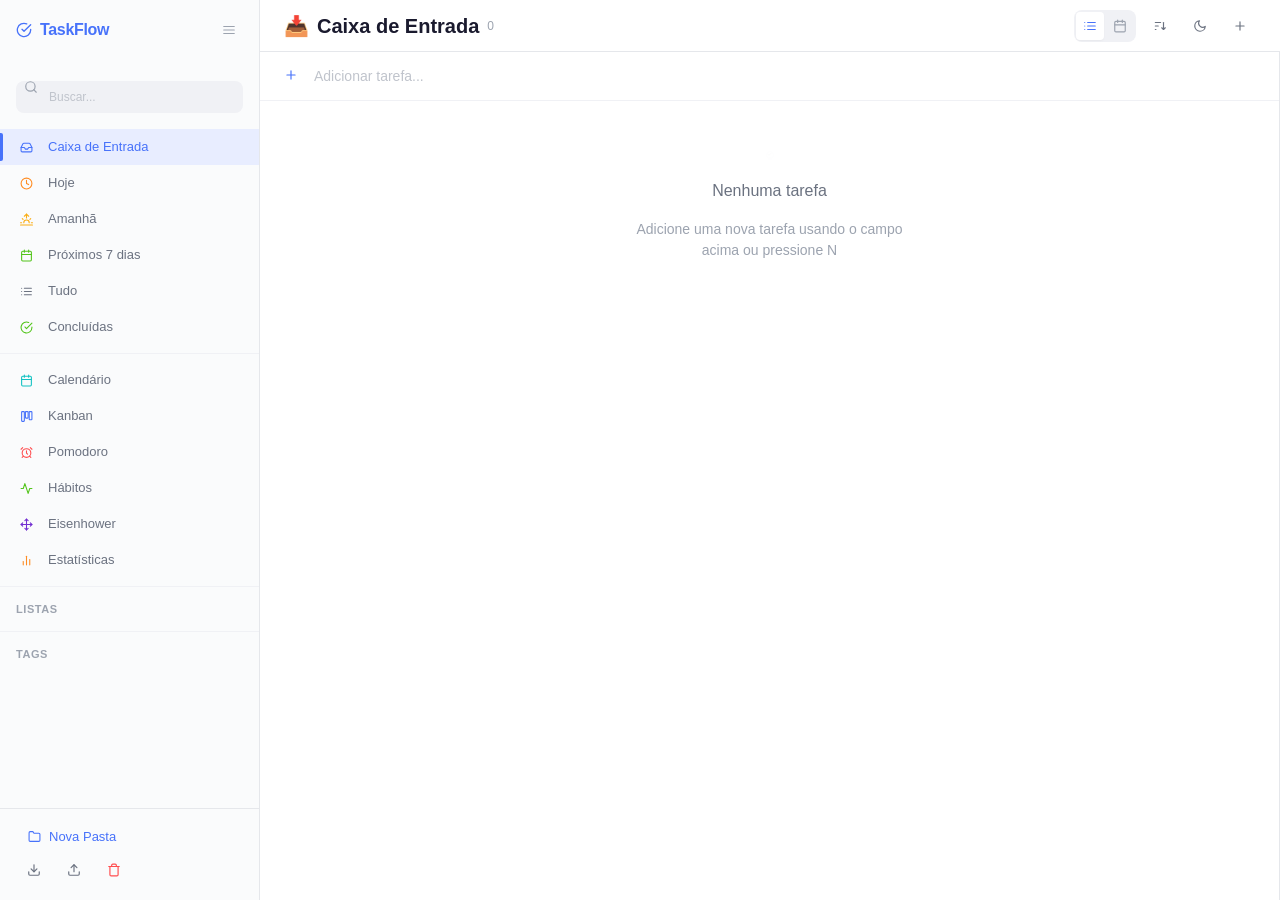
==== TaskFlow.html @ 42e7741f "Initial commit: TaskFlow application with security fixes and documentation" ====
<!DOCTYPE html>
<html lang="pt-BR">
<head>
  <meta charset="UTF-8" />
  <meta name="viewport" content="width=device-width, initial-scale=1.0" />
  <meta name="description" content="TaskFlow — Gerenciador de tarefas completo, inspirado no TickTick." />
  <meta http-equiv="Content-Security-Policy" content="default-src 'none'; script-src 'unsafe-inline'; style-src 'unsafe-inline'; img-src data:; connect-src 'none'; font-src 'none'; object-src 'none'; base-uri 'none'; form-action 'none';" />
  <title>TaskFlow — Gerenciador de Tarefas</title>
  <link rel="icon" href="data:image/svg+xml,<svg xmlns='http://www.w3.org/2000/svg' viewBox='0 0 100 100'><text y='0.9em' font-size='90'>✅</text></svg>" />
  <style>
/* ============================================
   DESIGN TOKENS — TickTick-inspired Theme
   ============================================ */

:root {
  /* ── Primary Colors ── */
  --primary: #4772fa;
  --primary-hover: #3b5ee6;
  --primary-light: #e8edff;
  --primary-dark: #2a4ad4;
  --primary-alpha: rgba(71, 114, 250, 0.12);

  /* ── Accent Colors ── */
  --accent-red: #ff4d4f;
  --accent-orange: #ff8c22;
  --accent-yellow: #faad14;
  --accent-green: #52c41a;
  --accent-cyan: #13c2c2;
  --accent-blue: #1890ff;
  --accent-purple: #722ed1;

  /* ── Priority Colors ── */
  --priority-high: #ff4d4f;
  --priority-medium: #ff8c22;
  --priority-low: #4772fa;
  --priority-none: #bfbfbf;

  /* ── Background ── */
  --bg-primary: #ffffff;
  --bg-secondary: #f7f8fa;
  --bg-tertiary: #f0f1f5;
  --bg-sidebar: #fafbfc;
  --bg-hover: #f0f1f5;
  --bg-active: #e8edff;
  --bg-modal-overlay: rgba(0, 0, 0, 0.45);
  --bg-input: #ffffff;

  /* ── Text ── */
  --text-primary: #1a1a2e;
  --text-secondary: #6b7280;
  --text-tertiary: #9ca3af;
  --text-placeholder: #c0c4cc;
  --text-inverse: #ffffff;
  --text-link: #4772fa;

  /* ── Borders ── */
  --border-color: #e5e7eb;
  --border-light: #f0f1f5;
  --border-focus: #4772fa;

  /* ── Shadows ── */
  --shadow-xs: 0 1px 2px rgba(0, 0, 0, 0.04);
  --shadow-sm: 0 2px 8px rgba(0, 0, 0, 0.06);
  --shadow-md: 0 4px 16px rgba(0, 0, 0, 0.08);
  --shadow-lg: 0 8px 32px rgba(0, 0, 0, 0.12);
  --shadow-xl: 0 16px 48px rgba(0, 0, 0, 0.16);

  /* ── Typography ── */
  --font-family: 'Inter', -apple-system, BlinkMacSystemFont, 'Segoe UI', Roboto, sans-serif;
  --font-mono: 'JetBrains Mono', 'Fira Code', monospace;

  --fs-xs: 0.6875rem;    /* 11px */
  --fs-sm: 0.75rem;      /* 12px */
  --fs-base: 0.8125rem;  /* 13px */
  --fs-md: 0.875rem;     /* 14px */
  --fs-lg: 1rem;         /* 16px */
  --fs-xl: 1.25rem;      /* 20px */
  --fs-2xl: 1.5rem;      /* 24px */
  --fs-3xl: 2rem;        /* 32px */

  --fw-regular: 400;
  --fw-medium: 500;
  --fw-semibold: 600;
  --fw-bold: 700;

  --lh-tight: 1.25;
  --lh-normal: 1.5;
  --lh-relaxed: 1.75;

  /* ── Spacing ── */
  --space-1: 0.25rem;    /* 4px */
  --space-2: 0.5rem;     /* 8px */
  --space-3: 0.75rem;    /* 12px */
  --space-4: 1rem;       /* 16px */
  --space-5: 1.25rem;    /* 20px */
  --space-6: 1.5rem;     /* 24px */
  --space-8: 2rem;       /* 32px */
  --space-10: 2.5rem;    /* 40px */
  --space-12: 3rem;      /* 48px */

  /* ── Radius ── */
  --radius-sm: 4px;
  --radius-md: 8px;
  --radius-lg: 12px;
  --radius-xl: 16px;
  --radius-full: 9999px;

  /* ── Layout ── */
  --sidebar-width: 260px;
  --sidebar-collapsed: 0px;
  --detail-width: 380px;
  --header-height: 52px;

  /* ── Transitions ── */
  --transition-fast: 0.15s ease;
  --transition-base: 0.2s ease;
  --transition-slow: 0.3s ease;
  --transition-spring: 0.4s cubic-bezier(0.34, 1.56, 0.64, 1);

  /* ── Z-Index ── */
  --z-dropdown: 100;
  --z-sticky: 200;
  --z-modal: 300;
  --z-tooltip: 400;
  --z-notification: 500;
}

/* ============================================
   DARK THEME
   ============================================ */
[data-theme="dark"] {
  --primary: #5b8aff;
  --primary-hover: #7ba1ff;
  --primary-light: #1e2a4a;
  --primary-dark: #3d6bff;
  --primary-alpha: rgba(91, 138, 255, 0.15);

  --bg-primary: #1a1b2e;
  --bg-secondary: #16172b;
  --bg-tertiary: #222339;
  --bg-sidebar: #13142a;
  --bg-hover: #262842;
  --bg-active: #1e2a4a;
  --bg-modal-overlay: rgba(0, 0, 0, 0.65);
  --bg-input: #222339;

  --text-primary: #e8eaed;
  --text-secondary: #9ea4b0;
  --text-tertiary: #6b7280;
  --text-placeholder: #4b5563;
  --text-inverse: #1a1a2e;
  --text-link: #5b8aff;

  --border-color: #2d2f45;
  --border-light: #252740;
  --border-focus: #5b8aff;

  --shadow-xs: 0 1px 2px rgba(0, 0, 0, 0.2);
  --shadow-sm: 0 2px 8px rgba(0, 0, 0, 0.3);
  --shadow-md: 0 4px 16px rgba(0, 0, 0, 0.35);
  --shadow-lg: 0 8px 32px rgba(0, 0, 0, 0.4);
  --shadow-xl: 0 16px 48px rgba(0, 0, 0, 0.5);
}

/* ============================================
   CSS RESET & BASE STYLES
   ============================================ */

@import url('https://fonts.googleapis.com/css2?family=Inter:wght@300;400;500;600;700&display=swap');

*, *::before, *::after {
  margin: 0;
  padding: 0;
  box-sizing: border-box;
}

html {
  font-size: 16px;
  -webkit-text-size-adjust: 100%;
  scroll-behavior: smooth;
}

body {
  font-family: var(--font-family);
  font-size: var(--fs-md);
  font-weight: var(--fw-regular);
  line-height: var(--lh-normal);
  color: var(--text-primary);
  background-color: var(--bg-primary);
  -webkit-font-smoothing: antialiased;
  -moz-osx-font-smoothing: grayscale;
  overflow: hidden;
  height: 100vh;
  width: 100vw;
}

a {
  color: var(--text-link);
  text-decoration: none;
  transition: color var(--transition-fast);
}

a:hover { color: var(--primary-hover); }

button {
  font-family: inherit;
  font-size: inherit;
  cursor: pointer;
  border: none;
  background: none;
  color: inherit;
  outline: none;
}

input, textarea, select {
  font-family: inherit;
  font-size: inherit;
  color: var(--text-primary);
  background: var(--bg-input);
  border: 1px solid var(--border-color);
  border-radius: var(--radius-md);
  padding: var(--space-2) var(--space-3);
  outline: none;
  transition: border-color var(--transition-fast), box-shadow var(--transition-fast);
}

input:focus, textarea:focus, select:focus {
  border-color: var(--border-focus);
  box-shadow: 0 0 0 3px var(--primary-alpha);
}

input::placeholder, textarea::placeholder {
  color: var(--text-placeholder);
}

ul, ol { list-style: none; }

img {
  max-width: 100%;
  height: auto;
  display: block;
}

/* ── Scrollbar ── */
::-webkit-scrollbar {
  width: 6px;
  height: 6px;
}

::-webkit-scrollbar-track {
  background: transparent;
}

::-webkit-scrollbar-thumb {
  background: var(--border-color);
  border-radius: var(--radius-full);
  transition: background var(--transition-fast);
}

::-webkit-scrollbar-thumb:hover {
  background: var(--text-tertiary);
}

/* Firefox scrollbar */
* {
  scrollbar-width: thin;
  scrollbar-color: var(--border-color) transparent;
}

/* ── Selection ── */
::selection {
  background: var(--primary-alpha);
  color: var(--primary);
}

/* ── Hidden utility ── */
.hidden { display: none !important; }
.sr-only {
  position: absolute;
  width: 1px;
  height: 1px;
  padding: 0;
  margin: -1px;
  overflow: hidden;
  clip: rect(0, 0, 0, 0);
  border: 0;
}

/* ── Fade animations ── */
@keyframes fadeIn {
  from { opacity: 0; transform: translateY(-8px); }
  to { opacity: 1; transform: translateY(0); }
}

@keyframes fadeInUp {
  from { opacity: 0; transform: translateY(16px); }
  to { opacity: 1; transform: translateY(0); }
}

@keyframes fadeInScale {
  from { opacity: 0; transform: scale(0.95); }
  to { opacity: 1; transform: scale(1); }
}

@keyframes slideInRight {
  from { opacity: 0; transform: translateX(24px); }
  to { opacity: 1; transform: translateX(0); }
}

@keyframes slideInLeft {
  from { opacity: 0; transform: translateX(-24px); }
  to { opacity: 1; transform: translateX(0); }
}

@keyframes pulse {
  0%, 100% { opacity: 1; }
  50% { opacity: 0.5; }
}

@keyframes spin {
  to { transform: rotate(360deg); }
}

@keyframes checkmark {
  0% { transform: scale(0); }
  50% { transform: scale(1.2); }
  100% { transform: scale(1); }
}

@keyframes ripple {
  to {
    transform: scale(4);
    opacity: 0;
  }
}

/* ============================================
   APP LAYOUT — Sidebar + Main + Detail Panel
   ============================================ */

.app {
  display: flex;
  height: 100vh;
  width: 100vw;
  overflow: hidden;
}

/* ── Sidebar ── */
.sidebar {
  width: var(--sidebar-width);
  min-width: var(--sidebar-width);
  height: 100vh;
  background: var(--bg-sidebar);
  border-right: 1px solid var(--border-color);
  display: flex;
  flex-direction: column;
  transition: width var(--transition-slow), min-width var(--transition-slow), transform var(--transition-slow);
  z-index: 10;
  overflow: hidden;
}

.sidebar.collapsed {
  width: 0;
  min-width: 0;
  border-right: none;
}

.sidebar-header {
  padding: var(--space-4) var(--space-4) var(--space-2);
  display: flex;
  align-items: center;
  justify-content: space-between;
  flex-shrink: 0;
}

.sidebar-logo {
  display: flex;
  align-items: center;
  gap: var(--space-2);
  font-size: var(--fs-lg);
  font-weight: var(--fw-bold);
  color: var(--primary);
  letter-spacing: -0.02em;
}

.sidebar-logo svg {
  width: 28px;
  height: 28px;
}

.sidebar-toggle {
  width: 28px;
  height: 28px;
  display: flex;
  align-items: center;
  justify-content: center;
  border-radius: var(--radius-sm);
  color: var(--text-tertiary);
  transition: all var(--transition-fast);
}

.sidebar-toggle:hover {
  background: var(--bg-hover);
  color: var(--text-primary);
}

.sidebar-search {
  padding: var(--space-2) var(--space-4);
  flex-shrink: 0;
}

.sidebar-search-input {
  width: 100%;
  height: 32px;
  padding: 0 var(--space-3) 0 var(--space-8);
  border-radius: var(--radius-md);
  background: var(--bg-tertiary);
  border: 1px solid transparent;
  font-size: var(--fs-sm);
  transition: all var(--transition-fast);
}

.sidebar-search-input:focus {
  background: var(--bg-input);
  border-color: var(--border-focus);
}

.sidebar-search-wrapper {
  position: relative;
}

.sidebar-search-wrapper svg {
  position: absolute;
  left: var(--space-2);
  top: 50%;
  transform: translateY(-50%);
  width: 16px;
  height: 16px;
  color: var(--text-tertiary);
  pointer-events: none;
}

.sidebar-content {
  flex: 1;
  overflow-y: auto;
  padding: var(--space-2) 0;
}

.sidebar-section {
  margin-bottom: var(--space-2);
}

.sidebar-section-header {
  display: flex;
  align-items: center;
  justify-content: space-between;
  padding: var(--space-1) var(--space-4);
  margin-bottom: var(--space-1);
}

.sidebar-section-title {
  font-size: var(--fs-xs);
  font-weight: var(--fw-semibold);
  color: var(--text-tertiary);
  text-transform: uppercase;
  letter-spacing: 0.05em;
}

.sidebar-section-btn {
  width: 20px;
  height: 20px;
  display: flex;
  align-items: center;
  justify-content: center;
  border-radius: var(--radius-sm);
  color: var(--text-tertiary);
  opacity: 0;
  transition: all var(--transition-fast);
}

.sidebar-section:hover .sidebar-section-btn {
  opacity: 1;
}

.sidebar-section-btn:hover {
  background: var(--bg-hover);
  color: var(--text-primary);
}

/* ── Sidebar Nav Items ── */
.nav-item {
  display: flex;
  align-items: center;
  gap: var(--space-3);
  padding: var(--space-2) var(--space-4);
  cursor: pointer;
  transition: all var(--transition-fast);
  border-radius: 0;
  position: relative;
  user-select: none;
  font-size: var(--fs-base);
  color: var(--text-secondary);
}

.nav-item:hover {
  background: var(--bg-hover);
  color: var(--text-primary);
}

.nav-item.active {
  background: var(--bg-active);
  color: var(--primary);
  font-weight: var(--fw-medium);
}

.nav-item.active::before {
  content: '';
  position: absolute;
  left: 0;
  top: 4px;
  bottom: 4px;
  width: 3px;
  background: var(--primary);
  border-radius: 0 2px 2px 0;
}

.nav-item-icon {
  width: 20px;
  height: 20px;
  display: flex;
  align-items: center;
  justify-content: center;
  flex-shrink: 0;
}

.nav-item-icon svg {
  width: 18px;
  height: 18px;
}

.nav-item-label {
  flex: 1;
  white-space: nowrap;
  overflow: hidden;
  text-overflow: ellipsis;
}

.nav-item-count {
  font-size: var(--fs-xs);
  color: var(--text-tertiary);
  min-width: 18px;
  text-align: right;
  flex-shrink: 0;
}

.nav-item-color {
  width: 10px;
  height: 10px;
  border-radius: var(--radius-full);
  flex-shrink: 0;
}

/* ── Folder ── */
.folder-header {
  display: flex;
  align-items: center;
  gap: var(--space-2);
  padding: var(--space-2) var(--space-4);
  cursor: pointer;
  transition: all var(--transition-fast);
  color: var(--text-secondary);
  font-size: var(--fs-base);
  user-select: none;
}

.folder-header:hover {
  background: var(--bg-hover);
  color: var(--text-primary);
}

.folder-chevron {
  width: 16px;
  height: 16px;
  transition: transform var(--transition-fast);
  color: var(--text-tertiary);
}

.folder-chevron.expanded {
  transform: rotate(90deg);
}

.folder-lists {
  overflow: hidden;
  transition: max-height var(--transition-slow);
}

.folder-lists .nav-item {
  padding-left: calc(var(--space-4) + var(--space-6));
}

/* ── Sidebar Footer ── */
.sidebar-footer {
  padding: var(--space-3) var(--space-4);
  border-top: 1px solid var(--border-color);
  flex-shrink: 0;
}

.sidebar-add-btn {
  display: flex;
  align-items: center;
  gap: var(--space-2);
  width: 100%;
  padding: var(--space-2) var(--space-3);
  border-radius: var(--radius-md);
  color: var(--primary);
  font-size: var(--fs-base);
  font-weight: var(--fw-medium);
  transition: all var(--transition-fast);
}

.sidebar-add-btn:hover {
  background: var(--primary-alpha);
}

.sidebar-add-btn svg {
  width: 18px;
  height: 18px;
}

/* ── Main Content Area ── */
.main {
  flex: 1;
  display: flex;
  flex-direction: column;
  overflow: hidden;
  min-width: 0;
}

.main-header {
  height: var(--header-height);
  min-height: var(--header-height);
  display: flex;
  align-items: center;
  justify-content: space-between;
  padding: 0 var(--space-6);
  border-bottom: 1px solid var(--border-color);
  background: var(--bg-primary);
  flex-shrink: 0;
  gap: var(--space-4);
}

.main-header-left {
  display: flex;
  align-items: center;
  gap: var(--space-3);
}

.main-header-title {
  font-size: var(--fs-xl);
  font-weight: var(--fw-semibold);
  color: var(--text-primary);
  display: flex;
  align-items: center;
  gap: var(--space-2);
}

.main-header-title .emoji {
  font-size: var(--fs-xl);
}

.main-header-count {
  font-size: var(--fs-sm);
  color: var(--text-tertiary);
  font-weight: var(--fw-regular);
}

.main-header-right {
  display: flex;
  align-items: center;
  gap: var(--space-2);
}

.header-btn {
  width: 32px;
  height: 32px;
  display: flex;
  align-items: center;
  justify-content: center;
  border-radius: var(--radius-md);
  color: var(--text-secondary);
  transition: all var(--transition-fast);
  position: relative;
}

.header-btn:hover {
  background: var(--bg-hover);
  color: var(--text-primary);
}

.header-btn.active {
  background: var(--primary-alpha);
  color: var(--primary);
}

.header-btn svg {
  width: 18px;
  height: 18px;
}

/* ── View toggle ── */
.view-toggle {
  display: flex;
  align-items: center;
  background: var(--bg-tertiary);
  border-radius: var(--radius-md);
  padding: 2px;
  gap: 2px;
}

.view-toggle-btn {
  width: 28px;
  height: 28px;
  display: flex;
  align-items: center;
  justify-content: center;
  border-radius: var(--radius-sm);
  color: var(--text-tertiary);
  transition: all var(--transition-fast);
}

.view-toggle-btn:hover {
  color: var(--text-primary);
}

.view-toggle-btn.active {
  background: var(--bg-primary);
  color: var(--primary);
  box-shadow: var(--shadow-xs);
}

.view-toggle-btn svg {
  width: 16px;
  height: 16px;
}

/* ── Main Content ── */
.main-content {
  flex: 1;
  overflow-y: auto;
  overflow-x: hidden;
  position: relative;
}

/* ── Content + Detail wrapper ── */
.content-wrapper {
  display: flex;
  flex: 1;
  overflow: hidden;
}

/* ── Detail Panel ── */
.detail-panel {
  width: 0;
  min-width: 0;
  height: 100%;
  background: var(--bg-primary);
  border-left: 1px solid var(--border-color);
  display: flex;
  flex-direction: column;
  overflow: hidden;
  transition: width var(--transition-slow), min-width var(--transition-slow);
}

.detail-panel.open {
  width: var(--detail-width);
  min-width: var(--detail-width);
}

.detail-panel-header {
  display: flex;
  align-items: center;
  justify-content: space-between;
  padding: var(--space-3) var(--space-4);
  border-bottom: 1px solid var(--border-color);
  flex-shrink: 0;
}

.detail-panel-content {
  flex: 1;
  overflow-y: auto;
  padding: var(--space-4);
}

.detail-panel-footer {
  padding: var(--space-3) var(--space-4);
  border-top: 1px solid var(--border-color);
  flex-shrink: 0;
  display: flex;
  align-items: center;
  justify-content: space-between;
  font-size: var(--fs-xs);
  color: var(--text-tertiary);
}

/* ── Responsive ── */
@media (max-width: 1024px) {
  .sidebar {
    position: fixed;
    left: 0;
    top: 0;
    z-index: 50;
    box-shadow: var(--shadow-lg);
  }

  .sidebar.collapsed {
    transform: translateX(-100%);
  }

  .detail-panel.open {
    position: fixed;
    right: 0;
    top: 0;
    height: 100vh;
    z-index: 40;
    box-shadow: var(--shadow-lg);
  }
}

@media (max-width: 768px) {
  :root {
    --sidebar-width: 100vw;
    --detail-width: 100vw;
  }
}

/* ============================================
   SHARED COMPONENTS
   ============================================ */

/* ── Buttons ── */
.btn {
  display: inline-flex;
  align-items: center;
  justify-content: center;
  gap: var(--space-2);
  padding: var(--space-2) var(--space-4);
  border-radius: var(--radius-md);
  font-size: var(--fs-base);
  font-weight: var(--fw-medium);
  cursor: pointer;
  transition: all var(--transition-fast);
  white-space: nowrap;
  user-select: none;
  border: none;
  outline: none;
  position: relative;
  overflow: hidden;
}

.btn-primary {
  background: var(--primary);
  color: var(--text-inverse);
}

.btn-primary:hover { background: var(--primary-hover); }

.btn-secondary {
  background: var(--bg-tertiary);
  color: var(--text-primary);
}

.btn-secondary:hover { background: var(--bg-hover); }

.btn-ghost {
  background: transparent;
  color: var(--text-secondary);
}

.btn-ghost:hover {
  background: var(--bg-hover);
  color: var(--text-primary);
}

.btn-danger {
  background: transparent;
  color: var(--accent-red);
}

.btn-danger:hover {
  background: rgba(255, 77, 79, 0.08);
}

.btn-sm {
  padding: var(--space-1) var(--space-3);
  font-size: var(--fs-sm);
}

.btn-icon {
  width: 32px;
  height: 32px;
  padding: 0;
  border-radius: var(--radius-md);
}

.btn-icon svg { width: 18px; height: 18px; }

.btn-icon.sm {
  width: 24px;
  height: 24px;
}

.btn-icon.sm svg { width: 14px; height: 14px; }

/* ── Checkbox (Custom) ── */
.checkbox {
  width: 18px;
  height: 18px;
  border: 2px solid var(--border-color);
  border-radius: var(--radius-full);
  cursor: pointer;
  display: flex;
  align-items: center;
  justify-content: center;
  transition: all var(--transition-fast);
  flex-shrink: 0;
  position: relative;
}

.checkbox:hover {
  border-color: var(--primary);
}

.checkbox.checked {
  background: var(--primary);
  border-color: var(--primary);
  animation: checkmark 0.3s ease;
}

.checkbox.checked svg {
  color: white;
  width: 12px;
  height: 12px;
}

.checkbox.priority-high { border-color: var(--priority-high); }
.checkbox.priority-high.checked { background: var(--priority-high); border-color: var(--priority-high); }
.checkbox.priority-medium { border-color: var(--priority-medium); }
.checkbox.priority-medium.checked { background: var(--priority-medium); border-color: var(--priority-medium); }
.checkbox.priority-low { border-color: var(--priority-low); }
.checkbox.priority-low.checked { background: var(--priority-low); border-color: var(--priority-low); }

/* ── Input field ── */
.input {
  height: 36px;
  width: 100%;
  padding: 0 var(--space-3);
  border: 1px solid var(--border-color);
  border-radius: var(--radius-md);
  font-size: var(--fs-md);
  background: var(--bg-input);
  transition: all var(--transition-fast);
}

.input:focus {
  border-color: var(--border-focus);
  box-shadow: 0 0 0 3px var(--primary-alpha);
}

.input-sm {
  height: 30px;
  font-size: var(--fs-sm);
}

/* ── Textarea ── */
.textarea {
  width: 100%;
  min-height: 80px;
  padding: var(--space-3);
  border: 1px solid var(--border-color);
  border-radius: var(--radius-md);
  font-size: var(--fs-md);
  background: var(--bg-input);
  resize: vertical;
  transition: all var(--transition-fast);
  line-height: var(--lh-normal);
}

.textarea:focus {
  border-color: var(--border-focus);
  box-shadow: 0 0 0 3px var(--primary-alpha);
}

/* ── Select / Dropdown ── */
.select {
  height: 36px;
  width: 100%;
  padding: 0 var(--space-8) 0 var(--space-3);
  border: 1px solid var(--border-color);
  border-radius: var(--radius-md);
  font-size: var(--fs-md);
  background: var(--bg-input);
  appearance: none;
  background-image: url("data:image/svg+xml,%3Csvg xmlns='http://www.w3.org/2000/svg' width='12' height='12' viewBox='0 0 24 24' fill='none' stroke='%236b7280' stroke-width='2' stroke-linecap='round' stroke-linejoin='round'%3E%3Cpolyline points='6 9 12 15 18 9'%3E%3C/polyline%3E%3C/svg%3E");
  background-repeat: no-repeat;
  background-position: right 10px center;
  cursor: pointer;
  transition: all var(--transition-fast);
}

.select:focus {
  border-color: var(--border-focus);
  box-shadow: 0 0 0 3px var(--primary-alpha);
}

/* ── Badge / Chip ── */
.badge {
  display: inline-flex;
  align-items: center;
  gap: var(--space-1);
  padding: 2px var(--space-2);
  border-radius: var(--radius-full);
  font-size: var(--fs-xs);
  font-weight: var(--fw-medium);
  white-space: nowrap;
}

.badge-primary {
  background: var(--primary-alpha);
  color: var(--primary);
}

.badge-red {
  background: rgba(255, 77, 79, 0.1);
  color: var(--accent-red);
}

.badge-orange {
  background: rgba(255, 140, 34, 0.1);
  color: var(--accent-orange);
}

.badge-green {
  background: rgba(82, 196, 26, 0.1);
  color: var(--accent-green);
}

.badge-gray {
  background: var(--bg-tertiary);
  color: var(--text-secondary);
}

/* ── Tag ── */
.tag {
  display: inline-flex;
  align-items: center;
  gap: var(--space-1);
  padding: 2px var(--space-2);
  border-radius: var(--radius-sm);
  font-size: var(--fs-xs);
  font-weight: var(--fw-medium);
  cursor: pointer;
  transition: all var(--transition-fast);
  background: var(--bg-tertiary);
  color: var(--text-secondary);
}

.tag:hover {
  background: var(--bg-hover);
}

.tag-dot {
  width: 6px;
  height: 6px;
  border-radius: var(--radius-full);
}

/* ── Modal ── */
.modal-overlay {
  position: fixed;
  inset: 0;
  background: var(--bg-modal-overlay);
  display: flex;
  align-items: center;
  justify-content: center;
  z-index: var(--z-modal);
  opacity: 0;
  visibility: hidden;
  transition: all var(--transition-base);
  backdrop-filter: blur(4px);
}

.modal-overlay.active {
  opacity: 1;
  visibility: visible;
}

.modal {
  background: var(--bg-primary);
  border-radius: var(--radius-lg);
  box-shadow: var(--shadow-xl);
  width: 90%;
  max-width: 480px;
  max-height: 85vh;
  overflow: hidden;
  display: flex;
  flex-direction: column;
  transform: scale(0.95);
  transition: transform var(--transition-base);
}

.modal-overlay.active .modal {
  transform: scale(1);
}

.modal-header {
  display: flex;
  align-items: center;
  justify-content: space-between;
  padding: var(--space-4) var(--space-5);
  border-bottom: 1px solid var(--border-color);
}

.modal-title {
  font-size: var(--fs-lg);
  font-weight: var(--fw-semibold);
}

.modal-body {
  padding: var(--space-5);
  overflow-y: auto;
  flex: 1;
}

.modal-footer {
  display: flex;
  align-items: center;
  justify-content: flex-end;
  gap: var(--space-3);
  padding: var(--space-4) var(--space-5);
  border-top: 1px solid var(--border-color);
}

/* ── Context Menu ── */
.context-menu {
  position: fixed;
  background: var(--bg-primary);
  border: 1px solid var(--border-color);
  border-radius: var(--radius-lg);
  box-shadow: var(--shadow-lg);
  padding: var(--space-1);
  min-width: 180px;
  z-index: var(--z-dropdown);
  animation: fadeInScale 0.15s ease;
}

.context-menu-item {
  display: flex;
  align-items: center;
  gap: var(--space-3);
  padding: var(--space-2) var(--space-3);
  border-radius: var(--radius-sm);
  font-size: var(--fs-base);
  color: var(--text-secondary);
  cursor: pointer;
  transition: all var(--transition-fast);
}

.context-menu-item:hover {
  background: var(--bg-hover);
  color: var(--text-primary);
}

.context-menu-item.danger {
  color: var(--accent-red);
}

.context-menu-item.danger:hover {
  background: rgba(255, 77, 79, 0.08);
}

.context-menu-item svg {
  width: 16px;
  height: 16px;
  flex-shrink: 0;
}

.context-menu-divider {
  height: 1px;
  background: var(--border-color);
  margin: var(--space-1) 0;
}

/* ── Dropdown ── */
.dropdown {
  position: absolute;
  top: 100%;
  left: 0;
  background: var(--bg-primary);
  border: 1px solid var(--border-color);
  border-radius: var(--radius-lg);
  box-shadow: var(--shadow-lg);
  padding: var(--space-1);
  min-width: 200px;
  z-index: var(--z-dropdown);
  animation: fadeIn 0.15s ease;
}

/* ── Tooltip ── */
.tooltip {
  position: relative;
}

.tooltip::after {
  content: attr(data-tooltip);
  position: absolute;
  bottom: 100%;
  left: 50%;
  transform: translateX(-50%) translateY(-4px);
  padding: var(--space-1) var(--space-2);
  background: var(--text-primary);
  color: var(--text-inverse);
  font-size: var(--fs-xs);
  border-radius: var(--radius-sm);
  white-space: nowrap;
  pointer-events: none;
  opacity: 0;
  transition: opacity var(--transition-fast);
  z-index: var(--z-tooltip);
}

.tooltip:hover::after {
  opacity: 1;
}

/* ── Empty State ── */
.empty-state {
  display: flex;
  flex-direction: column;
  align-items: center;
  justify-content: center;
  padding: var(--space-12) var(--space-6);
  text-align: center;
  color: var(--text-tertiary);
  gap: var(--space-4);
}

.empty-state svg {
  width: 80px;
  height: 80px;
  opacity: 0.4;
}

.empty-state-title {
  font-size: var(--fs-lg);
  font-weight: var(--fw-medium);
  color: var(--text-secondary);
}

.empty-state-desc {
  font-size: var(--fs-md);
  max-width: 300px;
}

/* ── Notification Toast ── */
.toast-container {
  position: fixed;
  bottom: var(--space-6);
  right: var(--space-6);
  z-index: var(--z-notification);
  display: flex;
  flex-direction: column;
  gap: var(--space-2);
}

.toast {
  display: flex;
  align-items: center;
  gap: var(--space-3);
  padding: var(--space-3) var(--space-4);
  background: var(--bg-primary);
  border: 1px solid var(--border-color);
  border-radius: var(--radius-lg);
  box-shadow: var(--shadow-lg);
  font-size: var(--fs-base);
  animation: slideInRight 0.3s ease;
  max-width: 360px;
}

.toast-undo {
  color: var(--primary);
  font-weight: var(--fw-medium);
  cursor: pointer;
  flex-shrink: 0;
}

.toast-undo:hover { text-decoration: underline; }

/* ── Color Picker ── */
.color-picker {
  display: grid;
  grid-template-columns: repeat(7, 1fr);
  gap: var(--space-2);
  padding: var(--space-3);
}

.color-swatch {
  width: 28px;
  height: 28px;
  border-radius: var(--radius-full);
  cursor: pointer;
  border: 2px solid transparent;
  transition: all var(--transition-fast);
}

.color-swatch:hover {
  transform: scale(1.15);
}

.color-swatch.selected {
  border-color: var(--text-primary);
  box-shadow: 0 0 0 2px var(--bg-primary), 0 0 0 4px currentColor;
}

/* ── Date Picker ── */
.date-picker {
  background: var(--bg-primary);
  border: 1px solid var(--border-color);
  border-radius: var(--radius-lg);
  box-shadow: var(--shadow-lg);
  padding: var(--space-4);
  min-width: 280px;
}

.date-picker-header {
  display: flex;
  align-items: center;
  justify-content: space-between;
  margin-bottom: var(--space-3);
}

.date-picker-month {
  font-weight: var(--fw-semibold);
  font-size: var(--fs-md);
}

.date-picker-grid {
  display: grid;
  grid-template-columns: repeat(7, 1fr);
  gap: 2px;
  text-align: center;
}

.date-picker-day-name {
  font-size: var(--fs-xs);
  color: var(--text-tertiary);
  font-weight: var(--fw-medium);
  padding: var(--space-1);
}

.date-picker-day {
  width: 32px;
  height: 32px;
  display: flex;
  align-items: center;
  justify-content: center;
  border-radius: var(--radius-full);
  font-size: var(--fs-sm);
  cursor: pointer;
  transition: all var(--transition-fast);
  margin: 0 auto;
}

.date-picker-day:hover {
  background: var(--bg-hover);
}

.date-picker-day.today {
  color: var(--primary);
  font-weight: var(--fw-semibold);
}

.date-picker-day.selected {
  background: var(--primary);
  color: var(--text-inverse);
}

.date-picker-day.other-month {
  color: var(--text-placeholder);
}

.date-picker-shortcuts {
  display: flex;
  flex-direction: column;
  gap: var(--space-1);
  padding-top: var(--space-3);
  border-top: 1px solid var(--border-color);
  margin-top: var(--space-3);
}

.date-picker-shortcut {
  display: flex;
  align-items: center;
  gap: var(--space-2);
  padding: var(--space-1) var(--space-2);
  border-radius: var(--radius-sm);
  font-size: var(--fs-sm);
  color: var(--text-secondary);
  cursor: pointer;
  transition: all var(--transition-fast);
}

.date-picker-shortcut:hover {
  background: var(--bg-hover);
  color: var(--text-primary);
}

/* ── Priority Selector ── */
.priority-selector {
  display: flex;
  gap: var(--space-2);
}

.priority-option {
  display: flex;
  align-items: center;
  gap: var(--space-1);
  padding: var(--space-1) var(--space-2);
  border-radius: var(--radius-sm);
  font-size: var(--fs-sm);
  cursor: pointer;
  transition: all var(--transition-fast);
  border: 1px solid var(--border-color);
}

.priority-option:hover {
  background: var(--bg-hover);
}

.priority-option.selected {
  border-color: currentColor;
  font-weight: var(--fw-medium);
}

.priority-option svg {
  width: 14px;
  height: 14px;
}

/* ── Form Group ── */
.form-group {
  display: flex;
  flex-direction: column;
  gap: var(--space-2);
  margin-bottom: var(--space-4);
}

.form-label {
  font-size: var(--fs-sm);
  font-weight: var(--fw-medium);
  color: var(--text-secondary);
}

/* ── Tab bar ── */
.tab-bar {
  display: flex;
  gap: var(--space-1);
  border-bottom: 1px solid var(--border-color);
  padding: 0 var(--space-4);
}

.tab-item {
  padding: var(--space-3) var(--space-4);
  font-size: var(--fs-base);
  font-weight: var(--fw-medium);
  color: var(--text-tertiary);
  cursor: pointer;
  border-bottom: 2px solid transparent;
  transition: all var(--transition-fast);
  margin-bottom: -1px;
}

.tab-item:hover { color: var(--text-primary); }

.tab-item.active {
  color: var(--primary);
  border-bottom-color: var(--primary);
}

/* ── Progress Bar ── */
.progress-bar {
  height: 4px;
  background: var(--bg-tertiary);
  border-radius: var(--radius-full);
  overflow: hidden;
}

.progress-bar-fill {
  height: 100%;
  background: var(--primary);
  border-radius: var(--radius-full);
  transition: width var(--transition-slow);
}

/* ── Avatar / Icon circle ── */
.icon-circle {
  width: 40px;
  height: 40px;
  border-radius: var(--radius-full);
  display: flex;
  align-items: center;
  justify-content: center;
  background: var(--primary-alpha);
  color: var(--primary);
  flex-shrink: 0;
}

.icon-circle svg {
  width: 20px;
  height: 20px;
}

/* ── Sortable Drag States ── */
.dragging {
  opacity: 0.5;
}

.drag-over {
  border-top: 2px solid var(--primary);
}

/* ── Markdown Description Preview ── */
.detail-desc-preview { font-size:var(--fs-sm); color:var(--text-secondary); line-height:1.6; min-height:60px; padding:8px; border:1px solid var(--border-light); border-radius:var(--radius-md); background:var(--bg-secondary); }

/* ============================================
   TASK ITEMS & TASK LIST STYLES
   ============================================ */

/* ── Quick Add ── */
.quick-add {
  display: flex;
  align-items: center;
  gap: var(--space-3);
  padding: var(--space-3) var(--space-6);
  border-bottom: 1px solid var(--border-light);
  background: var(--bg-primary);
  position: sticky;
  top: 0;
  z-index: 5;
}

.quick-add-icon {
  width: 18px;
  height: 18px;
  color: var(--primary);
  flex-shrink: 0;
}

.quick-add-input {
  flex: 1;
  border: none;
  background: transparent;
  font-size: var(--fs-md);
  color: var(--text-primary);
  outline: none;
  padding: var(--space-1) 0;
}

.quick-add-input::placeholder {
  color: var(--text-placeholder);
}

.quick-add-actions {
  display: flex;
  align-items: center;
  gap: var(--space-1);
  opacity: 0;
  transition: opacity var(--transition-fast);
}

.quick-add:focus-within .quick-add-actions {
  opacity: 1;
}

/* ── Task Section ── */
.task-section {
  margin-bottom: var(--space-2);
}

.task-section-header {
  display: flex;
  align-items: center;
  gap: var(--space-2);
  padding: var(--space-2) var(--space-6);
  cursor: pointer;
  user-select: none;
  position: sticky;
  top: 44px;
  background: var(--bg-primary);
  z-index: 4;
}

.task-section-chevron {
  width: 14px;
  height: 14px;
  color: var(--text-tertiary);
  transition: transform var(--transition-fast);
}

.task-section-chevron.collapsed {
  transform: rotate(-90deg);
}

.task-section-title {
  font-size: var(--fs-sm);
  font-weight: var(--fw-semibold);
  color: var(--text-tertiary);
  text-transform: uppercase;
  letter-spacing: 0.04em;
}

.task-section-count {
  font-size: var(--fs-xs);
  color: var(--text-tertiary);
}

/* ── Task Item ── */
.task-item {
  display: flex;
  align-items: flex-start;
  gap: var(--space-3);
  padding: var(--space-3) var(--space-6);
  cursor: pointer;
  transition: all var(--transition-fast);
  border-bottom: 1px solid var(--border-light);
  position: relative;
  animation: fadeIn 0.2s ease;
}

.task-item:hover {
  background: var(--bg-hover);
}

.task-item.selected {
  background: var(--bg-active);
}

.task-item.completed .task-item-title {
  text-decoration: line-through;
  color: var(--text-tertiary);
}

.task-item.completed .task-item-meta {
  opacity: 0.5;
}

.task-item-checkbox {
  margin-top: 2px;
}

.task-item-content {
  flex: 1;
  min-width: 0;
}

.task-item-title {
  font-size: var(--fs-md);
  color: var(--text-primary);
  line-height: var(--lh-tight);
  word-break: break-word;
}

.task-item-desc {
  font-size: var(--fs-sm);
  color: var(--text-tertiary);
  margin-top: var(--space-1);
  white-space: nowrap;
  overflow: hidden;
  text-overflow: ellipsis;
}

.task-item-meta {
  display: flex;
  align-items: center;
  gap: var(--space-2);
  margin-top: var(--space-1);
  flex-wrap: wrap;
}

.task-item-due {
  display: inline-flex;
  align-items: center;
  gap: var(--space-1);
  font-size: var(--fs-xs);
  color: var(--text-tertiary);
  padding: 1px var(--space-2);
  border-radius: var(--radius-sm);
  background: var(--bg-tertiary);
}

.task-item-due.overdue {
  color: var(--accent-red);
  background: rgba(255, 77, 79, 0.08);
}

.task-item-due.today {
  color: var(--primary);
  background: var(--primary-alpha);
}

.task-item-due.tomorrow {
  color: var(--accent-orange);
  background: rgba(255, 140, 34, 0.08);
}

.task-item-due svg {
  width: 12px;
  height: 12px;
}

.task-item-tags {
  display: flex;
  gap: var(--space-1);
}

.task-item-tag {
  width: 6px;
  height: 6px;
  border-radius: var(--radius-full);
}

.task-item-priority {
  width: 4px;
  height: 36px;
  position: absolute;
  left: 0;
  top: 50%;
  transform: translateY(-50%);
  border-radius: 0 2px 2px 0;
}

.task-item-actions {
  display: flex;
  gap: var(--space-1);
  opacity: 0;
  transition: opacity var(--transition-fast);
  flex-shrink: 0;
}

.task-item:hover .task-item-actions {
  opacity: 1;
}

.task-item-subtask-count {
  display: inline-flex;
  align-items: center;
  gap: 2px;
  font-size: var(--fs-xs);
  color: var(--text-tertiary);
}

.task-item-subtask-count svg {
  width: 12px;
  height: 12px;
}

.task-item-list-name {
  font-size: var(--fs-xs);
  color: var(--text-tertiary);
  display: inline-flex;
  align-items: center;
  gap: var(--space-1);
}

.task-item-list-dot {
  width: 6px;
  height: 6px;
  border-radius: var(--radius-full);
}

/* ── Drag state ── */
.task-item.dragging {
  opacity: 0.5;
  background: var(--bg-tertiary);
}

.task-item.drag-over {
  border-top: 2px solid var(--primary);
}

/* ── Detail Panel Fields ── */
.detail-field {
  margin-bottom: var(--space-4);
}

.detail-field-label {
  display: flex;
  align-items: center;
  gap: var(--space-2);
  font-size: var(--fs-sm);
  font-weight: var(--fw-medium);
  color: var(--text-secondary);
  margin-bottom: var(--space-2);
}

.detail-field-label svg {
  width: 14px;
  height: 14px;
}

.detail-title-input {
  width: 100%;
  border: none;
  background: transparent;
  font-size: var(--fs-xl);
  font-weight: var(--fw-semibold);
  color: var(--text-primary);
  outline: none;
  padding: var(--space-1) 0;
  line-height: var(--lh-tight);
}

.detail-desc-input {
  width: 100%;
  border: none;
  background: transparent;
  font-size: var(--fs-md);
  color: var(--text-secondary);
  outline: none;
  padding: var(--space-1) 0;
  min-height: 60px;
  resize: none;
  line-height: var(--lh-normal);
}

/* ── Subtasks in Detail ── */
.subtask-list {
  display: flex;
  flex-direction: column;
  gap: var(--space-1);
}

.subtask-item {
  display: flex;
  align-items: center;
  gap: var(--space-2);
  padding: var(--space-1) 0;
  border-radius: var(--radius-sm);
  transition: all var(--transition-fast);
}

.subtask-item:hover {
  background: var(--bg-hover);
  padding: var(--space-1) var(--space-2);
  margin: 0 calc(-1 * var(--space-2));
}

.subtask-checkbox {
  width: 16px;
  height: 16px;
  border-width: 1.5px;
}

.subtask-input {
  flex: 1;
  border: none;
  background: transparent;
  font-size: var(--fs-base);
  color: var(--text-primary);
  outline: none;
}

.subtask-item.completed .subtask-input {
  text-decoration: line-through;
  color: var(--text-tertiary);
}

.subtask-delete {
  opacity: 0;
  color: var(--text-tertiary);
  cursor: pointer;
  transition: all var(--transition-fast);
}

.subtask-item:hover .subtask-delete {
  opacity: 1;
}

.subtask-delete:hover {
  color: var(--accent-red);
}

.subtask-add-btn {
  display: flex;
  align-items: center;
  gap: var(--space-2);
  padding: var(--space-1) 0;
  font-size: var(--fs-base);
  color: var(--text-tertiary);
  cursor: pointer;
  transition: all var(--transition-fast);
}

.subtask-add-btn:hover {
  color: var(--primary);
}

.subtask-add-btn svg {
  width: 14px;
  height: 14px;
}

/* ── Subtask progress ── */
.subtask-progress {
  display: flex;
  align-items: center;
  gap: var(--space-2);
  margin-bottom: var(--space-2);
}

.subtask-progress-text {
  font-size: var(--fs-xs);
  color: var(--text-tertiary);
  white-space: nowrap;
}

/* ============================================
   CALENDAR VIEW
   ============================================ */

.calendar-view {
  padding: var(--space-4) var(--space-6);
  height: 100%;
  display: flex;
  flex-direction: column;
}

.calendar-header {
  display: flex;
  align-items: center;
  justify-content: space-between;
  margin-bottom: var(--space-4);
  flex-shrink: 0;
}

.calendar-nav {
  display: flex;
  align-items: center;
  gap: var(--space-2);
}

.calendar-nav-btn {
  width: 32px;
  height: 32px;
  display: flex;
  align-items: center;
  justify-content: center;
  border-radius: var(--radius-md);
  color: var(--text-secondary);
  transition: all var(--transition-fast);
}

.calendar-nav-btn:hover {
  background: var(--bg-hover);
  color: var(--text-primary);
}

.calendar-month-year {
  font-size: var(--fs-lg);
  font-weight: var(--fw-semibold);
  min-width: 180px;
  text-align: center;
}

.calendar-today-btn {
  padding: var(--space-1) var(--space-3);
  border-radius: var(--radius-md);
  font-size: var(--fs-sm);
  font-weight: var(--fw-medium);
  color: var(--primary);
  border: 1px solid var(--primary);
  background: transparent;
  cursor: pointer;
  transition: all var(--transition-fast);
}

.calendar-today-btn:hover {
  background: var(--primary-alpha);
}

.calendar-view-toggle {
  display: flex;
  gap: var(--space-1);
  background: var(--bg-tertiary);
  border-radius: var(--radius-md);
  padding: 2px;
}

.calendar-view-btn {
  padding: var(--space-1) var(--space-3);
  border-radius: var(--radius-sm);
  font-size: var(--fs-sm);
  font-weight: var(--fw-medium);
  color: var(--text-tertiary);
  transition: all var(--transition-fast);
  cursor: pointer;
}

.calendar-view-btn.active {
  background: var(--bg-primary);
  color: var(--text-primary);
  box-shadow: var(--shadow-xs);
}

/* ── Month Grid ── */
.calendar-grid {
  display: grid;
  grid-template-columns: repeat(7, 1fr);
  flex: 1;
  gap: 1px;
  background: var(--border-color);
  border: 1px solid var(--border-color);
  border-radius: var(--radius-md);
  overflow: hidden;
}

.calendar-day-name {
  background: var(--bg-secondary);
  padding: var(--space-2);
  text-align: center;
  font-size: var(--fs-xs);
  font-weight: var(--fw-semibold);
  color: var(--text-tertiary);
  text-transform: uppercase;
  letter-spacing: 0.05em;
}

.calendar-day {
  background: var(--bg-primary);
  min-height: 100px;
  padding: var(--space-1);
  cursor: pointer;
  transition: background var(--transition-fast);
  display: flex;
  flex-direction: column;
  overflow: hidden;
}

.calendar-day:hover {
  background: var(--bg-hover);
}

.calendar-day.other-month {
  background: var(--bg-secondary);
  opacity: 0.6;
}

.calendar-day.today {
  background: var(--primary-alpha);
}

.calendar-day-number {
  font-size: var(--fs-sm);
  font-weight: var(--fw-medium);
  color: var(--text-secondary);
  padding: var(--space-1);
  width: 26px;
  height: 26px;
  display: flex;
  align-items: center;
  justify-content: center;
  border-radius: var(--radius-full);
}

.calendar-day.today .calendar-day-number {
  background: var(--primary);
  color: var(--text-inverse);
}

.calendar-day-tasks {
  flex: 1;
  overflow: hidden;
  display: flex;
  flex-direction: column;
  gap: 1px;
}

.calendar-task {
  padding: 2px var(--space-1);
  font-size: var(--fs-xs);
  border-radius: 2px;
  white-space: nowrap;
  overflow: hidden;
  text-overflow: ellipsis;
  cursor: pointer;
  transition: all var(--transition-fast);
}

.calendar-task:hover {
  opacity: 0.8;
}

.calendar-task.completed {
  text-decoration: line-through;
  opacity: 0.5;
}

.calendar-day-more {
  font-size: var(--fs-xs);
  color: var(--text-tertiary);
  padding: 2px var(--space-1);
  cursor: pointer;
}

.calendar-day-more:hover {
  color: var(--primary);
}

/* ── Week View ── */
.calendar-week-grid {
  display: grid;
  grid-template-columns: 60px repeat(7, 1fr);
  flex: 1;
  overflow-y: auto;
}

.calendar-week-time {
  font-size: var(--fs-xs);
  color: var(--text-tertiary);
  padding: var(--space-1) var(--space-2);
  text-align: right;
  border-right: 1px solid var(--border-color);
  height: 48px;
  display: flex;
  align-items: flex-start;
  justify-content: flex-end;
}

.calendar-week-cell {
  border-right: 1px solid var(--border-light);
  border-bottom: 1px solid var(--border-light);
  min-height: 48px;
  padding: 2px;
  cursor: pointer;
  transition: background var(--transition-fast);
}

.calendar-week-cell:hover {
  background: var(--bg-hover);
}

/* ============================================
   KANBAN BOARD
   ============================================ */

.kanban-view {
  display: flex;
  gap: var(--space-4);
  padding: var(--space-4) var(--space-6);
  overflow-x: auto;
  height: 100%;
  align-items: flex-start;
}

.kanban-column {
  min-width: 280px;
  max-width: 320px;
  background: var(--bg-secondary);
  border-radius: var(--radius-lg);
  display: flex;
  flex-direction: column;
  max-height: 100%;
  flex-shrink: 0;
}

.kanban-column-header {
  display: flex;
  align-items: center;
  justify-content: space-between;
  padding: var(--space-3) var(--space-4);
  flex-shrink: 0;
}

.kanban-column-title {
  display: flex;
  align-items: center;
  gap: var(--space-2);
  font-size: var(--fs-md);
  font-weight: var(--fw-semibold);
}

.kanban-column-dot {
  width: 8px;
  height: 8px;
  border-radius: var(--radius-full);
}

.kanban-column-count {
  font-size: var(--fs-xs);
  color: var(--text-tertiary);
  background: var(--bg-tertiary);
  padding: 0 var(--space-2);
  border-radius: var(--radius-full);
  font-weight: var(--fw-medium);
}

.kanban-column-actions {
  display: flex;
  gap: var(--space-1);
}

.kanban-column-body {
  flex: 1;
  overflow-y: auto;
  padding: 0 var(--space-2) var(--space-2);
  display: flex;
  flex-direction: column;
  gap: var(--space-2);
}

.kanban-column-body.drag-over {
  background: var(--primary-alpha);
  border-radius: var(--radius-md);
}

.kanban-card {
  background: var(--bg-primary);
  border: 1px solid var(--border-light);
  border-radius: var(--radius-md);
  padding: var(--space-3);
  cursor: pointer;
  transition: all var(--transition-fast);
  box-shadow: var(--shadow-xs);
}

.kanban-card:hover {
  box-shadow: var(--shadow-sm);
  border-color: var(--border-color);
}

.kanban-card.dragging {
  opacity: 0.5;
  transform: rotate(2deg);
}

.kanban-card-title {
  font-size: var(--fs-base);
  font-weight: var(--fw-medium);
  color: var(--text-primary);
  margin-bottom: var(--space-2);
  line-height: var(--lh-tight);
}

.kanban-card-meta {
  display: flex;
  align-items: center;
  gap: var(--space-2);
  flex-wrap: wrap;
}

.kanban-card-priority {
  width: 100%;
  height: 3px;
  border-radius: var(--radius-full);
  margin-bottom: var(--space-2);
}

.kanban-add-card {
  display: flex;
  align-items: center;
  gap: var(--space-2);
  padding: var(--space-2) var(--space-3);
  border-radius: var(--radius-md);
  color: var(--text-tertiary);
  font-size: var(--fs-sm);
  cursor: pointer;
  transition: all var(--transition-fast);
  margin: 0 var(--space-2) var(--space-2);
}

.kanban-add-card:hover {
  background: var(--bg-hover);
  color: var(--text-primary);
}

.kanban-add-card svg {
  width: 14px;
  height: 14px;
}

.kanban-add-column {
  min-width: 280px;
  height: 48px;
  display: flex;
  align-items: center;
  justify-content: center;
  gap: var(--space-2);
  border: 2px dashed var(--border-color);
  border-radius: var(--radius-lg);
  color: var(--text-tertiary);
  font-size: var(--fs-sm);
  cursor: pointer;
  transition: all var(--transition-fast);
  flex-shrink: 0;
}

.kanban-add-column:hover {
  border-color: var(--primary);
  color: var(--primary);
  background: var(--primary-alpha);
}

/* ============================================
   POMODORO TIMER
   ============================================ */

.pomodoro-view {
  display: flex;
  flex-direction: column;
  align-items: center;
  justify-content: center;
  height: 100%;
  padding: var(--space-6);
  gap: var(--space-6);
}

.pomodoro-tabs {
  display: flex;
  gap: var(--space-2);
  background: var(--bg-tertiary);
  border-radius: var(--radius-full);
  padding: 3px;
}

.pomodoro-tab {
  padding: var(--space-2) var(--space-5);
  border-radius: var(--radius-full);
  font-size: var(--fs-sm);
  font-weight: var(--fw-medium);
  color: var(--text-tertiary);
  cursor: pointer;
  transition: all var(--transition-fast);
}

.pomodoro-tab.active {
  background: var(--bg-primary);
  color: var(--text-primary);
  box-shadow: var(--shadow-sm);
}

.pomodoro-timer {
  position: relative;
  width: 280px;
  height: 280px;
}

.pomodoro-timer-circle {
  width: 100%;
  height: 100%;
  border-radius: var(--radius-full);
  position: relative;
}

.pomodoro-timer-circle svg {
  width: 100%;
  height: 100%;
  transform: rotate(-90deg);
}

.pomodoro-timer-circle .timer-bg {
  fill: none;
  stroke: var(--bg-tertiary);
  stroke-width: 6;
}

.pomodoro-timer-circle .timer-progress {
  fill: none;
  stroke: var(--primary);
  stroke-width: 6;
  stroke-linecap: round;
  transition: stroke-dashoffset 1s linear;
}

.pomodoro-timer-circle .timer-progress.break {
  stroke: var(--accent-green);
}

.pomodoro-timer-display {
  position: absolute;
  inset: 0;
  display: flex;
  flex-direction: column;
  align-items: center;
  justify-content: center;
}

.pomodoro-time {
  font-size: 3.5rem;
  font-weight: var(--fw-bold);
  color: var(--text-primary);
  font-variant-numeric: tabular-nums;
  letter-spacing: -0.02em;
}

.pomodoro-session-label {
  font-size: var(--fs-sm);
  color: var(--text-tertiary);
  margin-top: var(--space-1);
}

.pomodoro-controls {
  display: flex;
  align-items: center;
  gap: var(--space-4);
}

.pomodoro-btn {
  width: 56px;
  height: 56px;
  border-radius: var(--radius-full);
  display: flex;
  align-items: center;
  justify-content: center;
  transition: all var(--transition-fast);
}

.pomodoro-btn-primary {
  background: var(--primary);
  color: var(--text-inverse);
  box-shadow: 0 4px 12px rgba(71, 114, 250, 0.3);
}

.pomodoro-btn-primary:hover {
  background: var(--primary-hover);
  transform: scale(1.05);
}

.pomodoro-btn-secondary {
  background: var(--bg-tertiary);
  color: var(--text-secondary);
}

.pomodoro-btn-secondary:hover {
  background: var(--bg-hover);
}

.pomodoro-btn svg {
  width: 24px;
  height: 24px;
}

.pomodoro-task-link {
  display: flex;
  align-items: center;
  gap: var(--space-2);
  padding: var(--space-2) var(--space-4);
  border-radius: var(--radius-full);
  background: var(--bg-tertiary);
  font-size: var(--fs-sm);
  color: var(--text-secondary);
  cursor: pointer;
  transition: all var(--transition-fast);
}

.pomodoro-task-link:hover {
  background: var(--bg-hover);
}

.pomodoro-sessions {
  display: flex;
  gap: var(--space-2);
}

.pomodoro-session-dot {
  width: 10px;
  height: 10px;
  border-radius: var(--radius-full);
  background: var(--bg-tertiary);
  transition: background var(--transition-fast);
}

.pomodoro-session-dot.completed {
  background: var(--primary);
}

.pomodoro-session-dot.active {
  background: var(--primary);
  animation: pulse 2s infinite;
}

/* ── Pomodoro Stats ── */
.pomodoro-stats {
  display: flex;
  gap: var(--space-6);
  padding: var(--space-4);
  background: var(--bg-secondary);
  border-radius: var(--radius-lg);
  margin-top: var(--space-4);
}

.pomodoro-stat {
  text-align: center;
}

.pomodoro-stat-value {
  font-size: var(--fs-2xl);
  font-weight: var(--fw-bold);
  color: var(--primary);
}

.pomodoro-stat-label {
  font-size: var(--fs-xs);
  color: var(--text-tertiary);
  margin-top: var(--space-1);
}

/* ============================================
   HABIT TRACKER
   ============================================ */

.habits-view {
  padding: var(--space-4) var(--space-6);
  overflow-y: auto;
  height: 100%;
}

.habits-header {
  display: flex;
  align-items: center;
  justify-content: space-between;
  margin-bottom: var(--space-4);
}

.habits-grid {
  display: flex;
  flex-direction: column;
  gap: var(--space-3);
}

.habit-card {
  display: flex;
  align-items: center;
  gap: var(--space-4);
  padding: var(--space-4);
  background: var(--bg-secondary);
  border-radius: var(--radius-lg);
  transition: all var(--transition-fast);
  cursor: pointer;
  border: 1px solid var(--border-light);
}

.habit-card:hover {
  border-color: var(--border-color);
  box-shadow: var(--shadow-sm);
}

.habit-icon {
  width: 44px;
  height: 44px;
  border-radius: var(--radius-lg);
  display: flex;
  align-items: center;
  justify-content: center;
  font-size: var(--fs-xl);
  flex-shrink: 0;
}

.habit-info {
  flex: 1;
  min-width: 0;
}

.habit-name {
  font-size: var(--fs-md);
  font-weight: var(--fw-semibold);
  color: var(--text-primary);
  margin-bottom: var(--space-1);
}

.habit-streak {
  font-size: var(--fs-xs);
  color: var(--text-tertiary);
  display: flex;
  align-items: center;
  gap: var(--space-1);
}

.habit-streak svg {
  width: 12px;
  height: 12px;
  color: var(--accent-orange);
}

.habit-week {
  display: flex;
  gap: var(--space-1);
  flex-shrink: 0;
}

.habit-day {
  width: 28px;
  height: 28px;
  border-radius: var(--radius-md);
  display: flex;
  flex-direction: column;
  align-items: center;
  justify-content: center;
  font-size: 9px;
  font-weight: var(--fw-medium);
  color: var(--text-tertiary);
  background: var(--bg-tertiary);
  cursor: pointer;
  transition: all var(--transition-fast);
  gap: 1px;
}

.habit-day:hover {
  transform: scale(1.1);
}

.habit-day.completed {
  color: var(--text-inverse);
}

.habit-day-label {
  text-transform: uppercase;
  letter-spacing: 0.02em;
}

.habit-check-btn {
  width: 40px;
  height: 40px;
  border-radius: var(--radius-full);
  border: 2px solid var(--border-color);
  display: flex;
  align-items: center;
  justify-content: center;
  cursor: pointer;
  transition: all var(--transition-fast);
  flex-shrink: 0;
}

.habit-check-btn:hover {
  border-color: var(--primary);
  background: var(--primary-alpha);
}

.habit-check-btn.checked {
  border-color: var(--accent-green);
  background: var(--accent-green);
  color: white;
  animation: checkmark 0.3s ease;
}

.habit-check-btn svg {
  width: 20px;
  height: 20px;
}

/* ── Habit Contribution Grid ── */
.habit-contrib-grid {
  display: grid;
  grid-template-columns: repeat(52, 12px);
  grid-template-rows: repeat(7, 12px);
  gap: 2px;
  padding: var(--space-4);
  overflow-x: auto;
}

.habit-contrib-cell {
  width: 12px;
  height: 12px;
  border-radius: 2px;
  background: var(--bg-tertiary);
  transition: all var(--transition-fast);
}

.habit-contrib-cell.level-1 { opacity: 0.3; }
.habit-contrib-cell.level-2 { opacity: 0.6; }
.habit-contrib-cell.level-3 { opacity: 0.8; }
.habit-contrib-cell.level-4 { opacity: 1; }

/* ============================================
   STATISTICS DASHBOARD
   ============================================ */

.stats-view {
  padding: var(--space-6);
  overflow-y: auto;
  height: 100%;
}

.stats-grid {
  display: grid;
  grid-template-columns: repeat(auto-fit, minmax(240px, 1fr));
  gap: var(--space-4);
  margin-bottom: var(--space-6);
}

.stat-card {
  background: var(--bg-secondary);
  border-radius: var(--radius-lg);
  padding: var(--space-5);
  border: 1px solid var(--border-light);
  transition: all var(--transition-fast);
}

.stat-card:hover {
  box-shadow: var(--shadow-sm);
  border-color: var(--border-color);
}

.stat-card-header {
  display: flex;
  align-items: center;
  justify-content: space-between;
  margin-bottom: var(--space-3);
}

.stat-card-title {
  font-size: var(--fs-sm);
  color: var(--text-tertiary);
  font-weight: var(--fw-medium);
}

.stat-card-icon {
  width: 36px;
  height: 36px;
  border-radius: var(--radius-md);
  display: flex;
  align-items: center;
  justify-content: center;
}

.stat-card-icon svg {
  width: 18px;
  height: 18px;
}

.stat-card-value {
  font-size: var(--fs-3xl);
  font-weight: var(--fw-bold);
  color: var(--text-primary);
  line-height: 1;
  margin-bottom: var(--space-1);
}

.stat-card-change {
  font-size: var(--fs-xs);
  display: flex;
  align-items: center;
  gap: var(--space-1);
}

.stat-card-change.positive { color: var(--accent-green); }
.stat-card-change.negative { color: var(--accent-red); }

/* ── Charts ── */
.chart-container {
  background: var(--bg-secondary);
  border-radius: var(--radius-lg);
  padding: var(--space-5);
  border: 1px solid var(--border-light);
  margin-bottom: var(--space-4);
}

.chart-header {
  display: flex;
  align-items: center;
  justify-content: space-between;
  margin-bottom: var(--space-4);
}

.chart-title {
  font-size: var(--fs-md);
  font-weight: var(--fw-semibold);
}

.chart-bar-container {
  display: flex;
  align-items: flex-end;
  gap: var(--space-2);
  height: 200px;
  padding-top: var(--space-4);
}

.chart-bar-wrapper {
  flex: 1;
  display: flex;
  flex-direction: column;
  align-items: center;
  height: 100%;
  gap: var(--space-2);
}

.chart-bar {
  width: 100%;
  max-width: 40px;
  border-radius: var(--radius-sm) var(--radius-sm) 0 0;
  background: var(--primary);
  transition: height var(--transition-slow);
  margin-top: auto;
  min-height: 2px;
  position: relative;
}

.chart-bar:hover {
  opacity: 0.8;
}

.chart-bar-label {
  font-size: var(--fs-xs);
  color: var(--text-tertiary);
  white-space: nowrap;
}

.chart-bar-value {
  position: absolute;
  top: -20px;
  left: 50%;
  transform: translateX(-50%);
  font-size: var(--fs-xs);
  color: var(--text-secondary);
  font-weight: var(--fw-medium);
  opacity: 0;
  transition: opacity var(--transition-fast);
}

.chart-bar:hover .chart-bar-value {
  opacity: 1;
}

/* ── Donut Chart ── */
.donut-chart {
  width: 160px;
  height: 160px;
  position: relative;
  margin: 0 auto;
}

.donut-chart svg {
  width: 100%;
  height: 100%;
  transform: rotate(-90deg);
}

.donut-chart-center {
  position: absolute;
  inset: 0;
  display: flex;
  flex-direction: column;
  align-items: center;
  justify-content: center;
}

.donut-chart-value {
  font-size: var(--fs-2xl);
  font-weight: var(--fw-bold);
}

.donut-chart-label {
  font-size: var(--fs-xs);
  color: var(--text-tertiary);
}

/* ── Stats List ── */
.stats-list {
  display: flex;
  flex-direction: column;
  gap: var(--space-2);
}

.stats-list-item {
  display: flex;
  align-items: center;
  justify-content: space-between;
  padding: var(--space-2) var(--space-3);
  border-radius: var(--radius-md);
  transition: background var(--transition-fast);
}

.stats-list-item:hover {
  background: var(--bg-hover);
}

.stats-list-item-label {
  display: flex;
  align-items: center;
  gap: var(--space-2);
  font-size: var(--fs-sm);
  color: var(--text-secondary);
}

.stats-list-item-dot {
  width: 8px;
  height: 8px;
  border-radius: var(--radius-full);
}

.stats-list-item-value {
  font-size: var(--fs-sm);
  font-weight: var(--fw-semibold);
  color: var(--text-primary);
}

/* ============================================
   Eisenhower Matrix Styles
   ============================================ */

.eisenhower-view {
  padding: var(--space-4);
  height: 100%;
  display: flex;
  flex-direction: column;
  overflow: hidden;
}

.eisenhower-header {
  display: flex;
  justify-content: space-between;
  align-items: center;
  margin-bottom: var(--space-4);
  flex-shrink: 0;
}

.eisenhower-grid {
  display: grid;
  grid-template-columns: 1fr 1fr;
  grid-template-rows: 1fr 1fr;
  gap: var(--space-3);
  flex: 1;
  overflow: hidden;
}

.eisenhower-quadrant {
  border-radius: var(--radius-lg);
  border: 1px solid var(--border-color);
  background: var(--bg-primary);
  display: flex;
  flex-direction: column;
  overflow: hidden;
}

.eisenhower-quadrant-header {
  padding: var(--space-2) var(--space-3);
  display: flex;
  align-items: center;
  gap: var(--space-2);
  flex-shrink: 0;
}

.eisenhower-quadrant-title {
  display: flex;
  align-items: center;
  gap: var(--space-1);
  font-size: var(--fs-sm);
  flex: 1;
}

.eisenhower-quadrant-count {
  font-size: var(--fs-xs);
  padding: 1px 8px;
  border-radius: var(--radius-full);
  font-weight: var(--fw-semibold);
}

.eisenhower-quadrant-body {
  flex: 1;
  overflow-y: auto;
  padding: var(--space-2);
  display: flex;
  flex-direction: column;
  gap: var(--space-1);
  transition: background var(--transition-fast);
}

.eisenhower-quadrant-body.drag-over {
  background: var(--primary-alpha);
}

.eisenhower-card {
  padding: var(--space-2) var(--space-3);
  border-radius: var(--radius-md);
  background: var(--bg-secondary);
  border: 1px solid var(--border-light);
  cursor: grab;
  transition: all var(--transition-fast);
}

.eisenhower-card:hover {
  border-color: var(--border-color);
  box-shadow: var(--shadow-xs);
}

.eisenhower-card.dragging {
  opacity: 0.5;
}

.eisenhower-card-title {
  font-size: var(--fs-sm);
  font-weight: var(--fw-medium);
  color: var(--text-primary);
  margin-bottom: 2px;
}

.eisenhower-card-meta {
  display: flex;
  align-items: center;
  gap: var(--space-1);
  font-size: var(--fs-xs);
  color: var(--text-tertiary);
  flex-wrap: wrap;
}

@media (max-width: 768px) {
  .eisenhower-grid {
    grid-template-columns: 1fr;
    grid-template-rows: auto;
  }
}


    .app-loading {
      position: fixed; inset: 0;
      display: flex; align-items: center; justify-content: center; flex-direction: column; gap: 16px;
      background: var(--bg-primary); z-index: 9999; transition: opacity 0.3s ease;
    }
    .app-loading.hidden { opacity: 0; pointer-events: none; }
    .loading-spinner {
      width: 40px; height: 40px;
      border: 3px solid var(--border-color); border-top-color: var(--primary);
      border-radius: 50%; animation: spin 0.8s linear infinite;
    }
    .loading-text { font-family: 'Inter', sans-serif; font-size: 14px; color: var(--text-tertiary); }
    .icon { display: inline-flex; align-items: center; justify-content: center; flex-shrink: 0; }
    .icon svg { width: 1em; height: 1em; }
  </style>
</head>
<body>
  <div class="app-loading" id="app-loading">
    <div class="loading-spinner"></div>
    <div class="loading-text">Carregando TaskFlow...</div>
  </div>
  <div class="app">
    <aside class="sidebar" id="sidebar"></aside>
    <main class="main">
      <header class="main-header" id="main-header"></header>
      <div class="content-wrapper">
        <div class="main-content" id="task-list-content"></div>
        <aside class="detail-panel" id="detail-panel"></aside>
      </div>
    </main>
  </div>
  <div class="modal-overlay" id="modal-overlay"></div>
  <div class="toast-container" id="toast-container"></div>
  <script>
(function() {
// ── js/utils/icons.js ──
// ============================================
// SVG Icons Helper
// ============================================

const Icons = {
  inbox: `<svg viewBox="0 0 24 24" fill="none" stroke="currentColor" stroke-width="2" stroke-linecap="round" stroke-linejoin="round"><polyline points="22 12 16 12 14 15 10 15 8 12 2 12"/><path d="M5.45 5.11L2 12v6a2 2 0 0 0 2 2h16a2 2 0 0 0 2-2v-6l-3.45-6.89A2 2 0 0 0 16.76 4H7.24a2 2 0 0 0-1.79 1.11z"/></svg>`,

  today: `<svg viewBox="0 0 24 24" fill="none" stroke="currentColor" stroke-width="2" stroke-linecap="round" stroke-linejoin="round"><circle cx="12" cy="12" r="10"/><polyline points="12 6 12 12 16 14"/></svg>`,

  tomorrow: `<svg viewBox="0 0 24 24" fill="none" stroke="currentColor" stroke-width="2" stroke-linecap="round" stroke-linejoin="round"><path d="M17 18a5 5 0 0 0-10 0"/><line x1="12" y1="2" x2="12" y2="9"/><line x1="4.22" y1="10.22" x2="5.64" y2="11.64"/><line x1="1" y1="18" x2="3" y2="18"/><line x1="21" y1="18" x2="23" y2="18"/><line x1="18.36" y1="11.64" x2="19.78" y2="10.22"/><line x1="23" y1="22" x2="1" y2="22"/><polyline points="8 6 12 2 16 6"/></svg>`,

  week: `<svg viewBox="0 0 24 24" fill="none" stroke="currentColor" stroke-width="2" stroke-linecap="round" stroke-linejoin="round"><rect x="3" y="4" width="18" height="18" rx="2" ry="2"/><line x1="16" y1="2" x2="16" y2="6"/><line x1="8" y1="2" x2="8" y2="6"/><line x1="3" y1="10" x2="21" y2="10"/></svg>`,

  all: `<svg viewBox="0 0 24 24" fill="none" stroke="currentColor" stroke-width="2" stroke-linecap="round" stroke-linejoin="round"><line x1="8" y1="6" x2="21" y2="6"/><line x1="8" y1="12" x2="21" y2="12"/><line x1="8" y1="18" x2="21" y2="18"/><line x1="3" y1="6" x2="3.01" y2="6"/><line x1="3" y1="12" x2="3.01" y2="12"/><line x1="3" y1="18" x2="3.01" y2="18"/></svg>`,

  completed: `<svg viewBox="0 0 24 24" fill="none" stroke="currentColor" stroke-width="2" stroke-linecap="round" stroke-linejoin="round"><path d="M22 11.08V12a10 10 0 1 1-5.93-9.14"/><polyline points="22 4 12 14.01 9 11.01"/></svg>`,

  calendar: `<svg viewBox="0 0 24 24" fill="none" stroke="currentColor" stroke-width="2" stroke-linecap="round" stroke-linejoin="round"><rect x="3" y="4" width="18" height="18" rx="2" ry="2"/><line x1="16" y1="2" x2="16" y2="6"/><line x1="8" y1="2" x2="8" y2="6"/><line x1="3" y1="10" x2="21" y2="10"/></svg>`,

  kanban: `<svg viewBox="0 0 24 24" fill="none" stroke="currentColor" stroke-width="2" stroke-linecap="round" stroke-linejoin="round"><rect x="3" y="3" width="5" height="18" rx="1"/><rect x="10" y="3" width="5" height="12" rx="1"/><rect x="17" y="3" width="5" height="15" rx="1"/></svg>`,

  timer: `<svg viewBox="0 0 24 24" fill="none" stroke="currentColor" stroke-width="2" stroke-linecap="round" stroke-linejoin="round"><circle cx="12" cy="13" r="8"/><path d="M12 9v4l2 2"/><path d="M5 3L2 6"/><path d="M22 6l-3-3"/><path d="M6.38 18.7L4 21"/><path d="M17.64 18.67L20 21"/></svg>`,

  habit: `<svg viewBox="0 0 24 24" fill="none" stroke="currentColor" stroke-width="2" stroke-linecap="round" stroke-linejoin="round"><path d="M22 12h-4l-3 9L9 3l-3 9H2"/></svg>`,

  stats: `<svg viewBox="0 0 24 24" fill="none" stroke="currentColor" stroke-width="2" stroke-linecap="round" stroke-linejoin="round"><line x1="18" y1="20" x2="18" y2="10"/><line x1="12" y1="20" x2="12" y2="4"/><line x1="6" y1="20" x2="6" y2="14"/></svg>`,

  plus: `<svg viewBox="0 0 24 24" fill="none" stroke="currentColor" stroke-width="2" stroke-linecap="round" stroke-linejoin="round"><line x1="12" y1="5" x2="12" y2="19"/><line x1="5" y1="12" x2="19" y2="12"/></svg>`,

  check: `<svg viewBox="0 0 24 24" fill="none" stroke="currentColor" stroke-width="2.5" stroke-linecap="round" stroke-linejoin="round"><polyline points="20 6 9 17 4 12"/></svg>`,

  x: `<svg viewBox="0 0 24 24" fill="none" stroke="currentColor" stroke-width="2" stroke-linecap="round" stroke-linejoin="round"><line x1="18" y1="6" x2="6" y2="18"/><line x1="6" y1="6" x2="18" y2="18"/></svg>`,

  chevronDown: `<svg viewBox="0 0 24 24" fill="none" stroke="currentColor" stroke-width="2" stroke-linecap="round" stroke-linejoin="round"><polyline points="6 9 12 15 18 9"/></svg>`,

  chevronRight: `<svg viewBox="0 0 24 24" fill="none" stroke="currentColor" stroke-width="2" stroke-linecap="round" stroke-linejoin="round"><polyline points="9 18 15 12 9 6"/></svg>`,

  chevronLeft: `<svg viewBox="0 0 24 24" fill="none" stroke="currentColor" stroke-width="2" stroke-linecap="round" stroke-linejoin="round"><polyline points="15 18 9 12 15 6"/></svg>`,

  search: `<svg viewBox="0 0 24 24" fill="none" stroke="currentColor" stroke-width="2" stroke-linecap="round" stroke-linejoin="round"><circle cx="11" cy="11" r="8"/><line x1="21" y1="21" x2="16.65" y2="16.65"/></svg>`,

  menu: `<svg viewBox="0 0 24 24" fill="none" stroke="currentColor" stroke-width="2" stroke-linecap="round" stroke-linejoin="round"><line x1="3" y1="12" x2="21" y2="12"/><line x1="3" y1="6" x2="21" y2="6"/><line x1="3" y1="18" x2="21" y2="18"/></svg>`,

  settings: `<svg viewBox="0 0 24 24" fill="none" stroke="currentColor" stroke-width="2" stroke-linecap="round" stroke-linejoin="round"><circle cx="12" cy="12" r="3"/><path d="M19.4 15a1.65 1.65 0 0 0 .33 1.82l.06.06a2 2 0 0 1 0 2.83 2 2 0 0 1-2.83 0l-.06-.06a1.65 1.65 0 0 0-1.82-.33 1.65 1.65 0 0 0-1 1.51V21a2 2 0 0 1-2 2 2 2 0 0 1-2-2v-.09A1.65 1.65 0 0 0 9 19.4a1.65 1.65 0 0 0-1.82.33l-.06.06a2 2 0 0 1-2.83 0 2 2 0 0 1 0-2.83l.06-.06A1.65 1.65 0 0 0 4.68 15a1.65 1.65 0 0 0-1.51-1H3a2 2 0 0 1-2-2 2 2 0 0 1 2-2h.09A1.65 1.65 0 0 0 4.6 9a1.65 1.65 0 0 0-.33-1.82l-.06-.06a2 2 0 0 1 0-2.83 2 2 0 0 1 2.83 0l.06.06A1.65 1.65 0 0 0 9 4.68a1.65 1.65 0 0 0 1-1.51V3a2 2 0 0 1 2-2 2 2 0 0 1 2 2v.09a1.65 1.65 0 0 0 1 1.51 1.65 1.65 0 0 0 1.82-.33l.06-.06a2 2 0 0 1 2.83 0 2 2 0 0 1 0 2.83l-.06.06a1.65 1.65 0 0 0-.33 1.82V9a1.65 1.65 0 0 0 1.51 1H21a2 2 0 0 1 2 2 2 2 0 0 1-2 2h-.09a1.65 1.65 0 0 0-1.51 1z"/></svg>`,

  moon: `<svg viewBox="0 0 24 24" fill="none" stroke="currentColor" stroke-width="2" stroke-linecap="round" stroke-linejoin="round"><path d="M21 12.79A9 9 0 1 1 11.21 3 7 7 0 0 0 21 12.79z"/></svg>`,

  sun: `<svg viewBox="0 0 24 24" fill="none" stroke="currentColor" stroke-width="2" stroke-linecap="round" stroke-linejoin="round"><circle cx="12" cy="12" r="5"/><line x1="12" y1="1" x2="12" y2="3"/><line x1="12" y1="21" x2="12" y2="23"/><line x1="4.22" y1="4.22" x2="5.64" y2="5.64"/><line x1="18.36" y1="18.36" x2="19.78" y2="19.78"/><line x1="1" y1="12" x2="3" y2="12"/><line x1="21" y1="12" x2="23" y2="12"/><line x1="4.22" y1="19.78" x2="5.64" y2="18.36"/><line x1="18.36" y1="5.64" x2="19.78" y2="4.22"/></svg>`,

  trash: `<svg viewBox="0 0 24 24" fill="none" stroke="currentColor" stroke-width="2" stroke-linecap="round" stroke-linejoin="round"><polyline points="3 6 5 6 21 6"/><path d="M19 6v14a2 2 0 0 1-2 2H7a2 2 0 0 1-2-2V6m3 0V4a2 2 0 0 1 2-2h4a2 2 0 0 1 2 2v2"/></svg>`,

  edit: `<svg viewBox="0 0 24 24" fill="none" stroke="currentColor" stroke-width="2" stroke-linecap="round" stroke-linejoin="round"><path d="M11 4H4a2 2 0 0 0-2 2v14a2 2 0 0 0 2 2h14a2 2 0 0 0 2-2v-7"/><path d="M18.5 2.5a2.121 2.121 0 0 1 3 3L12 15l-4 1 1-4 9.5-9.5z"/></svg>`,

  folder: `<svg viewBox="0 0 24 24" fill="none" stroke="currentColor" stroke-width="2" stroke-linecap="round" stroke-linejoin="round"><path d="M22 19a2 2 0 0 1-2 2H4a2 2 0 0 1-2-2V5a2 2 0 0 1 2-2h5l2 3h9a2 2 0 0 1 2 2z"/></svg>`,

  tag: `<svg viewBox="0 0 24 24" fill="none" stroke="currentColor" stroke-width="2" stroke-linecap="round" stroke-linejoin="round"><path d="M20.59 13.41l-7.17 7.17a2 2 0 0 1-2.83 0L2 12V2h10l8.59 8.59a2 2 0 0 1 0 2.82z"/><line x1="7" y1="7" x2="7.01" y2="7"/></svg>`,

  flag: `<svg viewBox="0 0 24 24" fill="none" stroke="currentColor" stroke-width="2" stroke-linecap="round" stroke-linejoin="round"><path d="M4 15s1-1 4-1 5 2 8 2 4-1 4-1V3s-1 1-4 1-5-2-8-2-4 1-4 1z"/><line x1="4" y1="22" x2="4" y2="15"/></svg>`,

  repeat: `<svg viewBox="0 0 24 24" fill="none" stroke="currentColor" stroke-width="2" stroke-linecap="round" stroke-linejoin="round"><polyline points="17 1 21 5 17 9"/><path d="M3 11V9a4 4 0 0 1 4-4h14"/><polyline points="7 23 3 19 7 15"/><path d="M21 13v2a4 4 0 0 1-4 4H3"/></svg>`,

  play: `<svg viewBox="0 0 24 24" fill="currentColor"><polygon points="5 3 19 12 5 21 5 3"/></svg>`,

  pause: `<svg viewBox="0 0 24 24" fill="currentColor"><rect x="6" y="4" width="4" height="16"/><rect x="14" y="4" width="4" height="16"/></svg>`,

  stop: `<svg viewBox="0 0 24 24" fill="currentColor"><rect x="4" y="4" width="16" height="16" rx="2"/></svg>`,

  skip: `<svg viewBox="0 0 24 24" fill="currentColor"><polygon points="5 4 15 12 5 20 5 4"/><line x1="19" y1="5" x2="19" y2="19" stroke="currentColor" stroke-width="2"/></svg>`,

  fire: `<svg viewBox="0 0 24 24" fill="none" stroke="currentColor" stroke-width="2" stroke-linecap="round" stroke-linejoin="round"><path d="M8.5 14.5A2.5 2.5 0 0 0 11 12c0-1.38-.5-2-1-3-1.072-2.143-.224-4.054 2-6 .5 2.5 2 4.9 4 6.5 2 1.6 3 3.5 3 5.5a7 7 0 1 1-14 0c0-1.153.433-2.294 1-3a2.5 2.5 0 0 0 2.5 2.5z"/></svg>`,

  moreH: `<svg viewBox="0 0 24 24" fill="none" stroke="currentColor" stroke-width="2" stroke-linecap="round" stroke-linejoin="round"><circle cx="12" cy="12" r="1"/><circle cx="19" cy="12" r="1"/><circle cx="5" cy="12" r="1"/></svg>`,

  moreV: `<svg viewBox="0 0 24 24" fill="none" stroke="currentColor" stroke-width="2" stroke-linecap="round" stroke-linejoin="round"><circle cx="12" cy="12" r="1"/><circle cx="12" cy="5" r="1"/><circle cx="12" cy="19" r="1"/></svg>`,

  listView: `<svg viewBox="0 0 24 24" fill="none" stroke="currentColor" stroke-width="2" stroke-linecap="round" stroke-linejoin="round"><line x1="8" y1="6" x2="21" y2="6"/><line x1="8" y1="12" x2="21" y2="12"/><line x1="8" y1="18" x2="21" y2="18"/><line x1="3" y1="6" x2="3.01" y2="6"/><line x1="3" y1="12" x2="3.01" y2="12"/><line x1="3" y1="18" x2="3.01" y2="18"/></svg>`,

  sort: `<svg viewBox="0 0 24 24" fill="none" stroke="currentColor" stroke-width="2" stroke-linecap="round" stroke-linejoin="round"><line x1="4" y1="6" x2="13" y2="6"/><line x1="4" y1="12" x2="9" y2="12"/><line x1="4" y1="18" x2="5" y2="18"/><polyline points="15 15 18 18 21 15"/><line x1="18" y1="6" x2="18" y2="18"/></svg>`,

  filter: `<svg viewBox="0 0 24 24" fill="none" stroke="currentColor" stroke-width="2" stroke-linecap="round" stroke-linejoin="round"><polygon points="22 3 2 3 10 12.46 10 19 14 21 14 12.46 22 3"/></svg>`,

  move: `<svg viewBox="0 0 24 24" fill="none" stroke="currentColor" stroke-width="2" stroke-linecap="round" stroke-linejoin="round"><path d="M5 9l-3 3 3 3"/><path d="M9 5l3-3 3 3"/><path d="M15 19l-3 3-3-3"/><path d="M19 9l3 3-3 3"/><line x1="2" y1="12" x2="22" y2="12"/><line x1="12" y1="2" x2="12" y2="22"/></svg>`,

  grip: `<svg viewBox="0 0 24 24" fill="currentColor"><circle cx="9" cy="5" r="1.5"/><circle cx="15" cy="5" r="1.5"/><circle cx="9" cy="12" r="1.5"/><circle cx="15" cy="12" r="1.5"/><circle cx="9" cy="19" r="1.5"/><circle cx="15" cy="19" r="1.5"/></svg>`,

  empty: `<svg viewBox="0 0 200 200" fill="none" stroke="currentColor" stroke-width="1.5"><circle cx="100" cy="85" r="50" opacity="0.2"/><path d="M70 75 l15 15 l30-30" stroke-width="3" opacity="0.3"/><line x1="60" y1="140" x2="140" y2="140" opacity="0.15"/><line x1="70" y1="155" x2="130" y2="155" opacity="0.1"/><line x1="80" y1="170" x2="120" y2="170" opacity="0.05"/></svg>`,

  panelRight: `<svg viewBox="0 0 24 24" fill="none" stroke="currentColor" stroke-width="2" stroke-linecap="round" stroke-linejoin="round"><rect x="3" y="3" width="18" height="18" rx="2"/><line x1="15" y1="3" x2="15" y2="21"/></svg>`,

  description: `<svg viewBox="0 0 24 24" fill="none" stroke="currentColor" stroke-width="2" stroke-linecap="round" stroke-linejoin="round"><line x1="17" y1="10" x2="3" y2="10"/><line x1="21" y1="6" x2="3" y2="6"/><line x1="21" y1="14" x2="3" y2="14"/><line x1="17" y1="18" x2="3" y2="18"/></svg>`,

  subtask: `<svg viewBox="0 0 24 24" fill="none" stroke="currentColor" stroke-width="2" stroke-linecap="round" stroke-linejoin="round"><path d="M9 11l3 3L22 4"/><path d="M21 12v7a2 2 0 0 1-2 2H5a2 2 0 0 1-2-2V5a2 2 0 0 1 2-2h11"/></svg>`,

  download: `<svg viewBox="0 0 24 24" fill="none" stroke="currentColor" stroke-width="2" stroke-linecap="round" stroke-linejoin="round"><path d="M21 15v4a2 2 0 0 1-2 2H5a2 2 0 0 1-2-2v-4"/><polyline points="7 10 12 15 17 10"/><line x1="12" y1="15" x2="12" y2="3"/></svg>`,

  upload: `<svg viewBox="0 0 24 24" fill="none" stroke="currentColor" stroke-width="2" stroke-linecap="round" stroke-linejoin="round"><path d="M21 15v4a2 2 0 0 1-2 2H5a2 2 0 0 1-2-2v-4"/><polyline points="17 8 12 3 7 8"/><line x1="12" y1="3" x2="12" y2="15"/></svg>`,
};

function icon(name, className = '') {
  return `<span class="icon ${className}">${Icons[name] || ''}</span>`;
}

// HTML sanitization — prevents XSS via innerHTML
function escapeHtml(str) {
  if (!str) return '';
  return String(str)
    .replace(/&/g, '&amp;')
    .replace(/</g, '&lt;')
    .replace(/>/g, '&gt;')
    .replace(/"/g, '&quot;')
    .replace(/'/g, '&#039;');
}


// ── js/utils/date.js ──
// ============================================
// Date Utilities
// ============================================

const MONTHS_PT = [
  'Janeiro', 'Fevereiro', 'Março', 'Abril', 'Maio', 'Junho',
  'Julho', 'Agosto', 'Setembro', 'Outubro', 'Novembro', 'Dezembro'
];

const MONTHS_SHORT_PT = [
  'Jan', 'Fev', 'Mar', 'Abr', 'Mai', 'Jun',
  'Jul', 'Ago', 'Set', 'Out', 'Nov', 'Dez'
];

const DAYS_PT = [
  'Domingo', 'Segunda', 'Terça', 'Quarta', 'Quinta', 'Sexta', 'Sábado'
];

const DAYS_SHORT_PT = ['Dom', 'Seg', 'Ter', 'Qua', 'Qui', 'Sex', 'Sáb'];
const DAYS_MINI_PT = ['D', 'S', 'T', 'Q', 'Q', 'S', 'S'];

function parseLocal(d) {
  if (!d) return null;
  if (typeof d === 'string' && /^\d{4}-\d{2}-\d{2}$/.test(d)) {
    return new Date(d + 'T12:00:00'); // noon local time - safe bet to avoid timezone shifts
  }
  return new Date(d);
}

function today() {
  const d = new Date();
  d.setHours(0, 0, 0, 0);
  return d;
}

function tomorrow() {
  const d = today();
  d.setDate(d.getDate() + 1);
  return d;
}

function startOfWeek(date) {
  const d = new Date(date);
  d.setHours(0, 0, 0, 0);
  const day = d.getDay();
  d.setDate(d.getDate() - day);
  return d;
}

function endOfWeek(date) {
  const d = startOfWeek(date);
  d.setDate(d.getDate() + 6);
  d.setHours(23, 59, 59, 999);
  return d;
}

function addDays(date, days) {
  const d = new Date(date);
  d.setDate(d.getDate() + days);
  return d;
}

function isSameDay(a, b) {
  if (!a || !b) return false;
  const da = parseLocal(a);
  const db = parseLocal(b);
  return da.getFullYear() === db.getFullYear() &&
    da.getMonth() === db.getMonth() &&
    da.getDate() === db.getDate();
}

function isToday(date) {
  return isSameDay(date, new Date());
}

function isTomorrow(date) {
  return isSameDay(date, tomorrow());
}

function isPast(date) {
  if (!date) return false;
  const d = parseLocal(date);
  d.setHours(23, 59, 59, 999);
  return d < new Date();
}

function isWithinDays(date, days) {
  if (!date) return false;
  const d = parseLocal(date);
  const limit = addDays(today(), days);
  limit.setHours(23, 59, 59, 999);
  return d >= today() && d <= limit;
}

function formatDate(date, format = 'short') {
  if (!date) return '';
  const d = parseLocal(date);

  if (isToday(d)) return 'Hoje';
  if (isTomorrow(d)) return 'Amanhã';

  const yesterday = addDays(today(), -1);
  if (isSameDay(d, yesterday)) return 'Ontem';

  switch (format) {
    case 'short':
      return `${d.getDate()} ${MONTHS_SHORT_PT[d.getMonth()]}`;
    case 'medium':
      return `${d.getDate()} de ${MONTHS_PT[d.getMonth()]}`;
    case 'long':
      return `${d.getDate()} de ${MONTHS_PT[d.getMonth()]} de ${d.getFullYear()}`;
    case 'weekday':
      return `${DAYS_SHORT_PT[d.getDay()]}, ${d.getDate()} ${MONTHS_SHORT_PT[d.getMonth()]}`;
    case 'iso':
      return d.toISOString().split('T')[0];
    default:
      return `${d.getDate()} ${MONTHS_SHORT_PT[d.getMonth()]}`;
  }
}

function formatTime(seconds) {
  const m = Math.floor(seconds / 60);
  const s = seconds % 60;
  return `${m.toString().padStart(2, '0')}:${s.toString().padStart(2, '0')}`;
}

function getDaysInMonth(year, month) {
  return new Date(year, month + 1, 0).getDate();
}

function getFirstDayOfMonth(year, month) {
  return new Date(year, month, 1).getDay();
}

function getCalendarDays(year, month) {
  const daysInMonth = getDaysInMonth(year, month);
  const firstDay = getFirstDayOfMonth(year, month);
  const daysInPrevMonth = month === 0 ? getDaysInMonth(year - 1, 11) : getDaysInMonth(year, month - 1);

  const days = [];

  // Previous month days
  for (let i = firstDay - 1; i >= 0; i--) {
    days.push({
      date: new Date(year, month - 1, daysInPrevMonth - i),
      isCurrentMonth: false
    });
  }

  // Current month days
  for (let i = 1; i <= daysInMonth; i++) {
    days.push({
      date: new Date(year, month, i),
      isCurrentMonth: true
    });
  }

  // Next month days to fill 6 rows
  const remaining = 42 - days.length;
  for (let i = 1; i <= remaining; i++) {
    days.push({
      date: new Date(year, month + 1, i),
      isCurrentMonth: false
    });
  }

  return days;
}

function extractNaturalDate(text) {
  let date = null;
  let cleanText = text;
  const lower = text.toLowerCase().trim();

  const patterns = [
    { regex: /\bhoje\b/i, handler: () => today() },
    { regex: /\bamanh[aã]\b/i, handler: () => tomorrow() },
    { regex: /\bdepois de amanh[aã]\b/i, handler: () => addDays(today(), 2) },
    { regex: /\b(?:próxim[ao]|proxim[ao])?\s*(segunda|terça|terca|quarta|quinta|sexta|sábado|sabado|domingo)\b/i, handler: (m) => {
        const dayNames = ['domingo', 'segunda', 'terca', 'terça', 'quarta', 'quinta', 'sexta', 'sabado', 'sábado'];
        const dayIndexes = [0, 1, 2, 2, 3, 4, 5, 6, 6];
        const idx = dayNames.indexOf(m[1].toLowerCase());
        if (idx >= 0) {
          const targetDay = dayIndexes[idx];
          const d = today();
          let diff = targetDay - d.getDay();
          if (diff <= 0) diff += 7;
          return addDays(d, diff);
        }
        return null;
    }},
    { regex: /\bem\s+(\d+)\s+dias?\b/i, handler: (m) => addDays(today(), parseInt(m[1])) },
    { regex: /\b(?:próxima|proxima)\s+semana\b/i, handler: () => addDays(startOfWeek(today()), 8) },
    { regex: /\b(\d{1,2})[\/\-](\d{1,2})(?:[\/\-](\d{2,4}))?\b/, handler: (m) => {
        const day = parseInt(m[1]);
        const month = parseInt(m[2]) - 1;
        const year = m[3] ? (m[3].length === 2 ? 2000 + parseInt(m[3]) : parseInt(m[3])) : new Date().getFullYear();
        return new Date(year, month, day);
    }}
  ];

  for (const p of patterns) {
    const match = text.match(p.regex);
    if (match) {
      const d = p.handler(match);
      if (d) {
        date = d;
        // remove the matched date phrase from the string and any double spaces left behind
        cleanText = text.replace(match[0], '').replace(/\s{2,}/g, ' ').trim();
        break; // Stop at first valid match
      }
    }
  }

  return { cleanText, date };
}

function getDateClass(date) {
  if (!date) return '';
  if (isToday(date)) return 'today';
  if (isTomorrow(date)) return 'tomorrow';
  if (isPast(date)) return 'overdue';
  return '';
}


// ── js/db.js ──
// ============================================
// IndexedDB Database Layer
// ============================================

const DB_NAME = 'ticktick_clone';
const DB_VERSION = 1;

const STORES = {
  tasks: { keyPath: 'id', indexes: ['listId', 'dueDate', 'isCompleted', 'priority', 'createdAt'] },
  lists: { keyPath: 'id', indexes: ['folderId', 'sortOrder'] },
  folders: { keyPath: 'id', indexes: ['sortOrder'] },
  tags: { keyPath: 'id', indexes: ['name'] },
  habits: { keyPath: 'id', indexes: ['sortOrder'] },
  habitLogs: { keyPath: 'id', indexes: ['habitId', 'date'] },
  pomodoroSessions: { keyPath: 'id', indexes: ['taskId', 'date'] },
  settings: { keyPath: 'key' }
};

let db = null;

function openDB() {
  return new Promise((resolve, reject) => {
    if (db) { resolve(db); return; }
    const request = indexedDB.open(DB_NAME, DB_VERSION);

    request.onupgradeneeded = (e) => {
      const database = e.target.result;
      for (const [storeName, config] of Object.entries(STORES)) {
        if (!database.objectStoreNames.contains(storeName)) {
          const store = database.createObjectStore(storeName, { keyPath: config.keyPath });
          if (config.indexes) {
            config.indexes.forEach(idx => {
              store.createIndex(idx, idx, { unique: false });
            });
          }
        }
      }
    };

    request.onsuccess = (e) => {
      db = e.target.result;
      resolve(db);
    };

    request.onerror = (e) => reject(e.target.error);
  });
}

function getStore(storeName, mode = 'readonly') {
  const tx = db.transaction(storeName, mode);
  return tx.objectStore(storeName);
}

function generateId() {
  if (typeof crypto !== 'undefined' && crypto.randomUUID) {
    return crypto.randomUUID();
  }
  // Fallback with better entropy
  const arr = new Uint8Array(16);
  crypto.getRandomValues(arr);
  return Array.from(arr, b => b.toString(16).padStart(2, '0')).join('');
}

// ── CRUD Operations ──

async function dbAdd(storeName, data) {
  await openDB();
  return new Promise((resolve, reject) => {
    const store = getStore(storeName, 'readwrite');
    if (!data.id) data.id = generateId();
    data.createdAt = data.createdAt || new Date().toISOString();
    data.updatedAt = new Date().toISOString();
    const request = store.add(data);
    request.onsuccess = () => resolve(data);
    request.onerror = (e) => reject(e.target.error);
  });
}

async function dbGet(storeName, id) {
  await openDB();
  return new Promise((resolve, reject) => {
    const store = getStore(storeName);
    const request = store.get(id);
    request.onsuccess = () => resolve(request.result);
    request.onerror = (e) => reject(e.target.error);
  });
}

async function dbGetAll(storeName) {
  await openDB();
  return new Promise((resolve, reject) => {
    const store = getStore(storeName);
    const request = store.getAll();
    request.onsuccess = () => resolve(request.result || []);
    request.onerror = (e) => reject(e.target.error);
  });
}

async function dbUpdate(storeName, data) {
  await openDB();
  return new Promise((resolve, reject) => {
    const store = getStore(storeName, 'readwrite');
    data.updatedAt = new Date().toISOString();
    const request = store.put(data);
    request.onsuccess = () => resolve(data);
    request.onerror = (e) => reject(e.target.error);
  });
}

async function dbDelete(storeName, id) {
  await openDB();
  return new Promise((resolve, reject) => {
    const store = getStore(storeName, 'readwrite');
    const request = store.delete(id);
    request.onsuccess = () => resolve(id);
    request.onerror = (e) => reject(e.target.error);
  });
}

async function dbGetByIndex(storeName, indexName, value) {
  await openDB();
  return new Promise((resolve, reject) => {
    const store = getStore(storeName);
    const index = store.index(indexName);
    const request = index.getAll(value);
    request.onsuccess = () => resolve(request.result || []);
    request.onerror = (e) => reject(e.target.error);
  });
}

async function dbClear(storeName) {
  await openDB();
  return new Promise((resolve, reject) => {
    const store = getStore(storeName, 'readwrite');
    const request = store.clear();
    request.onsuccess = () => resolve();
    request.onerror = (e) => reject(e.target.error);
  });
}

async function dbCount(storeName) {
  await openDB();
  return new Promise((resolve, reject) => {
    const store = getStore(storeName);
    const request = store.count();
    request.onsuccess = () => resolve(request.result);
    request.onerror = (e) => reject(e.target.error);
  });
}

// ── Settings helpers ──

async function getSetting(key, defaultValue = null) {
  const result = await dbGet('settings', key);
  return result ? result.value : defaultValue;
}

async function setSetting(key, value) {
  return dbUpdate('settings', { key, value });
}

// ── Seed default data ──

async function seedDefaults() {
  const lists = await dbGetAll('lists');
  if (lists.length === 0) {
    await dbAdd('lists', {
      id: 'inbox',
      name: 'Caixa de Entrada',
      color: '#4772fa',
      emoji: '📥',
      folderId: null,
      sortOrder: 0,
      isDefault: true,
      kanbanColumns: [
        { id: 'todo', title: 'A Fazer', color: '#6b7280', order: 0 },
        { id: 'doing', title: 'Em Progresso', color: '#4772fa', order: 1 },
        { id: 'done', title: 'Concluído', color: '#52c41a', order: 2 }
      ]
    });
  } else {
    // Migration: add kanbanColumns to existing lists that don't have it
    let changed = false;
    for (const list of lists) {
      if (!list.kanbanColumns) {
        list.kanbanColumns = [
          { id: 'todo', title: 'A Fazer', color: '#6b7280', order: 0 },
          { id: 'doing', title: 'Em Progresso', color: '#4772fa', order: 1 },
          { id: 'done', title: 'Concluído', color: '#52c41a', order: 2 }
        ];
        await dbUpdate('lists', list);
        changed = true;
      }
    }
  }

  const theme = await getSetting('theme');
  if (!theme) {
    await setSetting('theme', 'light');
  }

  const pomodoroSettings = await getSetting('pomodoro');
  if (!pomodoroSettings) {
    await setSetting('pomodoro', {
      workDuration: 25,
      shortBreak: 5,
      longBreak: 15,
      sessionsBeforeLongBreak: 4
    });
  }
}

async function exportData() {
  const data = {};
  for (const storeName of Object.keys(STORES)) {
    data[storeName] = await dbGetAll(storeName);
  }
  return JSON.stringify(data);
}

// ── Import validation & sanitization ──

function sanitizeStr(val) {
  if (typeof val !== 'string') return '';
  return val.replace(/[<>"'&]/g, ch => ({ '<':'&lt;', '>':'&gt;', '"':'&quot;', "'":'&#039;', '&':'&amp;' }[ch] || ch));
}

function isValidColor(c) { return typeof c === 'string' && /^#[0-9a-fA-F]{3,8}$/.test(c); }
function isValidDate(d) { return typeof d === 'string' && /^\d{4}-\d{2}-\d{2}$/.test(d); }

function validateTask(item) {
  return {
    id: typeof item.id === 'string' ? item.id : generateId(),
    title: sanitizeStr(item.title || 'Sem título'),
    description: typeof item.description === 'string' ? item.description : '',
    listId: typeof item.listId === 'string' ? item.listId : 'inbox',
    priority: [0,1,2,3].includes(item.priority) ? item.priority : 0,
    dueDate: isValidDate(item.dueDate) ? item.dueDate : null,
    startTime: typeof item.startTime === 'string' ? item.startTime : null,
    duration: typeof item.duration === 'number' ? item.duration : null,
    tags: Array.isArray(item.tags) ? item.tags.filter(t => typeof t === 'string') : [],
    subtasks: Array.isArray(item.subtasks) ? item.subtasks.map(s => ({
      title: sanitizeStr(typeof s.title === 'string' ? s.title : ''),
      completed: !!s.completed
    })) : [],
    isCompleted: !!item.isCompleted,
    isCanceled: !!item.isCanceled,
    completedAt: typeof item.completedAt === 'string' ? item.completedAt : null,
    isRecurring: !!item.isRecurring,
    recurRule: typeof item.recurRule === 'string' ? item.recurRule : null,
    recurType: typeof item.recurType === 'string' ? item.recurType : null,
    recurDaysAfter: typeof item.recurDaysAfter === 'number' ? item.recurDaysAfter : null,
    kanbanStatus: typeof item.kanbanStatus === 'string' ? item.kanbanStatus : null,
    sortOrder: typeof item.sortOrder === 'number' ? item.sortOrder : 0,
    createdAt: typeof item.createdAt === 'string' ? item.createdAt : new Date().toISOString(),
  };
}

function validateList(item) {
  return {
    id: typeof item.id === 'string' ? item.id : generateId(),
    name: sanitizeStr(item.name || 'Lista'),
    color: isValidColor(item.color) ? item.color : '#4772fa',
    emoji: typeof item.emoji === 'string' ? item.emoji.slice(0, 4) : '',
    folderId: typeof item.folderId === 'string' ? item.folderId : null,
    type: ['tasks','notes'].includes(item.type) ? item.type : 'tasks',
    kanbanColumns: Array.isArray(item.kanbanColumns) ? item.kanbanColumns.map(c => ({
      id: typeof c.id === 'string' ? c.id : generateId(),
      title: sanitizeStr(c.title || 'Coluna'),
      color: isValidColor(c.color) ? c.color : '#6b7280',
      order: typeof c.order === 'number' ? c.order : 0,
    })) : null,
    sortOrder: typeof item.sortOrder === 'number' ? item.sortOrder : 0,
    isDefault: !!item.isDefault,
  };
}

function validateTag(item) {
  return {
    id: typeof item.id === 'string' ? item.id : generateId(),
    name: sanitizeStr(item.name || 'Tag'),
    color: isValidColor(item.color) ? item.color : '#4772fa',
  };
}

function validateFolder(item) {
  return {
    id: typeof item.id === 'string' ? item.id : generateId(),
    name: sanitizeStr(item.name || 'Pasta'),
    isExpanded: item.isExpanded !== false,
    sortOrder: typeof item.sortOrder === 'number' ? item.sortOrder : 0,
  };
}

function validateHabit(item) {
  return {
    id: typeof item.id === 'string' ? item.id : generateId(),
    name: sanitizeStr(item.name || 'Hábito'),
    icon: typeof item.icon === 'string' ? item.icon.slice(0, 4) : '💪',
    color: isValidColor(item.color) ? item.color : '#52c41a',
    frequency: ['daily','weekly','custom'].includes(item.frequency) ? item.frequency : 'daily',
    frequencyDays: Array.isArray(item.frequencyDays) ? item.frequencyDays.filter(d => typeof d === 'number' && d >= 0 && d <= 6) : [],
    notificationTime: typeof item.notificationTime === 'string' ? item.notificationTime : null,
    showInCalendar: item.showInCalendar !== false,
    goalCount: typeof item.goalCount === 'number' && item.goalCount >= 1 ? item.goalCount : 1,
    sortOrder: typeof item.sortOrder === 'number' ? item.sortOrder : 0,
    createdAt: typeof item.createdAt === 'string' ? item.createdAt : new Date().toISOString(),
  };
}

const IMPORT_VALIDATORS = {
  tasks: validateTask,
  lists: validateList,
  tags: validateTag,
  folders: validateFolder,
  habits: validateHabit,
};

const MAX_RECORDS_PER_STORE = 50000;

async function importData(jsonData) {
  try {
    const data = JSON.parse(jsonData);

    if (typeof data !== 'object' || data === null || Array.isArray(data)) {
      throw new Error('JSON root must be an object');
    }

    for (const storeName of Object.keys(STORES)) {
      if (data[storeName]) {
        if (!Array.isArray(data[storeName])) {
          throw new Error(`Store "${storeName}" must be an array`);
        }
        if (data[storeName].length > MAX_RECORDS_PER_STORE) {
          throw new Error(`Store "${storeName}" exceeds ${MAX_RECORDS_PER_STORE} records`);
        }

        const validator = IMPORT_VALIDATORS[storeName];
        const validated = validator
          ? data[storeName].map(item => validator(item))
          : data[storeName].map(item => {
              // For stores without a specific validator, only keep primitive values
              const safe = {};
              for (const [k, v] of Object.entries(item)) {
                if (k === '__proto__' || k === 'constructor' || k === 'prototype') continue;
                safe[k] = v;
              }
              return safe;
            });

        await dbClear(storeName);
        for (const item of validated) {
          await dbAdd(storeName, item);
        }
      }
    }
    return true;
  } catch (e) {
    console.error("Import failed:", e);
    return false;
  }
}


// ── js/store.js ──
// ============================================
// Reactive State Store (Pub/Sub)
// ============================================

const state = {
  // Navigation
  currentView: 'inbox',       // inbox | today | tomorrow | week | all | completed | list:<id> | calendar | kanban | pomodoro | habits | stats
  currentListId: 'inbox',
  selectedTaskId: null,
  detailOpen: false,
  sidebarOpen: true,

  // Data (cached in memory)
  tasks: [],
  lists: [],
  folders: [],
  tags: [],
  habits: [],

  // UI state
  searchQuery: '',
  searchOpen: false,
  sortBy: 'sortOrder',        // sortOrder | dueDate | priority | title | createdAt
  sortDir: 'asc',
  filterTags: [],
  filterPriority: null,

  // Calendar
  calendarDate: new Date(),
  calendarMode: 'month',      // month | week
  calendarListFilter: 'all',  // 'all' | 'inbox' | list id
  calendarTagFilter: '',      // '' = all tags, or a tagId

  // Kanban
  kanbanListFilter: 'all',     // 'all' | 'inbox' | list id

  // Eisenhower
  eisenhowerListFilter: 'all', // 'all' | 'inbox' | list id

  // Pomodoro
  pomodoroState: 'idle',      // idle | running | paused
  pomodoroType: 'work',       // work | shortBreak | longBreak
  pomodoroTimeLeft: 25 * 60,
  pomodoroSession: 0,
  pomodoroTaskId: null,

  // Modals
  modalOpen: null,             // null | 'addList' | 'addFolder' | 'addTask' | 'addHabit' | 'editList' | 'confirm' | 'addTag'
  modalData: null,

  // Editing
  editingListId: null,
  editingFolderId: null,
};

const listeners = {};

function subscribe(key, callback) {
  if (!listeners[key]) listeners[key] = [];
  listeners[key].push(callback);
  return () => {
    listeners[key] = listeners[key].filter(cb => cb !== callback);
  };
}

function subscribeMultiple(keys, callback) {
  const unsubs = keys.map(key => subscribe(key, callback));
  return () => unsubs.forEach(u => u());
}

function emit(key) {
  if (listeners[key]) {
    listeners[key].forEach(cb => cb(state[key], state));
  }
  // Also emit a wildcard for global listeners
  if (listeners['*']) {
    listeners['*'].forEach(cb => cb(key, state[key], state));
  }
}

function setState(updates) {
  const changedKeys = [];
  for (const [key, value] of Object.entries(updates)) {
    if (state[key] !== value) {
      state[key] = value;
      changedKeys.push(key);
    }
  }
  changedKeys.forEach(key => emit(key));
}

function getState(key) {
  return key ? state[key] : { ...state };
}


// ── js/utils/theme.js ──
// ============================================
// Theme Manager
// ============================================



async function initTheme() {
  let theme = await getSetting('theme', 'light');

  // Check system preference if no saved preference
  if (!theme) {
    theme = window.matchMedia('(prefers-color-scheme: dark)').matches ? 'dark' : 'light';
  }

  applyTheme(theme);

  // Listen for system theme changes
  window.matchMedia('(prefers-color-scheme: dark)').addEventListener('change', (e) => {
    const savedTheme = getState('theme');
    if (!savedTheme || savedTheme === 'system') {
      applyTheme(e.matches ? 'dark' : 'light');
    }
  });
}

function applyTheme(theme) {
  document.documentElement.setAttribute('data-theme', theme);
  setState({ theme });
}

async function toggleTheme() {
  const current = document.documentElement.getAttribute('data-theme') || 'light';
  const next = current === 'dark' ? 'light' : 'dark';
  applyTheme(next);
  await setSetting('theme', next);
}

function getCurrentTheme() {
  return document.documentElement.getAttribute('data-theme') || 'light';
}


// ── js/utils/shortcuts.js ──
// ============================================
// Keyboard Shortcuts Manager
// ============================================


function initShortcuts() {
  document.addEventListener('keydown', (e) => {
    // Global shortcut: Ctrl+Shift+A — works even in inputs and modals
    if ((e.ctrlKey || e.metaKey) && e.shiftKey && (e.key === 'a' || e.key === 'A')) {
      e.preventDefault();
      setState({ modalOpen: 'globalQuickAdd', modalData: null });
      return;
    }

    // Ignore if typing in input/textarea
    const tag = e.target.tagName.toLowerCase();
    if (tag === 'input' || tag === 'textarea' || tag === 'select') return;

    // Ignore if modal is open
    if (state.modalOpen) {
      if (e.key === 'Escape') {
        setState({ modalOpen: null, modalData: null });
      }
      return;
    }

    switch (e.key) {
      case 'n':
      case 'N':
        e.preventDefault();
        // Focus quick add or open modal
        const quickAdd = document.getElementById('quick-add-input');
        if (quickAdd) {
          quickAdd.focus();
        } else {
          setState({ modalOpen: 'addTask', modalData: null });
        }
        break;

      case '/':
        e.preventDefault();
        const searchInput = document.getElementById('sidebar-search');
        if (searchInput) searchInput.focus();
        break;

      case 'Escape':
        if (state.detailOpen) {
          setState({ detailOpen: false, selectedTaskId: null });
        } else if (state.searchQuery) {
          setState({ searchQuery: '', currentView: 'inbox' });
        }
        break;

      case '1':
        if (e.altKey) { setState({ currentView: 'inbox', currentListId: 'inbox' }); e.preventDefault(); }
        break;
      case '2':
        if (e.altKey) { setState({ currentView: 'today', currentListId: 'today' }); e.preventDefault(); }
        break;
      case '3':
        if (e.altKey) { setState({ currentView: 'tomorrow', currentListId: 'tomorrow' }); e.preventDefault(); }
        break;
      case '4':
        if (e.altKey) { setState({ currentView: 'week', currentListId: 'week' }); e.preventDefault(); }
        break;

      case 'b':
      case 'B':
        if (e.ctrlKey || e.metaKey) {
          e.preventDefault();
          setState({ sidebarOpen: !state.sidebarOpen });
        }
        break;
    }
  });
}


// ── js/components/taskDetail.js ──
// ============================================
// Task Detail Panel Component
// ============================================





// Module-level state for description toggle
let descriptionMode = 'edit';

// Renders basic Markdown to safe HTML
function renderMarkdown(text) {
  if (!text) return '';
  // Escape HTML first
  let html = text
    .replace(/&/g, '&amp;')
    .replace(/</g, '&lt;')
    .replace(/>/g, '&gt;');
  // Headings: ## Title
  html = html.replace(/^##\s+(.+)$/gm, '<strong style="display:block;font-size:1.1em;margin:4px 0">$1</strong>');
  // Bold: **text**
  html = html.replace(/\*\*(.+?)\*\*/g, '<strong>$1</strong>');
  // Italic: *text*
  html = html.replace(/\*(.+?)\*/g, '<em>$1</em>');
  // Inline code: `code`
  html = html.replace(/`(.+?)`/g, '<code style="background:var(--bg-tertiary);padding:0 4px;border-radius:3px;font-size:0.9em">$1</code>');
  // List items: - item
  html = html.replace(/^-\s+(.+)$/gm, '<div style="padding-left:12px">• $1</div>');
  // Line breaks
  html = html.replace(/\n/g, '<br>');
  return html;
}

function renderTaskDetail() {
  const panel = document.getElementById('detail-panel');
  if (!panel) return;

  const task = state.tasks.find(t => t.id === state.selectedTaskId);

  if (!task || !state.detailOpen) {
    panel.classList.remove('open');
    return;
  }

  panel.classList.add('open');

  const subtasks = task.subtasks || [];
  const completedSubs = subtasks.filter(s => s.completed).length;
  const list = state.lists.find(l => l.id === task.listId);
  const isNotesList = list?.type === 'notes';
  const taskTags = (task.tags || []).map(id => state.tags.find(t => t.id === id)).filter(Boolean);

  const PRIORITIES = [
    { value: 0, label: 'Nenhuma', color: 'var(--text-tertiary)' },
    { value: 1, label: 'Baixa', color: 'var(--priority-low)' },
    { value: 2, label: 'Média', color: 'var(--priority-medium)' },
    { value: 3, label: 'Alta', color: 'var(--priority-high)' },
  ];

  panel.innerHTML = `
    <div class="detail-panel-header">
      <div style="display:flex;align-items:center;gap:var(--space-2);${isNotesList ? 'visibility:hidden' : ''}">
        <div class="checkbox ${task.isCompleted ? 'checked' : ''} ${task.isCanceled ? 'canceled' : ''}" id="detail-checkbox" style="${task.isCanceled ? 'background:var(--bg-tertiary);border-color:var(--border-color);color:var(--text-tertiary);' : ''}">
          ${task.isCompleted ? icon('check') : (task.isCanceled ? icon('x') : '')}
        </div>
        <span style="font-size:var(--fs-sm);color:var(--text-tertiary)">
          ${task.isCompleted ? 'Concluída' : (task.isCanceled ? 'Cancelada' : 'Pendente')}
        </span>
      </div>
      <button class="btn-icon" id="detail-close">${icon('x')}</button>
    </div>

    <div class="detail-panel-content">
      <!-- Title -->
      <div class="detail-field">
        <input type="text" class="detail-title-input" value="${escapeHtml(task.title)}" id="detail-title" placeholder="Título da tarefa" />
      </div>

      <!-- Description -->
      <div class="detail-field">
        <div style="display:flex;justify-content:space-between;align-items:center;margin-bottom:var(--space-1)">
          <div class="detail-field-label" style="margin-bottom:0">${icon('description')} Descrição</div>
          <div style="display:flex;gap:4px">
            <button id="desc-mode-edit" class="btn btn-sm ${descriptionMode === 'edit' ? 'btn-primary' : 'btn-secondary'}" style="padding:2px 8px;font-size:11px">✏️ Editar</button>
            <button id="desc-mode-preview" class="btn btn-sm ${descriptionMode === 'preview' ? 'btn-primary' : 'btn-secondary'}" style="padding:2px 8px;font-size:11px">👁 Preview</button>
          </div>
        </div>
        ${descriptionMode === 'edit'
          ? `<textarea class="detail-desc-input" id="detail-desc" placeholder="Adicionar descrição... (suporta **negrito**, *itálico*, \`código\`, ## Título, - lista)">${task.description || ''}</textarea>`
          : `<div class="detail-desc-preview" id="detail-desc-preview">${renderMarkdown(task.description || '') || '<span style="color:var(--text-tertiary);font-size:var(--fs-sm)">Sem descrição</span>'}</div>`
        }
      </div>

      <!-- List -->
      <div class="detail-field">
        <div class="detail-field-label">${icon('inbox')} Lista</div>
        <select class="select" id="detail-list" style="height:32px;font-size:var(--fs-sm)">
          ${state.lists.map(l => `
            <option value="${l.id}" ${l.id === task.listId ? 'selected' : ''}>${l.emoji || ''} ${l.name}</option>
          `).join('')}
        </select>
      </div>

      <!-- Due Date & Time -->
      <div class="detail-field" style="${isNotesList ? 'display:none' : ''}">
        <div class="detail-field-label">${icon('calendar')} Data e Horário</div>
        <div style="display:flex; gap:var(--space-2)">
          <input type="date" class="input input-sm" id="detail-date" value="${task.dueDate || ''}" style="flex:2" />
          <input type="time" class="input input-sm" id="detail-start-time" value="${task.startTime || ''}" title="Horário de início" style="flex:1" />
          <input type="number" class="input input-sm" id="detail-duration" value="${task.duration || ''}" placeholder="Minutos" title="Duração (min)" style="flex:1; width:60px" min="5" step="5" />
        </div>
      </div>

      <!-- Priority -->
      <div class="detail-field" style="${isNotesList ? 'display:none' : ''}">
        <div class="detail-field-label">${icon('flag')} Prioridade</div>
        <div class="priority-selector" id="detail-priority">
          ${PRIORITIES.map(p => `
            <div class="priority-option ${task.priority === p.value ? 'selected' : ''}"
                 data-priority="${p.value}" style="color: ${p.color}">
              ${icon('flag')}
              <span>${p.label}</span>
            </div>
          `).join('')}
        </div>
      </div>

      <!-- Tags -->
      <div class="detail-field">
        <div class="detail-field-label">${icon('tag')} Tags</div>
        <div style="display:flex;flex-wrap:wrap;gap:var(--space-1)">
          ${state.tags.map(t => `
            <span class="tag ${taskTags.find(tt => tt.id === t.id) ? 'selected' : ''}"
                  data-tag-toggle="${t.id}"
                  style="${taskTags.find(tt => tt.id === t.id) ? `background: ${t.color}22; color: ${t.color}; border: 1px solid ${t.color}44` : ''}">
              <span class="tag-dot" style="background: ${t.color}"></span>
              ${t.name}
            </span>
          `).join('')}
        </div>
      </div>

      <!-- Recurring -->
      <div class="detail-field" style="${isNotesList ? 'display:none' : ''}">
        <div class="detail-field-label">${icon('repeat')} Recorrência</div>
        <select class="select" id="detail-recur" style="height:32px;font-size:var(--fs-sm)">
          <option value="" ${!task.recurRule ? 'selected' : ''}>Nenhuma</option>
          <option value="daily" ${task.recurRule === 'daily' ? 'selected' : ''}>Diária</option>
          <option value="weekdays" ${task.recurRule === 'weekdays' ? 'selected' : ''}>Dias úteis</option>
          <option value="weekly" ${task.recurRule === 'weekly' ? 'selected' : ''}>Semanal</option>
          <option value="monthly" ${task.recurRule === 'monthly' ? 'selected' : ''}>Mensal</option>
          <option value="yearly" ${task.recurRule === 'yearly' ? 'selected' : ''}>Anual</option>
        </select>
        ${task.recurRule ? `
        <div style="margin-top:var(--space-2);display:flex;align-items:center;gap:var(--space-2)">
          <label style="display:flex;align-items:center;gap:6px;font-size:var(--fs-sm);color:var(--text-secondary);cursor:pointer">
            <input type="checkbox" id="detail-recur-after" ${task.recurType === 'after_completion' ? 'checked' : ''} />
            Repetir após conclusão
          </label>
          ${task.recurType === 'after_completion' ? `
            <input type="number" class="input input-sm" id="detail-recur-days" value="${task.recurDaysAfter || 1}" min="1" style="width:60px" title="Dias após conclusão" />
            <span style="font-size:var(--fs-xs);color:var(--text-tertiary)">dias depois</span>
          ` : ''}
        </div>
        ` : ''}
      </div>

      <!-- Subtasks -->
      <div class="detail-field">
        <div class="detail-field-label">${icon('subtask')} Subtarefas</div>
        ${subtasks.length > 0 ? `
          <div class="subtask-progress">
            <div class="progress-bar" style="flex:1">
              <div class="progress-bar-fill" style="width: ${subtasks.length ? (completedSubs / subtasks.length * 100) : 0}%"></div>
            </div>
            <span class="subtask-progress-text">${completedSubs}/${subtasks.length}</span>
          </div>
        ` : ''}
        <div class="subtask-list" id="subtask-list">
          ${subtasks.map((s, i) => `
            <div class="subtask-item ${s.completed ? 'completed' : ''}">
              <div class="checkbox subtask-checkbox ${s.completed ? 'checked' : ''}" data-subtask-toggle="${i}">
                ${s.completed ? icon('check') : ''}
              </div>
              <input type="text" class="subtask-input" value="${escapeHtml(s.title)}" data-subtask-edit="${i}" />
              <span class="subtask-delete" data-subtask-delete="${i}">${icon('x')}</span>
            </div>
          `).join('')}
        </div>
        <div class="subtask-add-btn" id="add-subtask-btn">
          ${icon('plus')} Adicionar subtarefa
        </div>
      </div>

      <!-- Pomodoro Integration -->
      <div class="detail-field" style="${isNotesList ? 'display:none' : ''}">
        <div class="detail-field-label" style="color:var(--priority-high)">${icon('timer')} Sessões Pomodoro</div>
        <div style="display:flex;align-items:center;justify-content:space-between;margin-bottom:var(--space-2)">
          <span style="font-size:var(--fs-sm);color:var(--text-secondary)" id="detail-pomodoro-time">Carregando...</span>
          <button class="btn btn-primary btn-sm" id="detail-pomodoro-focus" style="display:flex;align-items:center;gap:4px">
            ${icon('play')} Focar
          </button>
        </div>
      </div>
    </div>

    <div class="detail-panel-footer">
      <span>Criado em ${formatDate(task.createdAt, 'short')}</span>
      <div style="display:flex;gap:var(--space-2)">
        <button class="btn btn-secondary btn-sm" id="detail-duplicate" title="Duplicar tarefa">⧉ Duplicar</button>
        <button class="btn btn-secondary btn-sm" id="detail-cancel-task" title="Não será feita" style="${isNotesList ? 'display:none' : ''}">${icon('x')} ${task.isCanceled ? 'Restaurar' : 'Cancelar'}</button>
        <button class="btn btn-danger btn-sm" id="detail-delete" title="Excluir">${icon('trash')}</button>
      </div>
    </div>
  `;

  bindDetailEvents(task);
}

function bindDetailEvents(task) {
  // Close
  document.getElementById('detail-close')?.addEventListener('click', () => {
    setState({ detailOpen: false, selectedTaskId: null });
  });

  // Description mode toggle
  document.getElementById('desc-mode-edit')?.addEventListener('click', () => {
    if (descriptionMode !== 'edit') {
      descriptionMode = 'edit';
      renderTaskDetail();
    }
  });
  document.getElementById('desc-mode-preview')?.addEventListener('click', () => {
    if (descriptionMode !== 'preview') {
      descriptionMode = 'preview';
      renderTaskDetail();
    }
  });

  // Duplicate task
  document.getElementById('detail-duplicate')?.addEventListener('click', async () => {
    const newTask = {
      ...task,
      id: 'task_' + Date.now() + '_' + Math.random().toString(36).substr(2, 9),
      title: 'Cópia de ' + task.title,
      isCompleted: false,
      isCanceled: false,
      completedAt: null,
      createdAt: new Date().toISOString(),
      subtasks: (task.subtasks || []).map(s => ({ ...s, completed: false })),
    };
    await dbAdd('tasks', newTask);
    const tasks = await dbGetAll('tasks');
    setState({ tasks, selectedTaskId: newTask.id });
  });

  // Toggle completed
  document.getElementById('detail-checkbox')?.addEventListener('click', async () => {
    task.isCompleted = !task.isCompleted;
    if (task.isCompleted) task.isCanceled = false;
    task.completedAt = task.isCompleted ? new Date().toISOString() : null;

    // Handle recurrence: create next occurrence when completing
    if (task.isCompleted && task.isRecurring && task.recurRule) {
      await handleRecurrence(task);
    }

    await saveTask(task);
  });

  // Toggle canceled (Won't do)
  document.getElementById('detail-cancel-task')?.addEventListener('click', async () => {
    task.isCanceled = !task.isCanceled;
    if (task.isCanceled) {
      task.isCompleted = false;
      task.completedAt = new Date().toISOString();
    } else {
      task.completedAt = null;
    }
    await saveTask(task);
  });

  // Title: update in memory while typing, save to DB on blur
  document.getElementById('detail-title')?.addEventListener('input', (e) => {
    task.title = e.target.value;
  });
  document.getElementById('detail-title')?.addEventListener('blur', async (e) => {
    task.title = e.target.value;
    await saveTask(task);
  });

  // Description: update in memory while typing, save to DB on blur
  document.getElementById('detail-desc')?.addEventListener('input', (e) => {
    task.description = e.target.value;
  });
  document.getElementById('detail-desc')?.addEventListener('blur', async (e) => {
    task.description = e.target.value;
    await saveTask(task);
  });

  // List
  document.getElementById('detail-list')?.addEventListener('change', async (e) => {
    task.listId = e.target.value;
    await saveTask(task);
  });

  // Date & Time
  document.getElementById('detail-date')?.addEventListener('change', async (e) => {
    task.dueDate = e.target.value || null;
    await saveTask(task);
  });

  document.getElementById('detail-start-time')?.addEventListener('change', async (e) => {
    task.startTime = e.target.value || null;
    await saveTask(task);
  });

  document.getElementById('detail-duration')?.addEventListener('change', async (e) => {
    task.duration = e.target.value ? parseInt(e.target.value) : null;
    await saveTask(task);
  });

  // Priority
  document.querySelectorAll('#detail-priority [data-priority]').forEach(el => {
    el.addEventListener('click', async () => {
      task.priority = parseInt(el.dataset.priority);
      await saveTask(task);
    });
  });

  // Tags toggle
  document.querySelectorAll('[data-tag-toggle]').forEach(el => {
    el.addEventListener('click', async () => {
      const tagId = el.dataset.tagToggle;
      task.tags = task.tags || [];
      const idx = task.tags.indexOf(tagId);
      if (idx >= 0) task.tags.splice(idx, 1);
      else task.tags.push(tagId);
      await saveTask(task);
    });
  });

  // Recurring
  document.getElementById('detail-recur')?.addEventListener('change', async (e) => {
    task.recurRule = e.target.value || null;
    task.isRecurring = !!e.target.value;
    if (!task.recurRule) {
      task.recurType = null;
      task.recurDaysAfter = null;
    }
    await saveTask(task);
  });

  // Recurrence type: after completion
  document.getElementById('detail-recur-after')?.addEventListener('change', async (e) => {
    task.recurType = e.target.checked ? 'after_completion' : 'fixed';
    if (e.target.checked) {
      task.recurDaysAfter = task.recurDaysAfter || 1;
    }
    await saveTask(task);
  });

  document.getElementById('detail-recur-days')?.addEventListener('change', async (e) => {
    task.recurDaysAfter = parseInt(e.target.value) || 1;
    await saveTask(task);
  });

  // Subtask toggle
  document.querySelectorAll('[data-subtask-toggle]').forEach(el => {
    el.addEventListener('click', async () => {
      const idx = parseInt(el.dataset.subtaskToggle);
      task.subtasks[idx].completed = !task.subtasks[idx].completed;
      await saveTask(task);
    });
  });

  // Subtask edit
  document.querySelectorAll('[data-subtask-edit]').forEach(el => {
    let timeout;
    el.addEventListener('input', () => {
      clearTimeout(timeout);
      timeout = setTimeout(async () => {
        const idx = parseInt(el.dataset.subtaskEdit);
        task.subtasks[idx].title = el.value;
        await saveTask(task, false);
      }, 500);
    });
  });

  // Subtask delete
  document.querySelectorAll('[data-subtask-delete]').forEach(el => {
    el.addEventListener('click', async () => {
      const idx = parseInt(el.dataset.subtaskDelete);
      task.subtasks.splice(idx, 1);
      await saveTask(task);
    });
  });

  // Add subtask
  document.getElementById('add-subtask-btn')?.addEventListener('click', async () => {
    task.subtasks = task.subtasks || [];
    task.subtasks.push({ title: '', completed: false });
    await saveTask(task);
    // Focus the new subtask input
    setTimeout(() => {
      const inputs = document.querySelectorAll('[data-subtask-edit]');
      const last = inputs[inputs.length - 1];
      if (last) last.focus();
    }, 100);
  });

  // Delete task
  document.getElementById('detail-delete')?.addEventListener('click', async () => {
    if (confirm('Excluir esta tarefa?')) {
      // dbDelete and dbGetAll already available from db.js
      await dbDelete('tasks', task.id);
      const tasks = await dbGetAll('tasks');
      setState({ tasks, selectedTaskId: null, detailOpen: false });
    }
  });

  // Focus on task
  document.getElementById('detail-pomodoro-focus')?.addEventListener('click', () => {
    setState({
      currentView: 'pomodoro',
      pomodoroTaskId: task.id,
      detailOpen: false
    });
  });

  // Load Pomodoro stats for task
  loadTaskPomodoroStats(task.id);
}

async function loadTaskPomodoroStats(taskId) {
  const sessions = await dbGetByIndex('pomodoroSessions', 'taskId', taskId);
  const totalMinutes = sessions.reduce((sum, s) => sum + (s.duration || 25), 0);
  const el = document.getElementById('detail-pomodoro-time');
  if (el) {
    el.textContent = `Tempo Gasto: ${totalMinutes} min (${sessions.length} sessões)`;
  }
}

async function handleRecurrence(task) {
  const baseDate = task.dueDate ? new Date(task.dueDate + 'T12:00:00') : today();
  let nextDate;

  if (task.recurType === 'after_completion') {
    // Repeat X days after completion date
    const daysAfter = task.recurDaysAfter || 1;
    nextDate = addDays(today(), daysAfter);
  } else {
    // Fixed recurrence: calculate next date from due date
    switch (task.recurRule) {
      case 'daily':
        nextDate = addDays(baseDate, 1);
        break;
      case 'weekdays': {
        nextDate = addDays(baseDate, 1);
        while (nextDate.getDay() === 0 || nextDate.getDay() === 6) {
          nextDate = addDays(nextDate, 1);
        }
        break;
      }
      case 'weekly':
        nextDate = addDays(baseDate, 7);
        break;
      case 'monthly': {
        nextDate = new Date(baseDate);
        nextDate.setMonth(nextDate.getMonth() + 1);
        break;
      }
      case 'yearly': {
        nextDate = new Date(baseDate);
        nextDate.setFullYear(nextDate.getFullYear() + 1);
        break;
      }
      default:
        nextDate = addDays(baseDate, 1);
    }
  }

  if (!nextDate) return;

  // Format next date as YYYY-MM-DD
  const nextDateStr = nextDate.toISOString().split('T')[0];

  // Create a new task instance for the next occurrence
  const nextTask = {
    ...task,
    id: 'task_' + Date.now() + '_' + Math.random().toString(36).substr(2, 9),
    dueDate: nextDateStr,
    isCompleted: false,
    isCanceled: false,
    completedAt: null,
    createdAt: new Date().toISOString(),
    subtasks: (task.subtasks || []).map(s => ({ ...s, completed: false })),
  };

  await dbAdd('tasks', nextTask);
  const updatedTasks = await dbGetAll('tasks');
  setState({ tasks: updatedTasks });
}

async function saveTask(task, rerender = true) {
  await dbUpdate('tasks', task);
  const tasks = await dbGetAll('tasks');
  setState({ tasks });
}

function initTaskDetail() {
  subscribe('selectedTaskId', () => renderTaskDetail());
  subscribe('detailOpen', () => renderTaskDetail());
}


// ── js/components/sidebar.js ──
// ============================================
// Sidebar Component
// ============================================





const SMART_LISTS = [
  { id: 'inbox', name: 'Caixa de Entrada', icon: 'inbox', color: '#4772fa' },
  { id: 'today', name: 'Hoje', icon: 'today', color: '#ff8c22' },
  { id: 'tomorrow', name: 'Amanhã', icon: 'tomorrow', color: '#faad14' },
  { id: 'week', name: 'Próximos 7 dias', icon: 'week', color: '#52c41a' },
  { id: 'all', name: 'Tudo', icon: 'all', color: '#6b7280' },
  { id: 'completed', name: 'Concluídas', icon: 'completed', color: '#52c41a' },
];

function getSmartListCount(smartId, tasks) {
  switch (smartId) {
    case 'inbox':
      return tasks.filter(t => t.listId === 'inbox' && !t.isCompleted).length;
    case 'today':
      return tasks.filter(t => !t.isCompleted && t.dueDate && isToday(t.dueDate)).length;
    case 'tomorrow':
      return tasks.filter(t => !t.isCompleted && t.dueDate && isTomorrow(t.dueDate)).length;
    case 'week':
      return tasks.filter(t => !t.isCompleted && t.dueDate && isWithinDays(t.dueDate, 7)).length;
    case 'all':
      return tasks.filter(t => !t.isCompleted).length;
    case 'completed':
      return tasks.filter(t => t.isCompleted).length;
    default:
      return 0;
  }
}

function getListCount(listId, tasks) {
  return tasks.filter(t => t.listId === listId && !t.isCompleted).length;
}

function renderSidebar() {
  const el = document.getElementById('sidebar');
  const tasks = state.tasks;
  const lists = state.lists.filter(l => !l.isDefault);
  const folders = state.folders;

  const listsWithoutFolder = lists.filter(l => !l.folderId).sort((a, b) => a.sortOrder - b.sortOrder);
  const sortedFolders = [...folders].sort((a, b) => a.sortOrder - b.sortOrder);

  el.innerHTML = `
    <div class="sidebar-header">
      <div class="sidebar-logo">
        ${icon('completed')}
        <span>TaskFlow</span>
      </div>
      <button class="sidebar-toggle" id="sidebar-toggle-btn" title="Fechar barra lateral">
        ${icon('menu')}
      </button>
    </div>

    <div class="sidebar-search">
      <div class="sidebar-search-wrapper">
        ${icon('search')}
        <input type="text" class="sidebar-search-input" placeholder="Buscar..." id="sidebar-search" value="${state.searchQuery}" />
      </div>
    </div>

    <div class="sidebar-content">
      <!-- Smart Lists -->
      <div class="sidebar-section">
        ${SMART_LISTS.map(sl => `
          <div class="nav-item ${state.currentView === sl.id ? 'active' : ''}" data-view="${sl.id}">
            <div class="nav-item-icon" style="color: ${sl.color}">
              ${icon(sl.icon)}
            </div>
            <span class="nav-item-label">${sl.name}</span>
            <span class="nav-item-count">${getSmartListCount(sl.id, tasks) || ''}</span>
          </div>
        `).join('')}
      </div>

      <div class="sidebar-section" style="margin-top: var(--space-2); padding-top: var(--space-2); border-top: 1px solid var(--border-light);">
        <div class="nav-item ${state.currentView === 'calendar' ? 'active' : ''}" data-view="calendar">
          <div class="nav-item-icon" style="color: #13c2c2">${icon('calendar')}</div>
          <span class="nav-item-label">Calendário</span>
        </div>
        <div class="nav-item ${state.currentView === 'kanban' ? 'active' : ''}" data-view="kanban">
          <div class="nav-item-icon" style="color: #4772fa">${icon('kanban')}</div>
          <span class="nav-item-label">Kanban</span>
        </div>
        <div class="nav-item ${state.currentView === 'pomodoro' ? 'active' : ''}" data-view="pomodoro">
          <div class="nav-item-icon" style="color: #ff4d4f">${icon('timer')}</div>
          <span class="nav-item-label">Pomodoro</span>
        </div>
        <div class="nav-item ${state.currentView === 'habits' ? 'active' : ''}" data-view="habits">
          <div class="nav-item-icon" style="color: #52c41a">${icon('habit')}</div>
          <span class="nav-item-label">Hábitos</span>
        </div>
        <div class="nav-item ${state.currentView === 'eisenhower' ? 'active' : ''}" data-view="eisenhower">
          <div class="nav-item-icon" style="color: #722ed1">${icon('move')}</div>
          <span class="nav-item-label">Eisenhower</span>
        </div>
        <div class="nav-item ${state.currentView === 'stats' ? 'active' : ''}" data-view="stats">
          <div class="nav-item-icon" style="color: #ff8c22">${icon('stats')}</div>
          <span class="nav-item-label">Estatísticas</span>
        </div>
      </div>

      <!-- User Lists -->
      <div class="sidebar-section" style="margin-top: var(--space-2); padding-top: var(--space-2); border-top: 1px solid var(--border-light);">
        <div class="sidebar-section-header">
          <span class="sidebar-section-title">Listas</span>
          <button class="sidebar-section-btn" id="add-list-btn" title="Adicionar lista">
            ${icon('plus')}
          </button>
        </div>

        ${sortedFolders.map(folder => {
          const folderLists = lists.filter(l => l.folderId === folder.id).sort((a, b) => a.sortOrder - b.sortOrder);
          const isExpanded = folder.isExpanded !== false;
          return `
            <div class="folder-item" data-folder-id="${folder.id}">
              <div class="folder-header" data-folder-toggle="${folder.id}">
                <span class="folder-chevron ${isExpanded ? 'expanded' : ''}">${icon('chevronRight')}</span>
                <span class="nav-item-icon" style="color: var(--text-tertiary)">${icon('folder')}</span>
                <span class="nav-item-label">${escapeHtml(folder.name)}</span>
              </div>
              <div class="folder-lists" style="max-height: ${isExpanded ? '1000px' : '0'}">
                ${folderLists.map(l => {
                  const isActive = state.currentView === 'list:' + l.id ||
                    (state.currentView === 'kanban' && state.kanbanListFilter === l.id);
                  return `
                  <div class="nav-item ${isActive ? 'active' : ''}" data-view="list:${l.id}" data-list-id="${l.id}" data-context="list" draggable="true" data-list-id-drag="${l.id}" data-folder-id-drag="${l.folderId || ''}">
                    <div class="nav-item-color" style="background: ${l.color}"></div>
                    <span class="nav-item-label">${escapeHtml(l.emoji || '')} ${escapeHtml(l.name)}</span>
                    <span class="nav-item-count">${getListCount(l.id, tasks) || ''}</span>
                  </div>`;
                }).join('')}
              </div>
            </div>
          `;
        }).join('')}

        ${listsWithoutFolder.map(l => {
          const isActive = state.currentView === 'list:' + l.id ||
            (state.currentView === 'kanban' && state.kanbanListFilter === l.id);
          return `
          <div class="nav-item ${isActive ? 'active' : ''}" data-view="list:${l.id}" data-list-id="${l.id}" data-context="list" draggable="true" data-list-id-drag="${l.id}" data-folder-id-drag="">
            <div class="nav-item-color" style="background: ${l.color}"></div>
            <span class="nav-item-label">${escapeHtml(l.emoji || '')} ${escapeHtml(l.name)}</span>
            <span class="nav-item-count">${getListCount(l.id, tasks) || ''}</span>
          </div>`;
        }).join('')}
      </div>

      <!-- Tags -->
      <div class="sidebar-section" style="margin-top: var(--space-2); padding-top: var(--space-2); border-top: 1px solid var(--border-light);">
        <div class="sidebar-section-header">
          <span class="sidebar-section-title">Tags</span>
          <button class="sidebar-section-btn" id="add-tag-btn" title="Adicionar tag">
            ${icon('plus')}
          </button>
        </div>
        ${state.tags.map(t => `
          <div class="nav-item ${state.currentView === 'tag:' + t.id ? 'active' : ''}" data-tag-view="${t.id}" data-tag-id="${t.id}" data-context="tag">
            <div class="tag-dot" style="background: ${t.color}; width: 10px; height: 10px; border-radius: 50%; flex-shrink: 0;"></div>
            <span class="nav-item-label">${escapeHtml(t.name)}</span>
            <span class="nav-item-count">${state.tasks.filter(tk => !tk.isCompleted && (tk.tags||[]).includes(t.id)).length || ''}</span>
          </div>
        `).join('')}
      </div>
    </div>

    <div class="sidebar-footer">
      <button class="sidebar-add-btn" id="add-folder-btn" style="flex:1">
        ${icon('folder')}
        <span>Nova Pasta</span>
      </button>
      <div style="display:flex; gap: 4px;">
        <button class="header-btn" id="export-data-btn" title="Exportar Dados" style="width:36px;height:36px">
          ${icon('download')}
        </button>
        <button class="header-btn" id="import-data-btn" title="Importar Dados" style="width:36px;height:36px">
          ${icon('upload')}
        </button>
        <button class="header-btn" id="clear-tasks-btn" title="Limpar todas as tarefas" style="width:36px;height:36px;color:var(--danger,#ff4d4f)">
          ${icon('trash')}
        </button>
        <input type="file" id="import-file-input" accept=".json" style="display:none" />
      </div>
    </div>
  `;

  bindSidebarEvents();
}

function bindSidebarEvents() {
  // Nav item clicks
  document.querySelectorAll('#sidebar .nav-item[data-view]').forEach(el => {
    el.addEventListener('click', () => {
      const view = el.dataset.view;
      if (view === 'kanban') {
        setState({
          currentView: 'kanban',
          kanbanListFilter: 'all',
          selectedTaskId: null,
          detailOpen: false,
          searchQuery: '',
          filterTags: []
        });
      } else {
        setState({
          currentView: view,
          currentListId: view.startsWith('list:') ? view.split(':')[1] : view,
          selectedTaskId: null,
          detailOpen: false,
          searchQuery: '',
          filterTags: []
        });
      }
    });
  });

  // Sidebar toggle
  document.getElementById('sidebar-toggle-btn')?.addEventListener('click', () => {
    setState({ sidebarOpen: !state.sidebarOpen });
  });

  // Search
  document.getElementById('sidebar-search')?.addEventListener('input', (e) => {
    setState({ searchQuery: e.target.value, currentView: e.target.value ? 'search' : state.currentView });
  });

  // Add list
  document.getElementById('add-list-btn')?.addEventListener('click', () => {
    setState({ modalOpen: 'addList', modalData: null });
  });

  // Add folder
  document.getElementById('add-folder-btn')?.addEventListener('click', () => {
    setState({ modalOpen: 'addFolder', modalData: null });
  });

  // Export Data (with security warning)
  document.getElementById('export-data-btn')?.addEventListener('click', async () => {
    const proceed = confirm(
      '⚠️ AVISO DE SEGURANÇA\n\n' +
      'O arquivo exportado conterá TODOS os seus dados (tarefas, notas, descrições) em texto plano.\n\n' +
      'Se houver informações sensíveis, proteja o arquivo após o download.\n\n' +
      'Deseja continuar?'
    );
    if (!proceed) return;

    const json = await exportData();
    const blob = new Blob([json], { type: 'application/json' });
    const url = URL.createObjectURL(blob);
    const a = document.createElement('a');
    a.href = url;
    a.download = `taskflow_backup_${new Date().toISOString().split('T')[0]}.json`;
    a.click();
    URL.revokeObjectURL(url);
  });

  // Import Data (with race condition protection + size limit)
  const importInput = document.getElementById('import-file-input');
  let importInProgress = false;
  document.getElementById('import-data-btn')?.addEventListener('click', () => {
    if (importInProgress) { alert('Importação em andamento, aguarde.'); return; }
    if (confirm('Importar um backup IRÁ SUBSTITUIR todos os seus dados atuais. Tem certeza?')) {
      importInput?.click();
    }
  });

  importInput?.addEventListener('change', (e) => {
    const file = e.target.files[0];
    if (!file || importInProgress) return;
    if (file.size > 50 * 1024 * 1024) {
      alert('Arquivo muito grande. Limite: 50 MB.');
      return;
    }
    importInProgress = true;
    const reader = new FileReader();
    reader.onload = async (evt) => {
      try {
        const success = await importData(evt.target.result);
        if (success) {
          alert('Dados importados com sucesso! O aplicativo será recarregado.');
          window.location.reload();
        } else {
          alert('Erro ao importar dados. Arquivo inválido ou corrompido.');
        }
      } finally {
        importInProgress = false;
        importInput.value = '';
      }
    };
    reader.readAsText(file);
  });

  // Clear all tasks
  document.getElementById('clear-tasks-btn')?.addEventListener('click', async () => {
    if (!confirm('⚠️ Atenção: Isso irá APAGAR PERMANENTEMENTE todas as tarefas. Tem certeza?')) return;
    if (!confirm('Esta ação não pode ser desfeita. Confirma a exclusão de TODAS as tarefas?')) return;
    await dbClear('tasks');
    setState({
      tasks: [],
      selectedTaskId: null,
      detailOpen: false,
    });
  });

  // Add tag
  document.getElementById('add-tag-btn')?.addEventListener('click', () => {
    setState({ modalOpen: 'addTag', modalData: null });
  });

  // Folder toggle
  document.querySelectorAll('[data-folder-toggle]').forEach(el => {
    el.addEventListener('click', async () => {
      const folderId = el.dataset.folderToggle;
      const folder = state.folders.find(f => f.id === folderId);
      if (folder) {
        folder.isExpanded = !folder.isExpanded;
        await dbUpdate('folders', folder);
        renderSidebar();
      }
    });
  });

  // Tag view navigation (clicking a tag navigates to its task list view)
  document.querySelectorAll('[data-tag-view]').forEach(el => {
    el.addEventListener('click', () => {
      const tagId = el.dataset.tagView;
      setState({
        currentView: 'tag:' + tagId,
        currentListId: null,
        filterTags: [tagId],
        selectedTaskId: null,
        detailOpen: false,
        searchQuery: ''
      });
    });
  });

  // List drag-and-drop reorder
  let dragListId = null;
  let dragFolderId = null;
  document.querySelectorAll('[data-list-id-drag]').forEach(el => {
    el.addEventListener('dragstart', (e) => {
      dragListId = el.dataset.listIdDrag;
      dragFolderId = el.dataset.folderIdDrag;
      e.dataTransfer.effectAllowed = 'move';
      e.dataTransfer.setData('text/plain', dragListId);
      setTimeout(() => el.style.opacity = '0.4', 0);
    });

    el.addEventListener('dragend', () => {
      el.style.opacity = '';
      document.querySelectorAll('[data-list-id-drag].drag-over-list').forEach(d => {
        d.classList.remove('drag-over-list');
        d.style.borderTop = '';
      });
    });

    el.addEventListener('dragover', (e) => {
      e.preventDefault();
      e.dataTransfer.dropEffect = 'move';
      if (el.dataset.listIdDrag !== dragListId && el.dataset.folderIdDrag === dragFolderId) {
        el.classList.add('drag-over-list');
        el.style.borderTop = '2px solid var(--primary)';
      }
    });

    el.addEventListener('dragleave', () => {
      el.classList.remove('drag-over-list');
      el.style.borderTop = '';
    });

    el.addEventListener('drop', async (e) => {
      e.preventDefault();
      el.classList.remove('drag-over-list');
      el.style.borderTop = '';
      const targetListId = el.dataset.listIdDrag;
      if (!dragListId || dragListId === targetListId) return;
      if (el.dataset.folderIdDrag !== dragFolderId) return; // only same group

      const srcList = state.lists.find(l => l.id === dragListId);
      const tgtList = state.lists.find(l => l.id === targetListId);
      if (!srcList || !tgtList) return;

      // Swap sortOrder
      const tmp = srcList.sortOrder;
      srcList.sortOrder = tgtList.sortOrder;
      tgtList.sortOrder = tmp;
      await dbUpdate('lists', srcList);
      await dbUpdate('lists', tgtList);
      setState({ lists: await dbGetAll('lists') });
    });
  });

  // Context menu for lists
  document.querySelectorAll('[data-context="list"]').forEach(el => {
    el.addEventListener('contextmenu', (e) => {
      e.preventDefault();
      const listId = el.dataset.listId;
      showListContextMenu(e.clientX, e.clientY, listId);
    });
  });

  // Context menu for tags
  document.querySelectorAll('[data-context="tag"]').forEach(el => {
    el.addEventListener('contextmenu', (e) => {
      e.preventDefault();
      showTagContextMenu(e.clientX, e.clientY, el.dataset.tagId);
    });
  });
}

function showListContextMenu(x, y, listId) {
  const existing = document.querySelector('.context-menu');
  if (existing) existing.remove();

  const menu = document.createElement('div');
  menu.className = 'context-menu';
  menu.style.left = x + 'px';
  menu.style.top = y + 'px';
  menu.innerHTML = `
    <div class="context-menu-item" data-action="edit">${icon('edit')} Editar Lista</div>
    <div class="context-menu-divider"></div>
    <div class="context-menu-item danger" data-action="delete">${icon('trash')} Excluir Lista</div>
  `;

  document.body.appendChild(menu);

  // Ensure menu stays in viewport
  const rect = menu.getBoundingClientRect();
  if (rect.right > window.innerWidth) menu.style.left = (x - rect.width) + 'px';
  if (rect.bottom > window.innerHeight) menu.style.top = (y - rect.height) + 'px';

  menu.addEventListener('click', async (e) => {
    const action = e.target.closest('[data-action]')?.dataset.action;
    if (action === 'edit') {
      const list = state.lists.find(l => l.id === listId);
      setState({ modalOpen: 'editList', modalData: list });
    } else if (action === 'delete') {
      if (confirm('Tem certeza que deseja excluir esta lista? As tarefas serão movidas para a Caixa de Entrada.')) {
        // Move tasks to inbox
        const tasks = state.tasks.filter(t => t.listId === listId);
        for (const task of tasks) {
          task.listId = 'inbox';
          await dbUpdate('tasks', task);
        }
        await dbDelete('lists', listId);
        const updatedLists = await dbGetAll('lists');
        const updatedTasks = await dbGetAll('tasks');
        setState({
          lists: updatedLists,
          tasks: updatedTasks,
          currentView: 'inbox',
          currentListId: 'inbox'
        });
      }
    }
    menu.remove();
  });

  const closeMenu = (e) => {
    if (!menu.contains(e.target)) {
      menu.remove();
      document.removeEventListener('click', closeMenu);
    }
  };
  setTimeout(() => document.addEventListener('click', closeMenu), 10);
}

function showTagContextMenu(x, y, tagId) {
  const existing = document.querySelector('.context-menu');
  if (existing) existing.remove();

  const tag = state.tags.find(t => t.id === tagId);
  if (!tag) return;

  const menu = document.createElement('div');
  menu.className = 'context-menu';
  menu.style.left = x + 'px';
  menu.style.top = y + 'px';
  menu.innerHTML = `
    <div class="context-menu-item" data-action="edit">${icon('edit')} Editar Tag</div>
    <div class="context-menu-divider"></div>
    <div class="context-menu-item danger" data-action="delete">${icon('trash')} Excluir Tag</div>
  `;

  document.body.appendChild(menu);

  const rect = menu.getBoundingClientRect();
  if (rect.right > window.innerWidth) menu.style.left = (x - rect.width) + 'px';
  if (rect.bottom > window.innerHeight) menu.style.top = (y - rect.height) + 'px';

  menu.addEventListener('click', async (e) => {
    const action = e.target.closest('[data-action]')?.dataset.action;
    if (action === 'edit') {
      setState({ modalOpen: 'editTag', modalData: tag });
    } else if (action === 'delete') {
      if (confirm(`Excluir a tag "${tag.name}"? Ela será removida de todas as tarefas.`)) {
        const tasksWithTag = state.tasks.filter(t => (t.tags || []).includes(tagId));
        for (const task of tasksWithTag) {
          task.tags = task.tags.filter(id => id !== tagId);
          await dbUpdate('tasks', task);
        }
        await dbDelete('tags', tagId);
        const updatedState = {
          tags: await dbGetAll('tags'),
          tasks: await dbGetAll('tasks'),
        };
        if (state.currentView === 'tag:' + tagId) {
          updatedState.currentView = 'inbox';
          updatedState.currentListId = 'inbox';
        }
        setState(updatedState);
      }
    }
    menu.remove();
  });

  const closeMenu = (e) => {
    if (!menu.contains(e.target)) {
      menu.remove();
      document.removeEventListener('click', closeMenu);
    }
  };
  setTimeout(() => document.addEventListener('click', closeMenu), 10);
}

function initSidebar() {
  subscribeMultiple(['currentView', 'kanbanListFilter', 'tasks', 'lists', 'folders', 'tags', 'filterTags', 'searchQuery'], () => {
    renderSidebar();
  });

  subscribe('sidebarOpen', (open) => {
    document.getElementById('sidebar')?.classList.toggle('collapsed', !open);
  });
}


// ── js/components/taskList.js ──
// ============================================
// Task List & Task Item Components
// ============================================






function getTasksForView() {
  let tasks = [...state.tasks];
  const view = state.currentView;

  // Search filter
  if (state.searchQuery) {
    const q = state.searchQuery.toLowerCase();
    tasks = tasks.filter(t =>
      t.title.toLowerCase().includes(q) ||
      (t.description || '').toLowerCase().includes(q) ||
      (t.tags || []).some(tagId => {
        const tag = state.tags.find(tg => tg.id === tagId);
        return tag && tag.name.toLowerCase().includes(q);
      })
    );
  }

  // Tag filter
  if (state.filterTags.length > 0) {
    tasks = tasks.filter(t => (t.tags || []).some(tagId => state.filterTags.includes(tagId)));
  }

  // Priority filter
  if (state.filterPriority !== null && state.filterPriority !== undefined) {
    tasks = tasks.filter(t => t.priority === state.filterPriority);
  }

  // View-specific filtering
  switch (view) {
    case 'inbox':
      tasks = tasks.filter(t => t.listId === 'inbox');
      break;
    case 'today':
      tasks = tasks.filter(t => t.dueDate && (isToday(t.dueDate) || (!t.isCompleted && isPast(t.dueDate))));
      break;
    case 'tomorrow':
      tasks = tasks.filter(t => t.dueDate && isTomorrow(t.dueDate));
      break;
    case 'week':
      tasks = tasks.filter(t => t.dueDate && isWithinDays(t.dueDate, 7));
      break;
    case 'all':
      break;
    case 'completed':
      return tasks.filter(t => t.isCompleted).sort((a, b) => new Date(b.completedAt) - new Date(a.completedAt));
    default:
      if (view.startsWith('list:')) {
        const listId = view.split(':')[1];
        tasks = tasks.filter(t => t.listId === listId);
      } else if (view.startsWith('tag:')) {
        // tag view: filterTags already set, no additional filter needed
        // but we show all (active+completed) tasks matching the tag
      } else if (view === 'search') {
        // search already handled above
      }
  }

  // Separate completed and active
  const active = tasks.filter(t => !t.isCompleted && !t.isCanceled);
  const completed = tasks.filter(t => t.isCompleted || t.isCanceled);

  // Sort active tasks
  active.sort((a, b) => {
    switch (state.sortBy) {
      case 'dueDate':
        if (!a.dueDate && !b.dueDate) return 0;
        if (!a.dueDate) return 1;
        if (!b.dueDate) return -1;
        return state.sortDir === 'asc'
          ? parseLocal(a.dueDate) - parseLocal(b.dueDate)
          : parseLocal(b.dueDate) - parseLocal(a.dueDate);
      case 'priority':
        return state.sortDir === 'asc' ? (b.priority || 0) - (a.priority || 0) : (a.priority || 0) - (b.priority || 0);
      case 'title':
        return state.sortDir === 'asc' ? a.title.localeCompare(b.title) : b.title.localeCompare(a.title);
      case 'createdAt':
        return state.sortDir === 'asc'
          ? new Date(a.createdAt) - new Date(b.createdAt)
          : new Date(b.createdAt) - new Date(a.createdAt);
      default: // sortOrder
        return (a.sortOrder || 0) - (b.sortOrder || 0);
    }
  });

  return { active, completed };
}

function getPriorityColor(priority) {
  switch (priority) {
    case 3: return 'var(--priority-high)';
    case 2: return 'var(--priority-medium)';
    case 1: return 'var(--priority-low)';
    default: return '';
  }
}

function getPriorityClass(priority) {
  switch (priority) {
    case 3: return 'priority-high';
    case 2: return 'priority-medium';
    case 1: return 'priority-low';
    default: return '';
  }
}

function renderTaskItem(task) {
  const list = state.lists.find(l => l.id === task.listId);
  const isNotesList = list?.type === 'notes';
  const taskTags = (task.tags || []).map(id => state.tags.find(t => t.id === id)).filter(Boolean);
  const subtasks = task.subtasks || [];
  const completedSubtasks = subtasks.filter(s => s.completed).length;
  const showListName = ['today', 'tomorrow', 'week', 'all', 'completed', 'search'].includes(state.currentView);

  return `
    <div class="task-item ${task.isCompleted && !isNotesList ? 'completed' : ''} ${task.isCanceled ? 'canceled' : ''} ${state.selectedTaskId === task.id ? 'selected' : ''}"
         data-task-id="${task.id}" draggable="true" style="${task.isCanceled ? 'opacity: 0.6;' : ''}">
      ${task.priority > 0 && !isNotesList ? `<div class="task-item-priority" style="background: ${getPriorityColor(task.priority)}"></div>` : ''}
      <div class="checkbox task-item-checkbox ${task.isCompleted ? 'checked' : ''} ${task.isCanceled ? 'canceled' : ''} ${getPriorityClass(task.priority)}"
           data-task-complete="${task.id}" style="${isNotesList ? 'display:none;' : ''} ${task.isCanceled ? 'background:var(--bg-tertiary);border-color:var(--border-color);color:var(--text-tertiary);' : ''}">
        ${task.isCompleted ? icon('check') : (task.isCanceled ? icon('x') : '')}
      </div>
      <div class="task-item-content">
        <div class="task-item-title">${escapeHtml(task.title)}</div>
        ${task.description ? `<div class="task-item-desc">${escapeHtml(task.description)}</div>` : ''}
        <div class="task-item-meta">
          ${task.dueDate && !isNotesList ? `
            <span class="task-item-due ${getDateClass(task.dueDate)}">
              ${icon('calendar')}
              ${formatDate(task.dueDate)}
            </span>
          ` : ''}
          ${task.isRecurring ? `<span class="badge badge-gray">${icon('repeat')} Recorrente</span>` : ''}
          ${subtasks.length > 0 ? `
            <span class="task-item-subtask-count">
              ${icon('subtask')}
              ${completedSubtasks}/${subtasks.length}
            </span>
          ` : ''}
          ${showListName && list ? `
            <span class="task-item-list-name">
              <span class="task-item-list-dot" style="background: ${list.color}"></span>
              ${escapeHtml(list.emoji || '')} ${escapeHtml(list.name)}
            </span>
          ` : ''}
          ${taskTags.map(t => `
            <span class="task-item-tag" style="background: ${t.color}"></span>
          `).join('')}
        </div>
      </div>
      <div class="task-item-actions">
        <button class="btn-icon sm" data-task-delete="${task.id}" title="Excluir">
          ${icon('trash')}
        </button>
      </div>
    </div>
  `;
}

function renderTaskList() {
  const container = document.getElementById('task-list-content');
  if (!container) return;

  const view = state.currentView;

  // Don't render task list for non-task views
  if (['calendar', 'pomodoro', 'habits', 'stats', 'eisenhower'].includes(view)) return;

  // For kanban, only render if this is not the dedicated kanban view (handled by kanban.js)
  if (view === 'kanban') return;

  // 'completed' view returns a flat sorted array; all other views return { active, completed }
  const tasksResult = getTasksForView();
  let active, completed;
  if (view === 'completed') {
    active = [];
    completed = Array.isArray(tasksResult) ? tasksResult : [];
  } else {
    active = tasksResult.active || [];
    completed = tasksResult.completed || [];
  }

  const targetListId = view.startsWith('list:') ? view.split(':')[1] : (view === 'inbox' ? 'inbox' : null);

  let currentList = null;
  if (view.startsWith('list:')) {
    currentList = state.lists.find(l => l.id === view.split(':')[1]);
  }
  const isNotesList = currentList?.type === 'notes';

  container.innerHTML = `
    <!-- Quick Add (hidden on completed view) -->
    ${view !== 'completed' ? `
    <div class="quick-add">
      <span class="quick-add-icon">${isNotesList ? icon('tag') : icon('plus')}</span>
      <input type="text" class="quick-add-input" placeholder="${isNotesList ? 'Adicionar nova nota...' : 'Adicionar tarefa...'}" id="quick-add-input" />
      <div class="quick-add-actions">
        ${isNotesList ? '' : `
        <button class="btn-icon sm" id="quick-add-date-btn" title="Data">${icon('calendar')}</button>
        <button class="btn-icon sm" id="quick-add-priority-btn" title="Prioridade">${icon('flag')}</button>
        `}
      </div>
    </div>
    ` : ''}

    <!-- Active Tasks -->
    <div class="task-section">
      ${active.length > 0 ? `
        <div class="task-section-header" data-section-toggle="active">
          <span class="task-section-chevron">${icon('chevronDown')}</span>
          <span class="task-section-title">Tarefas</span>
          <span class="task-section-count">${active.length}</span>
        </div>
        <div class="task-section-body" id="active-tasks">
          ${active.map(t => renderTaskItem(t)).join('')}
        </div>
      ` : (completed.length === 0 ? `
        <div class="empty-state">
          ${icon('empty')}
          <div class="empty-state-title">${view === 'completed' ? 'Nenhuma tarefa concluída' : (isNotesList ? 'Nenhuma nota' : 'Nenhuma tarefa')}</div>
          <div class="empty-state-desc">${view === 'completed' ? 'As tarefas que você concluir aparecerão aqui.' : (isNotesList ? 'Crie notas para armazenar ideias e informações.' : 'Adicione uma nova tarefa usando o campo acima ou pressione N')}</div>
        </div>
      ` : '')}
    </div>

    <!-- Completed Tasks section -->
    ${completed.length > 0 ? `
      <div class="task-section">
        <div class="task-section-header" data-section-toggle="completed">
          <span class="task-section-chevron">${icon('chevronDown')}</span>
          <span class="task-section-title">Concluídas</span>
          <span class="task-section-count">${completed.length}</span>
        </div>
        <div class="task-section-body" id="completed-tasks">
          ${completed.map(t => renderTaskItem(t)).join('')}
        </div>
      </div>
    ` : ''}
  `;

  bindTaskListEvents(targetListId);
}

function bindTaskListEvents(targetListId) {
  // Quick add
  const quickAddInput = document.getElementById('quick-add-input');
  if (quickAddInput) {
    quickAddInput.addEventListener('keydown', async (e) => {
      if (e.key === 'Enter' && quickAddInput.value.trim()) {
        const rawTitle = quickAddInput.value.trim();
        const extracted = extractNaturalDate(rawTitle);
        const title = extracted.cleanText || rawTitle;
        const listId = targetListId || 'inbox';

        let dueDate = state.currentView === 'today' ? new Date().toISOString().split('T')[0] : null;
        if (extracted.date) {
          dueDate = extracted.date.toISOString().split('T')[0];
        }

        const newTask = {
          title,
          description: '',
          listId,
          priority: 0,
          dueDate,
          tags: [],
          subtasks: [],
          isCompleted: false,
          completedAt: null,
          isRecurring: false,
          recurRule: null,
          sortOrder: state.tasks.length
        };

        await dbAdd('tasks', newTask);
        const updatedTasks = await dbGetAll('tasks');
        setState({ tasks: updatedTasks });
        quickAddInput.value = '';
      }
    });
  }

  // Task click (select)
  document.querySelectorAll('.task-item[data-task-id]').forEach(el => {
    el.addEventListener('click', (e) => {
      if (e.target.closest('[data-task-complete]') || e.target.closest('[data-task-delete]')) return;
      const taskId = el.dataset.taskId;
      setState({ selectedTaskId: taskId, detailOpen: true });
    });
  });

  // Checkbox toggle
  document.querySelectorAll('[data-task-complete]').forEach(el => {
    el.addEventListener('click', async (e) => {
      e.stopPropagation();
      const taskId = el.dataset.taskComplete;
      const task = state.tasks.find(t => t.id === taskId);
      if (task) {
        task.isCompleted = !task.isCompleted;
        task.completedAt = task.isCompleted ? new Date().toISOString() : null;
        await dbUpdate('tasks', task);
        const updatedTasks = await dbGetAll('tasks');
        setState({ tasks: updatedTasks });
      }
    });
  });

  // Delete
  document.querySelectorAll('[data-task-delete]').forEach(el => {
    el.addEventListener('click', async (e) => {
      e.stopPropagation();
      const taskId = el.dataset.taskDelete;
      await dbDelete('tasks', taskId);
      const updatedTasks = await dbGetAll('tasks');
      setState({
        tasks: updatedTasks,
        selectedTaskId: state.selectedTaskId === taskId ? null : state.selectedTaskId,
        detailOpen: state.selectedTaskId === taskId ? false : state.detailOpen
      });
    });
  });

  // Section toggle
  document.querySelectorAll('[data-section-toggle]').forEach(el => {
    el.addEventListener('click', () => {
      const body = el.nextElementSibling;
      const chevron = el.querySelector('.task-section-chevron');
      if (body) {
        body.style.display = body.style.display === 'none' ? '' : 'none';
        chevron?.classList.toggle('collapsed');
      }
    });
  });

  // Drag and drop
  setupTaskDragDrop();
}

function setupTaskDragDrop() {
  let draggedTaskId = null;

  document.querySelectorAll('.task-item[draggable]').forEach(el => {
    el.addEventListener('dragstart', (e) => {
      draggedTaskId = el.dataset.taskId;
      el.classList.add('dragging');
      e.dataTransfer.effectAllowed = 'move';
    });

    el.addEventListener('dragend', () => {
      el.classList.remove('dragging');
      document.querySelectorAll('.drag-over').forEach(d => d.classList.remove('drag-over'));
    });

    el.addEventListener('dragover', (e) => {
      e.preventDefault();
      e.dataTransfer.dropEffect = 'move';
      el.classList.add('drag-over');
    });

    el.addEventListener('dragleave', () => {
      el.classList.remove('drag-over');
    });

    el.addEventListener('drop', async (e) => {
      e.preventDefault();
      el.classList.remove('drag-over');
      const targetId = el.dataset.taskId;

      if (draggedTaskId && draggedTaskId !== targetId) {
        const tasks = [...state.tasks];
        const dragIdx = tasks.findIndex(t => t.id === draggedTaskId);
        const dropIdx = tasks.findIndex(t => t.id === targetId);

        if (dragIdx >= 0 && dropIdx >= 0) {
          const [moved] = tasks.splice(dragIdx, 1);
          tasks.splice(dropIdx, 0, moved);

          // Update sort orders
          tasks.forEach((t, i) => {
            t.sortOrder = i;
          });

          for (const t of tasks) {
            await dbUpdate('tasks', t);
          }

          setState({ tasks: await dbGetAll('tasks') });
        }
      }
    });
  });
}

function initTaskList() {
  subscribeMultiple([
    'currentView', 'tasks', 'lists', 'tags', 'selectedTaskId',
    'searchQuery', 'filterTags', 'filterPriority', 'sortBy', 'sortDir'
  ], () => {
    renderTaskList();
    if (state.detailOpen && state.selectedTaskId) {
      renderTaskDetail();
    }
  });
}


// ── js/components/header.js ──
// ============================================
// Header Component
// ============================================




const VIEW_TITLES = {
  inbox: { title: 'Caixa de Entrada', emoji: '📥' },
  today: { title: 'Hoje', emoji: '☀️' },
  tomorrow: { title: 'Amanhã', emoji: '🌅' },
  week: { title: 'Próximos 7 dias', emoji: '📅' },
  all: { title: 'Tudo', emoji: '📋' },
  completed: { title: 'Concluídas', emoji: '✅' },
  calendar: { title: 'Calendário', emoji: '📆' },
  kanban: { title: 'Kanban', emoji: '📊' },
  pomodoro: { title: 'Pomodoro', emoji: '🍅' },
  habits: { title: 'Hábitos', emoji: '🎯' },
  eisenhower: { title: 'Eisenhower', emoji: '🎯' },
  stats: { title: 'Estatísticas', emoji: '📈' },
  search: { title: 'Busca', emoji: '🔍' },
};

function renderHeader() {
  const el = document.getElementById('main-header');
  if (!el) return;

  const view = state.currentView;
  let viewInfo = VIEW_TITLES[view];

  if (!viewInfo && view.startsWith('list:')) {
    const listId = view.split(':')[1];
    const list = state.lists.find(l => l.id === listId);
    viewInfo = list ? { title: list.name, emoji: list.emoji || '📝' } : { title: 'Lista', emoji: '📝' };
  }
  
  if (!viewInfo && view.startsWith('tag:')) {
    const tagId = view.split(':')[1];
    const tag = state.tags.find(t => t.id === tagId);
    viewInfo = tag ? { title: tag.name, emoji: '🏷️' } : { title: 'Tag', emoji: '🏷️' };
  }

  if (!viewInfo) viewInfo = { title: '', emoji: '' };

  const taskCount = state.tasks.filter(t => {
    if (view === 'completed') return t.isCompleted;
    if (view.startsWith('tag:')) {
      const tagId = view.split(':')[1];
      return !t.isCompleted && (t.tags || []).includes(tagId);
    }
    return !t.isCompleted;
  }).length;

  // Show view switch (list <-> kanban) only when in a named list
  const isInList = view.startsWith('list:');
  const isTaskView = !['calendar', 'kanban', 'pomodoro', 'habits', 'stats', 'eisenhower'].includes(view) || isInList;
  const isDark = getCurrentTheme() === 'dark';

  el.innerHTML = `
    <div class="main-header-left">
      <button class="btn-icon sidebar-open-btn" id="sidebar-open-btn" style="${state.sidebarOpen ? 'display:none' : ''}">
        ${icon('menu')}
      </button>
      <div class="main-header-title">
        <span class="emoji">${viewInfo.emoji}</span>
        <span>${viewInfo.title}</span>
        ${isTaskView ? `<span class="main-header-count">${taskCount}</span>` : ''}
      </div>
    </div>
    <div class="main-header-right">
      ${isTaskView ? `
        <div class="view-toggle">
          <button class="view-toggle-btn ${(!isInList || view.startsWith('list:')) && view !== 'kanban' ? 'active' : ''}"
                  data-header-view="list" title="Lista">${icon('listView')}</button>
          ${isInList ? `<button class="view-toggle-btn ${view === 'kanban' ? 'active' : ''}"
                  data-header-view="kanban" title="Kanban">${icon('kanban')}</button>` : ''}
          <button class="view-toggle-btn ${view === 'calendar' ? 'active' : ''}"
                  data-header-view="calendar" title="Calendário">${icon('calendar')}</button>
        </div>
        <button class="header-btn" id="sort-btn" title="Ordenar">${icon('sort')}</button>
      ` : ''}
      <button class="header-btn" id="theme-toggle" title="${isDark ? 'Modo claro' : 'Modo escuro'}">
        ${isDark ? icon('sun') : icon('moon')}
      </button>
      <button class="header-btn" id="add-task-btn" title="Nova tarefa (N)">
        ${icon('plus')}
      </button>
    </div>
  `;

  bindHeaderEvents();
}

function bindHeaderEvents() {
  // Sidebar open (mobile)
  document.getElementById('sidebar-open-btn')?.addEventListener('click', () => {
    setState({ sidebarOpen: true });
  });

  // Theme toggle
  document.getElementById('theme-toggle')?.addEventListener('click', async () => {
    await toggleTheme();
    renderHeader();
  });

  // Add task
  document.getElementById('add-task-btn')?.addEventListener('click', () => {
    setState({ modalOpen: 'addTask', modalData: null });
  });

  // View toggle
  document.querySelectorAll('[data-header-view]').forEach(el => {
    el.addEventListener('click', () => {
      const view = el.dataset.headerView;
      if (view === 'list') {
        // Return to the list that was being viewed (preserve currentListId)
        const listId = state.currentListId;
        if (listId && listId !== 'kanban' && listId !== 'calendar' && state.lists.find(l => l.id === listId)) {
          setState({ currentView: 'list:' + listId });
        } else {
          setState({ currentView: state.currentListId || 'inbox' });
        }
      } else if (view === 'kanban') {
        // Switch to kanban with current list pre-selected as filter
        setState({ currentView: 'kanban', kanbanListFilter: state.currentListId || 'all' });
      } else {
        setState({ currentView: view });
      }
    });
  });

  // Sort dropdown
  document.getElementById('sort-btn')?.addEventListener('click', (e) => {
    showSortDropdown(e.currentTarget);
  });
}

function showSortDropdown(anchor) {
  const existing = document.querySelector('.dropdown');
  if (existing) { existing.remove(); return; }

  const rect = anchor.getBoundingClientRect();
  const dd = document.createElement('div');
  dd.className = 'dropdown';
  dd.style.position = 'fixed';
  dd.style.top = rect.bottom + 4 + 'px';
  dd.style.right = (window.innerWidth - rect.right) + 'px';
  dd.style.left = 'auto';

  const sorts = [
    { value: 'sortOrder', label: 'Ordem personalizada' },
    { value: 'dueDate', label: 'Data de vencimento' },
    { value: 'priority', label: 'Prioridade' },
    { value: 'title', label: 'Título' },
    { value: 'createdAt', label: 'Data de criação' },
  ];

  dd.innerHTML = sorts.map(s => `
    <div class="context-menu-item ${state.sortBy === s.value ? 'active' : ''}" data-sort="${s.value}" style="${state.sortBy === s.value ? 'color:var(--primary);font-weight:500' : ''}">
      ${s.label}
    </div>
  `).join('');

  document.body.appendChild(dd);

  dd.addEventListener('click', (e) => {
    const sortVal = e.target.closest('[data-sort]')?.dataset.sort;
    if (sortVal) {
      const newDir = state.sortBy === sortVal && state.sortDir === 'asc' ? 'desc' : 'asc';
      setState({ sortBy: sortVal, sortDir: newDir });
      dd.remove();
    }
  });

  setTimeout(() => {
    const close = (e) => {
      if (!dd.contains(e.target)) { dd.remove(); document.removeEventListener('click', close); }
    };
    document.addEventListener('click', close);
  }, 10);
}

function initHeader() {
  subscribeMultiple(['currentView', 'tasks', 'lists', 'sortBy', 'sortDir', 'sidebarOpen'], () => {
    renderHeader();
  });
}


// ── js/components/modal.js ──
// ============================================
// Modal Component
// ============================================





const COLORS = [
  '#4772fa', '#ff4d4f', '#ff8c22', '#faad14', '#52c41a',
  '#13c2c2', '#1890ff', '#722ed1', '#eb2f96', '#f5222d',
  '#fa8c16', '#a0d911', '#36cfc9', '#597ef7', '#9254de',
  '#ff85c0', '#ffa940', '#bae637', '#5cdbd3', '#85a5ff',
  '#b37feb'
];

const EMOJIS = ['📋', '⭐', '🏠', '💼', '🎓', '💪', '🎨', '🎵', '📚', '🛒', '✈️', '🎯', '💡', '🔧', '❤️', '🌿', '🍕', '🎮', '📱', '🚀'];

function renderModal() {
  const overlay = document.getElementById('modal-overlay');
  if (!overlay) return;

  if (!state.modalOpen) {
    overlay.classList.remove('active');
    return;
  }

  overlay.classList.add('active');
  let content = '';

  switch (state.modalOpen) {
    case 'addList':
    case 'editList':
      content = renderListModal();
      break;
    case 'addFolder':
      content = renderFolderModal();
      break;
    case 'addTask':
      content = renderTaskModal();
      break;
    case 'addTag':
    case 'editTag':
      content = renderTagModal();
      break;
    case 'addHabit':
    case 'editHabit':
      content = renderHabitModal();
      break;
    case 'addKanbanColumn':
    case 'editKanbanColumn':
      content = renderKanbanColumnModal();
      break;
    case 'globalQuickAdd':
      content = renderGlobalQuickAddModal();
      break;
    default:
      overlay.classList.remove('active');
      return;
  }

  overlay.innerHTML = state.modalOpen === 'globalQuickAdd' 
    ? `<div class="modal" style="padding: 0; overflow: hidden;">${content}</div>`
    : `<div class="modal">${content}</div>`;
  bindModalEvents();

  // Focus first input
  setTimeout(() => {
    const firstInput = overlay.querySelector('input[type="text"], input:not([type="hidden"])');
    if (firstInput) firstInput.focus();
  }, 100);
}

function renderGlobalQuickAddModal() {
  return `
    <div style="padding: 0; display: flex; flex-direction: column;">
      <input type="text" id="global-quick-add-input" class="input" placeholder="Adicionar tarefa... (ex: 'Ler amanhã')" style="font-size: 1.2rem; padding: 20px; border: none; border-radius: var(--radius-md); outline: none; box-shadow: none;" autocomplete="off" />
      <div style="font-size: 11px; color: var(--text-tertiary); padding: 4px 12px 12px; text-align: right; background: var(--bg-primary);">Pressione Enter para salvar ou Esc para cancelar</div>
    </div>
  `;
}

function renderListModal() {
  const isEdit = state.modalOpen === 'editList';
  const list = isEdit ? state.modalData : null;
  const selectedColor = list?.color || COLORS[0];
  const selectedEmoji = list?.emoji || '';

  return `
    <div class="modal-header">
      <span class="modal-title">${isEdit ? 'Editar Lista' : 'Nova Lista'}</span>
      <button class="btn-icon modal-close">${icon('x')}</button>
    </div>
    <div class="modal-body">
      <div class="form-group">
        <label class="form-label">Nome</label>
        <input type="text" class="input" id="modal-list-name" value="${escapeHtml(list?.name || '')}" placeholder="Nome da lista" />
      </div>
      <div class="form-group">
        <label class="form-label">Emoji</label>
        <div style="display:flex;flex-wrap:wrap;gap:var(--space-1)">
          <div class="color-swatch ${!selectedEmoji ? 'selected' : ''}" data-emoji="" style="background:var(--bg-tertiary);display:flex;align-items:center;justify-content:center;font-size:12px;color:var(--text-tertiary)">✕</div>
          ${EMOJIS.map(e => `
            <div class="color-swatch ${selectedEmoji === e ? 'selected' : ''}" data-emoji="${e}" style="background:var(--bg-tertiary);display:flex;align-items:center;justify-content:center;font-size:16px">${e}</div>
          `).join('')}
        </div>
      </div>
      <div class="form-group">
        <label class="form-label">Cor</label>
        <div class="color-picker" id="modal-color-picker">
          ${COLORS.map(c => `
            <div class="color-swatch ${selectedColor === c ? 'selected' : ''}" data-color="${c}" style="background: ${c}"></div>
          `).join('')}
        </div>
      </div>
      <div class="form-group">
        <label class="form-label">Pasta (opcional)</label>
        <select class="select" id="modal-list-folder">
          <option value="">Nenhuma</option>
          ${state.folders.map(f => `
            <option value="${f.id}" ${list?.folderId === f.id ? 'selected' : ''}>${f.name}</option>
          `).join('')}
        </select>
      </div>
      <div class="form-group">
        <label class="form-label">Tipo de Lista</label>
        <select class="select" id="modal-list-type">
          <option value="tasks" ${list?.type === 'notes' ? '' : 'selected'}>Tarefas</option>
          <option value="notes" ${list?.type === 'notes' ? 'selected' : ''}>Notas</option>
        </select>
      </div>
    </div>
    <div class="modal-footer">
      ${isEdit ? `<button class="btn btn-danger" id="modal-delete">Excluir</button>` : '<span></span>'}
      <div style="display:flex;gap:var(--space-2)">
        <button class="btn btn-secondary modal-close">Cancelar</button>
        <button class="btn btn-primary" id="modal-save">Salvar</button>
      </div>
    </div>
  `;
}

function renderFolderModal() {
  return `
    <div class="modal-header">
      <span class="modal-title">Nova Pasta</span>
      <button class="btn-icon modal-close">${icon('x')}</button>
    </div>
    <div class="modal-body">
      <div class="form-group">
        <label class="form-label">Nome</label>
        <input type="text" class="input" id="modal-folder-name" placeholder="Nome da pasta" />
      </div>
    </div>
    <div class="modal-footer">
      <span></span>
      <div style="display:flex;gap:var(--space-2)">
        <button class="btn btn-secondary modal-close">Cancelar</button>
        <button class="btn btn-primary" id="modal-save">Salvar</button>
      </div>
    </div>
  `;
}

function renderTaskModal() {
  return `
    <div class="modal-header">
      <span class="modal-title">Nova Tarefa</span>
      <button class="btn-icon modal-close">${icon('x')}</button>
    </div>
    <div class="modal-body">
      <div class="form-group">
        <label class="form-label">Título</label>
        <input type="text" class="input" id="modal-task-title" placeholder="O que precisa ser feito?" />
      </div>
      <div class="form-group">
        <label class="form-label">Descrição</label>
        <textarea class="textarea" id="modal-task-desc" placeholder="Adicionar detalhes..." rows="3"></textarea>
      </div>
      <div style="display:grid;grid-template-columns:1fr 1fr;gap:var(--space-3)">
        <div class="form-group">
          <label class="form-label">Lista</label>
          <select class="select" id="modal-task-list">
            ${state.lists.map(l => `
              <option value="${l.id}" ${l.id === state.currentListId ? 'selected' : ''}>${l.emoji || ''} ${l.name}</option>
            `).join('')}
          </select>
        </div>
        <div class="form-group">
          <label class="form-label">Data e Duração</label>
          <div style="display:flex;gap:4px">
            <input type="date" class="input" id="modal-task-date" value="${state.modalData?.dueDate || ''}" style="flex:2;padding:0 4px" />
            <input type="time" class="input" id="modal-task-start-time" title="Horário" style="flex:1;padding:0 4px" />
            <input type="number" class="input" id="modal-task-duration" placeholder="Min" title="Minutos" style="flex:1;padding:0 4px" min="5" step="5" />
          </div>
        </div>
      </div>
      <div class="form-group">
        <label class="form-label">Prioridade</label>
        <div class="priority-selector" id="modal-task-priority">
          <div class="priority-option selected" data-priority="0" style="color:var(--text-tertiary)">${icon('flag')} Nenhuma</div>
          <div class="priority-option" data-priority="1" style="color:var(--priority-low)">${icon('flag')} Baixa</div>
          <div class="priority-option" data-priority="2" style="color:var(--priority-medium)">${icon('flag')} Média</div>
          <div class="priority-option" data-priority="3" style="color:var(--priority-high)">${icon('flag')} Alta</div>
        </div>
      </div>
      <div class="form-group">
        <label class="form-label">Tags</label>
        <div style="display:flex;flex-wrap:wrap;gap:var(--space-1)">
          ${state.tags.map(t => `
            <span class="tag" data-modal-tag="${t.id}">
              <span class="tag-dot" style="background:${t.color}"></span>
              ${t.name}
            </span>
          `).join('')}
        </div>
      </div>
    </div>
    <div class="modal-footer">
      <span></span>
      <div style="display:flex;gap:var(--space-2)">
        <button class="btn btn-secondary modal-close">Cancelar</button>
        <button class="btn btn-primary" id="modal-save">Criar Tarefa</button>
      </div>
    </div>
  `;
}

function renderTagModal() {
  const isEdit = state.modalOpen === 'editTag';
  const tag = isEdit ? state.modalData : null;
  const selectedColor = tag?.color || COLORS[0];

  return `
    <div class="modal-header">
      <span class="modal-title">${isEdit ? 'Editar Tag' : 'Nova Tag'}</span>
      <button class="btn-icon modal-close">${icon('x')}</button>
    </div>
    <div class="modal-body">
      <div class="form-group">
        <label class="form-label">Nome</label>
        <input type="text" class="input" id="modal-tag-name" value="${escapeHtml(tag?.name || '')}" placeholder="Nome da tag" />
      </div>
      <div class="form-group">
        <label class="form-label">Cor</label>
        <div class="color-picker" id="modal-color-picker">
          ${COLORS.map(c => `
            <div class="color-swatch ${selectedColor === c ? 'selected' : ''}" data-color="${c}" style="background: ${c}"></div>
          `).join('')}
        </div>
      </div>
    </div>
    <div class="modal-footer">
      ${isEdit ? `<button class="btn btn-danger" id="modal-delete">Excluir</button>` : '<span></span>'}
      <div style="display:flex;gap:var(--space-2)">
        <button class="btn btn-secondary modal-close">Cancelar</button>
        <button class="btn btn-primary" id="modal-save">Salvar</button>
      </div>
    </div>
  `;
}

function renderHabitModal() {
  const isEdit = state.modalOpen === 'editHabit';
  const habit = isEdit ? state.modalData : null;

  const HABIT_ICONS = ['💪', '🏃', '📖', '💧', '🧘', '🍎', '😴', '📝', '🎵', '🎨', '💊', '🧹', '🌅', '☕', '🚶'];

  return `
    <div class="modal-header">
      <span class="modal-title">${isEdit ? 'Editar Hábito' : 'Novo Hábito'}</span>
      <button class="btn-icon modal-close">${icon('x')}</button>
    </div>
    <div class="modal-body">
      <div class="form-group">
        <label class="form-label">Nome</label>
        <input type="text" class="input" id="modal-habit-name" value="${escapeHtml(habit?.name || '')}" placeholder="Ex: Exercitar-se" />
      </div>
      <div class="form-group">
        <label class="form-label">Ícone</label>
        <div style="display:flex;flex-wrap:wrap;gap:var(--space-1)">
          ${HABIT_ICONS.map(e => `
            <div class="color-swatch ${(habit?.icon || '💪') === e ? 'selected' : ''}" data-emoji="${e}" style="background:var(--bg-tertiary);display:flex;align-items:center;justify-content:center;font-size:18px;width:36px;height:36px">${e}</div>
          `).join('')}
        </div>
      </div>
      <div class="form-group">
        <label class="form-label">Frequência</label>
        <select class="select" id="modal-habit-frequency">
          <option value="daily" ${habit?.frequency === 'daily' ? 'selected' : ''}>Diário</option>
          <option value="weekly" ${habit?.frequency === 'weekly' ? 'selected' : ''}>Semanal</option>
          <option value="custom" ${habit?.frequency === 'custom' ? 'selected' : ''}>Dias específicos</option>
        </select>
        
        <div id="modal-habit-custom-days" style="display:${habit?.frequency === 'custom' ? 'flex' : 'none'}; gap:4px; margin-top:8px; flex-wrap:wrap;">
          ${['D', 'S', 'T', 'Q', 'Q', 'S', 'S'].map((day, idx) => {
            const isSelected = habit?.frequencyDays ? habit.frequencyDays.includes(idx) : false;
            return `
              <div class="habit-day-toggle ${isSelected ? 'selected' : ''}" data-day-index="${idx}" 
                   style="width:28px; height:28px; border-radius:50%; display:flex; align-items:center; justify-content:center; 
                          cursor:pointer; font-size:12px; font-weight:var(--fw-medium);
                          background:${isSelected ? 'var(--primary)' : 'var(--bg-tertiary)'}; 
                          color:${isSelected ? 'white' : 'var(--text-secondary)'};">
                ${day}
              </div>
            `;
          }).join('')}
        </div>
      </div>
      <div style="display:grid; grid-template-columns: 1fr 1fr; gap:var(--space-2)">
        <div class="form-group">
          <label class="form-label">Notificação (Horário)</label>
          <input type="time" class="input" id="modal-habit-time" value="${habit?.notificationTime || ''}" />
        </div>
        <div class="form-group">
          <label class="form-label">Meta diária</label>
          <input type="number" class="input" id="modal-habit-goal-count" value="${habit?.goalCount || 1}" min="1" />
        </div>
      </div>
      <div class="form-group" style="display:flex; flex-direction:column; justify-content:center;">
        <label style="display:flex; align-items:center; gap:8px; cursor:pointer; font-size:var(--fs-sm)">
          <input type="checkbox" id="modal-habit-calendar" ${habit?.showInCalendar !== false ? 'checked' : ''} />
          Mostrar no Calendário
        </label>
      </div>
      <div class="form-group">
        <label class="form-label">Cor</label>
        <div class="color-picker" id="modal-color-picker">
          ${COLORS.slice(0, 14).map(c => `
            <div class="color-swatch ${(habit?.color || COLORS[4]) === c ? 'selected' : ''}" data-color="${c}" style="background: ${c}"></div>
          `).join('')}
        </div>
      </div>
    </div>
    <div class="modal-footer">
      ${isEdit ? `<button class="btn btn-danger" id="modal-delete">Excluir</button>` : '<span></span>'}
      <div style="display:flex;gap:var(--space-2)">
        <button class="btn btn-secondary modal-close">Cancelar</button>
        <button class="btn btn-primary" id="modal-save">Salvar</button>
      </div>
    </div>
  `;
}

function renderKanbanColumnModal() {
  const isEdit = state.modalOpen === 'editKanbanColumn';
  const column = isEdit ? state.modalData.column : null;
  const selectedColor = column?.color || COLORS[0];

  return `
    <div class="modal-header">
      <span class="modal-title">${isEdit ? 'Editar Coluna' : 'Nova Coluna Kanban'}</span>
      <button class="btn-icon modal-close">${icon('x')}</button>
    </div>
    <div class="modal-body">
      <div class="form-group">
        <label class="form-label">Nome da Coluna</label>
        <input type="text" class="input" id="modal-kanban-col-name" value="${escapeHtml(column?.title || '')}" placeholder="Ex: Em revisão" />
      </div>
      <div class="form-group">
        <label class="form-label">Cor</label>
        <div class="color-picker" id="modal-color-picker">
          ${COLORS.map(c => `
            <div class="color-swatch ${selectedColor === c ? 'selected' : ''}" data-color="${c}" style="background: ${c}"></div>
          `).join('')}
        </div>
      </div>
    </div>
    <div class="modal-footer">
      ${isEdit ? `<button class="btn btn-danger" id="modal-delete">Excluir</button>` : '<span></span>'}
      <div style="display:flex;gap:var(--space-2)">
        <button class="btn btn-secondary modal-close">Cancelar</button>
        <button class="btn btn-primary" id="modal-save">Salvar</button>
      </div>
    </div>
  `;
}

function bindModalEvents() {
  const overlay = document.getElementById('modal-overlay');
  let selectedColor = COLORS[0];
  let selectedEmoji = '';
  let selectedTags = [];
  let selectedPriority = 0;
  let selectedHabitDays = [];

  // Pre-fill selections from existing data
  if (state.modalOpen === 'editList' && state.modalData) {
    selectedColor = state.modalData.color || COLORS[0];
    selectedEmoji = state.modalData.emoji || '';
  }
  if (state.modalOpen === 'editHabit' && state.modalData) {
    selectedColor = state.modalData.color || COLORS[4];
    selectedEmoji = state.modalData.icon || '💪';
    selectedHabitDays = state.modalData.frequencyDays || [];
  }
  if (state.modalOpen === 'editKanbanColumn' && state.modalData && state.modalData.column) {
    selectedColor = state.modalData.column.color || COLORS[0];
  }
  if (state.modalOpen === 'editTag' && state.modalData) {
    selectedColor = state.modalData.color || COLORS[0];
  }

  // Close
  overlay.addEventListener('click', (e) => {
    if (e.target === overlay) closeModal();
  });
  overlay.querySelectorAll('.modal-close').forEach(el => {
    el.addEventListener('click', closeModal);
  });

  // Color picker
  overlay.querySelectorAll('[data-color]').forEach(el => {
    el.addEventListener('click', () => {
      overlay.querySelectorAll('[data-color]').forEach(s => s.classList.remove('selected'));
      el.classList.add('selected');
      selectedColor = el.dataset.color;
    });
  });

  // Emoji picker
  overlay.querySelectorAll('[data-emoji]').forEach(el => {
    el.addEventListener('click', () => {
      overlay.querySelectorAll('[data-emoji]').forEach(s => s.classList.remove('selected'));
      el.classList.add('selected');
      selectedEmoji = el.dataset.emoji;
    });
  });

  // Habit frequency custom days
  const freqSelect = document.getElementById('modal-habit-frequency');
  const customDaysContainer = document.getElementById('modal-habit-custom-days');
  if (freqSelect && customDaysContainer) {
    freqSelect.addEventListener('change', (e) => {
      customDaysContainer.style.display = e.target.value === 'custom' ? 'flex' : 'none';
    });
  }

  overlay.querySelectorAll('.habit-day-toggle').forEach(el => {
    el.addEventListener('click', () => {
      const dayIdx = parseInt(el.dataset.dayIndex);
      const idx = selectedHabitDays.indexOf(dayIdx);
      if (idx >= 0) {
        selectedHabitDays.splice(idx, 1);
        el.classList.remove('selected');
        el.style.background = 'var(--bg-tertiary)';
        el.style.color = 'var(--text-secondary)';
      } else {
        selectedHabitDays.push(dayIdx);
        el.classList.add('selected');
        el.style.background = 'var(--primary)';
        el.style.color = 'white';
      }
    });
  });

  // Global Quick Add event
  const globalInput = document.getElementById('global-quick-add-input');
  if (globalInput) {
    globalInput.addEventListener('keydown', async (e) => {
      if (e.key === 'Enter' && globalInput.value.trim()) {
        const rawTitle = globalInput.value.trim();
        const extracted = extractNaturalDate(rawTitle);
        const title = extracted.cleanText || rawTitle;

        let dueDate = null;
        if (extracted.date) {
          dueDate = extracted.date.toISOString().split('T')[0];
        }

        const newTask = {
          title,
          description: '',
          listId: 'inbox',
          priority: 0,
          dueDate,
          tags: [],
          subtasks: [],
          isCompleted: false,
          completedAt: null,
          isRecurring: false,
          recurRule: null,
          sortOrder: state.tasks.length
        };

        await dbAdd('tasks', newTask);
        const updatedTasks = await dbGetAll('tasks');
        setState({ tasks: updatedTasks, modalOpen: null, modalData: null });
      }
    });
  }

  // Tag toggle in task modal
  overlay.querySelectorAll('[data-modal-tag]').forEach(el => {
    el.addEventListener('click', () => {
      const tagId = el.dataset.modalTag;
      const idx = selectedTags.indexOf(tagId);
      if (idx >= 0) {
        selectedTags.splice(idx, 1);
        el.classList.remove('selected');
        const tag = state.tags.find(t => t.id === tagId);
        el.style.background = '';
        el.style.color = '';
        el.style.border = '';
      } else {
        selectedTags.push(tagId);
        el.classList.add('selected');
        const tag = state.tags.find(t => t.id === tagId);
        if (tag) {
          el.style.background = `${tag.color}22`;
          el.style.color = tag.color;
          el.style.border = `1px solid ${tag.color}44`;
        }
      }
    });
  });

  // Priority toggle in task modal
  overlay.querySelectorAll('#modal-task-priority [data-priority]').forEach(el => {
    el.addEventListener('click', () => {
      overlay.querySelectorAll('#modal-task-priority [data-priority]').forEach(p => p.classList.remove('selected'));
      el.classList.add('selected');
      selectedPriority = parseInt(el.dataset.priority);
    });
  });

  // Delete
  document.getElementById('modal-delete')?.addEventListener('click', async () => {
    if (state.modalOpen === 'editList' && state.modalData) {
      const tasks = state.tasks.filter(t => t.listId === state.modalData.id);
      for (const task of tasks) {
        task.listId = 'inbox';
        await dbUpdate('tasks', task);
      }
      await dbDelete('lists', state.modalData.id);
      setState({
        lists: await dbGetAll('lists'),
        tasks: await dbGetAll('tasks'),
        currentView: 'inbox',
        currentListId: 'inbox'
      });
    } else if (state.modalOpen === 'editHabit' && state.modalData) {
      await dbDelete('habits', state.modalData.id);
      setState({ habits: await dbGetAll('habits') });
    } else if (state.modalOpen === 'editTag' && state.modalData) {
      const tagId = state.modalData.id;
      // Remove tag from all tasks that reference it
      const tasksWithTag = state.tasks.filter(t => (t.tags || []).includes(tagId));
      for (const task of tasksWithTag) {
        task.tags = task.tags.filter(id => id !== tagId);
        await dbUpdate('tasks', task);
      }
      await dbDelete('tags', tagId);
      setState({
        tags: await dbGetAll('tags'),
        tasks: await dbGetAll('tasks'),
        ...(state.currentView === 'tag:' + tagId ? { currentView: 'inbox', currentListId: 'inbox' } : {})
      });
    } else if (state.modalOpen === 'editKanbanColumn' && state.modalData) {
      const { listId, column } = state.modalData;
      const list = state.lists.find(l => l.id === listId);
      if (list && list.kanbanColumns) {
        list.kanbanColumns = list.kanbanColumns.filter(c => c.id !== column.id);
        
        // Move tasks to default 'todo' column if their column is deleted
        const tasks = state.tasks.filter(t => t.listId === listId && t.kanbanStatus === column.id);
        for (const task of tasks) {
          task.kanbanStatus = 'todo';
          await dbUpdate('tasks', task);
        }

        await dbUpdate('lists', list);
        setState({ lists: await dbGetAll('lists'), tasks: await dbGetAll('tasks') });
      }
    }
    closeModal();
  });

  // Save
  document.getElementById('modal-save')?.addEventListener('click', async () => {
    switch (state.modalOpen) {
      case 'addList':
      case 'editList': {
        const name = document.getElementById('modal-list-name')?.value.trim();
        if (!name) return;
        const folderId = document.getElementById('modal-list-folder')?.value || null;
        const type = document.getElementById('modal-list-type')?.value || 'tasks';

        if (state.modalOpen === 'editList' && state.modalData) {
          state.modalData.name = name;
          state.modalData.color = selectedColor;
          state.modalData.emoji = selectedEmoji;
          state.modalData.folderId = folderId;
          state.modalData.type = type;
          await dbUpdate('lists', state.modalData);
        } else {
          await dbAdd('lists', {
            name,
            color: selectedColor,
            emoji: selectedEmoji,
            folderId,
            type,
            sortOrder: state.lists.length,
            isDefault: false
          });
        }
        setState({ lists: await dbGetAll('lists') });
        break;
      }

      case 'addFolder': {
        const name = document.getElementById('modal-folder-name')?.value.trim();
        if (!name) return;
        await dbAdd('folders', {
          name,
          isExpanded: true,
          sortOrder: state.folders.length
        });
        setState({ folders: await dbGetAll('folders') });
        break;
      }

      case 'addTask': {
        const title = document.getElementById('modal-task-title')?.value.trim();
        if (!title) return;
        const desc = document.getElementById('modal-task-desc')?.value.trim() || '';
        const listId = document.getElementById('modal-task-list')?.value || 'inbox';
        const dueDate = document.getElementById('modal-task-date')?.value || null;
        const startTime = document.getElementById('modal-task-start-time')?.value || null;
        const durationValue = document.getElementById('modal-task-duration')?.value;
        const duration = durationValue ? parseInt(durationValue) : null;

        await dbAdd('tasks', {
          title,
          description: desc,
          listId,
          priority: selectedPriority,
          dueDate,
          startTime,
          duration,
          tags: selectedTags,
          subtasks: [],
          isCompleted: false,
          completedAt: null,
          isRecurring: false,
          recurRule: null,
          sortOrder: state.tasks.length
        });
        setState({ tasks: await dbGetAll('tasks') });
        break;
      }

      case 'addTag': {
        const name = document.getElementById('modal-tag-name')?.value.trim();
        if (!name) return;
        await dbAdd('tags', { name, color: selectedColor });
        setState({ tags: await dbGetAll('tags') });
        break;
      }

      case 'editTag': {
        const name = document.getElementById('modal-tag-name')?.value.trim();
        if (!name || !state.modalData) return;
        state.modalData.name = name;
        state.modalData.color = selectedColor;
        await dbUpdate('tags', state.modalData);
        setState({ tags: await dbGetAll('tags') });
        break;
      }

      case 'addHabit':
      case 'editHabit': {
        const name = document.getElementById('modal-habit-name')?.value.trim();
        if (!name) return;
        const frequency = document.getElementById('modal-habit-frequency')?.value || 'daily';
        const notificationTime = document.getElementById('modal-habit-time')?.value || null;
        const showInCalendar = document.getElementById('modal-habit-calendar')?.checked ?? true;
        const goalCount = parseInt(document.getElementById('modal-habit-goal-count')?.value || 1) || 1;

        if (state.modalOpen === 'editHabit' && state.modalData) {
          state.modalData.name = name;
          state.modalData.icon = selectedEmoji || '💪';
          state.modalData.color = selectedColor;
          state.modalData.frequency = frequency;
          state.modalData.frequencyDays = selectedHabitDays;
          state.modalData.notificationTime = notificationTime;
          state.modalData.showInCalendar = showInCalendar;
          state.modalData.goalCount = goalCount;
          await dbUpdate('habits', state.modalData);
        } else {
          await dbAdd('habits', {
            name,
            icon: selectedEmoji || '💪',
            color: selectedColor,
            frequency,
            frequencyDays: selectedHabitDays,
            notificationTime,
            showInCalendar,
            goalCount,
            sortOrder: state.habits.length
          });
        }
        setState({ habits: await dbGetAll('habits') });
        break;
      }

      case 'addKanbanColumn':
      case 'editKanbanColumn': {
        const title = document.getElementById('modal-kanban-col-name')?.value.trim();
        if (!title) return;
        const { listId, column } = state.modalData;
        const list = state.lists.find(l => l.id === listId);
        
        if (list) {
          if (!list.kanbanColumns) {
            list.kanbanColumns = [];
          }
          if (state.modalOpen === 'editKanbanColumn') {
            const colIndex = list.kanbanColumns.findIndex(c => c.id === column.id);
            if (colIndex >= 0) {
              list.kanbanColumns[colIndex].title = title;
              list.kanbanColumns[colIndex].color = selectedColor;
            }
          } else {
            const newId = title.toLowerCase().replace(/[^a-z0-9]/g, '-').replace(/-+/g, '-') + '-' + Date.now();
            list.kanbanColumns.push({
              id: newId,
              title,
              color: selectedColor,
              order: list.kanbanColumns.length
            });
          }
          await dbUpdate('lists', list);
          setState({ lists: await dbGetAll('lists') });
        }
        break;
      }
    }

    closeModal();
  });

  // Enter key to submit
  overlay.querySelectorAll('input[type="text"]').forEach(input => {
    input.addEventListener('keydown', (e) => {
      if (e.key === 'Enter') {
        document.getElementById('modal-save')?.click();
      }
    });
  });
}

function closeModal() {
  setState({ modalOpen: null, modalData: null });
}

function initModal() {
  subscribe('modalOpen', () => {
    renderModal();
  });
}


// ── js/components/calendar.js ──
// ============================================
// Calendar View Component
// ============================================





function filterByList(task, filter) {
  if (filter === 'all') return true;
  return task.listId === filter;
}

function renderListFilterSelect(filterId, currentFilter) {
  return `
    <select id="${filterId}" class="select" style="height:30px;font-size:var(--fs-sm);padding:0 8px;min-width:150px;">
      <option value="all" ${currentFilter === 'all' ? 'selected' : ''}>Todas as Listas</option>
      <option value="inbox" ${currentFilter === 'inbox' ? 'selected' : ''}>📥 Caixa de Entrada</option>
      ${state.lists.filter(l => !l.isDefault).map(l =>
        `<option value="${l.id}" ${currentFilter === l.id ? 'selected' : ''}>${l.emoji || '📝'} ${l.name}</option>`
      ).join('')}
    </select>
  `;
}

function renderTagFilterSelect(filterId, currentFilter) {
  return `
    <select id="${filterId}" class="select" style="height:30px;font-size:var(--fs-sm);padding:0 8px;min-width:130px;">
      <option value="" ${!currentFilter ? 'selected' : ''}>Todas as Tags</option>
      ${state.tags.map(t =>
        `<option value="${t.id}" ${currentFilter === t.id ? 'selected' : ''}>${t.name}</option>`
      ).join('')}
    </select>
  `;
}

function renderCalendar() {
  const container = document.getElementById('task-list-content');
  if (!container || state.currentView !== 'calendar') return;

  const date = state.calendarDate || new Date();
  const year = date.getFullYear();
  const month = date.getMonth();
  const mode = state.calendarMode || 'month';
  const listFilter = state.calendarListFilter || 'all';
  const tagFilter = state.calendarTagFilter || '';

  container.innerHTML = `
    <div class="calendar-view">
      <div class="calendar-header">
        <div class="calendar-nav">
          <button class="calendar-nav-btn" id="cal-prev">${icon('chevronLeft')}</button>
          <span class="calendar-month-year">${MONTHS_PT[month]} ${year}</span>
          <button class="calendar-nav-btn" id="cal-next">${icon('chevronRight')}</button>
          <button class="calendar-today-btn" id="cal-today">Hoje</button>
        </div>
        <div style="display:flex;align-items:center;gap:var(--space-2)">
          ${renderListFilterSelect('cal-list-filter', listFilter)}
          ${renderTagFilterSelect('cal-tag-filter', tagFilter)}
          <div class="calendar-view-toggle">
            <button class="calendar-view-btn ${mode === 'month' ? 'active' : ''}" data-cal-mode="month">Mês</button>
            <button class="calendar-view-btn ${mode === 'week' ? 'active' : ''}" data-cal-mode="week">Semana</button>
          </div>
        </div>
      </div>
      ${mode === 'month' ? renderMonthView(year, month, listFilter, tagFilter) : renderWeekView(date, listFilter, tagFilter)}
    </div>
  `;

  bindCalendarEvents();
}

function renderMonthView(year, month, listFilter, tagFilter) {
  const days = getCalendarDays(year, month);
  const tasks = state.tasks.filter(t =>
    !t.isCompleted &&
    t.dueDate &&
    filterByList(t, listFilter) &&
    (!tagFilter || (t.tags || []).includes(tagFilter))
  );

  return `
    <div class="calendar-grid">
      ${DAYS_SHORT_PT.map(d => `<div class="calendar-day-name">${d}</div>`).join('')}
      ${days.map(d => {
        const dayTasks = tasks.filter(t => isSameDay(t.dueDate, d.date));
        const isCurrentDay = isToday(d.date);
        const maxVisible = 3;

        return `
          <div class="calendar-day ${d.isCurrentMonth ? '' : 'other-month'} ${isCurrentDay ? 'today' : ''}"
               data-cal-date="${d.date.toISOString().split('T')[0]}">
            <div class="calendar-day-number">${d.date.getDate()}</div>
            <div class="calendar-day-tasks">
              ${dayTasks.slice(0, maxVisible).map(t => {
                const list = state.lists.find(l => l.id === t.listId);
                const color = (!list || list.id === 'inbox') ? '#6b7280' : list.color;
                const taskTags = (t.tags || []).map(id => state.tags.find(tg => tg.id === id)).filter(Boolean);
                const tagDots = taskTags.map(tg => `<span style="display:inline-block;width:6px;height:6px;border-radius:50%;background:${tg.color};margin-left:2px;flex-shrink:0"></span>`).join('');
                const descIcon = t.description ? '<span style="opacity:0.6;font-size:9px;margin-left:2px">💬</span>' : '';
                return `<div class="calendar-task" title="${t.description ? t.description.slice(0,80) : ''}" style="background:${color}22;color:${color};display:flex;align-items:center;gap:0" data-task-id="${t.id}">
                  <span style="flex:1;overflow:hidden;text-overflow:ellipsis;white-space:nowrap">${t.title}</span>
                  ${tagDots}${descIcon}
                </div>`;
              }).join('')}
              ${dayTasks.length > maxVisible ? `<div class="calendar-day-more">+${dayTasks.length - maxVisible} mais</div>` : ''}
            </div>
          </div>
        `;
      }).join('')}
    </div>
  `;
}

function renderWeekView(date, listFilter, tagFilter) {
  const start = new Date(date);
  const day = start.getDay();
  start.setDate(start.getDate() - day);
  start.setHours(0, 0, 0, 0);

  const weekDays = [];
  for (let i = 0; i < 7; i++) {
    weekDays.push(addDays(start, i));
  }

  const tasks = state.tasks.filter(t =>
    !t.isCompleted &&
    t.dueDate &&
    filterByList(t, listFilter || 'all') &&
    (!tagFilter || (t.tags || []).includes(tagFilter))
  );
  const habits = state.habits.filter(h => h.showInCalendar !== false && h.notificationTime);

  // Helper to parse HH:MM into minutes from midnight
  const getMinutes = (timeStr) => {
    if (!timeStr) return 0;
    const [h, m] = timeStr.split(':').map(Number);
    return (h || 0) * 60 + (m || 0);
  };

  const HOURS = Array.from({length: 24}, (_, i) => `${i.toString().padStart(2, '0')}:00`);
  const hourHeight = 60; // px per hour, can be zoomed

  return `
    <div style="flex:1; display:flex; flex-direction:column; overflow:hidden; background:var(--bg-primary);">
      <!-- Zoom controls -->
      <div style="display:flex; justify-content:flex-end; padding:4px 8px; border-bottom:1px solid var(--border-light); background:var(--bg-secondary); gap:6px;">
        <button id="cal-zoom-out" style="padding:2px 10px; border-radius:4px; border:1px solid var(--border-color); background:var(--bg-tertiary); cursor:pointer; font-size:18px;">&#8722;</button>
        <button id="cal-zoom-reset" style="padding:2px 10px; border-radius:4px; border:1px solid var(--border-color); background:var(--bg-tertiary); cursor:pointer; font-size:12px;">Zoom Reset</button>
        <button id="cal-zoom-in" style="padding:2px 10px; border-radius:4px; border:1px solid var(--border-color); background:var(--bg-tertiary); cursor:pointer; font-size:18px;">&#43;</button>
      </div>

      <!-- Header row (Days) -->
      <div style="display:grid; grid-template-columns: 60px repeat(7, 1fr); border-bottom:1px solid var(--border-light); background:var(--bg-secondary); position:sticky; top:0; z-index:10;">
        <div style="border-right:1px solid var(--border-color);"></div>
        ${weekDays.map(d => {
          const isCurrentDay = isToday(d);
          return `
            <div style="padding:var(--space-2); text-align:center; border-right:1px solid var(--border-light); background:${isCurrentDay ? 'var(--primary-alpha)' : 'transparent'};">
              <div style="font-size:var(--fs-xs);color:var(--text-tertiary);text-transform:uppercase">${DAYS_SHORT_PT[d.getDay()]}</div>
              <div style="font-size:var(--fs-lg);font-weight:var(--fw-semibold);color:${isCurrentDay ? 'var(--primary)' : 'var(--text-primary)'}">${d.getDate()}</div>
            </div>
          `;
        }).join('')}
      </div>

      <!-- All-day tasks section -->
      <div style="display:grid; grid-template-columns: 60px repeat(7, 1fr); border-bottom:2px solid var(--border-color); background:var(--bg-primary);">
        <div style="border-right:1px solid var(--border-color); padding:var(--space-1); font-size:10px; color:var(--text-tertiary); text-align:right; line-height:1.2;">O Dia<br>Todo</div>
        ${weekDays.map(d => {
          const dayTasks = tasks.filter(t => isSameDay(t.dueDate, d) && !t.startTime);
          return `
            <div style="border-right:1px solid var(--border-light); padding:var(--space-1); display:flex; flex-direction:column; gap:2px; min-height:36px;">
              ${dayTasks.map(t => {
                const list = state.lists.find(l => l.id === t.listId);
                const color = (!list || list.id === 'inbox') ? '#6b7280' : list.color;
                return `<div class="calendar-task" style="background:${color}22;color:${color};font-size:11px;padding:2px 4px;border-radius:3px;cursor:pointer;" data-task-id="${t.id}">${t.title}</div>`;
              }).join('')}
            </div>
          `;
        }).join('')}
      </div>

      <!-- Timeblocking grid -->
      <div style="flex:1; overflow-y:auto; position:relative;" id="calendar-time-grid">
        <div id="cal-week-inner" style="display:grid; grid-template-columns: 60px repeat(7, 1fr); position:relative;">
          
          <!-- Hours column -->
          <div style="border-right:1px solid var(--border-color); position:relative; z-index:1; background:var(--bg-secondary);">
            ${HOURS.map((h, i) => `
              <div class="cal-hour-cell" style="height:${hourHeight}px; box-sizing:border-box; border-bottom:1px solid var(--border-light); padding-right:8px; text-align:right; font-size:10px; color:var(--text-tertiary); display:flex; align-items:flex-start; justify-content:flex-end;">
                <span style="transform:translateY(-6px); display:inline-block">${h}</span>
              </div>
            `).join('')}
          </div>

          <!-- Day columns with horizontal grid lines and absolute events -->
          ${weekDays.map((d, colIndex) => {
            const dateStr = d.toISOString().split('T')[0];
            const dayScheduled = tasks.filter(t => isSameDay(t.dueDate, d) && t.startTime);
            const dayHabits = habits.filter(h => {
              if (h.frequency === 'daily') return true;
              if (h.frequency === 'custom' && h.frequencyDays?.includes(d.getDay())) return true;
              if (h.frequency === 'weekly' && d.getDay() === 1) return true;
              return false;
            });

            return `
              <div style="border-right:1px solid var(--border-light); position:relative;" class="cal-day-col" data-date="${dateStr}">
                ${HOURS.map(() => `<div class="cal-hour-cell" style="height:${hourHeight}px; border-bottom:1px solid var(--border-light); box-sizing:border-box;"></div>`).join('')}
                <!-- Absolute positioned events -->
                ${dayScheduled.map(t => {
                  const list = state.lists.find(l => l.id === t.listId);
                  const color = (!list || list.id === 'inbox') ? '#6b7280' : list.color;
                  const startMin = getMinutes(t.startTime);
                  const durMin = t.duration || 60;
                  const topPx = (startMin / 60) * hourHeight;
                  const heightPx = Math.max(20, (durMin / 60) * hourHeight - 2);
                  return `<div class="calendar-task" style="position:absolute; top:${topPx}px; height:${heightPx}px; left:2px; right:2px; background:${color}22; color:${color}; border-left:3px solid ${color}; z-index:5; overflow:hidden; border-radius:3px; padding:2px 4px; cursor:pointer;" data-task-id="${t.id}">
                    <div style="font-weight:600;font-size:10px;">${t.startTime}</div>
                    <div style="font-size:11px;line-height:1.2;">${t.title}</div>
                  </div>`;
                }).join('')}
                ${dayHabits.map(h => {
                  const startMin = getMinutes(h.notificationTime);
                  const durMin = 30;
                  const topPx = (startMin / 60) * hourHeight;
                  const heightPx = Math.max(18, (durMin / 60) * hourHeight - 2);
                  return `<div style="position:absolute; top:${topPx}px; height:${heightPx}px; left:2px; right:2px; background:${h.color}18; color:${h.color}; border:1px dashed ${h.color}; border-radius:3px; z-index:4; display:flex; align-items:center; gap:3px; overflow:hidden; padding:1px 3px;">
                    <span style="font-size:12px;">${h.icon || '💪'}</span>
                    <span style="font-size:10px;line-height:1;">${h.name}</span>
                  </div>`;
                }).join('')}
              </div>
            `;
          }).join('')}
        </div>
      </div>
    </div>
  `;
}

function bindCalendarEvents() {
  // List filter
  document.getElementById('cal-list-filter')?.addEventListener('change', (e) => {
    setState({ calendarListFilter: e.target.value });
  });

  // Tag filter
  document.getElementById('cal-tag-filter')?.addEventListener('change', (e) => {
    setState({ calendarTagFilter: e.target.value });
  });

  // Navigation
  document.getElementById('cal-prev')?.addEventListener('click', () => {
    const d = new Date(state.calendarDate);
    if (state.calendarMode === 'month') {
      d.setMonth(d.getMonth() - 1);
    } else {
      d.setDate(d.getDate() - 7);
    }
    setState({ calendarDate: d });
  });

  document.getElementById('cal-next')?.addEventListener('click', () => {
    const d = new Date(state.calendarDate);
    if (state.calendarMode === 'month') {
      d.setMonth(d.getMonth() + 1);
    } else {
      d.setDate(d.getDate() + 7);
    }
    setState({ calendarDate: d });
  });

  document.getElementById('cal-today')?.addEventListener('click', () => {
    setState({ calendarDate: new Date() });
  });

  // Mode toggle
  document.querySelectorAll('[data-cal-mode]').forEach(el => {
    el.addEventListener('click', () => {
      setState({ calendarMode: el.dataset.calMode });
    });
  });

  // Click on task
  document.querySelectorAll('.calendar-task[data-task-id]').forEach(el => {
    el.addEventListener('click', (e) => {
      e.stopPropagation();
      setState({ selectedTaskId: el.dataset.taskId, detailOpen: true });
    });
  });

  // Click on day to add task
  document.querySelectorAll('[data-cal-date]').forEach(el => {
    el.addEventListener('dblclick', () => {
      const date = el.dataset.calDate;
      setState({
        modalOpen: 'addTask',
        modalData: { dueDate: date }
      });
    });
  });

  // Zoom controls for week view
  const grid = document.getElementById('calendar-time-grid');
  const inner = document.getElementById('cal-week-inner');
  if (grid && inner) {
    let hourHeight = parseInt(grid.dataset.hourHeight || '60');

    const applyZoom = (newH) => {
      hourHeight = Math.max(30, Math.min(180, newH));
      grid.dataset.hourHeight = hourHeight;
      inner.querySelectorAll('.cal-hour-cell').forEach(cell => {
        cell.style.height = hourHeight + 'px';
      });
    };

    document.getElementById('cal-zoom-in')?.addEventListener('click', () => applyZoom(hourHeight + 15));
    document.getElementById('cal-zoom-out')?.addEventListener('click', () => applyZoom(hourHeight - 15));
    document.getElementById('cal-zoom-reset')?.addEventListener('click', () => applyZoom(60));

    // Mouse wheel zoom (Ctrl+Wheel or trackpad pinch -> ctrlKey)
    grid.addEventListener('wheel', (e) => {
      if (e.ctrlKey) {
        e.preventDefault();
        applyZoom(hourHeight + (e.deltaY < 0 ? 10 : -10));
      }
    }, { passive: false });
  }
}

function initCalendar() {
  subscribeMultiple(['currentView', 'calendarDate', 'calendarMode', 'calendarListFilter', 'calendarTagFilter', 'tasks', 'lists', 'habits', 'tags'], () => {
    if (state.currentView === 'calendar') {
      renderCalendar();
    }
  });
}


// ── js/components/kanban.js ──
// ============================================
// Kanban Board Component
// ============================================





const KANBAN_COLUMNS = [
  { id: 'todo', title: 'A Fazer', color: '#6b7280' },
  { id: 'doing', title: 'Em Progresso', color: '#4772fa' },
  { id: 'done', title: 'Concluído', color: '#52c41a' },
];

// Bug B fix: validate kanbanStatus against actual column IDs
function getKanbanStatus(task, columns) {
  if (task.isCompleted) return columns[columns.length - 1].id;
  const validIds = columns.map(c => c.id);
  if (task.kanbanStatus && validIds.includes(task.kanbanStatus)) return task.kanbanStatus;
  return columns[0].id; // first column = default
}

function renderKanban() {
  const container = document.getElementById('task-list-content');
  if (!container || state.currentView !== 'kanban') return;

  const kanbanFilter = state.kanbanListFilter || 'all';

  // Determine active list (for column config)
  let activeList = null;
  if (kanbanFilter !== 'all') {
    activeList = state.lists.find(l => l.id === kanbanFilter) || null;
  }
  const columns = activeList?.kanbanColumns || KANBAN_COLUMNS;

  // Bug A fix: filter tasks by selected list
  const allTasks = state.tasks.filter(t => !t.isCanceled);
  const listTasks = kanbanFilter === 'all'
    ? allTasks
    : allTasks.filter(t => t.listId === kanbanFilter);

  container.innerHTML = `
    <div class="kanban-view" style="flex-direction:column;gap:0;overflow:hidden;">
      <div class="kanban-header" style="display:flex;align-items:center;justify-content:space-between;padding:12px 16px;border-bottom:1px solid var(--border-light);background:var(--bg-secondary);flex-shrink:0;">
        <div>
          <h2 style="font-size:var(--fs-xl);font-weight:var(--fw-semibold)">📊 Kanban</h2>
          <span style="font-size:var(--fs-sm);color:var(--text-tertiary)">Arraste tarefas entre colunas</span>
        </div>
        <select id="kanban-list-filter" class="select" style="height:32px;font-size:var(--fs-sm);padding:0 8px;min-width:150px;">
          <option value="all" ${kanbanFilter === 'all' ? 'selected' : ''}>Todas as Listas</option>
          <option value="inbox" ${kanbanFilter === 'inbox' ? 'selected' : ''}>📥 Caixa de Entrada</option>
          ${state.lists.filter(l => !l.isDefault).map(l =>
            `<option value="${l.id}" ${kanbanFilter === l.id ? 'selected' : ''}>${l.emoji || '📝'} ${l.name}</option>`
          ).join('')}
        </select>
      </div>
      <div class="kanban-columns-wrapper" style="display:flex;flex-direction:row;gap:var(--space-4);overflow-x:auto;overflow-y:hidden;flex:1;padding:16px;">
        ${columns.map(col => {
          const colTasks = listTasks.filter(t => getKanbanStatus(t, columns) === col.id);
          return `
            <div class="kanban-column" data-kanban-col="${col.id}">
              <div class="kanban-column-header">
                <div class="kanban-column-title" style="display:flex;align-items:center;justify-content:space-between;width:100%">
                  <span>
                    <span class="kanban-column-dot" style="background: ${col.color}"></span>
                    ${col.title}
                    <span class="kanban-column-count">${colTasks.length}</span>
                  </span>
                  ${activeList ? `<button class="btn-icon btn-sm kanban-col-edit" data-edit-col="${col.id}" style="opacity:0.5">${icon('moreH')}</button>` : ''}
                </div>
              </div>
              <div class="kanban-column-body" data-kanban-drop="${col.id}">
                ${colTasks.map(t => renderKanbanCard(t)).join('')}
              </div>
              <div class="kanban-add-card" data-kanban-add="${col.id}">
                ${icon('plus')} Adicionar tarefa
              </div>
            </div>
          `;
        }).join('')}
        <div class="kanban-column" style="background:transparent; border: 2px dashed var(--border-color); display:flex; align-items:center; justify-content:center; cursor:pointer; min-width:200px; flex-shrink:0;" id="kanban-add-column-btn">
          <div style="color:var(--text-tertiary); font-weight:var(--fw-medium)">${icon('plus')} Adicionar Coluna</div>
        </div>
      </div>
    </div>
  `;

  bindKanbanEvents(activeList, columns);
}

function renderKanbanCard(task) {
  const list = state.lists.find(l => l.id === task.listId);
  const priorityColor = task.priority === 3 ? 'var(--priority-high)'
    : task.priority === 2 ? 'var(--priority-medium)'
    : task.priority === 1 ? 'var(--priority-low)' : '';
  const taskTags = (task.tags || []).map(id => state.tags.find(t => t.id === id)).filter(Boolean);
  const subtasks = task.subtasks || [];
  const completedSubs = subtasks.filter(s => s.completed).length;

  return `
    <div class="kanban-card" data-task-id="${task.id}" draggable="true">
      ${priorityColor ? `<div class="kanban-card-priority" style="background: ${priorityColor}"></div>` : ''}
      <div class="kanban-card-title">${escapeHtml(task.title)}</div>
      <div class="kanban-card-meta">
        ${task.dueDate ? `<span class="task-item-due ${getDateClass(task.dueDate)}">${icon('calendar')} ${formatDate(task.dueDate)}</span>` : ''}
        ${subtasks.length > 0 ? `<span class="task-item-subtask-count">${icon('subtask')} ${completedSubs}/${subtasks.length}</span>` : ''}
        ${list ? `
          <span class="task-item-list-name">
            <span class="task-item-list-dot" style="background:${list.color}"></span>
            ${escapeHtml(list.name)}
          </span>
        ` : ''}
        ${taskTags.map(t => `<span class="task-item-tag" style="background:${t.color}"></span>`).join('')}
      </div>
    </div>
  `;
}

function bindKanbanEvents(activeList, columns) {
  let draggedTaskId = null;

  // List filter
  document.getElementById('kanban-list-filter')?.addEventListener('change', (e) => {
    setState({ kanbanListFilter: e.target.value });
  });

  // Card click
  document.querySelectorAll('.kanban-card[data-task-id]').forEach(el => {
    el.addEventListener('click', () => {
      setState({ selectedTaskId: el.dataset.taskId, detailOpen: true });
    });
  });

  // Drag
  document.querySelectorAll('.kanban-card[draggable]').forEach(el => {
    el.addEventListener('dragstart', (e) => {
      draggedTaskId = el.dataset.taskId;
      el.classList.add('dragging');
      e.dataTransfer.effectAllowed = 'move';
      e.dataTransfer.setData('text/plain', draggedTaskId);
    });

    el.addEventListener('dragend', () => {
      el.classList.remove('dragging');
      document.querySelectorAll('.kanban-column-body.drag-over').forEach(d => d.classList.remove('drag-over'));
    });
  });

  // Drop zone
  document.querySelectorAll('[data-kanban-drop]').forEach(zone => {
    zone.addEventListener('dragover', (e) => {
      e.preventDefault();
      e.dataTransfer.dropEffect = 'move';
      zone.classList.add('drag-over');
    });

    zone.addEventListener('dragleave', () => {
      zone.classList.remove('drag-over');
    });

    zone.addEventListener('drop', async (e) => {
      e.preventDefault();
      zone.classList.remove('drag-over');
      const targetStatus = zone.dataset.kanbanDrop;

      if (draggedTaskId) {
        const task = state.tasks.find(t => t.id === draggedTaskId);
        if (task) {
          task.kanbanStatus = targetStatus;
          // Check if target column is a "done" type
          const targetCol = columns.find(c => c.id === targetStatus);
          const colTitle = (targetCol?.title || '').toLowerCase().normalize('NFD').replace(/[\u0300-\u036f]/g, '');
          const isDoneColumn = targetStatus === 'done' || colTitle === 'concluido' || colTitle === 'done' || colTitle === 'finalizado';
          if (isDoneColumn) {
            task.isCompleted = true;
            task.completedAt = new Date().toISOString();
          } else {
            task.isCompleted = false;
            task.completedAt = null;
          }
          await dbUpdate('tasks', task);
          setState({ tasks: await dbGetAll('tasks') });
        }
      }
    });
  });

  // Add card
  document.querySelectorAll('[data-kanban-add]').forEach(el => {
    el.addEventListener('click', () => {
      const status = el.dataset.kanbanAdd;
      const kanbanFilter = state.kanbanListFilter || 'all';
      const modalData = { kanbanStatus: status };
      if (kanbanFilter !== 'all') modalData.listId = kanbanFilter;
      setState({ modalOpen: 'addTask', modalData });
    });
  });

  // Add column
  document.getElementById('kanban-add-column-btn')?.addEventListener('click', () => {
    if (activeList) {
      setState({ modalOpen: 'addKanbanColumn', modalData: { listId: activeList.id } });
    } else {
      alert("Selecione uma lista específica no filtro acima para adicionar colunas customizadas.");
    }
  });

  // Edit column
  document.querySelectorAll('.kanban-col-edit').forEach(el => {
    el.addEventListener('click', (e) => {
      e.stopPropagation();
      const colId = el.dataset.editCol;
      const col = columns.find(c => c.id === colId);
      if (col && activeList) {
        setState({ modalOpen: 'editKanbanColumn', modalData: { listId: activeList.id, column: col } });
      }
    });
  });
}

function initKanban() {
  subscribeMultiple(['currentView', 'kanbanListFilter', 'tasks', 'lists', 'tags'], () => {
    if (state.currentView === 'kanban') {
      renderKanban();
    }
  });
}


// ── js/components/pomodoro.js ──
// ============================================
// Pomodoro Timer Component
// ============================================





let timerInterval = null;
let pomodoroTaskSearch = '';
let pomodoroSettingsOpen = false;

async function getSettings() {
  return await getSetting('pomodoro', {
    workDuration: 25,
    shortBreak: 5,
    longBreak: 15,
    sessionsBeforeLongBreak: 4
  });
}

function renderPomodoro() {
  const container = document.getElementById('task-list-content');
  if (!container || state.currentView !== 'pomodoro') return;

  const timeStr = formatTime(state.pomodoroTimeLeft);
  const isRunning = state.pomodoroState === 'running';
  const isPaused = state.pomodoroState === 'paused';
  const pomType = state.pomodoroType;

  // Use cached settings for ring progress; fall back to defaults
  const pomSettings = state._pomodoroSettings || { workDuration: 25, shortBreak: 5, longBreak: 15, sessionsBeforeLongBreak: 4 };
  const totalTime = pomType === 'work' ? pomSettings.workDuration * 60
    : pomType === 'shortBreak' ? pomSettings.shortBreak * 60
    : pomSettings.longBreak * 60;
  const progress = 1 - (state.pomodoroTimeLeft / totalTime);
  const circumference = 2 * Math.PI * 120;
  const dashOffset = circumference * (1 - progress);

  const sessionDots = [];
  for (let i = 0; i < 4; i++) {
    if (i < state.pomodoroSession) sessionDots.push('completed');
    else if (i === state.pomodoroSession && isRunning && pomType === 'work') sessionDots.push('active');
    else sessionDots.push('');
  }

  const focusedTask = state.pomodoroTaskId ? state.tasks.find(t => t.id === state.pomodoroTaskId) : null;

  // Build task search results
  const pendingTasks = state.tasks.filter(t => !t.isCompleted && !t.isCanceled);
  const searchResults = pomodoroTaskSearch.trim()
    ? pendingTasks.filter(t => t.title.toLowerCase().includes(pomodoroTaskSearch.toLowerCase())).slice(0, 6)
    : [];

  container.innerHTML = `
    <div class="pomodoro-view">

      <!-- Task Focus Section -->
      <div style="width:100%;max-width:420px;margin:0 auto var(--space-3) auto;">
        ${focusedTask ? `
          <div style="display:flex;align-items:center;justify-content:center;gap:var(--space-2);padding:var(--space-2) var(--space-3);background:var(--primary-alpha);border-radius:var(--radius-lg);border:1px solid var(--primary)44;">
            <span style="font-size:var(--fs-sm);font-weight:var(--fw-semibold);color:var(--primary)">🎯 ${focusedTask.title}</span>
            <button class="btn-icon" id="pom-clear-task" title="Limpar foco" style="color:var(--text-tertiary);width:20px;height:20px;">${icon('x')}</button>
          </div>
        ` : `
          <div style="position:relative;">
            <input type="text" id="pom-task-search" class="input" placeholder="🔍 Vincular tarefa ao Pomodoro..." value="${pomodoroTaskSearch}" style="width:100%;box-sizing:border-box;" />
            ${searchResults.length > 0 ? `
              <div style="position:absolute;top:100%;left:0;right:0;background:var(--bg-primary);border:1px solid var(--border-color);border-radius:var(--radius-md);box-shadow:var(--shadow-md);z-index:100;max-height:200px;overflow-y:auto;">
                ${searchResults.map(t => {
                  const list = state.lists.find(l => l.id === t.listId);
                  return `<div class="context-menu-item" data-pom-task-select="${t.id}" style="cursor:pointer;display:flex;flex-direction:column;gap:2px;">
                    <span style="font-size:var(--fs-sm);font-weight:var(--fw-medium)">${t.title}</span>
                    ${list ? `<span style="font-size:var(--fs-xs);color:var(--text-tertiary)">${list.emoji || ''} ${list.name}</span>` : ''}
                  </div>`;
                }).join('')}
              </div>
            ` : (pomodoroTaskSearch.trim() && searchResults.length === 0 ? `
              <div style="position:absolute;top:100%;left:0;right:0;background:var(--bg-primary);border:1px solid var(--border-color);border-radius:var(--radius-md);padding:var(--space-3);text-align:center;font-size:var(--fs-sm);color:var(--text-tertiary);z-index:100;">
                Nenhuma tarefa encontrada
              </div>
            ` : '')}
          </div>
        `}
      </div>

      <div class="pomodoro-tabs">
        <div class="pomodoro-tab ${pomType === 'work' ? 'active' : ''}" data-pom-type="work">Foco</div>
        <div class="pomodoro-tab ${pomType === 'shortBreak' ? 'active' : ''}" data-pom-type="shortBreak">Pausa Curta</div>
        <div class="pomodoro-tab ${pomType === 'longBreak' ? 'active' : ''}" data-pom-type="longBreak">Pausa Longa</div>
      </div>

      <div class="pomodoro-timer">
        <div class="pomodoro-timer-circle">
          <svg viewBox="0 0 250 250">
            <circle class="timer-bg" cx="125" cy="125" r="120" />
            <circle class="timer-progress ${pomType !== 'work' ? 'break' : ''}"
                    cx="125" cy="125" r="120"
                    stroke-dasharray="${circumference}"
                    stroke-dashoffset="${dashOffset}" />
          </svg>
          <div class="pomodoro-timer-display">
            <div class="pomodoro-time">${timeStr}</div>
            <div class="pomodoro-session-label">
              ${pomType === 'work' ? `Sessão ${state.pomodoroSession + 1}` :
                pomType === 'shortBreak' ? 'Pausa Curta' : 'Pausa Longa'}
            </div>
          </div>
        </div>
      </div>

      <div class="pomodoro-sessions">
        ${sessionDots.map(s => `<div class="pomodoro-session-dot ${s}"></div>`).join('')}
      </div>

      <div class="pomodoro-controls">
        <button class="pomodoro-btn pomodoro-btn-secondary" id="pom-reset" title="Reiniciar">
          ${icon('stop')}
        </button>
        <button class="pomodoro-btn pomodoro-btn-primary" id="pom-toggle">
          ${isRunning ? icon('pause') : icon('play')}
        </button>
        <button class="pomodoro-btn pomodoro-btn-secondary" id="pom-skip" title="Pular">
          ${icon('skip')}
        </button>
      </div>

      <div class="pomodoro-stats">
        <div class="pomodoro-stat">
          <div class="pomodoro-stat-value" id="pom-stat-today">0</div>
          <div class="pomodoro-stat-label">Sessões Hoje</div>
        </div>
        <div class="pomodoro-stat">
          <div class="pomodoro-stat-value" id="pom-stat-time">0min</div>
          <div class="pomodoro-stat-label">Foco Hoje</div>
        </div>
        <div class="pomodoro-stat">
          <div class="pomodoro-stat-value" id="pom-stat-total">0</div>
          <div class="pomodoro-stat-label">Total de Sessões</div>
        </div>
      </div>

      <!-- Settings Panel -->
      <div style="width:100%;max-width:380px;margin:var(--space-4) auto 0 auto;">
        <button id="pom-settings-toggle" class="btn btn-secondary btn-sm" style="width:100%;display:flex;align-items:center;justify-content:center;gap:var(--space-2);">
          ⚙️ ${pomodoroSettingsOpen ? 'Ocultar configurações' : 'Configurações do Timer'}
        </button>
        ${pomodoroSettingsOpen ? `
          <div style="margin-top:var(--space-3);background:var(--bg-secondary);border:1px solid var(--border-color);border-radius:var(--radius-lg);padding:var(--space-4);display:flex;flex-direction:column;gap:var(--space-3);">
            <div style="font-size:var(--fs-sm);font-weight:var(--fw-semibold);color:var(--text-primary)">Durações (em minutos)</div>
            <div style="display:grid;grid-template-columns:1fr 1fr;gap:var(--space-3);">
              <div>
                <label style="font-size:var(--fs-xs);color:var(--text-tertiary);display:block;margin-bottom:4px;">🍅 Foco</label>
                <input type="number" class="input input-sm" id="pom-set-work" value="${pomSettings.workDuration}" min="1" max="120" style="width:100%;" />
              </div>
              <div>
                <label style="font-size:var(--fs-xs);color:var(--text-tertiary);display:block;margin-bottom:4px;">☕ Pausa Curta</label>
                <input type="number" class="input input-sm" id="pom-set-short" value="${pomSettings.shortBreak}" min="1" max="60" style="width:100%;" />
              </div>
              <div>
                <label style="font-size:var(--fs-xs);color:var(--text-tertiary);display:block;margin-bottom:4px;">🌴 Pausa Longa</label>
                <input type="number" class="input input-sm" id="pom-set-long" value="${pomSettings.longBreak}" min="1" max="120" style="width:100%;" />
              </div>
              <div>
                <label style="font-size:var(--fs-xs);color:var(--text-tertiary);display:block;margin-bottom:4px;">🔁 Sessões até pausa longa</label>
                <input type="number" class="input input-sm" id="pom-set-sessions" value="${pomSettings.sessionsBeforeLongBreak}" min="1" max="10" style="width:100%;" />
              </div>
            </div>
            <button id="pom-settings-save" class="btn btn-primary btn-sm">Salvar Configurações</button>
          </div>
        ` : ''}
      </div>
    </div>
  `;

  loadPomodoroStats();
  bindPomodoroEvents();
}

async function loadPomodoroStats() {
  const sessions = await dbGetAll('pomodoroSessions');
  const todayStr = new Date().toISOString().split('T')[0];
  const todaySessions = sessions.filter(s => s.date === todayStr);

  const todayCount = todaySessions.length;
  const todayMinutes = todaySessions.reduce((sum, s) => sum + (s.duration || 25), 0);
  const totalCount = sessions.length;

  const elToday = document.getElementById('pom-stat-today');
  const elTime = document.getElementById('pom-stat-time');
  const elTotal = document.getElementById('pom-stat-total');

  if (elToday) elToday.textContent = todayCount;
  if (elTime) elTime.textContent = `${todayMinutes}min`;
  if (elTotal) elTotal.textContent = totalCount;
}

function bindPomodoroEvents() {
  // Toggle (start/pause)
  document.getElementById('pom-toggle')?.addEventListener('click', async () => {
    if (state.pomodoroState === 'running') {
      clearInterval(timerInterval);
      setState({ pomodoroState: 'paused' });
    } else {
      startTimer();
      setState({ pomodoroState: 'running' });
    }
  });

  // Reset
  document.getElementById('pom-reset')?.addEventListener('click', async () => {
    clearInterval(timerInterval);
    const settings = await getSettings();
    const duration = state.pomodoroType === 'work' ? settings.workDuration
      : state.pomodoroType === 'shortBreak' ? settings.shortBreak
      : settings.longBreak;
    setState({
      pomodoroState: 'idle',
      pomodoroTimeLeft: duration * 60
    });
  });

  // Skip
  document.getElementById('pom-skip')?.addEventListener('click', () => {
    clearInterval(timerInterval);
    handleTimerComplete();
  });

  // Type tabs
  document.querySelectorAll('[data-pom-type]').forEach(el => {
    el.addEventListener('click', async () => {
      clearInterval(timerInterval);
      const type = el.dataset.pomType;
      const settings = await getSettings();
      const duration = type === 'work' ? settings.workDuration
        : type === 'shortBreak' ? settings.shortBreak
        : settings.longBreak;
      setState({
        pomodoroType: type,
        pomodoroTimeLeft: duration * 60,
        pomodoroState: 'idle'
      });
    });
  });

  document.getElementById('pom-clear-task')?.addEventListener('click', () => {
    setState({ pomodoroTaskId: null });
  });

  // Task search input
  document.getElementById('pom-task-search')?.addEventListener('input', (e) => {
    pomodoroTaskSearch = e.target.value;
    renderPomodoro();
  });

  // Task selection from search results
  document.querySelectorAll('[data-pom-task-select]').forEach(el => {
    el.addEventListener('click', () => {
      const taskId = el.dataset.pomTaskSelect;
      pomodoroTaskSearch = '';
      setState({ pomodoroTaskId: taskId });
    });
  });

  // Settings toggle
  document.getElementById('pom-settings-toggle')?.addEventListener('click', () => {
    pomodoroSettingsOpen = !pomodoroSettingsOpen;
    renderPomodoro();
  });

  // Save settings
  document.getElementById('pom-settings-save')?.addEventListener('click', async () => {
    const workDuration = parseInt(document.getElementById('pom-set-work')?.value) || 25;
    const shortBreak   = parseInt(document.getElementById('pom-set-short')?.value) || 5;
    const longBreak    = parseInt(document.getElementById('pom-set-long')?.value) || 15;
    const sessionsBeforeLongBreak = parseInt(document.getElementById('pom-set-sessions')?.value) || 4;

    const newSettings = { workDuration, shortBreak, longBreak, sessionsBeforeLongBreak };
    await setSetting('pomodoro', newSettings);

    // If timer is idle, reset to new duration for current type
    let newTimeLeft = state.pomodoroTimeLeft;
    if (state.pomodoroState === 'idle') {
      if (state.pomodoroType === 'work') newTimeLeft = workDuration * 60;
      else if (state.pomodoroType === 'shortBreak') newTimeLeft = shortBreak * 60;
      else newTimeLeft = longBreak * 60;
    }

    setState({ _pomodoroSettings: newSettings, pomodoroTimeLeft: newTimeLeft });
    pomodoroSettingsOpen = false;
    renderPomodoro();
  });
}

function startTimer() {
  clearInterval(timerInterval);
  timerInterval = setInterval(() => {
    if (state.pomodoroTimeLeft <= 0) {
      clearInterval(timerInterval);
      handleTimerComplete();
    } else {
      setState({ pomodoroTimeLeft: state.pomodoroTimeLeft - 1 });
    }
  }, 1000);
}

async function handleTimerComplete() {
  // Play completion sound
  playCompletionSound();

  const settings = await getSettings();

  if (state.pomodoroType === 'work') {
    // Save session
    await dbAdd('pomodoroSessions', {
      date: new Date().toISOString().split('T')[0],
      duration: settings.workDuration,
      completedAt: new Date().toISOString(),
      taskId: state.pomodoroTaskId || null
    });

    const newSession = state.pomodoroSession + 1;

    if (newSession >= settings.sessionsBeforeLongBreak) {
      // Long break
      setState({
        pomodoroState: 'idle',
        pomodoroType: 'longBreak',
        pomodoroTimeLeft: settings.longBreak * 60,
        pomodoroSession: 0
      });
    } else {
      // Short break
      setState({
        pomodoroState: 'idle',
        pomodoroType: 'shortBreak',
        pomodoroTimeLeft: settings.shortBreak * 60,
        pomodoroSession: newSession
      });
    }
  } else {
    // Break done, back to work
    setState({
      pomodoroState: 'idle',
      pomodoroType: 'work',
      pomodoroTimeLeft: settings.workDuration * 60
    });
  }
}

function playCompletionSound() {
  try {
    const ctx = new (window.AudioContext || window.webkitAudioContext)();
    const frequencies = [523.25, 659.25, 783.99]; // C5, E5, G5

    frequencies.forEach((freq, i) => {
      const osc = ctx.createOscillator();
      const gain = ctx.createGain();
      osc.connect(gain);
      gain.connect(ctx.destination);
      osc.type = 'sine';
      osc.frequency.value = freq;
      gain.gain.setValueAtTime(0.3, ctx.currentTime + i * 0.2);
      gain.gain.exponentialRampToValueAtTime(0.001, ctx.currentTime + i * 0.2 + 0.5);
      osc.start(ctx.currentTime + i * 0.2);
      osc.stop(ctx.currentTime + i * 0.2 + 0.5);
    });
  } catch (e) {
    // Audio not supported, silent
  }
}

async function initPomodoro() {
  // Cache pomodoro settings in state for synchronous ring progress rendering
  const settings = await getSettings();
  setState({
    _pomodoroSettings: settings,
    pomodoroTimeLeft: settings.workDuration * 60   // sync initial time with saved settings
  });

  subscribeMultiple(['currentView', 'pomodoroState', 'pomodoroType', 'pomodoroTimeLeft', 'pomodoroSession', 'pomodoroTaskId'], () => {
    if (state.currentView === 'pomodoro') {
      renderPomodoro();
    }
  });
}


// ── js/components/habits.js ──
// ============================================
// Habit Tracker Component
// ============================================





function renderHabits() {
  const container = document.getElementById('task-list-content');
  if (!container || state.currentView !== 'habits') return;

  const habits = state.habits;
  const todayDate = today();
  const todayStr = todayDate.toISOString().split('T')[0];

  container.innerHTML = `
    <div class="habits-view">
      <div class="habits-header">
        <h2 style="font-size:var(--fs-xl);font-weight:var(--fw-semibold)">Meus Hábitos</h2>
        <button class="btn btn-primary btn-sm" id="add-habit-btn">${icon('plus')} Novo Hábito</button>
      </div>

      ${habits.length === 0 ? `
        <div class="empty-state">
          ${icon('empty')}
          <div class="empty-state-title">Nenhum hábito criado</div>
          <div class="empty-state-desc">Comece criando um novo hábito para acompanhar seu progresso diário</div>
        </div>
      ` : ''}

      <div class="habits-grid" id="habits-grid">
        ${habits.map(habit => renderHabitCard(habit, todayStr)).join('')}
      </div>
    </div>
  `;

  bindHabitEvents(todayStr);
  loadHabitData();
}

function renderHabitCard(habit, todayStr) {
  // Generate last 7 days
  const weekDays = [];
  const todayDate = today();
  for (let i = 6; i >= 0; i--) {
    weekDays.push(addDays(todayDate, -i));
  }

  return `
    <div class="habit-card" data-habit-id="${habit.id}">
      <div class="habit-icon" style="background: ${habit.color}22; color: ${habit.color}">
        ${habit.icon || '💪'}
      </div>
      <div class="habit-info">
        <div class="habit-name">${habit.name}</div>
        <div class="habit-streak">
          ${icon('fire')}
          <span data-habit-streak="${habit.id}">0 dias</span>
        </div>
      </div>
      <div class="habit-week">
        ${weekDays.map(d => {
          const dateStr = d.toISOString().split('T')[0];
          const dayOfWeek = DAYS_MINI_PT[d.getDay()];
          return `
            <div class="habit-day" data-habit-day="${habit.id}" data-date="${dateStr}"
                 style="cursor:pointer">
              <span class="habit-day-label">${dayOfWeek}</span>
              <span>${d.getDate()}</span>
            </div>
          `;
        }).join('')}
      </div>
      <div class="habit-check-btn" data-habit-check="${habit.id}" data-date="${todayStr}" title="Marcar hoje" data-goal-count="${habit.goalCount || 1}">
        ${habit.goalCount > 1 ? `<span class="habit-progress" data-habit-progress="${habit.id}">0/${habit.goalCount}</span>` : icon('check')}
      </div>
    </div>
  `;
}

async function loadHabitData() {
  const logs = await dbGetAll('habitLogs');

  state.habits.forEach(habit => {
    const habitLogs = logs.filter(l => l.habitId === habit.id);
    const goalCount = habit.goalCount || 1;

    // Group logs by date to count increments per day
    const logsByDate = {};
    habitLogs.forEach(log => {
      if (!logsByDate[log.date]) {
        logsByDate[log.date] = 0;
      }
      logsByDate[log.date]++;
    });

    // Update week day cells - a day is completed if logs >= goalCount
    document.querySelectorAll(`[data-habit-day="${habit.id}"]`).forEach(el => {
      const date = el.dataset.date;
      const count = logsByDate[date] || 0;
      const isCompleted = count >= goalCount;

      if (isCompleted) {
        el.classList.add('completed');
        el.style.background = habit.color;
        el.style.color = 'white';
      } else if (goalCount > 1 && count > 0) {
        // Partial progress for multi-goal habits
        el.classList.add('partial');
        el.style.background = habit.color;
        el.style.opacity = (count / goalCount) * 0.5 + 0.3;
        el.style.color = habit.color;
      }
    });

    // Update check button and progress counter
    const checkBtn = document.querySelector(`[data-habit-check="${habit.id}"]`);
    const todayStr = today().toISOString().split('T')[0];
    const todayCount = logsByDate[todayStr] || 0;
    const todayCompleted = todayCount >= goalCount;

    if (checkBtn) {
      if (todayCompleted) {
        checkBtn.classList.add('checked');
      }

      // Update progress counter for multi-goal habits
      if (goalCount > 1) {
        const progressEl = checkBtn.querySelector('[data-habit-progress]');
        if (progressEl) {
          progressEl.textContent = `${todayCount}/${goalCount}`;
        }
      }
    }

    // Calculate streak - a day counts if logs >= goalCount
    let streak = 0;
    let checkDate = today();
    while (true) {
      const dateStr = checkDate.toISOString().split('T')[0];
      const count = logsByDate[dateStr] || 0;
      if (count >= goalCount) {
        streak++;
        checkDate = addDays(checkDate, -1);
      } else {
        break;
      }
    }
    const streakEl = document.querySelector(`[data-habit-streak="${habit.id}"]`);
    if (streakEl) streakEl.textContent = `${streak} dias`;
  });
}

function bindHabitEvents(todayStr) {
  // Add habit
  document.getElementById('add-habit-btn')?.addEventListener('click', () => {
    setState({ modalOpen: 'addHabit', modalData: null });
  });

  // Check today
  document.querySelectorAll('[data-habit-check]').forEach(el => {
    el.addEventListener('click', async (e) => {
      e.stopPropagation();
      const habitId = el.dataset.habitCheck;
      const date = todayStr;
      const goalCount = parseInt(el.dataset.goalCount) || 1;

      const logs = await dbGetAll('habitLogs');
      const todayLogs = logs.filter(l => l.habitId === habitId && l.date === date);
      const currentCount = todayLogs.length;

      if (currentCount >= goalCount) {
        // At or past goal: remove all logs for today (reset)
        for (const log of todayLogs) {
          await dbDelete('habitLogs', log.id);
        }
      } else {
        // Below goal: add another log (increment)
        await dbAdd('habitLogs', { habitId, date });
      }

      renderHabits();
    });
  });

  // Click on day to toggle
  document.querySelectorAll('[data-habit-day]').forEach(el => {
    el.addEventListener('click', async () => {
      const habitId = el.dataset.habitDay;
      const date = el.dataset.date;
      const habit = state.habits.find(h => h.id === habitId);
      const goalCount = habit?.goalCount || 1;

      const logs = await dbGetAll('habitLogs');
      const dayLogs = logs.filter(l => l.habitId === habitId && l.date === date);
      const currentCount = dayLogs.length;

      if (currentCount >= goalCount) {
        // At or past goal: remove all logs for this day (reset)
        for (const log of dayLogs) {
          await dbDelete('habitLogs', log.id);
        }
      } else {
        // Below goal: add another log (increment)
        await dbAdd('habitLogs', { habitId, date });
      }

      renderHabits();
    });
  });

  // Edit habit (click card)
  document.querySelectorAll('.habit-card[data-habit-id]').forEach(el => {
    el.addEventListener('click', (e) => {
      if (e.target.closest('[data-habit-check]') || e.target.closest('[data-habit-day]')) return;
      const habitId = el.dataset.habitId;
      const habit = state.habits.find(h => h.id === habitId);
      if (habit) {
        setState({ modalOpen: 'editHabit', modalData: habit });
      }
    });
  });
}

function initHabits() {
  subscribeMultiple(['currentView', 'habits'], () => {
    if (state.currentView === 'habits') {
      renderHabits();
    }
  });
}


// ── js/components/stats.js ──
// ============================================
// Statistics Dashboard Component
// ============================================





function renderStats() {
  const container = document.getElementById('task-list-content');
  if (!container || state.currentView !== 'stats') return;

  container.innerHTML = `
    <div class="stats-view">
      <h2 style="font-size:var(--fs-xl);font-weight:var(--fw-semibold);margin-bottom:var(--space-6)">📈 Estatísticas</h2>
      <div class="stats-grid" id="stats-overview"></div>
      <div id="stats-chart-completion" class="chart-container"></div>
      <div style="display:grid;grid-template-columns:1fr 1fr;gap:var(--space-4)">
        <div id="stats-by-list" class="chart-container"></div>
        <div id="stats-by-priority" class="chart-container"></div>
      </div>
    </div>
  `;

  loadStats();
}

async function loadStats() {
  const tasks = state.tasks;
  const pomodoroSessions = await dbGetAll('pomodoroSessions');
  const habitLogs = await dbGetAll('habitLogs');

  const totalTasks = tasks.length;
  const completedTasks = tasks.filter(t => t.isCompleted).length;
  const canceledTasks = tasks.filter(t => t.isCanceled && !t.isCompleted).length;
  const pendingTasks = totalTasks - completedTasks - canceledTasks;
  const completionRate = totalTasks > 0 ? Math.round((completedTasks / totalTasks) * 100) : 0;
  const totalPomodoros = pomodoroSessions.length;
  const totalFocusMin = pomodoroSessions.reduce((sum, s) => sum + (s.duration || 25), 0);

  // Overview cards
  const overviewEl = document.getElementById('stats-overview');
  if (overviewEl) {
    overviewEl.innerHTML = `
      <div class="stat-card">
        <div class="stat-card-header">
          <span class="stat-card-title">Tarefas Totais</span>
          <div class="stat-card-icon" style="background:var(--primary-alpha);color:var(--primary)">${icon('all')}</div>
        </div>
        <div class="stat-card-value">${totalTasks}</div>
      </div>
      <div class="stat-card">
        <div class="stat-card-header">
          <span class="stat-card-title">Concluídas</span>
          <div class="stat-card-icon" style="background:rgba(82,196,26,0.1);color:var(--accent-green)">${icon('completed')}</div>
        </div>
        <div class="stat-card-value">${completedTasks}</div>
        <div class="stat-card-change positive">Taxa: ${completionRate}%</div>
      </div>
      <div class="stat-card">
        <div class="stat-card-header">
          <span class="stat-card-title">Pendentes</span>
          <div class="stat-card-icon" style="background:rgba(255,140,34,0.1);color:var(--accent-orange)">${icon('today')}</div>
        </div>
        <div class="stat-card-value">${pendingTasks}</div>
      </div>
      <div class="stat-card">
        <div class="stat-card-header">
          <span class="stat-card-title">Sessões Pomodoro</span>
          <div class="stat-card-icon" style="background:rgba(255,77,79,0.1);color:var(--accent-red)">${icon('timer')}</div>
        </div>
        <div class="stat-card-value">${totalPomodoros}</div>
        <div class="stat-card-change">${totalFocusMin}min de foco</div>
      </div>
    `;
  }

  // Completion chart (last 7 days)
  const chartEl = document.getElementById('stats-chart-completion');
  if (chartEl) {
    const last7Days = [];
    const todayDate = today();
    for (let i = 6; i >= 0; i--) {
      const d = addDays(todayDate, -i);
      last7Days.push(d);
    }

    const maxCompleted = Math.max(1, ...last7Days.map(d => {
      return tasks.filter(t =>
        t.isCompleted && t.completedAt &&
        new Date(t.completedAt).toISOString().split('T')[0] === d.toISOString().split('T')[0]
      ).length;
    }));

    chartEl.innerHTML = `
      <div class="chart-header">
        <span class="chart-title">Tarefas Concluídas (Últimos 7 dias)</span>
      </div>
      <div class="chart-bar-container">
        ${last7Days.map(d => {
          const dateStr = d.toISOString().split('T')[0];
          const count = tasks.filter(t =>
            t.isCompleted && t.completedAt &&
            new Date(t.completedAt).toISOString().split('T')[0] === dateStr
          ).length;
          const height = maxCompleted > 0 ? (count / maxCompleted * 100) : 0;

          return `
            <div class="chart-bar-wrapper">
              <div class="chart-bar" style="height: ${Math.max(height, 2)}%">
                <span class="chart-bar-value">${count}</span>
              </div>
              <span class="chart-bar-label">${DAYS_SHORT_PT[d.getDay()]}</span>
            </div>
          `;
        }).join('')}
      </div>
    `;
  }

  // Tasks by list
  const listStatsEl = document.getElementById('stats-by-list');
  if (listStatsEl) {
    const listCounts = {};
    tasks.forEach(t => {
      if (!listCounts[t.listId]) listCounts[t.listId] = { total: 0, completed: 0 };
      listCounts[t.listId].total++;
      if (t.isCompleted) listCounts[t.listId].completed++;
    });

    const listStats = Object.entries(listCounts).map(([listId, counts]) => {
      const list = state.lists.find(l => l.id === listId);
      return {
        name: list ? `${list.emoji || ''} ${list.name}` : 'Sem lista',
        color: list?.color || '#6b7280',
        ...counts
      };
    }).sort((a, b) => b.total - a.total).slice(0, 5);

    listStatsEl.innerHTML = `
      <div class="chart-header">
        <span class="chart-title">Tarefas por Lista</span>
      </div>
      <div class="stats-list">
        ${listStats.map(s => `
          <div class="stats-list-item">
            <div class="stats-list-item-label">
              <span class="stats-list-item-dot" style="background:${s.color}"></span>
              ${s.name}
            </div>
            <div class="stats-list-item-value">${s.completed}/${s.total}</div>
          </div>
        `).join('')}
      </div>
    `;
  }

  // Tasks by priority
  const prioStatsEl = document.getElementById('stats-by-priority');
  if (prioStatsEl) {
    const priorities = [
      { label: 'Alta', value: 3, color: 'var(--priority-high)' },
      { label: 'Média', value: 2, color: 'var(--priority-medium)' },
      { label: 'Baixa', value: 1, color: 'var(--priority-low)' },
      { label: 'Nenhuma', value: 0, color: 'var(--priority-none)' },
    ];

    prioStatsEl.innerHTML = `
      <div class="chart-header">
        <span class="chart-title">Tarefas por Prioridade</span>
      </div>
      <div class="stats-list">
        ${priorities.map(p => {
          const total = tasks.filter(t => (t.priority || 0) === p.value).length;
          const completed = tasks.filter(t => (t.priority || 0) === p.value && t.isCompleted).length;
          return `
            <div class="stats-list-item">
              <div class="stats-list-item-label">
                <span class="stats-list-item-dot" style="background:${p.color}"></span>
                ${p.label}
              </div>
              <div class="stats-list-item-value">${completed}/${total}</div>
            </div>
          `;
        }).join('')}
      </div>
    `;
  }
}

function initStats() {
  subscribeMultiple(['currentView', 'tasks'], () => {
    if (state.currentView === 'stats') {
      renderStats();
    }
  });
}


// ── js/components/eisenhower.js ──
// ============================================
// Eisenhower Matrix Component
// ============================================





const QUADRANTS = [
  { id: 'urgent-important',     priority: 3, label: 'Urgente e Importante',         color: '#ff4d4f', icon: '🔥', desc: 'Fazer agora' },
  { id: 'not-urgent-important', priority: 2, label: 'Importante mas Não Urgente',   color: '#ff8c22', icon: '📋', desc: 'Agendar' },
  { id: 'urgent-not-important', priority: 1, label: 'Urgente mas Não Importante',   color: '#4772fa', icon: '👥', desc: 'Delegar' },
  { id: 'not-urgent-not-important', priority: 0, label: 'Nem Urgente nem Importante', color: '#6b7280', icon: '🗑️', desc: 'Eliminar' },
];

function filterByList(task, filter) {
  if (filter === 'all') return true;
  return task.listId === filter;
}

function getQuadrantTasks(priority) {
  const filter = state.eisenhowerListFilter || 'all';
  return state.tasks.filter(t =>
    !t.isCompleted && !t.isCanceled &&
    (t.priority || 0) === priority &&
    filterByList(t, filter)
  );
}

function renderEisenhower() {
  const container = document.getElementById('task-list-content');
  if (!container || state.currentView !== 'eisenhower') return;

  const listFilter = state.eisenhowerListFilter || 'all';

  container.innerHTML = `
    <div class="eisenhower-view">
      <div class="eisenhower-header">
        <div>
          <h2 style="font-size:var(--fs-xl);font-weight:var(--fw-semibold)">🎯 Matriz de Eisenhower</h2>
          <span style="font-size:var(--fs-sm);color:var(--text-tertiary)">Arraste tarefas entre quadrantes para alterar a prioridade</span>
        </div>
        <select id="eis-list-filter" class="select" style="height:32px;font-size:var(--fs-sm);padding:0 8px;min-width:150px;">
          <option value="all" ${listFilter === 'all' ? 'selected' : ''}>Todas as Listas</option>
          <option value="inbox" ${listFilter === 'inbox' ? 'selected' : ''}>📥 Caixa de Entrada</option>
          ${state.lists.filter(l => !l.isDefault).map(l =>
            `<option value="${l.id}" ${listFilter === l.id ? 'selected' : ''}>${l.emoji || '📝'} ${l.name}</option>`
          ).join('')}
        </select>
      </div>
      <div class="eisenhower-grid">
        ${QUADRANTS.map(q => {
          const tasks = getQuadrantTasks(q.priority);
          return `
            <div class="eisenhower-quadrant" data-eisenhower-drop="${q.priority}" style="border-color: ${q.color}22">
              <div class="eisenhower-quadrant-header" style="background: ${q.color}12; border-bottom: 2px solid ${q.color}">
                <span class="eisenhower-quadrant-title">
                  <span>${q.icon}</span>
                  <span style="color:${q.color};font-weight:var(--fw-semibold)">${q.label}</span>
                </span>
                <span style="font-size:var(--fs-xs);color:var(--text-tertiary)">${q.desc}</span>
                <span class="eisenhower-quadrant-count" style="background:${q.color};color:white">${tasks.length}</span>
              </div>
              <div class="eisenhower-quadrant-body" data-eisenhower-drop="${q.priority}">
                ${tasks.length === 0 ? `
                  <div style="text-align:center;padding:var(--space-6);color:var(--text-tertiary);font-size:var(--fs-sm)">
                    Arraste tarefas aqui
                  </div>
                ` : ''}
                ${tasks.map(t => renderEisenhowerCard(t, q.color)).join('')}
              </div>
            </div>
          `;
        }).join('')}
      </div>
    </div>
  `;

  bindEisenhowerEvents();
}

function renderEisenhowerCard(task, quadrantColor) {
  const list = state.lists.find(l => l.id === task.listId);
  const taskTags = (task.tags || []).map(id => state.tags.find(t => t.id === id)).filter(Boolean);
  const subtasks = task.subtasks || [];
  const completedSubs = subtasks.filter(s => s.completed).length;

  return `
    <div class="eisenhower-card" data-task-id="${task.id}" draggable="true">
      <div class="eisenhower-card-title">${task.title}</div>
      <div class="eisenhower-card-meta">
        ${task.dueDate ? `<span class="task-item-due ${getDateClass(task.dueDate)}">${icon('calendar')} ${formatDate(task.dueDate)}</span>` : ''}
        ${subtasks.length > 0 ? `<span>${icon('subtask')} ${completedSubs}/${subtasks.length}</span>` : ''}
        ${list ? `<span><span class="task-item-list-dot" style="background:${list.color}"></span>${list.emoji || ''} ${list.name}</span>` : ''}
        ${taskTags.map(t => `<span class="task-item-tag" style="background:${t.color}"></span>`).join('')}
      </div>
    </div>
  `;
}

function bindEisenhowerEvents() {
  let draggedTaskId = null;

  // List filter
  document.getElementById('eis-list-filter')?.addEventListener('change', (e) => {
    setState({ eisenhowerListFilter: e.target.value });
  });

  // Card click to open detail
  document.querySelectorAll('.eisenhower-card[data-task-id]').forEach(el => {
    el.addEventListener('click', () => {
      setState({ selectedTaskId: el.dataset.taskId, detailOpen: true });
    });
  });

  // Drag start
  document.querySelectorAll('.eisenhower-card[draggable]').forEach(el => {
    el.addEventListener('dragstart', (e) => {
      draggedTaskId = el.dataset.taskId;
      el.classList.add('dragging');
      e.dataTransfer.effectAllowed = 'move';
      e.dataTransfer.setData('text/plain', draggedTaskId);
    });

    el.addEventListener('dragend', () => {
      el.classList.remove('dragging');
      document.querySelectorAll('.eisenhower-quadrant-body.drag-over').forEach(d => d.classList.remove('drag-over'));
    });
  });

  // Drop zones
  document.querySelectorAll('[data-eisenhower-drop]').forEach(zone => {
    zone.addEventListener('dragover', (e) => {
      e.preventDefault();
      e.dataTransfer.dropEffect = 'move';
      const body = zone.classList.contains('eisenhower-quadrant-body') ? zone : zone.querySelector('.eisenhower-quadrant-body');
      if (body) body.classList.add('drag-over');
    });

    zone.addEventListener('dragleave', (e) => {
      if (!zone.contains(e.relatedTarget)) {
        zone.classList.remove('drag-over');
      }
    });

    zone.addEventListener('drop', async (e) => {
      e.preventDefault();
      zone.classList.remove('drag-over');
      const targetPriority = parseInt(zone.dataset.eisenhowerDrop);

      if (draggedTaskId && !isNaN(targetPriority)) {
        const task = state.tasks.find(t => t.id === draggedTaskId);
        if (task && task.priority !== targetPriority) {
          task.priority = targetPriority;
          await dbUpdate('tasks', task);
          setState({ tasks: await dbGetAll('tasks') });
        }
      }
    });
  });
}

function initEisenhower() {
  subscribeMultiple(['currentView', 'eisenhowerListFilter', 'tasks', 'lists', 'tags'], () => {
    if (state.currentView === 'eisenhower') {
      renderEisenhower();
    }
  });
}


// ── js/app.js ──
// ============================================
// App Entry Point
// ============================================
















async function init() {
  try {
    // Initialize database
    await openDB();
    await seedDefaults();

    // Load all data
    const [tasks, lists, folders, tags, habits] = await Promise.all([
      dbGetAll('tasks'),
      dbGetAll('lists'),
      dbGetAll('folders'),
      dbGetAll('tags'),
      dbGetAll('habits'),
    ]);

    // Set initial state
    setState({ tasks, lists, folders, tags, habits });

    // Initialize theme
    await initTheme();

    // Initialize all components
    initSidebar();
    initHeader();
    initTaskList();
    initTaskDetail();
    initModal();
    initCalendar();
    initKanban();
    initPomodoro();
    initHabits();
    initStats();
    initEisenhower();
    initShortcuts();

    // Initial render
    renderSidebar();
    renderHeader();
    renderMainView();

    // Subscribe to view changes for main content
    subscribe('currentView', () => {
      renderMainView();
    });

    console.log('✅ TaskFlow initialized successfully!');
  } catch (error) {
    console.error('❌ Failed to initialize:', error);
  }
}

function renderMainView() {
  const view = state.currentView;

  switch (view) {
    case 'calendar':
      renderCalendar();
      break;
    case 'kanban':
      renderKanban();
      break;
    case 'pomodoro':
      renderPomodoro();
      break;
    case 'habits':
      renderHabits();
      break;
    case 'stats':
      renderStats();
      break;
    case 'eisenhower':
      renderEisenhower();
      break;
    default:
      renderTaskList();
      break;
  }
}

// Start the app when DOM is ready
if (document.readyState === 'loading') {
  document.addEventListener('DOMContentLoaded', init);
} else {
  init();
}



  // Hide loading screen
  window.addEventListener('load', () => {
    setTimeout(() => {
      const loader = document.getElementById('app-loading');
      if (loader) { loader.classList.add('hidden'); setTimeout(() => loader.remove(), 300); }
    }, 500);
  });
})();
  </script>
</body>
</html>
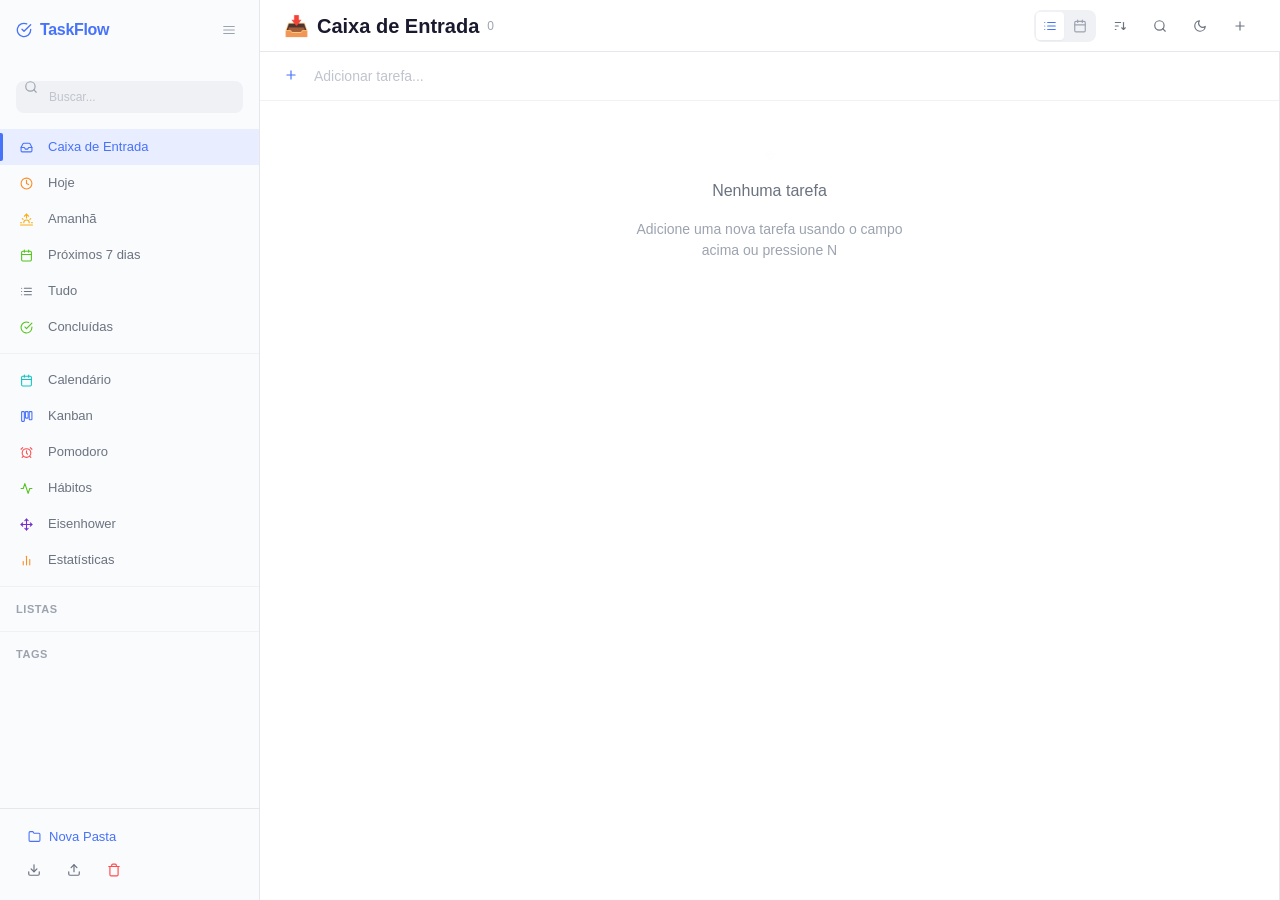
==== commit c29729b6: "feat(session4): bugs fixes + search, floating windows, kanban ghost columns Bugs corrigidos: - Pomod" ====
--- a/TaskFlow.html
+++ b/TaskFlow.html
@@ -166,8 +166,6 @@
    CSS RESET & BASE STYLES
    ============================================ */
 
-@import url('https://fonts.googleapis.com/css2?family=Inter:wght@300;400;500;600;700&display=swap');
-
 *, *::before, *::after {
   margin: 0;
   padding: 0;
@@ -407,10 +405,18 @@
 .sidebar-search {
   padding: var(--space-2) var(--space-4);
   flex-shrink: 0;
+  overflow: hidden;
+}
+
+.sidebar-search-wrapper {
+  width: 100%;
+  box-sizing: border-box;
+  position: relative;
 }
 
 .sidebar-search-input {
   width: 100%;
+  box-sizing: border-box;
   height: 32px;
   padding: 0 var(--space-3) 0 var(--space-8);
   border-radius: var(--radius-md);
@@ -423,10 +429,6 @@
 .sidebar-search-input:focus {
   background: var(--bg-input);
   border-color: var(--border-focus);
-}
-
-.sidebar-search-wrapper {
-  position: relative;
 }
 
 .sidebar-search-wrapper svg {
@@ -1827,8 +1829,9 @@
   color: var(--text-secondary);
   outline: none;
   padding: var(--space-1) 0;
-  min-height: 60px;
-  resize: none;
+  min-height: 80px;
+  resize: vertical;
+  overflow-y: hidden;
   line-height: var(--lh-normal);
 }
 
@@ -2309,6 +2312,17 @@
   background: var(--primary-alpha);
 }
 
+/* Ghost column (tasks in column that doesn't exist in current list) */
+.kanban-col--ghost {
+  opacity: 0.5;
+  border: 2px dashed var(--border-color);
+  background: var(--bg-secondary);
+}
+
+.kanban-col--ghost .kanban-column-header {
+  border-bottom: 1px dashed var(--border-color);
+}
+
 /* ============================================
    POMODORO TIMER
    ============================================ */
@@ -2317,8 +2331,9 @@
   display: flex;
   flex-direction: column;
   align-items: center;
-  justify-content: center;
-  height: 100%;
+  justify-content: flex-start;
+  min-height: 100%;
+  overflow-y: auto;
   padding: var(--space-6);
   gap: var(--space-6);
 }
@@ -3016,6 +3031,439 @@
     grid-template-columns: 1fr;
     grid-template-rows: auto;
   }
+}
+
+/* ============================================
+   GLOBAL SEARCH
+   ============================================ */
+
+#search-overlay {
+  position: fixed;
+  inset: 0;
+  background: rgba(0, 0, 0, 0.5);
+  z-index: 3000;
+  display: flex;
+  align-items: flex-start;
+  justify-content: center;
+  padding-top: 10vh;
+}
+
+.search-modal {
+  background: var(--bg-primary);
+  border-radius: var(--radius-xl);
+  box-shadow: var(--shadow-xl);
+  width: 100%;
+  max-width: 600px;
+  max-height: 70vh;
+  display: flex;
+  flex-direction: column;
+  overflow: hidden;
+  border: 1px solid var(--border-color);
+}
+
+.search-modal-header {
+  display: flex;
+  align-items: center;
+  gap: var(--space-2);
+  padding: var(--space-3) var(--space-4);
+  border-bottom: 1px solid var(--border-light);
+  flex-shrink: 0;
+}
+
+.search-input-wrapper {
+  flex: 1;
+  display: flex;
+  align-items: center;
+  gap: var(--space-2);
+  background: var(--bg-secondary);
+  border: 1px solid var(--border-color);
+  border-radius: var(--radius-lg);
+  padding: var(--space-2) var(--space-3);
+}
+
+.search-input-icon {
+  color: var(--text-tertiary);
+  flex-shrink: 0;
+  display: flex;
+  align-items: center;
+}
+
+.search-input-icon svg {
+  width: 18px;
+  height: 18px;
+}
+
+.search-input {
+  flex: 1;
+  border: none;
+  background: transparent;
+  font-size: var(--fs-md);
+  color: var(--text-primary);
+  outline: none;
+}
+
+.search-input::placeholder {
+  color: var(--text-placeholder);
+}
+
+.search-clear-btn {
+  color: var(--text-tertiary);
+  display: flex;
+  align-items: center;
+  background: none;
+  border: none;
+  cursor: pointer;
+  padding: 2px;
+  border-radius: var(--radius-sm);
+}
+
+.search-clear-btn:hover {
+  color: var(--text-primary);
+  background: var(--bg-hover);
+}
+
+.search-close-btn {
+  color: var(--text-tertiary);
+  display: flex;
+  align-items: center;
+  background: none;
+  border: none;
+  cursor: pointer;
+  padding: 6px;
+  border-radius: var(--radius-sm);
+  flex-shrink: 0;
+}
+
+.search-close-btn:hover {
+  color: var(--text-primary);
+  background: var(--bg-hover);
+}
+
+.search-filters {
+  display: flex;
+  gap: var(--space-1);
+  padding: var(--space-2) var(--space-4);
+  border-bottom: 1px solid var(--border-light);
+  flex-shrink: 0;
+}
+
+.search-filter-tab {
+  padding: var(--space-1) var(--space-3);
+  border-radius: var(--radius-full);
+  font-size: var(--fs-sm);
+  font-weight: var(--fw-medium);
+  color: var(--text-secondary);
+  background: none;
+  border: none;
+  cursor: pointer;
+  transition: all var(--transition-fast);
+}
+
+.search-filter-tab:hover {
+  background: var(--bg-hover);
+  color: var(--text-primary);
+}
+
+.search-filter-tab.active {
+  background: var(--primary-alpha);
+  color: var(--primary);
+}
+
+.search-results {
+  flex: 1;
+  overflow-y: auto;
+  padding: var(--space-2) 0;
+}
+
+.search-result-item {
+  display: flex;
+  flex-direction: column;
+  gap: var(--space-1);
+  padding: var(--space-3) var(--space-4);
+  cursor: pointer;
+  transition: background var(--transition-fast);
+}
+
+.search-result-item:hover {
+  background: var(--bg-hover);
+}
+
+.search-result-title {
+  font-size: var(--fs-base);
+  font-weight: var(--fw-medium);
+  color: var(--text-primary);
+  line-height: var(--lh-tight);
+}
+
+.search-result-title.completed-text {
+  text-decoration: line-through;
+  color: var(--text-tertiary);
+}
+
+.search-result-desc {
+  font-size: var(--fs-sm);
+  color: var(--text-secondary);
+  line-height: var(--lh-normal);
+}
+
+.search-result-meta {
+  display: flex;
+  align-items: center;
+  gap: var(--space-2);
+  flex-wrap: wrap;
+  margin-top: var(--space-1);
+}
+
+.search-result-list {
+  font-size: var(--fs-xs);
+  color: var(--text-tertiary);
+  display: flex;
+  align-items: center;
+}
+
+.search-result-date {
+  font-size: var(--fs-xs);
+  color: var(--text-tertiary);
+  display: flex;
+  align-items: center;
+  gap: 2px;
+}
+
+.search-result-date svg {
+  width: 12px;
+  height: 12px;
+}
+
+.search-result-tag {
+  font-size: var(--fs-xs);
+  padding: 1px 6px;
+  border-radius: var(--radius-full);
+  display: flex;
+  align-items: center;
+}
+
+.search-empty {
+  display: flex;
+  flex-direction: column;
+  align-items: center;
+  justify-content: center;
+  padding: var(--space-8) var(--space-4);
+  gap: var(--space-2);
+  color: var(--text-tertiary);
+}
+
+.search-empty-icon svg {
+  width: 40px;
+  height: 40px;
+  opacity: 0.3;
+}
+
+.search-empty-title {
+  font-size: var(--fs-base);
+  font-weight: var(--fw-medium);
+}
+
+.search-empty-desc {
+  font-size: var(--fs-sm);
+  text-align: center;
+}
+
+.search-footer {
+  padding: var(--space-2) var(--space-4);
+  border-top: 1px solid var(--border-light);
+  font-size: var(--fs-xs);
+  color: var(--text-tertiary);
+  text-align: right;
+  flex-shrink: 0;
+}
+
+/* ============================================
+   FLOATING WINDOWS
+   ============================================ */
+
+.floating-window {
+  position: fixed;
+  z-index: 2000;
+  background: var(--bg-primary);
+  border: 1px solid var(--border-color);
+  border-radius: var(--radius-lg);
+  box-shadow: var(--shadow-xl);
+  width: 320px;
+  max-height: 480px;
+  display: flex;
+  flex-direction: column;
+  overflow: hidden;
+  transition: opacity 0.1s ease;
+}
+
+.floating-window--compact {
+  width: 240px;
+  max-height: 300px;
+}
+
+.floating-window-titlebar {
+  display: flex;
+  align-items: center;
+  justify-content: space-between;
+  padding: var(--space-2) var(--space-3);
+  background: var(--bg-secondary);
+  border-bottom: 1px solid var(--border-light);
+  cursor: move;
+  user-select: none;
+  flex-shrink: 0;
+}
+
+.floating-window-title {
+  font-size: var(--fs-sm);
+  font-weight: var(--fw-semibold);
+  color: var(--text-primary);
+  display: flex;
+  align-items: center;
+  gap: var(--space-1);
+  overflow: hidden;
+  text-overflow: ellipsis;
+  white-space: nowrap;
+  max-width: 200px;
+}
+
+.floating-window-icon svg {
+  width: 14px;
+  height: 14px;
+  color: var(--text-tertiary);
+}
+
+.floating-window-actions {
+  display: flex;
+  gap: var(--space-1);
+  flex-shrink: 0;
+}
+
+.floating-action-btn {
+  width: 22px;
+  height: 22px;
+  border-radius: var(--radius-sm);
+  display: flex;
+  align-items: center;
+  justify-content: center;
+  font-size: 13px;
+  color: var(--text-tertiary);
+  background: none;
+  border: none;
+  cursor: pointer;
+  transition: all var(--transition-fast);
+  line-height: 1;
+}
+
+.floating-action-btn:hover {
+  background: var(--bg-hover);
+  color: var(--text-primary);
+}
+
+.floating-action-btn svg {
+  width: 12px;
+  height: 12px;
+}
+
+.floating-window-body {
+  flex: 1;
+  overflow-y: auto;
+  padding: var(--space-3);
+  display: flex;
+  flex-direction: column;
+  gap: var(--space-2);
+}
+
+.floating-task-title {
+  width: 100%;
+  border: none;
+  background: transparent;
+  font-size: var(--fs-base);
+  font-weight: var(--fw-semibold);
+  color: var(--text-primary);
+  outline: none;
+  box-sizing: border-box;
+  padding: 0;
+  line-height: var(--lh-tight);
+}
+
+.floating-task-title:focus {
+  outline: none;
+  border-bottom: 1px solid var(--border-focus);
+}
+
+.floating-task-desc {
+  width: 100%;
+  border: none;
+  background: transparent;
+  font-size: var(--fs-sm);
+  color: var(--text-secondary);
+  outline: none;
+  box-sizing: border-box;
+  padding: 0;
+  resize: none;
+  overflow-y: hidden;
+  min-height: 60px;
+  line-height: var(--lh-normal);
+}
+
+.floating-subtasks {
+  border-top: 1px solid var(--border-light);
+  padding-top: var(--space-2);
+  display: flex;
+  flex-direction: column;
+  gap: var(--space-1);
+}
+
+.floating-subtasks-header {
+  font-size: var(--fs-xs);
+  color: var(--text-tertiary);
+  font-weight: var(--fw-medium);
+  display: flex;
+  align-items: center;
+  gap: 4px;
+  margin-bottom: var(--space-1);
+}
+
+.floating-subtasks-header svg {
+  width: 12px;
+  height: 12px;
+}
+
+.floating-subtask-item {
+  display: flex;
+  align-items: center;
+  gap: var(--space-2);
+  padding: 2px 0;
+  cursor: pointer;
+}
+
+.floating-subtask-item:hover {
+  background: var(--bg-hover);
+  border-radius: var(--radius-sm);
+  padding: 2px 4px;
+  margin: 0 -4px;
+}
+
+.floating-meta {
+  display: flex;
+  align-items: center;
+  gap: var(--space-2);
+  flex-wrap: wrap;
+  border-top: 1px solid var(--border-light);
+  padding-top: var(--space-2);
+}
+
+.floating-meta svg {
+  width: 10px;
+  height: 10px;
+  vertical-align: middle;
+}
+
+.floating-window-footer {
+  padding: var(--space-2) var(--space-3);
+  border-top: 1px solid var(--border-light);
+  background: var(--bg-secondary);
+  flex-shrink: 0;
 }
 
 
@@ -3614,7 +4062,14 @@
   for (const storeName of Object.keys(STORES)) {
     data[storeName] = await dbGetAll(storeName);
   }
-  return JSON.stringify(data);
+  const jsonPayload = JSON.stringify(data);
+  // Generate SHA-256 checksum
+  const encoder = new TextEncoder();
+  const hashBuffer = await crypto.subtle.digest('SHA-256', encoder.encode(jsonPayload));
+  const hashArray = Array.from(new Uint8Array(hashBuffer));
+  const hashHex = hashArray.map(b => b.toString(16).padStart(2, '0')).join('');
+  // Return JSON with integrity field
+  return JSON.stringify({ ...data, _integrity: 'sha256-' + hashHex });
 }
 
 // ── Import validation & sanitization ──
@@ -3631,7 +4086,7 @@
   return {
     id: typeof item.id === 'string' ? item.id : generateId(),
     title: sanitizeStr(item.title || 'Sem título'),
-    description: typeof item.description === 'string' ? item.description : '',
+    description: sanitizeStr(typeof item.description === 'string' ? item.description : ''),
     listId: typeof item.listId === 'string' ? item.listId : 'inbox',
     priority: [0,1,2,3].includes(item.priority) ? item.priority : 0,
     dueDate: isValidDate(item.dueDate) ? item.dueDate : null,
@@ -3707,12 +4162,41 @@
   };
 }
 
+function validateHabitLog(item) {
+  return {
+    id: typeof item.id === 'string' ? item.id : generateId(),
+    habitId: typeof item.habitId === 'string' ? item.habitId : '',
+    date: isValidDate(item.date) ? item.date : new Date().toISOString().split('T')[0],
+    createdAt: typeof item.createdAt === 'string' ? item.createdAt : new Date().toISOString(),
+  };
+}
+
+function validatePomodoroSession(item) {
+  return {
+    id: typeof item.id === 'string' ? item.id : generateId(),
+    taskId: typeof item.taskId === 'string' ? item.taskId : null,
+    date: isValidDate(item.date) ? item.date : new Date().toISOString().split('T')[0],
+    duration: typeof item.duration === 'number' && item.duration > 0 && item.duration <= 480 ? item.duration : 25,
+    completedAt: typeof item.completedAt === 'string' ? item.completedAt : new Date().toISOString(),
+  };
+}
+
+function validateSetting(item) {
+  return {
+    key: typeof item.key === 'string' ? item.key : '',
+    value: item.value !== undefined ? item.value : null,
+  };
+}
+
 const IMPORT_VALIDATORS = {
   tasks: validateTask,
   lists: validateList,
   tags: validateTag,
   folders: validateFolder,
   habits: validateHabit,
+  habitLogs: validateHabitLog,
+  pomodoroSessions: validatePomodoroSession,
+  settings: validateSetting,
 };
 
 const MAX_RECORDS_PER_STORE = 50000;
@@ -3725,35 +4209,72 @@
       throw new Error('JSON root must be an object');
     }
 
+    // Check integrity if present
+    if (data._integrity) {
+      const storedHash = data._integrity;
+      const dataWithoutIntegrity = { ...data };
+      delete dataWithoutIntegrity._integrity;
+      const payload = JSON.stringify(dataWithoutIntegrity);
+      const encoder = new TextEncoder();
+      const hashBuffer = await crypto.subtle.digest('SHA-256', encoder.encode(payload));
+      const hashArray = Array.from(new Uint8Array(hashBuffer));
+      const hashHex = hashArray.map(b => b.toString(16).padStart(2, '0')).join('');
+      const computedHash = 'sha256-' + hashHex;
+      if (computedHash !== storedHash) {
+        const proceed = confirm('⚠️ AVISO: Este arquivo foi modificado desde a exportação.\n\nO checksum de integridade não confere. O arquivo pode ter sido alterado manualmente.\n\nDeseja importar mesmo assim?');
+        if (!proceed) return false;
+      }
+      delete data._integrity; // remove before processing
+    }
+
+    // Phase 1: Validate ALL stores in memory — no DB writes yet
+    const validatedData = {};
     for (const storeName of Object.keys(STORES)) {
-      if (data[storeName]) {
-        if (!Array.isArray(data[storeName])) {
-          throw new Error(`Store "${storeName}" must be an array`);
-        }
-        if (data[storeName].length > MAX_RECORDS_PER_STORE) {
-          throw new Error(`Store "${storeName}" exceeds ${MAX_RECORDS_PER_STORE} records`);
-        }
-
-        const validator = IMPORT_VALIDATORS[storeName];
-        const validated = validator
-          ? data[storeName].map(item => validator(item))
-          : data[storeName].map(item => {
-              // For stores without a specific validator, only keep primitive values
-              const safe = {};
-              for (const [k, v] of Object.entries(item)) {
-                if (k === '__proto__' || k === 'constructor' || k === 'prototype') continue;
-                safe[k] = v;
-              }
-              return safe;
-            });
-
-        await dbClear(storeName);
-        for (const item of validated) {
-          await dbAdd(storeName, item);
+      if (!data[storeName]) continue;
+
+      if (!Array.isArray(data[storeName])) {
+        throw new Error(`Store "${storeName}" must be an array`);
+      }
+      if (data[storeName].length > MAX_RECORDS_PER_STORE) {
+        throw new Error(`Store "${storeName}" exceeds ${MAX_RECORDS_PER_STORE} records`);
+      }
+
+      const validator = IMPORT_VALIDATORS[storeName];
+      validatedData[storeName] = validator
+        ? data[storeName].map(item => validator(item))
+        : data[storeName].map(item => {
+            const safe = {};
+            for (const [k, v] of Object.entries(item)) {
+              if (k === '__proto__' || k === 'constructor' || k === 'prototype') continue;
+              safe[k] = v;
+            }
+            return safe;
+          });
+    }
+
+    // Phase 2: Commit atomically in a single transaction covering all affected stores
+    await openDB();
+    const storeNames = Object.keys(validatedData);
+    if (storeNames.length === 0) return true;
+
+    return new Promise((resolve, reject) => {
+      const tx = db.transaction(storeNames, 'readwrite');
+      tx.onerror = () => reject(tx.error);
+      tx.onabort = () => reject(new Error('Import transaction aborted'));
+      tx.oncomplete = () => resolve(true);
+
+      for (const storeName of storeNames) {
+        const store = tx.objectStore(storeName);
+        store.clear();
+        for (const item of validatedData[storeName]) {
+          // Ensure required fields are set without leaving the transaction
+          if (!item.id && STORES[storeName].keyPath === 'id') item.id = generateId();
+          if (!item.createdAt) item.createdAt = new Date().toISOString();
+          item.updatedAt = new Date().toISOString();
+          store.add(item);
         }
       }
-    }
-    return true;
+    });
   } catch (e) {
     console.error("Import failed:", e);
     return false;
@@ -3784,6 +4305,7 @@
   // UI state
   searchQuery: '',
   searchOpen: false,
+  searchFilter: 'all',        // all | pending | completed
   sortBy: 'sortOrder',        // sortOrder | dueDate | priority | title | createdAt
   sortDir: 'asc',
   filterTags: [],
@@ -3794,6 +4316,9 @@
   calendarMode: 'month',      // month | week
   calendarListFilter: 'all',  // 'all' | 'inbox' | list id
   calendarTagFilter: '',      // '' = all tags, or a tagId
+
+  // All view
+  allListFilter: 'all',        // 'all' | 'inbox' | list id
 
   // Kanban
   kanbanListFilter: 'all',     // 'all' | 'inbox' | list id
@@ -3807,6 +4332,12 @@
   pomodoroTimeLeft: 25 * 60,
   pomodoroSession: 0,
   pomodoroTaskId: null,
+
+  // Floating windows
+  floatingTask: false,
+  floatingPomodoro: false,
+  floatingTaskOpacity: 1.0,
+  floatingPomodoroOpacity: 1.0,
 
   // Modals
   modalOpen: null,             // null | 'addList' | 'addFolder' | 'addTask' | 'addHabit' | 'editList' | 'confirm' | 'addTag'
@@ -3913,6 +4444,20 @@
     if ((e.ctrlKey || e.metaKey) && e.shiftKey && (e.key === 'a' || e.key === 'A')) {
       e.preventDefault();
       setState({ modalOpen: 'globalQuickAdd', modalData: null });
+      return;
+    }
+
+    // Global search: Ctrl+F
+    if ((e.ctrlKey || e.metaKey) && (e.key === 'f' || e.key === 'F')) {
+      e.preventDefault();
+      setState({ searchOpen: true, searchQuery: '' });
+      return;
+    }
+
+    // Close search with Escape
+    if (e.key === 'Escape' && state.searchOpen) {
+      e.preventDefault();
+      setState({ searchOpen: false, searchQuery: '' });
       return;
     }
 
@@ -3989,8 +4534,7 @@
 
 
 
-// Module-level state for description toggle
-let descriptionMode = 'edit';
+// (Description mode toggle removed — always shows textarea)
 
 // Renders basic Markdown to safe HTML
 function renderMarkdown(text) {
@@ -4062,17 +4606,8 @@
 
       <!-- Description -->
       <div class="detail-field">
-        <div style="display:flex;justify-content:space-between;align-items:center;margin-bottom:var(--space-1)">
-          <div class="detail-field-label" style="margin-bottom:0">${icon('description')} Descrição</div>
-          <div style="display:flex;gap:4px">
-            <button id="desc-mode-edit" class="btn btn-sm ${descriptionMode === 'edit' ? 'btn-primary' : 'btn-secondary'}" style="padding:2px 8px;font-size:11px">✏️ Editar</button>
-            <button id="desc-mode-preview" class="btn btn-sm ${descriptionMode === 'preview' ? 'btn-primary' : 'btn-secondary'}" style="padding:2px 8px;font-size:11px">👁 Preview</button>
-          </div>
-        </div>
-        ${descriptionMode === 'edit'
-          ? `<textarea class="detail-desc-input" id="detail-desc" placeholder="Adicionar descrição... (suporta **negrito**, *itálico*, \`código\`, ## Título, - lista)">${task.description || ''}</textarea>`
-          : `<div class="detail-desc-preview" id="detail-desc-preview">${renderMarkdown(task.description || '') || '<span style="color:var(--text-tertiary);font-size:var(--fs-sm)">Sem descrição</span>'}</div>`
-        }
+        <div class="detail-field-label">${icon('description')} Descrição</div>
+        <textarea class="detail-desc-input" id="detail-desc" placeholder="Adicionar descrição...">${escapeHtml(task.description || '')}</textarea>
       </div>
 
       <!-- List -->
@@ -4080,7 +4615,7 @@
         <div class="detail-field-label">${icon('inbox')} Lista</div>
         <select class="select" id="detail-list" style="height:32px;font-size:var(--fs-sm)">
           ${state.lists.map(l => `
-            <option value="${l.id}" ${l.id === task.listId ? 'selected' : ''}>${l.emoji || ''} ${l.name}</option>
+            <option value="${l.id}" ${l.id === task.listId ? 'selected' : ''}>${l.emoji || ''} ${escapeHtml(l.name)}</option>
           `).join('')}
         </select>
       </div>
@@ -4118,7 +4653,7 @@
                   data-tag-toggle="${t.id}"
                   style="${taskTags.find(tt => tt.id === t.id) ? `background: ${t.color}22; color: ${t.color}; border: 1px solid ${t.color}44` : ''}">
               <span class="tag-dot" style="background: ${t.color}"></span>
-              ${t.name}
+              ${escapeHtml(t.name)}
             </span>
           `).join('')}
         </div>
@@ -4207,20 +4742,6 @@
     setState({ detailOpen: false, selectedTaskId: null });
   });
 
-  // Description mode toggle
-  document.getElementById('desc-mode-edit')?.addEventListener('click', () => {
-    if (descriptionMode !== 'edit') {
-      descriptionMode = 'edit';
-      renderTaskDetail();
-    }
-  });
-  document.getElementById('desc-mode-preview')?.addEventListener('click', () => {
-    if (descriptionMode !== 'preview') {
-      descriptionMode = 'preview';
-      renderTaskDetail();
-    }
-  });
-
   // Duplicate task
   document.getElementById('detail-duplicate')?.addEventListener('click', async () => {
     const newTask = {
@@ -4273,14 +4794,21 @@
     await saveTask(task);
   });
 
-  // Description: update in memory while typing, save to DB on blur
-  document.getElementById('detail-desc')?.addEventListener('input', (e) => {
-    task.description = e.target.value;
-  });
-  document.getElementById('detail-desc')?.addEventListener('blur', async (e) => {
-    task.description = e.target.value;
-    await saveTask(task);
-  });
+  // Description: auto-grow + update in memory while typing, save to DB on blur
+  const descEl = document.getElementById('detail-desc');
+  if (descEl) {
+    descEl.style.height = 'auto';
+    descEl.style.height = descEl.scrollHeight + 'px';
+    descEl.addEventListener('input', (e) => {
+      task.description = e.target.value;
+      descEl.style.height = 'auto';
+      descEl.style.height = descEl.scrollHeight + 'px';
+    });
+    descEl.addEventListener('blur', async (e) => {
+      task.description = e.target.value;
+      await saveTask(task);
+    });
+  }
 
   // List
   document.getElementById('detail-list')?.addEventListener('change', async (e) => {
@@ -5095,6 +5623,10 @@
       tasks = tasks.filter(t => t.dueDate && isWithinDays(t.dueDate, 7));
       break;
     case 'all':
+      // Apply list filter if set
+      if (state.allListFilter && state.allListFilter !== 'all') {
+        tasks = tasks.filter(t => t.listId === state.allListFilter);
+      }
       break;
     case 'completed':
       return tasks.filter(t => t.isCompleted).sort((a, b) => new Date(b.completedAt) - new Date(a.completedAt));
@@ -5242,7 +5774,22 @@
   }
   const isNotesList = currentList?.type === 'notes';
 
+  // Build list filter dropdown for "all" view
+  const allListFilterHtml = view === 'all' ? `
+    <div style="display:flex;align-items:center;gap:var(--space-2);padding:var(--space-2) var(--space-6) 0 var(--space-6);">
+      <label style="font-size:var(--fs-xs);color:var(--text-tertiary);white-space:nowrap;">Filtrar por lista:</label>
+      <select id="all-list-filter" class="select" style="height:28px;font-size:var(--fs-xs);padding:0 6px;max-width:200px;">
+        <option value="all" ${(!state.allListFilter || state.allListFilter === 'all') ? 'selected' : ''}>Todas as listas</option>
+        <option value="inbox" ${state.allListFilter === 'inbox' ? 'selected' : ''}>📥 Caixa de Entrada</option>
+        ${state.lists.filter(l => !l.isDefault).map(l =>
+          `<option value="${l.id}" ${state.allListFilter === l.id ? 'selected' : ''}>${l.emoji || '📝'} ${escapeHtml(l.name)}</option>`
+        ).join('')}
+      </select>
+    </div>
+  ` : '';
+
   container.innerHTML = `
+    ${allListFilterHtml}
     <!-- Quick Add (hidden on completed view) -->
     ${view !== 'completed' ? `
     <div class="quick-add">
@@ -5296,6 +5843,11 @@
 }
 
 function bindTaskListEvents(targetListId) {
+  // All-view list filter
+  document.getElementById('all-list-filter')?.addEventListener('change', (e) => {
+    setState({ allListFilter: e.target.value });
+  });
+
   // Quick add
   const quickAddInput = document.getElementById('quick-add-input');
   if (quickAddInput) {
@@ -5448,7 +6000,7 @@
 function initTaskList() {
   subscribeMultiple([
     'currentView', 'tasks', 'lists', 'tags', 'selectedTaskId',
-    'searchQuery', 'filterTags', 'filterPriority', 'sortBy', 'sortDir'
+    'searchQuery', 'filterTags', 'filterPriority', 'sortBy', 'sortDir', 'allListFilter'
   ], () => {
     renderTaskList();
     if (state.detailOpen && state.selectedTaskId) {
@@ -5524,7 +6076,7 @@
       </button>
       <div class="main-header-title">
         <span class="emoji">${viewInfo.emoji}</span>
-        <span>${viewInfo.title}</span>
+        <span>${escapeHtml(viewInfo.title)}</span>
         ${isTaskView ? `<span class="main-header-count">${taskCount}</span>` : ''}
       </div>
     </div>
@@ -5540,6 +6092,9 @@
         </div>
         <button class="header-btn" id="sort-btn" title="Ordenar">${icon('sort')}</button>
       ` : ''}
+      <button class="header-btn" id="search-open-btn" title="Buscar (Ctrl+F)">
+        ${icon('search')}
+      </button>
       <button class="header-btn" id="theme-toggle" title="${isDark ? 'Modo claro' : 'Modo escuro'}">
         ${isDark ? icon('sun') : icon('moon')}
       </button>
@@ -5556,6 +6111,11 @@
   // Sidebar open (mobile)
   document.getElementById('sidebar-open-btn')?.addEventListener('click', () => {
     setState({ sidebarOpen: true });
+  });
+
+  // Search
+  document.getElementById('search-open-btn')?.addEventListener('click', () => {
+    setState({ searchOpen: true, searchQuery: '' });
   });
 
   // Theme toggle
@@ -6209,19 +6769,36 @@
       });
     } else if (state.modalOpen === 'editKanbanColumn' && state.modalData) {
       const { listId, column } = state.modalData;
-      const list = state.lists.find(l => l.id === listId);
-      if (list && list.kanbanColumns) {
-        list.kanbanColumns = list.kanbanColumns.filter(c => c.id !== column.id);
-        
-        // Move tasks to default 'todo' column if their column is deleted
-        const tasks = state.tasks.filter(t => t.listId === listId && t.kanbanStatus === column.id);
-        for (const task of tasks) {
+      if (listId === 'all') {
+        // Delete from all lists
+        for (const list of state.lists) {
+          if (list.kanbanColumns) {
+            list.kanbanColumns = list.kanbanColumns.filter(c => c.id !== column.id);
+            await dbUpdate('lists', list);
+          }
+        }
+        // Move affected tasks to 'todo'
+        const affectedTasks = state.tasks.filter(t => t.kanbanStatus === column.id);
+        for (const task of affectedTasks) {
           task.kanbanStatus = 'todo';
           await dbUpdate('tasks', task);
         }
-
-        await dbUpdate('lists', list);
         setState({ lists: await dbGetAll('lists'), tasks: await dbGetAll('tasks') });
+      } else {
+        const list = state.lists.find(l => l.id === listId);
+        if (list && list.kanbanColumns) {
+          list.kanbanColumns = list.kanbanColumns.filter(c => c.id !== column.id);
+
+          // Move tasks to default 'todo' column if their column is deleted
+          const tasks = state.tasks.filter(t => t.listId === listId && t.kanbanStatus === column.id);
+          for (const task of tasks) {
+            task.kanbanStatus = 'todo';
+            await dbUpdate('tasks', task);
+          }
+
+          await dbUpdate('lists', list);
+          setState({ lists: await dbGetAll('lists'), tasks: await dbGetAll('tasks') });
+        }
       }
     }
     closeModal();
@@ -6245,12 +6822,36 @@
           state.modalData.type = type;
           await dbUpdate('lists', state.modalData);
         } else {
+          // Inherit global columns: columns that appear in ALL existing user lists
+          let inheritedColumns = null;
+          const userLists = state.lists.filter(l => !l.isDefault);
+          if (userLists.length > 0) {
+            // Find columns present in ALL user lists
+            const firstListCols = (userLists[0].kanbanColumns || []).map(c => c.id);
+            const globalCols = firstListCols.filter(colId =>
+              userLists.every(l => (l.kanbanColumns || []).some(c => c.id === colId))
+            );
+            if (globalCols.length > 0) {
+              // Build column objects from first list
+              inheritedColumns = (userLists[0].kanbanColumns || [])
+                .filter(c => globalCols.includes(c.id))
+                .map(c => ({ ...c }));
+            }
+          }
+          if (!inheritedColumns) {
+            inheritedColumns = [
+              { id: 'todo', title: 'A Fazer', color: '#6b7280', order: 0 },
+              { id: 'doing', title: 'Em Progresso', color: '#4772fa', order: 1 },
+              { id: 'done', title: 'Concluído', color: '#52c41a', order: 2 }
+            ];
+          }
           await dbAdd('lists', {
             name,
             color: selectedColor,
             emoji: selectedEmoji,
             folderId,
             type,
+            kanbanColumns: inheritedColumns,
             sortOrder: state.lists.length,
             isDefault: false
           });
@@ -6359,31 +6960,67 @@
       case 'editKanbanColumn': {
         const title = document.getElementById('modal-kanban-col-name')?.value.trim();
         if (!title) return;
+        if (!state.modalData) return;
         const { listId, column } = state.modalData;
-        const list = state.lists.find(l => l.id === listId);
-        
-        if (list) {
-          if (!list.kanbanColumns) {
-            list.kanbanColumns = [];
+
+        if (listId === 'all') {
+          // Global operation: add/edit column across ALL lists
+          const newId = state.modalOpen === 'addKanbanColumn'
+            ? title.toLowerCase().replace(/[^a-z0-9]/g, '-').replace(/-+/g, '-') + '-' + Date.now()
+            : column.id;
+
+          for (const list of state.lists) {
+            if (!list.kanbanColumns) {
+              list.kanbanColumns = [
+                { id: 'todo', title: 'A Fazer', color: '#6b7280', order: 0 },
+                { id: 'doing', title: 'Em Progresso', color: '#4772fa', order: 1 },
+                { id: 'done', title: 'Concluído', color: '#52c41a', order: 2 }
+              ];
+            }
+            if (state.modalOpen === 'editKanbanColumn') {
+              const colIndex = list.kanbanColumns.findIndex(c => c.id === newId);
+              if (colIndex >= 0) {
+                list.kanbanColumns[colIndex].title = title;
+                list.kanbanColumns[colIndex].color = selectedColor;
+              }
+            } else {
+              // Add new column if not already present
+              if (!list.kanbanColumns.find(c => c.id === newId)) {
+                list.kanbanColumns.push({
+                  id: newId,
+                  title,
+                  color: selectedColor,
+                  order: list.kanbanColumns.length
+                });
+              }
+            }
+            await dbUpdate('lists', list);
           }
-          if (state.modalOpen === 'editKanbanColumn') {
-            const colIndex = list.kanbanColumns.findIndex(c => c.id === column.id);
-            if (colIndex >= 0) {
-              list.kanbanColumns[colIndex].title = title;
-              list.kanbanColumns[colIndex].color = selectedColor;
+        } else {
+          const list = state.lists.find(l => l.id === listId);
+          if (list) {
+            if (!list.kanbanColumns) {
+              list.kanbanColumns = [];
             }
-          } else {
-            const newId = title.toLowerCase().replace(/[^a-z0-9]/g, '-').replace(/-+/g, '-') + '-' + Date.now();
-            list.kanbanColumns.push({
-              id: newId,
-              title,
-              color: selectedColor,
-              order: list.kanbanColumns.length
-            });
+            if (state.modalOpen === 'editKanbanColumn') {
+              const colIndex = list.kanbanColumns.findIndex(c => c.id === column.id);
+              if (colIndex >= 0) {
+                list.kanbanColumns[colIndex].title = title;
+                list.kanbanColumns[colIndex].color = selectedColor;
+              }
+            } else {
+              const newId = title.toLowerCase().replace(/[^a-z0-9]/g, '-').replace(/-+/g, '-') + '-' + Date.now();
+              list.kanbanColumns.push({
+                id: newId,
+                title,
+                color: selectedColor,
+                order: list.kanbanColumns.length
+              });
+            }
+            await dbUpdate('lists', list);
           }
-          await dbUpdate('lists', list);
-          setState({ lists: await dbGetAll('lists') });
         }
+        setState({ lists: await dbGetAll('lists') });
         break;
       }
     }
@@ -6432,7 +7069,7 @@
       <option value="all" ${currentFilter === 'all' ? 'selected' : ''}>Todas as Listas</option>
       <option value="inbox" ${currentFilter === 'inbox' ? 'selected' : ''}>📥 Caixa de Entrada</option>
       ${state.lists.filter(l => !l.isDefault).map(l =>
-        `<option value="${l.id}" ${currentFilter === l.id ? 'selected' : ''}>${l.emoji || '📝'} ${l.name}</option>`
+        `<option value="${l.id}" ${currentFilter === l.id ? 'selected' : ''}>${l.emoji || '📝'} ${escapeHtml(l.name)}</option>`
       ).join('')}
     </select>
   `;
@@ -6443,7 +7080,7 @@
     <select id="${filterId}" class="select" style="height:30px;font-size:var(--fs-sm);padding:0 8px;min-width:130px;">
       <option value="" ${!currentFilter ? 'selected' : ''}>Todas as Tags</option>
       ${state.tags.map(t =>
-        `<option value="${t.id}" ${currentFilter === t.id ? 'selected' : ''}>${t.name}</option>`
+        `<option value="${t.id}" ${currentFilter === t.id ? 'selected' : ''}>${escapeHtml(t.name)}</option>`
       ).join('')}
     </select>
   `;
@@ -6513,8 +7150,8 @@
                 const taskTags = (t.tags || []).map(id => state.tags.find(tg => tg.id === id)).filter(Boolean);
                 const tagDots = taskTags.map(tg => `<span style="display:inline-block;width:6px;height:6px;border-radius:50%;background:${tg.color};margin-left:2px;flex-shrink:0"></span>`).join('');
                 const descIcon = t.description ? '<span style="opacity:0.6;font-size:9px;margin-left:2px">💬</span>' : '';
-                return `<div class="calendar-task" title="${t.description ? t.description.slice(0,80) : ''}" style="background:${color}22;color:${color};display:flex;align-items:center;gap:0" data-task-id="${t.id}">
-                  <span style="flex:1;overflow:hidden;text-overflow:ellipsis;white-space:nowrap">${t.title}</span>
+                return `<div class="calendar-task" title="${escapeHtml(t.description ? t.description.slice(0,80) : '')}" style="background:${color}22;color:${color};display:flex;align-items:center;gap:0" data-task-id="${t.id}">
+                  <span style="flex:1;overflow:hidden;text-overflow:ellipsis;white-space:nowrap">${escapeHtml(t.title)}</span>
                   ${tagDots}${descIcon}
                 </div>`;
               }).join('')}
@@ -6589,7 +7226,7 @@
               ${dayTasks.map(t => {
                 const list = state.lists.find(l => l.id === t.listId);
                 const color = (!list || list.id === 'inbox') ? '#6b7280' : list.color;
-                return `<div class="calendar-task" style="background:${color}22;color:${color};font-size:11px;padding:2px 4px;border-radius:3px;cursor:pointer;" data-task-id="${t.id}">${t.title}</div>`;
+                return `<div class="calendar-task" style="background:${color}22;color:${color};font-size:11px;padding:2px 4px;border-radius:3px;cursor:pointer;" data-task-id="${t.id}">${escapeHtml(t.title)}</div>`;
               }).join('')}
             </div>
           `;
@@ -6633,7 +7270,7 @@
                   const heightPx = Math.max(20, (durMin / 60) * hourHeight - 2);
                   return `<div class="calendar-task" style="position:absolute; top:${topPx}px; height:${heightPx}px; left:2px; right:2px; background:${color}22; color:${color}; border-left:3px solid ${color}; z-index:5; overflow:hidden; border-radius:3px; padding:2px 4px; cursor:pointer;" data-task-id="${t.id}">
                     <div style="font-weight:600;font-size:10px;">${t.startTime}</div>
-                    <div style="font-size:11px;line-height:1.2;">${t.title}</div>
+                    <div style="font-size:11px;line-height:1.2;">${escapeHtml(t.title)}</div>
                   </div>`;
                 }).join('')}
                 ${dayHabits.map(h => {
@@ -6643,7 +7280,7 @@
                   const heightPx = Math.max(18, (durMin / 60) * hourHeight - 2);
                   return `<div style="position:absolute; top:${topPx}px; height:${heightPx}px; left:2px; right:2px; background:${h.color}18; color:${h.color}; border:1px dashed ${h.color}; border-radius:3px; z-index:4; display:flex; align-items:center; gap:3px; overflow:hidden; padding:1px 3px;">
                     <span style="font-size:12px;">${h.icon || '💪'}</span>
-                    <span style="font-size:10px;line-height:1;">${h.name}</span>
+                    <span style="font-size:10px;line-height:1;">${escapeHtml(h.name)}</span>
                   </div>`;
                 }).join('')}
               </div>
@@ -6763,7 +7400,7 @@
 
 
 
-const KANBAN_COLUMNS = [
+const DEFAULT_COLUMNS = [
   { id: 'todo', title: 'A Fazer', color: '#6b7280' },
   { id: 'doing', title: 'Em Progresso', color: '#4772fa' },
   { id: 'done', title: 'Concluído', color: '#52c41a' },
@@ -6777,6 +7414,34 @@
   return columns[0].id; // first column = default
 }
 
+// Get the union of all columns across all lists (deduplicated by id)
+function getGlobalColumns() {
+  const seen = new Map();
+  for (const list of state.lists) {
+    const cols = list.kanbanColumns || DEFAULT_COLUMNS;
+    for (const col of cols) {
+      if (!seen.has(col.id)) {
+        seen.set(col.id, { ...col });
+      }
+    }
+  }
+  // Also add default columns if nothing found
+  if (seen.size === 0) {
+    for (const col of DEFAULT_COLUMNS) {
+      seen.set(col.id, { ...col });
+    }
+  }
+  return Array.from(seen.values());
+}
+
+// Returns which list IDs have a given column id
+function listsWithColumn(colId) {
+  return state.lists.filter(l => {
+    const cols = l.kanbanColumns || DEFAULT_COLUMNS;
+    return cols.some(c => c.id === colId);
+  }).map(l => l.id);
+}
+
 function renderKanban() {
   const container = document.getElementById('task-list-content');
   if (!container || state.currentView !== 'kanban') return;
@@ -6788,7 +7453,36 @@
   if (kanbanFilter !== 'all') {
     activeList = state.lists.find(l => l.id === kanbanFilter) || null;
   }
-  const columns = activeList?.kanbanColumns || KANBAN_COLUMNS;
+
+  // Determine columns to show
+  let columns;
+  let ghostColumnIds = new Set();
+
+  if (kanbanFilter === 'all') {
+    // Show union of all columns
+    columns = getGlobalColumns();
+  } else if (activeList) {
+    // Show this list's columns plus ghost columns for tasks that reference non-existent columns
+    const listCols = activeList.kanbanColumns || DEFAULT_COLUMNS;
+    const listColIds = new Set(listCols.map(c => c.id));
+    columns = [...listCols];
+
+    // Find tasks in this list that have a kanbanStatus pointing to a column not in this list
+    const globalCols = getGlobalColumns();
+    const listTasks = state.tasks.filter(t => t.listId === kanbanFilter && !t.isCanceled);
+    for (const task of listTasks) {
+      if (task.kanbanStatus && !listColIds.has(task.kanbanStatus)) {
+        // Find the column definition in global columns
+        const ghostCol = globalCols.find(c => c.id === task.kanbanStatus);
+        if (ghostCol && !ghostColumnIds.has(ghostCol.id)) {
+          ghostColumnIds.add(ghostCol.id);
+          columns.push(ghostCol);
+        }
+      }
+    }
+  } else {
+    columns = DEFAULT_COLUMNS;
+  }
 
   // Bug A fix: filter tasks by selected list
   const allTasks = state.tasks.filter(t => !t.isCanceled);
@@ -6813,18 +7507,37 @@
       </div>
       <div class="kanban-columns-wrapper" style="display:flex;flex-direction:row;gap:var(--space-4);overflow-x:auto;overflow-y:hidden;flex:1;padding:16px;">
         ${columns.map(col => {
+          const isGhost = ghostColumnIds.has(col.id);
           const colTasks = listTasks.filter(t => getKanbanStatus(t, columns) === col.id);
+
+          // For "all" view, check if column exists in all lists or only some
+          let colIndicator = '';
+          if (kanbanFilter === 'all') {
+            const listsHavingCol = listsWithColumn(col.id);
+            if (listsHavingCol.length < state.lists.length) {
+              colIndicator = `<span title="Coluna presente em ${listsHavingCol.length}/${state.lists.length} listas" style="font-size:10px;color:var(--text-tertiary);margin-left:4px;">⚠</span>`;
+            }
+          }
+
           return `
-            <div class="kanban-column" data-kanban-col="${col.id}">
+            <div class="kanban-column ${isGhost ? 'kanban-col--ghost' : ''}" data-kanban-col="${col.id}">
               <div class="kanban-column-header">
                 <div class="kanban-column-title" style="display:flex;align-items:center;justify-content:space-between;width:100%">
                   <span>
                     <span class="kanban-column-dot" style="background: ${col.color}"></span>
-                    ${col.title}
+                    ${escapeHtml(col.title)}
                     <span class="kanban-column-count">${colTasks.length}</span>
+                    ${colIndicator}
                   </span>
-                  ${activeList ? `<button class="btn-icon btn-sm kanban-col-edit" data-edit-col="${col.id}" style="opacity:0.5">${icon('moreH')}</button>` : ''}
+                  <span style="display:flex;align-items:center;gap:4px;">
+                    ${isGhost ? `
+                      <button class="btn-icon btn-sm kanban-col-adopt" data-adopt-col-id="${col.id}" data-adopt-col-title="${escapeHtml(col.title)}" data-adopt-col-color="${col.color}" title="Adicionar à lista" style="font-size:11px;color:var(--primary)">✚</button>
+                    ` : `
+                      <button class="btn-icon btn-sm kanban-col-edit" data-edit-col="${col.id}" style="opacity:0.5">${icon('moreH')}</button>
+                    `}
+                  </span>
                 </div>
+                ${isGhost ? `<div style="font-size:10px;color:var(--text-tertiary);margin-top:2px;">Coluna não existe nesta lista</div>` : ''}
               </div>
               <div class="kanban-column-body" data-kanban-drop="${col.id}">
                 ${colTasks.map(t => renderKanbanCard(t)).join('')}
@@ -6842,7 +7555,7 @@
     </div>
   `;
 
-  bindKanbanEvents(activeList, columns);
+  bindKanbanEvents(activeList, columns, kanbanFilter);
 }
 
 function renderKanbanCard(task) {
@@ -6873,7 +7586,7 @@
   `;
 }
 
-function bindKanbanEvents(activeList, columns) {
+function bindKanbanEvents(activeList, columns, kanbanFilter) {
   let draggedTaskId = null;
 
   // List filter
@@ -6946,16 +7659,17 @@
   document.querySelectorAll('[data-kanban-add]').forEach(el => {
     el.addEventListener('click', () => {
       const status = el.dataset.kanbanAdd;
-      const kanbanFilter = state.kanbanListFilter || 'all';
       const modalData = { kanbanStatus: status };
       if (kanbanFilter !== 'all') modalData.listId = kanbanFilter;
       setState({ modalOpen: 'addTask', modalData });
     });
   });
 
-  // Add column
+  // Add column — works in both "all" mode and specific list mode
   document.getElementById('kanban-add-column-btn')?.addEventListener('click', () => {
-    if (activeList) {
+    if (kanbanFilter === 'all') {
+      setState({ modalOpen: 'addKanbanColumn', modalData: { listId: 'all' } });
+    } else if (activeList) {
       setState({ modalOpen: 'addKanbanColumn', modalData: { listId: activeList.id } });
     } else {
       alert("Selecione uma lista específica no filtro acima para adicionar colunas customizadas.");
@@ -6968,8 +7682,38 @@
       e.stopPropagation();
       const colId = el.dataset.editCol;
       const col = columns.find(c => c.id === colId);
-      if (col && activeList) {
-        setState({ modalOpen: 'editKanbanColumn', modalData: { listId: activeList.id, column: col } });
+      if (col) {
+        if (kanbanFilter === 'all') {
+          setState({ modalOpen: 'editKanbanColumn', modalData: { listId: 'all', column: col } });
+        } else if (activeList) {
+          setState({ modalOpen: 'editKanbanColumn', modalData: { listId: activeList.id, column: col } });
+        }
+      }
+    });
+  });
+
+  // Adopt ghost column (add it to the current list)
+  document.querySelectorAll('.kanban-col-adopt').forEach(el => {
+    el.addEventListener('click', async (e) => {
+      e.stopPropagation();
+      if (!activeList) return;
+      const colId = el.dataset.adoptColId;
+      const colTitle = el.dataset.adoptColTitle;
+      const colColor = el.dataset.adoptColColor;
+
+      if (!activeList.kanbanColumns) {
+        activeList.kanbanColumns = [...DEFAULT_COLUMNS];
+      }
+      // Add the column if not already present
+      if (!activeList.kanbanColumns.find(c => c.id === colId)) {
+        activeList.kanbanColumns.push({
+          id: colId,
+          title: colTitle,
+          color: colColor,
+          order: activeList.kanbanColumns.length
+        });
+        await dbUpdate('lists', activeList);
+        setState({ lists: await dbGetAll('lists') });
       }
     });
   });
@@ -7042,11 +7786,16 @@
   container.innerHTML = `
     <div class="pomodoro-view">
 
+      <!-- Float button -->
+      <div style="width:100%;max-width:420px;margin:0 auto;display:flex;justify-content:flex-end;">
+        <button id="pomodoro-float-btn" class="btn btn-secondary btn-sm" title="Abrir em janela flutuante" style="font-size:13px;">⊡ Janela Flutuante</button>
+      </div>
+
       <!-- Task Focus Section -->
       <div style="width:100%;max-width:420px;margin:0 auto var(--space-3) auto;">
         ${focusedTask ? `
           <div style="display:flex;align-items:center;justify-content:center;gap:var(--space-2);padding:var(--space-2) var(--space-3);background:var(--primary-alpha);border-radius:var(--radius-lg);border:1px solid var(--primary)44;">
-            <span style="font-size:var(--fs-sm);font-weight:var(--fw-semibold);color:var(--primary)">🎯 ${focusedTask.title}</span>
+            <span style="font-size:var(--fs-sm);font-weight:var(--fw-semibold);color:var(--primary)">🎯 ${escapeHtml(focusedTask.title)}</span>
             <button class="btn-icon" id="pom-clear-task" title="Limpar foco" style="color:var(--text-tertiary);width:20px;height:20px;">${icon('x')}</button>
           </div>
         ` : `
@@ -7057,8 +7806,8 @@
                 ${searchResults.map(t => {
                   const list = state.lists.find(l => l.id === t.listId);
                   return `<div class="context-menu-item" data-pom-task-select="${t.id}" style="cursor:pointer;display:flex;flex-direction:column;gap:2px;">
-                    <span style="font-size:var(--fs-sm);font-weight:var(--fw-medium)">${t.title}</span>
-                    ${list ? `<span style="font-size:var(--fs-xs);color:var(--text-tertiary)">${list.emoji || ''} ${list.name}</span>` : ''}
+                    <span style="font-size:var(--fs-sm);font-weight:var(--fw-medium)">${escapeHtml(t.title)}</span>
+                    ${list ? `<span style="font-size:var(--fs-xs);color:var(--text-tertiary)">${list.emoji || ''} ${escapeHtml(list.name)}</span>` : ''}
                   </div>`;
                 }).join('')}
               </div>
@@ -7249,6 +7998,11 @@
     });
   });
 
+  // Float button
+  document.getElementById('pomodoro-float-btn')?.addEventListener('click', () => {
+    setState({ floatingPomodoro: true });
+  });
+
   // Settings toggle
   document.getElementById('pom-settings-toggle')?.addEventListener('click', () => {
     pomodoroSettingsOpen = !pomodoroSettingsOpen;
@@ -7429,7 +8183,7 @@
         ${habit.icon || '💪'}
       </div>
       <div class="habit-info">
-        <div class="habit-name">${habit.name}</div>
+        <div class="habit-name">${escapeHtml(habit.name)}</div>
         <div class="habit-streak">
           ${icon('fire')}
           <span data-habit-streak="${habit.id}">0 dias</span>
@@ -7855,7 +8609,7 @@
           <option value="all" ${listFilter === 'all' ? 'selected' : ''}>Todas as Listas</option>
           <option value="inbox" ${listFilter === 'inbox' ? 'selected' : ''}>📥 Caixa de Entrada</option>
           ${state.lists.filter(l => !l.isDefault).map(l =>
-            `<option value="${l.id}" ${listFilter === l.id ? 'selected' : ''}>${l.emoji || '📝'} ${l.name}</option>`
+            `<option value="${l.id}" ${listFilter === l.id ? 'selected' : ''}>${l.emoji || '📝'} ${escapeHtml(l.name)}</option>`
           ).join('')}
         </select>
       </div>
@@ -7898,11 +8652,11 @@
 
   return `
     <div class="eisenhower-card" data-task-id="${task.id}" draggable="true">
-      <div class="eisenhower-card-title">${task.title}</div>
+      <div class="eisenhower-card-title">${escapeHtml(task.title)}</div>
       <div class="eisenhower-card-meta">
         ${task.dueDate ? `<span class="task-item-due ${getDateClass(task.dueDate)}">${icon('calendar')} ${formatDate(task.dueDate)}</span>` : ''}
         ${subtasks.length > 0 ? `<span>${icon('subtask')} ${completedSubs}/${subtasks.length}</span>` : ''}
-        ${list ? `<span><span class="task-item-list-dot" style="background:${list.color}"></span>${list.emoji || ''} ${list.name}</span>` : ''}
+        ${list ? `<span><span class="task-item-list-dot" style="background:${list.color}"></span>${list.emoji || ''} ${escapeHtml(list.name)}</span>` : ''}
         ${taskTags.map(t => `<span class="task-item-tag" style="background:${t.color}"></span>`).join('')}
       </div>
     </div>
@@ -7980,10 +8734,540 @@
 }
 
 
+// ── js/components/search.js ──
+// ============================================
+// Global Search Component
+// ============================================
+
+
+
+
+function escapeRegex(str) {
+  return str.replace(/[.*+?^${}()|[\]\\]/g, '\\$&');
+}
+
+function highlight(text, query) {
+  if (!query) return escapeHtml(text);
+  const escaped = escapeHtml(text);
+  const escapedQuery = escapeHtml(query).replace(/[.*+?^${}()|[\]\\]/g, '\\$&');
+  return escaped.replace(new RegExp(escapedQuery, 'gi'), m =>
+    `<mark style="background:var(--primary)33;color:var(--primary);border-radius:2px;">${m}</mark>`
+  );
+}
+
+function scoreTask(task, query) {
+  const q = query.toLowerCase();
+  let score = 0;
+  if (task.title.toLowerCase().includes(q)) score += 3;
+  if (task.description && task.description.toLowerCase().includes(q)) score += 1;
+  const taskTags = (task.tags || []).map(id => state.tags.find(t => t.id === id)).filter(Boolean);
+  if (taskTags.some(t => t.name.toLowerCase().includes(q))) score += 2;
+  return score;
+}
+
+function getSearchResults() {
+  const query = state.searchQuery || '';
+  const filter = state.searchFilter || 'all';
+
+  let tasks = [...state.tasks];
+
+  // Status filter
+  if (filter === 'pending') tasks = tasks.filter(t => !t.isCompleted && !t.isCanceled);
+  else if (filter === 'completed') tasks = tasks.filter(t => t.isCompleted);
+
+  if (!query.trim()) return [];
+
+  // Score and filter
+  const scored = tasks
+    .map(t => ({ task: t, score: scoreTask(t, query) }))
+    .filter(({ score }) => score > 0)
+    .sort((a, b) => b.score - a.score)
+    .map(({ task }) => task);
+
+  return scored.slice(0, 30);
+}
+
+function renderSearch() {
+  // Only render the search overlay if it should be open
+  let overlay = document.getElementById('search-overlay');
+  if (!overlay) {
+    overlay = document.createElement('div');
+    overlay.id = 'search-overlay';
+    document.body.appendChild(overlay);
+  }
+
+  if (!state.searchOpen) {
+    overlay.innerHTML = '';
+    overlay.style.display = 'none';
+    return;
+  }
+
+  overlay.style.display = 'flex';
+  const query = state.searchQuery || '';
+  const filter = state.searchFilter || 'all';
+  const results = getSearchResults();
+
+  overlay.innerHTML = `
+    <div class="search-modal" id="search-modal">
+      <div class="search-modal-header">
+        <div class="search-input-wrapper">
+          <span class="search-input-icon">${icon('search')}</span>
+          <input type="text" id="search-global-input" class="search-input" placeholder="Buscar tarefas, descrições, tags..." value="${escapeHtml(query)}" autocomplete="off" />
+          ${query ? `<button class="search-clear-btn" id="search-clear-btn">${icon('x')}</button>` : ''}
+        </div>
+        <button class="search-close-btn" id="search-close-btn">${icon('x')}</button>
+      </div>
+
+      <div class="search-filters">
+        <button class="search-filter-tab ${filter === 'all' ? 'active' : ''}" data-search-filter="all">Todas</button>
+        <button class="search-filter-tab ${filter === 'pending' ? 'active' : ''}" data-search-filter="pending">Pendentes</button>
+        <button class="search-filter-tab ${filter === 'completed' ? 'active' : ''}" data-search-filter="completed">Concluídas</button>
+      </div>
+
+      <div class="search-results" id="search-results">
+        ${!query.trim() ? `
+          <div class="search-empty">
+            <div class="search-empty-icon">${icon('search')}</div>
+            <div class="search-empty-title">Buscar tarefas</div>
+            <div class="search-empty-desc">Digite para buscar por título, descrição ou tags</div>
+          </div>
+        ` : results.length === 0 ? `
+          <div class="search-empty">
+            <div class="search-empty-icon">${icon('empty')}</div>
+            <div class="search-empty-title">Nenhum resultado</div>
+            <div class="search-empty-desc">Nenhuma tarefa encontrada para "${escapeHtml(query)}"</div>
+          </div>
+        ` : results.map(task => {
+          const list = state.lists.find(l => l.id === task.listId);
+          const taskTags = (task.tags || []).map(id => state.tags.find(t => t.id === id)).filter(Boolean);
+          return `
+            <div class="search-result-item" data-search-task-id="${task.id}">
+              <div class="search-result-main">
+                <div class="search-result-title ${task.isCompleted ? 'completed-text' : ''}">${highlight(task.title, query)}</div>
+                ${task.description ? `<div class="search-result-desc">${highlight(task.description.substring(0, 120), query)}${task.description.length > 120 ? '...' : ''}</div>` : ''}
+              </div>
+              <div class="search-result-meta">
+                ${list ? `
+                  <span class="search-result-list">
+                    <span style="display:inline-block;width:8px;height:8px;border-radius:50%;background:${list.color};margin-right:3px;"></span>
+                    ${escapeHtml(list.emoji || '')} ${escapeHtml(list.name)}
+                  </span>
+                ` : ''}
+                ${task.dueDate ? `<span class="search-result-date">${icon('calendar')} ${formatDate(task.dueDate)}</span>` : ''}
+                ${taskTags.map(t => `
+                  <span class="search-result-tag" style="background:${t.color}22;color:${t.color};border:1px solid ${t.color}44;">
+                    <span style="width:6px;height:6px;border-radius:50%;background:${t.color};display:inline-block;margin-right:3px;"></span>
+                    ${escapeHtml(t.name)}
+                  </span>
+                `).join('')}
+              </div>
+            </div>
+          `;
+        }).join('')}
+      </div>
+
+      ${results.length > 0 && query.trim() ? `
+        <div class="search-footer">
+          ${results.length} resultado${results.length !== 1 ? 's' : ''} encontrado${results.length !== 1 ? 's' : ''}
+        </div>
+      ` : ''}
+    </div>
+  `;
+
+  bindSearchEvents();
+}
+
+function bindSearchEvents() {
+  const input = document.getElementById('search-global-input');
+  if (input) {
+    input.focus();
+    // Put cursor at end
+    const len = input.value.length;
+    input.setSelectionRange(len, len);
+
+    input.addEventListener('input', (e) => {
+      setState({ searchQuery: e.target.value });
+    });
+  }
+
+  document.getElementById('search-clear-btn')?.addEventListener('click', () => {
+    setState({ searchQuery: '' });
+  });
+
+  document.getElementById('search-close-btn')?.addEventListener('click', () => {
+    closeSearch();
+  });
+
+  // Overlay click outside to close
+  const overlay = document.getElementById('search-overlay');
+  overlay?.addEventListener('click', (e) => {
+    if (e.target === overlay) closeSearch();
+  });
+
+  // Filter tabs
+  document.querySelectorAll('[data-search-filter]').forEach(el => {
+    el.addEventListener('click', () => {
+      setState({ searchFilter: el.dataset.searchFilter });
+    });
+  });
+
+  // Result click
+  document.querySelectorAll('[data-search-task-id]').forEach(el => {
+    el.addEventListener('click', () => {
+      const taskId = el.dataset.searchTaskId;
+      setState({ selectedTaskId: taskId, detailOpen: true, searchOpen: false, searchQuery: '' });
+    });
+  });
+}
+
+function closeSearch() {
+  setState({ searchOpen: false, searchQuery: '' });
+}
+
+function initSearch() {
+  subscribeMultiple(['searchOpen', 'searchQuery', 'searchFilter', 'tasks', 'lists', 'tags'], () => {
+    renderSearch();
+  });
+}
+
+
+// ── js/components/floatingWindow.js ──
+// ============================================
+// Floating Window Component
+// ============================================
+
+
+
+
+
+function makeDraggable(el, handle) {
+  let isDragging = false, startX, startY, origLeft, origTop;
+  handle.addEventListener('mousedown', e => {
+    isDragging = true;
+    startX = e.clientX; startY = e.clientY;
+    const rect = el.getBoundingClientRect();
+    origLeft = rect.left; origTop = rect.top;
+    e.preventDefault();
+  });
+  document.addEventListener('mousemove', e => {
+    if (!isDragging) return;
+    el.style.left = (origLeft + e.clientX - startX) + 'px';
+    el.style.top = (origTop + e.clientY - startY) + 'px';
+    el.style.right = 'auto';
+    el.style.bottom = 'auto';
+  });
+  document.addEventListener('mouseup', () => { isDragging = false; });
+}
+
+// ── Floating Task Detail ──
+
+function renderFloatingTask() {
+  let el = document.getElementById('floating-task-window');
+  if (!state.floatingTask || !state.selectedTaskId) {
+    if (el) el.remove();
+    return;
+  }
+
+  const task = state.tasks.find(t => t.id === state.selectedTaskId);
+  if (!task) {
+    if (el) el.remove();
+    return;
+  }
+
+  const opacity = state.floatingTaskOpacity !== undefined ? state.floatingTaskOpacity : 1.0;
+  const subtasks = task.subtasks || [];
+  const completedSubs = subtasks.filter(s => s.completed).length;
+  const list = state.lists.find(l => l.id === task.listId);
+
+  if (!el) {
+    el = document.createElement('div');
+    el.id = 'floating-task-window';
+    el.className = 'floating-window';
+    el.style.right = '24px';
+    el.style.top = '80px';
+    el.style.left = 'auto';
+    el.style.opacity = opacity;
+    document.body.appendChild(el);
+  } else {
+    el.style.opacity = opacity;
+  }
+
+  el.innerHTML = `
+    <div class="floating-window-titlebar" id="floating-task-handle">
+      <span class="floating-window-title">
+        <span class="floating-window-icon">${icon('description')}</span>
+        ${escapeHtml(task.title.substring(0, 40))}${task.title.length > 40 ? '...' : ''}
+      </span>
+      <div class="floating-window-actions">
+        <button class="floating-action-btn" id="float-task-restore" title="Restaurar para painel lateral">⊟</button>
+        <button class="floating-action-btn" id="float-task-close" title="Fechar">${icon('x')}</button>
+      </div>
+    </div>
+    <div class="floating-window-body">
+      <input type="text" class="floating-task-title" id="float-task-title" value="${escapeHtml(task.title)}" />
+      <textarea class="floating-task-desc" id="float-task-desc" placeholder="Descrição...">${escapeHtml(task.description || '')}</textarea>
+      ${subtasks.length > 0 ? `
+        <div class="floating-subtasks">
+          <div class="floating-subtasks-header">${icon('subtask')} Subtarefas (${completedSubs}/${subtasks.length})</div>
+          ${subtasks.map((s, i) => `
+            <div class="floating-subtask-item">
+              <div class="checkbox ${s.completed ? 'checked' : ''}" data-float-subtask="${i}" style="width:14px;height:14px;border-width:1.5px;flex-shrink:0;">
+                ${s.completed ? icon('check') : ''}
+              </div>
+              <span style="font-size:var(--fs-sm);${s.completed ? 'text-decoration:line-through;color:var(--text-tertiary)' : ''}">${escapeHtml(s.title)}</span>
+            </div>
+          `).join('')}
+        </div>
+      ` : ''}
+      <div class="floating-meta">
+        ${list ? `<span style="font-size:var(--fs-xs);color:var(--text-tertiary)">📋 ${escapeHtml(list.emoji || '')} ${escapeHtml(list.name)}</span>` : ''}
+        ${task.dueDate ? `<span style="font-size:var(--fs-xs);color:var(--text-tertiary)">${icon('calendar')} ${task.dueDate}</span>` : ''}
+      </div>
+    </div>
+    <div class="floating-window-footer">
+      <label style="font-size:var(--fs-xs);color:var(--text-tertiary);display:flex;align-items:center;gap:4px;">
+        Opacidade
+        <input type="range" id="float-task-opacity" min="20" max="100" value="${Math.round(opacity * 100)}" style="width:80px;" />
+      </label>
+    </div>
+  `;
+
+  const handle = el.querySelector('#floating-task-handle');
+  makeDraggable(el, handle);
+
+  bindFloatingTaskEvents(task, el);
+}
+
+function bindFloatingTaskEvents(task, el) {
+  el.querySelector('#float-task-restore')?.addEventListener('click', () => {
+    setState({ floatingTask: false, detailOpen: true, selectedTaskId: task.id });
+  });
+
+  el.querySelector('#float-task-close')?.addEventListener('click', () => {
+    setState({ floatingTask: false, selectedTaskId: null, detailOpen: false });
+  });
+
+  const titleInput = el.querySelector('#float-task-title');
+  titleInput?.addEventListener('input', e => { task.title = e.target.value; });
+  titleInput?.addEventListener('blur', async e => {
+    task.title = e.target.value;
+    await dbUpdate('tasks', task);
+    const tasks = await dbGetAll('tasks');
+    setState({ tasks });
+  });
+
+  const descInput = el.querySelector('#float-task-desc');
+  if (descInput) {
+    descInput.style.height = 'auto';
+    descInput.style.height = descInput.scrollHeight + 'px';
+    descInput.addEventListener('input', e => {
+      task.description = e.target.value;
+      descInput.style.height = 'auto';
+      descInput.style.height = descInput.scrollHeight + 'px';
+    });
+    descInput.addEventListener('blur', async e => {
+      task.description = e.target.value;
+      await dbUpdate('tasks', task);
+      const tasks = await dbGetAll('tasks');
+      setState({ tasks });
+    });
+  }
+
+  el.querySelectorAll('[data-float-subtask]').forEach(btn => {
+    btn.addEventListener('click', async () => {
+      const idx = parseInt(btn.dataset.floatSubtask);
+      if (task.subtasks && task.subtasks[idx]) {
+        task.subtasks[idx].completed = !task.subtasks[idx].completed;
+        await dbUpdate('tasks', task);
+        const tasks = await dbGetAll('tasks');
+        setState({ tasks });
+      }
+    });
+  });
+
+  el.querySelector('#float-task-opacity')?.addEventListener('input', e => {
+    const val = parseInt(e.target.value) / 100;
+    setState({ floatingTaskOpacity: val });
+    el.style.opacity = val;
+  });
+}
+
+// ── Floating Pomodoro ──
+
+function renderFloatingPomodoro() {
+  let el = document.getElementById('floating-pomodoro-window');
+  if (!state.floatingPomodoro) {
+    if (el) el.remove();
+    return;
+  }
+
+  const opacity = state.floatingPomodoroOpacity !== undefined ? state.floatingPomodoroOpacity : 1.0;
+  const timeStr = formatTime(state.pomodoroTimeLeft);
+  const isRunning = state.pomodoroState === 'running';
+  const pomType = state.pomodoroType;
+  const focusedTask = state.pomodoroTaskId ? state.tasks.find(t => t.id === state.pomodoroTaskId) : null;
+
+  const typeLabel = pomType === 'work' ? '🍅 Foco' : pomType === 'shortBreak' ? '☕ Pausa Curta' : '🌴 Pausa Longa';
+  const typeColor = pomType === 'work' ? 'var(--priority-high)' : 'var(--accent-green)';
+
+  if (!el) {
+    el = document.createElement('div');
+    el.id = 'floating-pomodoro-window';
+    el.className = 'floating-window floating-window--compact';
+    el.style.right = '24px';
+    el.style.bottom = '24px';
+    el.style.left = 'auto';
+    el.style.top = 'auto';
+    el.style.opacity = opacity;
+    document.body.appendChild(el);
+  } else {
+    el.style.opacity = opacity;
+  }
+
+  el.innerHTML = `
+    <div class="floating-window-titlebar" id="floating-pom-handle">
+      <span class="floating-window-title">
+        <span style="color:${typeColor}">${typeLabel}</span>
+      </span>
+      <div class="floating-window-actions">
+        <button class="floating-action-btn" id="float-pom-restore" title="Voltar ao Pomodoro">⊟</button>
+        <button class="floating-action-btn" id="float-pom-close" title="Fechar">${icon('x')}</button>
+      </div>
+    </div>
+    <div class="floating-window-body" style="align-items:center;gap:var(--space-3);">
+      <div class="floating-pom-time" style="font-size:2.5rem;font-weight:var(--fw-bold);color:var(--text-primary);font-variant-numeric:tabular-nums;letter-spacing:-0.02em;">${timeStr}</div>
+      ${focusedTask ? `<div style="font-size:var(--fs-xs);color:var(--text-tertiary);text-align:center;">🎯 ${escapeHtml(focusedTask.title.substring(0, 30))}</div>` : ''}
+      <div style="display:flex;gap:var(--space-2);align-items:center;">
+        <button class="pomodoro-btn pomodoro-btn-secondary" id="float-pom-reset" style="width:36px;height:36px;" title="Reiniciar">${icon('stop')}</button>
+        <button class="pomodoro-btn pomodoro-btn-primary" id="float-pom-toggle" style="width:44px;height:44px;">
+          ${isRunning ? icon('pause') : icon('play')}
+        </button>
+        <button class="pomodoro-btn pomodoro-btn-secondary" id="float-pom-skip" style="width:36px;height:36px;" title="Pular">${icon('skip')}</button>
+      </div>
+    </div>
+    <div class="floating-window-footer">
+      <label style="font-size:var(--fs-xs);color:var(--text-tertiary);display:flex;align-items:center;gap:4px;">
+        Opacidade
+        <input type="range" id="float-pom-opacity" min="20" max="100" value="${Math.round(opacity * 100)}" style="width:80px;" />
+      </label>
+    </div>
+  `;
+
+  const handle = el.querySelector('#floating-pom-handle');
+  makeDraggable(el, handle);
+
+  bindFloatingPomodoroEvents(el);
+}
+
+function bindFloatingPomodoroEvents(el) {
+  el.querySelector('#float-pom-restore')?.addEventListener('click', () => {
+    setState({ floatingPomodoro: false, currentView: 'pomodoro' });
+  });
+
+  el.querySelector('#float-pom-close')?.addEventListener('click', () => {
+    setState({ floatingPomodoro: false });
+  });
+
+  el.querySelector('#float-pom-toggle')?.addEventListener('click', () => {
+    if (state.pomodoroState === 'running') {
+      setState({ pomodoroState: 'paused' });
+    } else {
+      setState({ pomodoroState: 'running' });
+      // The pomodoro component manages its own timer interval
+      // We need to trigger it — dispatch a synthetic event via state
+      startFloatingTimer();
+    }
+  });
+
+  el.querySelector('#float-pom-reset')?.addEventListener('click', () => {
+    setState({ pomodoroState: 'idle' });
+  });
+
+  el.querySelector('#float-pom-skip')?.addEventListener('click', () => {
+    setState({ pomodoroState: 'idle', pomodoroTimeLeft: 0 });
+  });
+
+  el.querySelector('#float-pom-opacity')?.addEventListener('input', e => {
+    const val = parseInt(e.target.value) / 100;
+    setState({ floatingPomodoroOpacity: val });
+    el.style.opacity = val;
+  });
+}
+
+// Manage timer for floating pomodoro (reuse same interval pattern)
+let floatTimerInterval = null;
+
+function startFloatingTimer() {
+  clearInterval(floatTimerInterval);
+  floatTimerInterval = setInterval(() => {
+    if (state.pomodoroState !== 'running') {
+      clearInterval(floatTimerInterval);
+      return;
+    }
+    if (state.pomodoroTimeLeft <= 0) {
+      clearInterval(floatTimerInterval);
+      setState({ pomodoroState: 'idle' });
+    } else {
+      setState({ pomodoroTimeLeft: state.pomodoroTimeLeft - 1 });
+    }
+  }, 1000);
+}
+
+function initFloatingWindows() {
+  // Add float button to task detail panel (delegated via document since panel re-renders)
+  document.addEventListener('click', (e) => {
+    if (e.target.closest('#detail-float-btn')) {
+      const taskId = state.selectedTaskId;
+      if (taskId) {
+        setState({ floatingTask: true, detailOpen: false });
+      }
+    }
+    if (e.target.closest('#pomodoro-float-btn')) {
+      setState({ floatingPomodoro: true });
+    }
+  });
+
+  // Inject float button into task detail header after it renders
+  subscribe('detailOpen', () => {
+    setTimeout(() => injectDetailFloatBtn(), 50);
+  });
+  subscribe('selectedTaskId', () => {
+    setTimeout(() => injectDetailFloatBtn(), 50);
+  });
+
+  // Subscribe to floating state changes
+  subscribeMultiple(['floatingTask', 'floatingTaskOpacity', 'selectedTaskId', 'tasks', 'lists'], () => {
+    renderFloatingTask();
+  });
+
+  subscribeMultiple(['floatingPomodoro', 'floatingPomodoroOpacity', 'pomodoroState', 'pomodoroType', 'pomodoroTimeLeft', 'pomodoroTaskId', 'tasks'], () => {
+    renderFloatingPomodoro();
+  });
+}
+
+function injectDetailFloatBtn() {
+  const header = document.querySelector('.detail-panel-header');
+  if (!header) return;
+  if (header.querySelector('#detail-float-btn')) return; // already injected
+  const closeBtn = header.querySelector('#detail-close');
+  if (!closeBtn) return;
+
+  const floatBtn = document.createElement('button');
+  floatBtn.id = 'detail-float-btn';
+  floatBtn.className = 'btn-icon';
+  floatBtn.title = 'Abrir em janela flutuante';
+  floatBtn.style.cssText = 'font-size:16px;margin-right:4px;';
+  floatBtn.textContent = '⊡';
+  header.insertBefore(floatBtn, closeBtn);
+}
+
+
 // ── js/app.js ──
 // ============================================
 // App Entry Point
 // ============================================
+
+
 
 
 
@@ -8033,6 +9317,8 @@
     initHabits();
     initStats();
     initEisenhower();
+    initSearch();
+    initFloatingWindows();
     initShortcuts();
 
     // Initial render
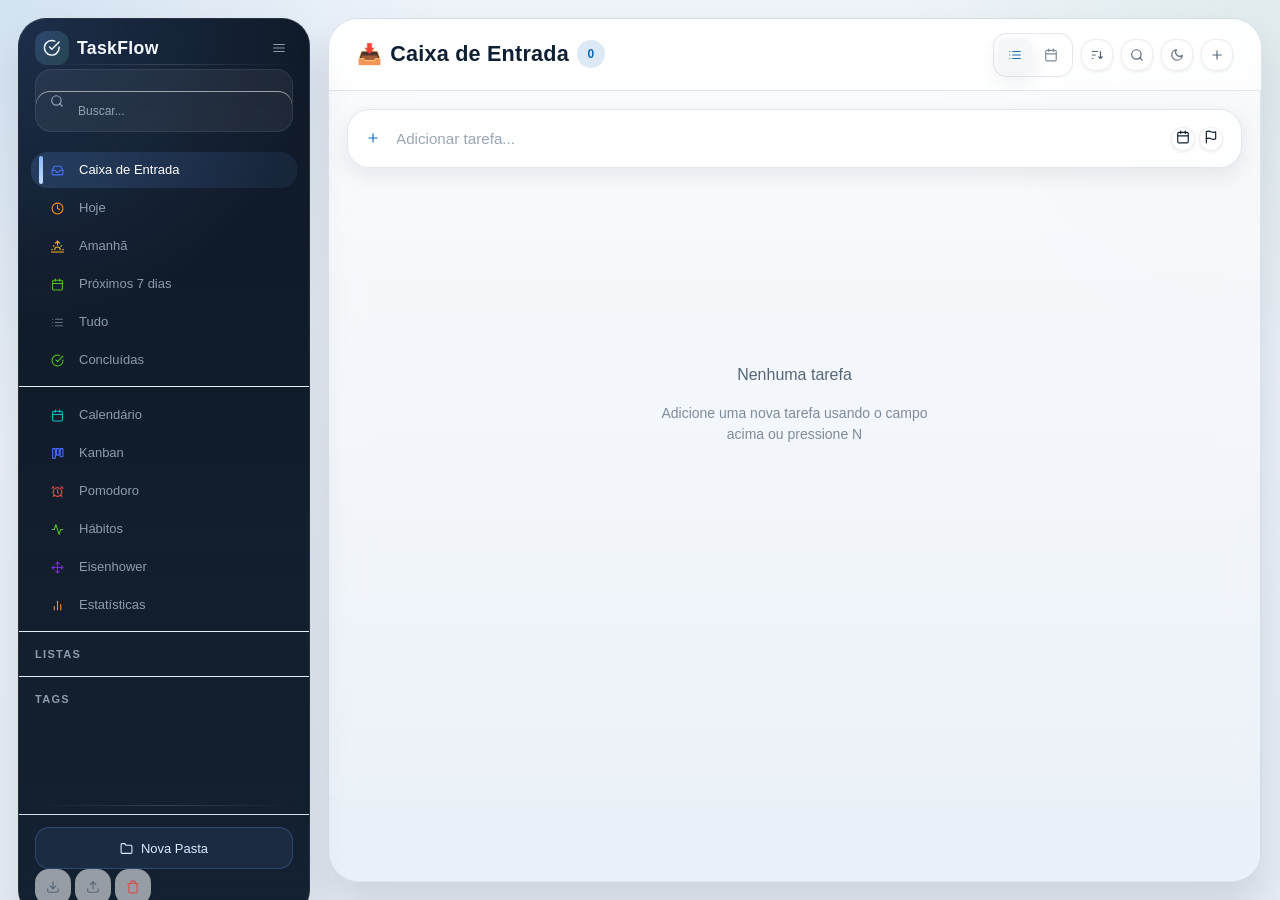
==== commit ede5e4bf: "feat(session4): rich text editor, UX theme, search, floating windows, bulk updates New features: - R" ====
--- a/TaskFlow.html
+++ b/TaskFlow.html
@@ -1821,18 +1821,315 @@
   line-height: var(--lh-tight);
 }
 
-.detail-desc-input {
-  width: 100%;
+.rich-text-field {
+  display: flex;
+  flex-direction: column;
+  gap: var(--space-3);
+}
+
+.rich-text-field--compact {
+  gap: var(--space-2);
+}
+
+.rich-text-toolbar {
+  display: flex;
+  align-items: center;
+  gap: 4px;
+  flex-wrap: nowrap;
+  overflow-x: auto;
+  scrollbar-width: none;
+  padding: 8px 12px;
+  border-radius: 22px;
+  border: 1px solid var(--border-light);
+  background: var(--bg-primary);
+  box-shadow: 0 16px 36px rgba(15, 23, 42, 0.08);
+}
+
+.rich-text-toolbar::-webkit-scrollbar {
+  display: none;
+}
+
+.rich-text-field--compact .rich-text-toolbar {
+  padding: 8px 10px;
+  border-radius: 18px;
+  gap: 4px;
+}
+
+.rich-text-btn {
+  width: 30px;
+  height: 30px;
+  border: none;
+  border-radius: 10px;
+  background: transparent;
+  color: var(--text-secondary);
+  display: inline-flex;
+  align-items: center;
+  justify-content: center;
+  cursor: pointer;
+  transition: transform var(--transition-fast), background var(--transition-fast), color var(--transition-fast), box-shadow var(--transition-fast);
+}
+
+.rich-text-field--compact .rich-text-btn {
+  width: 28px;
+  height: 28px;
+  border-radius: 9px;
+}
+
+.rich-text-btn:hover {
+  background: var(--bg-hover);
+  color: var(--text-primary);
+}
+
+.rich-text-btn.active {
+  background: var(--primary-alpha);
+  color: var(--primary);
+  box-shadow: inset 0 0 0 1px var(--primary-alpha);
+}
+
+.rich-text-btn--text {
+  font-size: 14px;
+  font-weight: var(--fw-semibold);
+}
+
+.rich-text-btn--italic {
+  font-style: italic;
+}
+
+.rich-text-btn--underline {
+  text-decoration: underline;
+}
+
+.rich-text-btn--strike {
+  text-decoration: line-through;
+}
+
+.rich-text-btn--highlight {
+  color: #c78300;
+}
+
+.rich-text-btn--highlight.active {
+  background: rgba(255, 221, 87, 0.7);
+  color: #7a5600;
+}
+
+.rich-text-btn svg {
+  width: 16px;
+  height: 16px;
+}
+
+.rich-text-separator {
+  width: 1px;
+  align-self: stretch;
+  background: var(--border-light);
+  margin: 0 2px;
+}
+
+.rich-text-more {
+  position: relative;
+}
+
+.rich-text-more-menu {
+  position: absolute;
+  right: 0;
+  top: calc(100% + 8px);
+  min-width: 190px;
+  display: none;
+  flex-direction: column;
+  gap: 2px;
+  padding: 6px;
+  background: var(--bg-primary);
+  border: 1px solid var(--border-light);
+  border-radius: var(--radius-lg);
+  box-shadow: var(--shadow-xl);
+  z-index: 20;
+}
+
+.rich-text-more.open .rich-text-more-menu {
+  display: flex;
+}
+
+.rich-text-more-item {
   border: none;
   background: transparent;
+  color: var(--text-secondary);
+  text-align: left;
+  border-radius: var(--radius-md);
+  padding: 9px 12px;
+  font-size: var(--fs-sm);
+  cursor: pointer;
+  transition: background var(--transition-fast), color var(--transition-fast);
+}
+
+.rich-text-more-item:hover {
+  background: var(--bg-hover);
+  color: var(--text-primary);
+}
+
+.rich-text-surface {
+  border: 1px solid var(--border-light);
+  border-radius: calc(var(--radius-lg) + 2px);
+  background: var(--bg-secondary);
+  padding: var(--space-3) var(--space-4);
+  min-height: 94px;
+  resize: vertical;
+  overflow: auto;
+  transition: border-color var(--transition-fast), box-shadow var(--transition-fast), background var(--transition-fast);
+}
+
+.rich-text-field--compact .rich-text-surface {
+  min-height: 82px;
+}
+
+.rich-text-field:focus-within .rich-text-surface {
+  border-color: var(--border-focus);
+  box-shadow: 0 0 0 4px var(--primary-alpha);
+  background: var(--bg-primary);
+}
+
+.rich-text-editor {
+  min-height: 52px;
+  height: 100%;
+  outline: none;
+  color: var(--text-secondary);
   font-size: var(--fs-md);
+  line-height: 1.65;
+  word-break: break-word;
+}
+
+.rich-text-editor--compact {
+  min-height: 44px;
+  font-size: var(--fs-sm);
+}
+
+.rich-text-field.is-expanded .rich-text-surface {
+  min-height: 240px;
+}
+
+.rich-text-field.is-empty .rich-text-editor::before {
+  content: attr(data-placeholder);
+  color: var(--text-placeholder);
+  pointer-events: none;
+}
+
+.rich-text-content p,
+.rich-text-content h2,
+.rich-text-content blockquote,
+.rich-text-content pre,
+.rich-text-content ul,
+.rich-text-content ol {
+  margin: 0 0 0.85em;
+}
+
+.rich-text-content p:last-child,
+.rich-text-content h2:last-child,
+.rich-text-content blockquote:last-child,
+.rich-text-content pre:last-child,
+.rich-text-content ul:last-child,
+.rich-text-content ol:last-child {
+  margin-bottom: 0;
+}
+
+.rich-text-content h2 {
+  font-size: 1.05rem;
+  font-weight: var(--fw-semibold);
+  color: var(--text-primary);
+  letter-spacing: -0.01em;
+}
+
+.rich-text-content ul,
+.rich-text-content ol {
+  padding-left: 1.3rem;
+}
+
+.rich-text-content ul[data-list-style="check"] {
+  list-style: none;
+  padding-left: 0;
+}
+
+.rich-text-content ul[data-list-style="check"] li {
+  position: relative;
+  padding-left: 1.7rem;
+}
+
+.rich-text-content ul[data-list-style="check"] li::before {
+  content: '';
+  position: absolute;
+  left: 0;
+  top: 0.35em;
+  width: 14px;
+  height: 14px;
+  border-radius: 4px;
+  border: 1.5px solid var(--border-color);
+  background: var(--bg-primary);
+}
+
+.rich-text-content ul[data-list-style="check"] li[data-checked="true"] {
+  color: var(--text-tertiary);
+  text-decoration: line-through;
+}
+
+.rich-text-content ul[data-list-style="check"] li[data-checked="true"]::before {
+  background: var(--primary);
+  border-color: var(--primary);
+  box-shadow: inset 0 0 0 2px var(--bg-primary);
+}
+
+.rich-text-content ul[data-list-style="check"] li[data-checked="true"]::after {
+  content: '';
+  position: absolute;
+  left: 5px;
+  top: 0.58em;
+  width: 5px;
+  height: 9px;
+  border-right: 2px solid var(--bg-primary);
+  border-bottom: 2px solid var(--bg-primary);
+  transform: rotate(40deg);
+}
+
+.rich-text-content blockquote {
+  border-left: 3px solid var(--primary);
+  padding-left: var(--space-3);
   color: var(--text-secondary);
-  outline: none;
-  padding: var(--space-1) 0;
-  min-height: 80px;
-  resize: vertical;
-  overflow-y: hidden;
-  line-height: var(--lh-normal);
+}
+
+.rich-text-content mark {
+  background: rgba(255, 221, 87, 0.72);
+  color: inherit;
+  padding: 0 0.18em;
+  border-radius: 0.28em;
+}
+
+.rich-text-content code {
+  font-family: "Consolas", "SFMono-Regular", monospace;
+  font-size: 0.92em;
+  background: var(--bg-tertiary);
+  color: var(--text-primary);
+  padding: 0.12em 0.38em;
+  border-radius: 0.45em;
+}
+
+.rich-text-content pre {
+  font-family: "Consolas", "SFMono-Regular", monospace;
+  font-size: 0.9em;
+  white-space: pre-wrap;
+  background: #0f172a;
+  color: #e2e8f0;
+  border-radius: var(--radius-lg);
+  padding: var(--space-3);
+  overflow-x: auto;
+}
+
+.rich-text-content pre code {
+  background: transparent;
+  color: inherit;
+  padding: 0;
+}
+
+.rich-text-content a {
+  color: var(--primary);
+  text-decoration: underline;
+  text-decoration-thickness: 1px;
+  text-underline-offset: 2px;
 }
 
 /* ── Subtasks in Detail ── */
@@ -3296,8 +3593,26 @@
   transition: opacity 0.1s ease;
 }
 
+.floating-window [data-rich-root] {
+  min-width: 0;
+}
+
+.floating-window .rich-text-toolbar {
+  flex-wrap: nowrap;
+  overflow-x: auto;
+  scrollbar-width: none;
+}
+
+.floating-window .rich-text-toolbar::-webkit-scrollbar {
+  display: none;
+}
+
+.floating-window .rich-text-surface {
+  padding: var(--space-2) var(--space-3);
+}
+
 .floating-window--compact {
-  width: 240px;
+  width: 280px;
   max-height: 300px;
 }
 
@@ -3371,6 +3686,14 @@
   display: flex;
   flex-direction: column;
   gap: var(--space-2);
+}
+
+.floating-window .rich-text-field {
+  gap: var(--space-2);
+}
+
+.floating-window .rich-text-surface {
+  min-height: 86px;
 }
 
 .floating-task-title {
@@ -3453,6 +3776,51 @@
   padding-top: var(--space-2);
 }
 
+.floating-opacity-control {
+  display: grid;
+  grid-template-columns: auto 1fr;
+  align-items: center;
+  gap: var(--space-3);
+  width: 100%;
+  font-size: var(--fs-xs);
+  color: var(--text-tertiary);
+}
+
+.floating-opacity-control span {
+  min-width: 72px;
+}
+
+.floating-opacity-control input[type="range"] {
+  width: 100%;
+  min-width: 0;
+  margin: 0;
+  display: block;
+}
+
+.floating-pom-task {
+  width: 100%;
+  padding: var(--space-2) var(--space-3);
+  border-radius: var(--radius-md);
+  background: var(--primary-alpha);
+  color: var(--text-primary);
+  font-size: var(--fs-xs);
+  text-align: center;
+  line-height: 1.45;
+}
+
+.floating-pom-task strong {
+  display: block;
+  margin-top: 2px;
+  font-size: var(--fs-sm);
+  color: var(--primary);
+  word-break: break-word;
+}
+
+.floating-pom-task.is-empty {
+  background: var(--bg-tertiary);
+  color: var(--text-tertiary);
+}
+
 .floating-meta svg {
   width: 10px;
   height: 10px;
@@ -3464,6 +3832,980 @@
   border-top: 1px solid var(--border-light);
   background: var(--bg-secondary);
   flex-shrink: 0;
+}
+
+/* ============================================
+   CORPORATE UX OVERRIDES
+   ============================================ */
+
+:root {
+  --primary: #0f6cbd;
+  --primary-hover: #0a5b9f;
+  --primary-light: #dbeeff;
+  --primary-dark: #084a84;
+  --primary-alpha: rgba(15, 108, 189, 0.14);
+
+  --accent-red: #d64f4f;
+  --accent-orange: #c9771c;
+  --accent-yellow: #c79b18;
+  --accent-green: #2f8f5b;
+  --accent-cyan: #137f88;
+  --accent-blue: #2563eb;
+  --accent-purple: #5b6bd8;
+
+  --priority-high: #d64f4f;
+  --priority-medium: #c9771c;
+  --priority-low: #0f6cbd;
+  --priority-none: #98a5b5;
+
+  --bg-primary: #f5f7fb;
+  --bg-secondary: #ffffff;
+  --bg-tertiary: #eaf0f7;
+  --bg-sidebar: #0f1b2d;
+  --bg-hover: #edf4ff;
+  --bg-active: #dbeeff;
+  --bg-modal-overlay: rgba(9, 18, 33, 0.45);
+  --bg-input: rgba(255, 255, 255, 0.92);
+
+  --text-primary: #102033;
+  --text-secondary: #566678;
+  --text-tertiary: #7d8b9b;
+  --text-placeholder: #99a6b4;
+  --text-inverse: #f7fbff;
+  --text-link: #0f6cbd;
+
+  --border-color: #d7e0ea;
+  --border-light: #e7edf5;
+  --border-focus: #0f6cbd;
+  --danger: #d64f4f;
+
+  --shadow-xs: 0 1px 3px rgba(10, 25, 47, 0.08);
+  --shadow-sm: 0 8px 20px rgba(10, 25, 47, 0.08);
+  --shadow-md: 0 16px 30px rgba(10, 25, 47, 0.1);
+  --shadow-lg: 0 24px 40px rgba(10, 25, 47, 0.12);
+  --shadow-xl: 0 32px 60px rgba(10, 25, 47, 0.18);
+
+  --font-family: "Aptos", "Segoe UI Variable Text", "Segoe UI", Tahoma, sans-serif;
+  --font-display: "Bahnschrift", "Aptos", "Segoe UI Variable Display", "Segoe UI", sans-serif;
+  --font-mono: "Cascadia Mono", Consolas, monospace;
+
+  --radius-sm: 8px;
+  --radius-md: 14px;
+  --radius-lg: 20px;
+  --radius-xl: 28px;
+
+  --sidebar-width: 292px;
+  --detail-width: 420px;
+  --header-height: 72px;
+
+  --shell-border: rgba(154, 170, 189, 0.28);
+  --shell-glass: rgba(255, 255, 255, 0.72);
+  --shell-muted: rgba(235, 241, 248, 0.74);
+  --sidebar-ink: rgba(242, 248, 255, 0.92);
+  --sidebar-muted: rgba(188, 205, 222, 0.72);
+  --sidebar-border: rgba(255, 255, 255, 0.08);
+  --app-backdrop:
+    radial-gradient(circle at top left, rgba(15, 108, 189, 0.12), transparent 28%),
+    radial-gradient(circle at top right, rgba(47, 143, 91, 0.08), transparent 24%),
+    linear-gradient(180deg, #eef3f9 0%, #e7edf5 100%);
+}
+
+[data-theme="dark"] {
+  --primary: #66a3ff;
+  --primary-hover: #8ab7ff;
+  --primary-light: #193150;
+  --primary-dark: #4a89ef;
+  --primary-alpha: rgba(102, 163, 255, 0.2);
+
+  --accent-red: #ff7b7b;
+  --accent-orange: #ffb45c;
+  --accent-yellow: #ffd666;
+  --accent-green: #60c08a;
+  --accent-cyan: #59b9c3;
+  --accent-blue: #7ea9ff;
+  --accent-purple: #95a3ff;
+
+  --priority-high: #ff7b7b;
+  --priority-medium: #ffb45c;
+  --priority-low: #66a3ff;
+  --priority-none: #72839a;
+
+  --bg-primary: #0f1724;
+  --bg-secondary: rgba(15, 24, 36, 0.9);
+  --bg-tertiary: #172334;
+  --bg-sidebar: #081120;
+  --bg-hover: #162335;
+  --bg-active: rgba(102, 163, 255, 0.18);
+  --bg-modal-overlay: rgba(3, 8, 17, 0.68);
+  --bg-input: rgba(17, 26, 39, 0.94);
+
+  --text-primary: #edf4ff;
+  --text-secondary: #b4c0cf;
+  --text-tertiary: #8191a4;
+  --text-placeholder: #607184;
+  --text-inverse: #0f1724;
+  --text-link: #8ab7ff;
+
+  --border-color: #233347;
+  --border-light: #1b293a;
+  --border-focus: #66a3ff;
+  --danger: #ff7b7b;
+
+  --shadow-xs: 0 1px 3px rgba(0, 0, 0, 0.22);
+  --shadow-sm: 0 10px 24px rgba(0, 0, 0, 0.26);
+  --shadow-md: 0 18px 36px rgba(0, 0, 0, 0.32);
+  --shadow-lg: 0 26px 52px rgba(0, 0, 0, 0.38);
+  --shadow-xl: 0 36px 72px rgba(0, 0, 0, 0.45);
+
+  --shell-border: rgba(121, 144, 170, 0.18);
+  --shell-glass: rgba(11, 20, 32, 0.78);
+  --shell-muted: rgba(15, 24, 36, 0.8);
+  --sidebar-ink: rgba(238, 246, 255, 0.94);
+  --sidebar-muted: rgba(138, 161, 188, 0.76);
+  --sidebar-border: rgba(255, 255, 255, 0.05);
+  --app-backdrop:
+    radial-gradient(circle at top left, rgba(102, 163, 255, 0.16), transparent 24%),
+    radial-gradient(circle at top right, rgba(96, 192, 138, 0.08), transparent 22%),
+    linear-gradient(180deg, #09111c 0%, #0c1522 100%);
+}
+
+html {
+  color-scheme: light dark;
+}
+
+body {
+  background: var(--app-backdrop);
+  color: var(--text-primary);
+}
+
+body::before {
+  content: "";
+  position: fixed;
+  inset: 0;
+  pointer-events: none;
+  background-image:
+    linear-gradient(rgba(255, 255, 255, 0.04) 1px, transparent 1px),
+    linear-gradient(90deg, rgba(255, 255, 255, 0.04) 1px, transparent 1px);
+  background-size: 32px 32px;
+  mask-image: linear-gradient(180deg, rgba(0, 0, 0, 0.36), transparent 72%);
+  opacity: 0.28;
+}
+
+button:focus-visible,
+input:focus-visible,
+textarea:focus-visible,
+select:focus-visible,
+.nav-item:focus-visible,
+.task-item:focus-visible {
+  outline: 2px solid var(--border-focus);
+  outline-offset: 2px;
+}
+
+.app {
+  padding: 18px;
+  gap: 18px;
+  background: transparent;
+}
+
+.sidebar,
+.main {
+  border: 1px solid var(--shell-border);
+  box-shadow: var(--shadow-lg);
+  backdrop-filter: blur(18px);
+}
+
+.sidebar {
+  border-radius: 28px;
+  background:
+    radial-gradient(circle at top left, rgba(102, 163, 255, 0.16), transparent 32%),
+    linear-gradient(180deg, rgba(10, 20, 35, 0.98) 0%, rgba(11, 24, 41, 0.96) 100%);
+  color: var(--sidebar-ink);
+  border-color: var(--sidebar-border);
+}
+
+.sidebar-header,
+.sidebar-search,
+.sidebar-section-header,
+.sidebar-footer {
+  position: relative;
+}
+
+.sidebar-header {
+  padding: 12px 16px 2px;
+}
+
+.sidebar-search {
+  padding: 2px 16px 10px;
+}
+
+.sidebar-header::after,
+.sidebar-footer::before {
+  content: "";
+  position: absolute;
+  left: 16px;
+  right: 16px;
+  height: 1px;
+  background: linear-gradient(90deg, transparent, rgba(255, 255, 255, 0.14), transparent);
+}
+
+.sidebar-header::after {
+  bottom: 2px;
+}
+
+.sidebar-footer::before {
+  top: -10px;
+}
+
+.sidebar-logo {
+  font-family: var(--font-display);
+  font-size: 1.1rem;
+  letter-spacing: 0.02em;
+  color: #f4f8ff;
+}
+
+.sidebar-logo .icon {
+  width: 34px;
+  height: 34px;
+  border-radius: 12px;
+  background: linear-gradient(135deg, rgba(102, 163, 255, 0.22), rgba(96, 192, 138, 0.18));
+}
+
+.sidebar-toggle,
+.sidebar-section-btn,
+.header-btn,
+.btn-icon {
+  border: 1px solid transparent;
+}
+
+.sidebar-toggle,
+.sidebar-section-btn {
+  color: var(--sidebar-muted);
+}
+
+.sidebar-toggle:hover,
+.sidebar-section-btn:hover {
+  color: #ffffff;
+  background: rgba(255, 255, 255, 0.08);
+  border-color: rgba(255, 255, 255, 0.08);
+}
+
+.sidebar-search-wrapper {
+  background: rgba(255, 255, 255, 0.06);
+  border: 1px solid rgba(255, 255, 255, 0.08);
+  border-radius: 16px;
+  overflow: hidden;
+}
+
+.sidebar-search-input {
+  height: 40px;
+  line-height: 40px;
+  padding-left: 42px;
+  border: none;
+  background: transparent;
+  color: var(--sidebar-ink);
+}
+
+.sidebar-search-input::placeholder {
+  color: var(--sidebar-muted);
+}
+
+.sidebar-search-wrapper svg {
+  left: 14px;
+  color: var(--sidebar-muted);
+}
+
+.sidebar-search-wrapper:focus-within {
+  background: rgba(255, 255, 255, 0.1);
+  border-color: rgba(102, 163, 255, 0.34);
+  box-shadow: 0 0 0 4px rgba(102, 163, 255, 0.12);
+}
+
+.sidebar-section-title {
+  color: var(--sidebar-muted);
+  letter-spacing: 0.12em;
+}
+
+.nav-item,
+.folder-header {
+  margin: 2px 12px;
+  border-radius: 16px;
+  color: var(--sidebar-muted);
+}
+
+.nav-item:hover,
+.folder-header:hover {
+  background: rgba(255, 255, 255, 0.07);
+  color: #ffffff;
+}
+
+.nav-item.active {
+  background: linear-gradient(90deg, rgba(102, 163, 255, 0.18), rgba(102, 163, 255, 0.08));
+  color: #ffffff;
+}
+
+.nav-item.active::before {
+  left: 8px;
+  width: 4px;
+  border-radius: 999px;
+  background: linear-gradient(180deg, #8ab7ff, #c5ddff);
+}
+
+.nav-item-count,
+.folder-chevron {
+  color: inherit;
+  opacity: 0.72;
+}
+
+.folder-lists .nav-item {
+  margin-left: 22px;
+}
+
+.sidebar-add-btn {
+  justify-content: center;
+  min-height: 42px;
+  border: 1px solid rgba(102, 163, 255, 0.24);
+  background: rgba(102, 163, 255, 0.08);
+  color: #dcecff;
+}
+
+.sidebar-add-btn:hover {
+  background: rgba(102, 163, 255, 0.14);
+}
+
+.main {
+  border-radius: 30px;
+  background: linear-gradient(180deg, var(--shell-glass) 0%, var(--shell-muted) 100%);
+}
+
+.main-header {
+  height: var(--header-height);
+  min-height: var(--header-height);
+  padding: 0 28px;
+  background:
+    linear-gradient(180deg, rgba(255, 255, 255, 0.76), rgba(255, 255, 255, 0.6));
+  border-bottom: 1px solid var(--shell-border);
+  backdrop-filter: blur(16px);
+}
+
+[data-theme="dark"] .main-header {
+  background: linear-gradient(180deg, rgba(9, 17, 28, 0.86), rgba(11, 20, 32, 0.72));
+}
+
+.main-header-title,
+.modal-title,
+.calendar-month-year,
+.chart-title,
+.sidebar-logo {
+  font-family: var(--font-display);
+}
+
+.main-header-title {
+  font-size: 1.35rem;
+  letter-spacing: 0.01em;
+}
+
+.main-header-count {
+  display: inline-flex;
+  align-items: center;
+  justify-content: center;
+  min-width: 28px;
+  height: 28px;
+  padding: 0 10px;
+  border-radius: 999px;
+  background: var(--primary-alpha);
+  color: var(--primary);
+  font-weight: var(--fw-semibold);
+}
+
+.header-btn,
+.btn-icon {
+  background: rgba(255, 255, 255, 0.56);
+  border-color: rgba(148, 163, 184, 0.18);
+  box-shadow: var(--shadow-xs);
+}
+
+[data-theme="dark"] .header-btn,
+[data-theme="dark"] .btn-icon {
+  background: rgba(18, 28, 43, 0.9);
+  border-color: rgba(110, 130, 154, 0.18);
+}
+
+.header-btn:hover,
+.btn-icon:hover {
+  transform: translateY(-1px);
+  box-shadow: var(--shadow-sm);
+}
+
+.view-toggle {
+  padding: 4px;
+  border: 1px solid var(--shell-border);
+  background: rgba(255, 255, 255, 0.52);
+  box-shadow: inset 0 1px 0 rgba(255, 255, 255, 0.4);
+}
+
+[data-theme="dark"] .view-toggle {
+  background: rgba(18, 28, 43, 0.88);
+}
+
+.view-toggle-btn {
+  width: 34px;
+  height: 34px;
+}
+
+.view-toggle-btn.active {
+  box-shadow: var(--shadow-sm);
+}
+
+.main-content {
+  background:
+    linear-gradient(180deg, rgba(255, 255, 255, 0.1), transparent 24%),
+    transparent;
+}
+
+.detail-panel {
+  background: linear-gradient(180deg, rgba(255, 255, 255, 0.52), rgba(255, 255, 255, 0.86));
+  border-left-color: var(--shell-border);
+}
+
+[data-theme="dark"] .detail-panel {
+  background: linear-gradient(180deg, rgba(11, 20, 32, 0.6), rgba(11, 20, 32, 0.94));
+}
+
+.detail-panel-header,
+.detail-panel-footer {
+  background: rgba(255, 255, 255, 0.34);
+  backdrop-filter: blur(12px);
+}
+
+[data-theme="dark"] .detail-panel-header,
+[data-theme="dark"] .detail-panel-footer {
+  background: rgba(11, 20, 32, 0.44);
+}
+
+input,
+textarea,
+select,
+.input,
+.textarea,
+.select {
+  border-color: rgba(148, 163, 184, 0.24);
+  box-shadow: inset 0 1px 0 rgba(255, 255, 255, 0.55);
+}
+
+[data-theme="dark"] input,
+[data-theme="dark"] textarea,
+[data-theme="dark"] select,
+[data-theme="dark"] .input,
+[data-theme="dark"] .textarea,
+[data-theme="dark"] .select {
+  box-shadow: inset 0 1px 0 rgba(255, 255, 255, 0.03);
+}
+
+.btn {
+  min-height: 40px;
+  border: 1px solid transparent;
+}
+
+.btn-primary {
+  background: linear-gradient(135deg, var(--primary), var(--primary-hover));
+  box-shadow: 0 12px 24px rgba(15, 108, 189, 0.2);
+}
+
+.btn-primary:hover {
+  transform: translateY(-1px);
+  box-shadow: 0 16px 28px rgba(15, 108, 189, 0.24);
+}
+
+.btn-secondary {
+  background: rgba(255, 255, 255, 0.66);
+  border-color: rgba(148, 163, 184, 0.2);
+}
+
+[data-theme="dark"] .btn-secondary {
+  background: rgba(18, 28, 43, 0.88);
+}
+
+.modal {
+  max-width: 560px;
+  border: 1px solid var(--shell-border);
+  border-radius: 30px;
+  background: linear-gradient(180deg, rgba(255, 255, 255, 0.96), rgba(247, 250, 255, 0.94));
+}
+
+[data-theme="dark"] .modal {
+  background: linear-gradient(180deg, rgba(10, 18, 29, 0.96), rgba(11, 20, 32, 0.94));
+}
+
+.modal-header,
+.modal-footer {
+  background: rgba(255, 255, 255, 0.46);
+}
+
+[data-theme="dark"] .modal-header,
+[data-theme="dark"] .modal-footer {
+  background: rgba(11, 20, 32, 0.52);
+}
+
+.context-menu,
+.dropdown,
+.date-picker,
+.search-modal,
+.floating-window,
+.kanban-column,
+.stat-card,
+.chart-container,
+.habit-card,
+.eisenhower-quadrant {
+  border: 1px solid var(--shell-border);
+  box-shadow: var(--shadow-md);
+}
+
+.quick-add {
+  margin: 18px 18px 14px;
+  padding: 16px 18px;
+  border: 1px solid var(--shell-border);
+  border-radius: 22px;
+  background: rgba(255, 255, 255, 0.74);
+  backdrop-filter: blur(16px);
+  top: 18px;
+  box-shadow: var(--shadow-sm);
+}
+
+[data-theme="dark"] .quick-add {
+  background: rgba(12, 21, 34, 0.74);
+}
+
+.quick-add-input {
+  font-size: 0.95rem;
+}
+
+.quick-add-actions {
+  opacity: 1;
+}
+
+.task-section-header {
+  top: 104px;
+  padding: 14px 24px 10px;
+  margin-bottom: 4px;
+  background: transparent;
+}
+
+.task-section-title {
+  letter-spacing: 0.1em;
+}
+
+.task-section-body {
+  display: flex;
+  flex-direction: column;
+  gap: 12px;
+  padding: 0 18px 18px;
+}
+
+.task-item {
+  margin: 0;
+  padding: 16px 18px;
+  border: 1px solid var(--shell-border);
+  border-bottom: 1px solid var(--shell-border);
+  border-radius: 20px;
+  background: rgba(255, 255, 255, 0.76);
+  box-shadow: var(--shadow-xs);
+}
+
+[data-theme="dark"] .task-item {
+  background: rgba(15, 24, 36, 0.86);
+}
+
+.task-item:hover {
+  transform: translateY(-1px);
+  box-shadow: var(--shadow-sm);
+}
+
+.task-item.selected {
+  border-color: rgba(15, 108, 189, 0.28);
+  box-shadow: 0 14px 28px rgba(15, 108, 189, 0.12);
+}
+
+.task-item-priority {
+  width: 5px;
+  border-radius: 999px;
+}
+
+.task-item-meta {
+  gap: 6px;
+}
+
+.task-item-due,
+.badge,
+.task-item-list-name,
+.task-item-subtask-count {
+  border: 1px solid rgba(148, 163, 184, 0.14);
+}
+
+.empty-state {
+  min-height: 46vh;
+}
+
+.empty-state-title {
+  font-family: var(--font-display);
+}
+
+#search-overlay {
+  background: rgba(7, 13, 24, 0.52);
+  backdrop-filter: blur(10px);
+  padding: 10vh 18px 18px;
+}
+
+.search-modal {
+  max-width: 760px;
+  border-radius: 30px;
+  background: linear-gradient(180deg, rgba(255, 255, 255, 0.96), rgba(248, 251, 255, 0.94));
+}
+
+[data-theme="dark"] .search-modal {
+  background: linear-gradient(180deg, rgba(10, 18, 29, 0.96), rgba(11, 20, 32, 0.94));
+}
+
+.search-input-wrapper {
+  min-height: 52px;
+  border-radius: 20px;
+  background: rgba(245, 248, 252, 0.9);
+}
+
+[data-theme="dark"] .search-input-wrapper {
+  background: rgba(16, 26, 40, 0.92);
+}
+
+.search-result-item {
+  margin: 0 10px 8px;
+  border: 1px solid transparent;
+  border-radius: 18px;
+}
+
+.search-result-item:hover {
+  background: rgba(15, 108, 189, 0.06);
+  border-color: rgba(15, 108, 189, 0.12);
+}
+
+.calendar-view,
+.habits-view,
+.stats-view,
+.eisenhower-view {
+  padding: 24px;
+}
+
+.calendar-header,
+.habits-header,
+.eisenhower-header {
+  padding: 18px 20px;
+  border: 1px solid var(--shell-border);
+  border-radius: 24px;
+  background: rgba(255, 255, 255, 0.68);
+  box-shadow: var(--shadow-sm);
+}
+
+[data-theme="dark"] .calendar-header,
+[data-theme="dark"] .habits-header,
+[data-theme="dark"] .eisenhower-header {
+  background: rgba(12, 21, 34, 0.74);
+}
+
+.calendar-grid {
+  gap: 10px;
+  border: none;
+  background: transparent;
+}
+
+.calendar-day-name {
+  background: transparent;
+  color: var(--text-secondary);
+  font-size: 0.72rem;
+}
+
+.calendar-day {
+  min-height: 132px;
+  padding: 10px;
+  border: 1px solid var(--shell-border);
+  border-radius: 20px;
+  box-shadow: var(--shadow-xs);
+}
+
+.calendar-day.today {
+  box-shadow: 0 18px 26px rgba(15, 108, 189, 0.1);
+}
+
+.calendar-task {
+  border: 1px solid rgba(148, 163, 184, 0.12);
+}
+
+.kanban-view {
+  padding: 24px !important;
+}
+
+.kanban-view .kanban-header {
+  border: 1px solid var(--shell-border) !important;
+  border-radius: 24px !important;
+  box-shadow: var(--shadow-sm) !important;
+  background: rgba(255, 255, 255, 0.68) !important;
+  backdrop-filter: blur(12px);
+}
+
+[data-theme="dark"] .kanban-view .kanban-header {
+  background: rgba(12, 21, 34, 0.74) !important;
+}
+
+.kanban-column {
+  border-radius: 24px;
+  background: rgba(255, 255, 255, 0.62);
+}
+
+[data-theme="dark"] .kanban-column {
+  background: rgba(12, 21, 34, 0.82);
+}
+
+.kanban-column-body {
+  padding: 6px 12px 12px;
+}
+
+.kanban-card {
+  border-radius: 18px;
+  border-color: rgba(148, 163, 184, 0.16);
+}
+
+.kanban-card:hover {
+  transform: translateY(-1px);
+}
+
+.pomodoro-view {
+  padding: 28px 24px 44px;
+  gap: 22px;
+}
+
+.pomodoro-tabs,
+.pomodoro-stats {
+  border: 1px solid var(--shell-border);
+  background: rgba(255, 255, 255, 0.68);
+  box-shadow: var(--shadow-sm);
+}
+
+[data-theme="dark"] .pomodoro-tabs,
+[data-theme="dark"] .pomodoro-stats {
+  background: rgba(12, 21, 34, 0.78);
+}
+
+.pomodoro-tab.active {
+  background: linear-gradient(135deg, rgba(15, 108, 189, 0.16), rgba(15, 108, 189, 0.08));
+}
+
+.pomodoro-timer {
+  width: 320px;
+  height: 320px;
+}
+
+.pomodoro-timer-circle {
+  border: 1px solid var(--shell-border);
+  box-shadow: var(--shadow-md);
+  background:
+    radial-gradient(circle at center, rgba(15, 108, 189, 0.08), transparent 58%),
+    rgba(255, 255, 255, 0.78);
+}
+
+[data-theme="dark"] .pomodoro-timer-circle {
+  background:
+    radial-gradient(circle at center, rgba(102, 163, 255, 0.14), transparent 58%),
+    rgba(12, 21, 34, 0.84);
+}
+
+.pomodoro-time,
+.stat-card-value {
+  font-family: var(--font-display);
+}
+
+.pomodoro-btn {
+  border: 1px solid transparent;
+}
+
+.pomodoro-btn-secondary {
+  border-color: var(--shell-border);
+}
+
+.habits-grid {
+  gap: 14px;
+}
+
+.habit-card {
+  padding: 18px 20px;
+  border-radius: 24px;
+  background: linear-gradient(180deg, rgba(255, 255, 255, 0.86), rgba(248, 250, 254, 0.74));
+}
+
+[data-theme="dark"] .habit-card {
+  background: linear-gradient(180deg, rgba(12, 21, 34, 0.9), rgba(14, 25, 39, 0.82));
+}
+
+.habit-week {
+  padding: 8px;
+  border-radius: 999px;
+  background: rgba(15, 108, 189, 0.05);
+}
+
+.habit-day {
+  width: 32px;
+  height: 32px;
+  border-radius: 12px;
+}
+
+.habit-check-btn {
+  width: 46px;
+  height: 46px;
+  box-shadow: inset 0 1px 0 rgba(255, 255, 255, 0.45);
+}
+
+.stats-grid {
+  gap: 16px;
+}
+
+.stat-card,
+.chart-container {
+  border-radius: 24px;
+  background: linear-gradient(180deg, rgba(255, 255, 255, 0.84), rgba(249, 251, 255, 0.72));
+}
+
+[data-theme="dark"] .stat-card,
+[data-theme="dark"] .chart-container {
+  background: linear-gradient(180deg, rgba(12, 21, 34, 0.9), rgba(14, 25, 39, 0.82));
+}
+
+.chart-bar {
+  max-width: 44px;
+  border-radius: 14px 14px 6px 6px;
+  background: linear-gradient(180deg, rgba(15, 108, 189, 0.88), rgba(15, 108, 189, 0.62));
+}
+
+.stats-list-item {
+  border: 1px solid transparent;
+}
+
+.stats-list-item:hover {
+  border-color: rgba(15, 108, 189, 0.12);
+}
+
+.eisenhower-grid {
+  gap: 16px;
+}
+
+.eisenhower-quadrant {
+  border-radius: 24px;
+  background: linear-gradient(180deg, rgba(255, 255, 255, 0.86), rgba(249, 251, 255, 0.74));
+}
+
+[data-theme="dark"] .eisenhower-quadrant {
+  background: linear-gradient(180deg, rgba(12, 21, 34, 0.9), rgba(14, 25, 39, 0.82));
+}
+
+.eisenhower-card {
+  border-radius: 16px;
+  border-color: rgba(148, 163, 184, 0.16);
+}
+
+.eisenhower-card:hover {
+  transform: translateY(-1px);
+}
+
+.floating-window {
+  border-radius: 24px;
+  background: linear-gradient(180deg, rgba(255, 255, 255, 0.94), rgba(248, 251, 255, 0.88));
+}
+
+[data-theme="dark"] .floating-window {
+  background: linear-gradient(180deg, rgba(10, 18, 29, 0.94), rgba(11, 20, 32, 0.9));
+}
+
+.floating-window-titlebar,
+.floating-window-footer {
+  background: rgba(255, 255, 255, 0.48);
+}
+
+[data-theme="dark"] .floating-window-titlebar,
+[data-theme="dark"] .floating-window-footer {
+  background: rgba(11, 20, 32, 0.54);
+}
+
+.toast {
+  border-radius: 18px;
+  background: rgba(255, 255, 255, 0.94);
+}
+
+[data-theme="dark"] .toast {
+  background: rgba(10, 18, 29, 0.94);
+}
+
+@media (max-width: 1024px) {
+  .app {
+    padding: 12px;
+    gap: 12px;
+  }
+
+  .main,
+  .sidebar {
+    border-radius: 24px;
+  }
+
+  .detail-panel.open {
+    border-radius: 24px 0 0 24px;
+  }
+}
+
+@media (max-width: 768px) {
+  .app {
+    padding: 0;
+    gap: 0;
+  }
+
+  .main,
+  .sidebar,
+  .detail-panel.open {
+    border-radius: 0;
+    border-left: none;
+    border-right: none;
+  }
+
+  .main-header,
+  .calendar-view,
+  .habits-view,
+  .stats-view,
+  .eisenhower-view {
+    padding-left: 18px;
+    padding-right: 18px;
+  }
+
+  .task-section-body {
+    padding-left: 12px;
+    padding-right: 12px;
+  }
+
+  .quick-add {
+    margin-left: 12px;
+    margin-right: 12px;
+  }
+
+  .pomodoro-timer {
+    width: 280px;
+    height: 280px;
+  }
+
+  .habit-card {
+    flex-wrap: wrap;
+  }
+}
+
+@media (prefers-reduced-motion: reduce) {
+  *,
+  *::before,
+  *::after {
+    animation: none !important;
+    transition-duration: 0.01ms !important;
+    scroll-behavior: auto !important;
+  }
 }
 
 
@@ -3478,7 +4820,7 @@
       border: 3px solid var(--border-color); border-top-color: var(--primary);
       border-radius: 50%; animation: spin 0.8s linear infinite;
     }
-    .loading-text { font-family: 'Inter', sans-serif; font-size: 14px; color: var(--text-tertiary); }
+    .loading-text { font-family: var(--font-family); font-size: 14px; color: var(--text-tertiary); }
     .icon { display: inline-flex; align-items: center; justify-content: center; flex-shrink: 0; }
     .icon svg { width: 1em; height: 1em; }
   </style>
@@ -3599,6 +4941,20 @@
   download: `<svg viewBox="0 0 24 24" fill="none" stroke="currentColor" stroke-width="2" stroke-linecap="round" stroke-linejoin="round"><path d="M21 15v4a2 2 0 0 1-2 2H5a2 2 0 0 1-2-2v-4"/><polyline points="7 10 12 15 17 10"/><line x1="12" y1="15" x2="12" y2="3"/></svg>`,
 
   upload: `<svg viewBox="0 0 24 24" fill="none" stroke="currentColor" stroke-width="2" stroke-linecap="round" stroke-linejoin="round"><path d="M21 15v4a2 2 0 0 1-2 2H5a2 2 0 0 1-2-2v-4"/><polyline points="17 8 12 3 7 8"/><line x1="12" y1="3" x2="12" y2="15"/></svg>`,
+
+  expand: `<svg viewBox="0 0 24 24" fill="none" stroke="currentColor" stroke-width="1.8" stroke-linecap="round" stroke-linejoin="round"><path d="M8 3H5a2 2 0 0 0-2 2v3"/><path d="M16 3h3a2 2 0 0 1 2 2v3"/><path d="M8 21H5a2 2 0 0 1-2-2v-3"/><path d="M16 21h3a2 2 0 0 0 2-2v-3"/></svg>`,
+
+  checklist: `<svg viewBox="0 0 24 24" fill="none" stroke="currentColor" stroke-width="1.8" stroke-linecap="round" stroke-linejoin="round"><rect x="3.5" y="4" width="4" height="4" rx="1"/><path d="M4.75 6.1 5.8 7.2 7.4 5.2"/><line x1="10.5" y1="6" x2="20.5" y2="6"/><rect x="3.5" y="10" width="4" height="4" rx="1"/><path d="M4.75 12.1 5.8 13.2 7.4 11.2"/><line x1="10.5" y1="12" x2="20.5" y2="12"/><rect x="3.5" y="16" width="4" height="4" rx="1"/><line x1="10.5" y1="18" x2="20.5" y2="18"/></svg>`,
+
+  bulletList: `<svg viewBox="0 0 24 24" fill="none" stroke="currentColor" stroke-width="1.8" stroke-linecap="round" stroke-linejoin="round"><circle cx="5" cy="6" r="1.2" fill="currentColor"/><line x1="10" y1="6" x2="20" y2="6"/><circle cx="5" cy="12" r="1.2" fill="currentColor"/><line x1="10" y1="12" x2="20" y2="12"/><circle cx="5" cy="18" r="1.2" fill="currentColor"/><line x1="10" y1="18" x2="20" y2="18"/></svg>`,
+
+  orderedList: `<svg viewBox="0 0 24 24" fill="none" stroke="currentColor" stroke-width="1.8" stroke-linecap="round" stroke-linejoin="round"><path d="M4 7V4l-1 1"/><path d="M3 13h2a1 1 0 0 0 0-2H3"/><path d="M3 11h2a1 1 0 0 1 0 2H3"/><path d="M3 17h2a1 1 0 0 1 0 2H3"/><path d="M3 19h2"/><line x1="10" y1="6" x2="20" y2="6"/><line x1="10" y1="12" x2="20" y2="12"/><line x1="10" y1="18" x2="20" y2="18"/></svg>`,
+
+  quote: `<svg viewBox="0 0 24 24" fill="none" stroke="currentColor" stroke-width="1.8" stroke-linecap="round" stroke-linejoin="round"><path d="M8 8H5a2 2 0 0 0-2 2v3a2 2 0 0 0 2 2h2l-1 4"/><path d="M19 8h-3a2 2 0 0 0-2 2v3a2 2 0 0 0 2 2h2l-1 4"/></svg>`,
+
+  link: `<svg viewBox="0 0 24 24" fill="none" stroke="currentColor" stroke-width="1.9" stroke-linecap="round" stroke-linejoin="round"><path d="M10 13a5 5 0 0 1 0-7l1.5-1.5a5 5 0 1 1 7 7L17 13"/><path d="M14 11a5 5 0 0 1 0 7L12.5 19.5a5 5 0 1 1-7-7L7 11"/><line x1="8" y1="16" x2="16" y2="8"/></svg>`,
+
+  code: `<svg viewBox="0 0 24 24" fill="none" stroke="currentColor" stroke-width="1.9" stroke-linecap="round" stroke-linejoin="round"><polyline points="9 18 3 12 9 6"/><polyline points="15 6 21 12 15 18"/><line x1="13" y1="4" x2="11" y2="20"/></svg>`,
 };
 
 function icon(name, className = '') {
@@ -3614,6 +4970,750 @@
     .replace(/>/g, '&gt;')
     .replace(/"/g, '&quot;')
     .replace(/'/g, '&#039;');
+}
+
+
+// ── js/utils/richText.js ──
+// ============================================
+// Rich Text Editor Helpers
+// ============================================
+
+
+const LIST_STYLE_ATTR = 'data-list-style';
+const CHECKLIST_VALUE = 'check';
+const ALLOWED_PROTOCOLS = new Set(['http:', 'https:', 'mailto:', 'tel:']);
+
+function hasHtmlMarkup(value) {
+  return typeof value === 'string' && /<\/?[a-z][\s\S]*>/i.test(value);
+}
+
+function cleanPlainText(text) {
+  return String(text || '')
+    .replace(/\u00a0/g, ' ')
+    .replace(/\r\n?/g, '\n')
+    .replace(/[ \t]+\n/g, '\n')
+    .replace(/\n{3,}/g, '\n\n')
+    .trim();
+}
+
+function textToRichTextHtml(text) {
+  const normalized = cleanPlainText(text);
+  if (!normalized) return '';
+
+  return normalized
+    .split(/\n{2,}/)
+    .map(block => `<p>${escapeHtml(block).replace(/\n/g, '<br>')}</p>`)
+    .join('');
+}
+
+function sanitizeLinkHref(rawHref) {
+  let href = String(rawHref || '').trim();
+  if (!href) return '';
+
+  if (!/^[a-z][a-z0-9+.-]*:/i.test(href) && /^[^\s/]+\.[^\s]+/.test(href)) {
+    href = `https://${href}`;
+  }
+
+  try {
+    const url = new URL(href, 'https://taskflow.local');
+    if (!ALLOWED_PROTOCOLS.has(url.protocol.toLowerCase())) {
+      return '';
+    }
+    return url.protocol === 'mailto:' || url.protocol === 'tel:' ? href : url.href;
+  } catch {
+    return '';
+  }
+}
+
+function appendSanitizedChildren(source, target, context = {}) {
+  Array.from(source.childNodes).forEach(child => {
+    const cleanNode = sanitizeNode(child, target.ownerDocument, context);
+    if (cleanNode) {
+      target.appendChild(cleanNode);
+    }
+  });
+}
+
+function sanitizeList(source, tagName, doc) {
+  const list = doc.createElement(tagName);
+  if (tagName === 'ul' && source.getAttribute(LIST_STYLE_ATTR) === CHECKLIST_VALUE) {
+    list.setAttribute(LIST_STYLE_ATTR, CHECKLIST_VALUE);
+  }
+
+  Array.from(source.childNodes).forEach(child => {
+    const cleanNode = sanitizeNode(child, doc, { parentTag: 'li' });
+    if (!cleanNode) return;
+
+    const nodes = cleanNode.nodeType === Node.DOCUMENT_FRAGMENT_NODE
+      ? Array.from(cleanNode.childNodes)
+      : [cleanNode];
+
+    nodes.forEach(node => {
+      if (node.nodeType === Node.ELEMENT_NODE && node.tagName.toLowerCase() === 'li') {
+        list.appendChild(node);
+        return;
+      }
+
+      if (!cleanPlainText(node.textContent || '') && node.nodeName !== 'BR') {
+        return;
+      }
+
+      const li = doc.createElement('li');
+      li.appendChild(node);
+      list.appendChild(li);
+    });
+  });
+
+  return list;
+}
+
+function sanitizeNode(node, doc, context = {}) {
+  if (node.nodeType === Node.TEXT_NODE) {
+    return doc.createTextNode(node.textContent || '');
+  }
+
+  if (node.nodeType !== Node.ELEMENT_NODE) {
+    return null;
+  }
+
+  const tag = node.tagName.toLowerCase();
+
+  switch (tag) {
+    case 'br':
+      return doc.createElement('br');
+    case 'p':
+    case 'div': {
+      if (context.parentTag === 'li') {
+        const fragment = doc.createDocumentFragment();
+        appendSanitizedChildren(node, fragment, { parentTag: 'li' });
+        return fragment;
+      }
+      const p = doc.createElement('p');
+      appendSanitizedChildren(node, p, { parentTag: 'p' });
+      return p;
+    }
+    case 'b':
+    case 'strong': {
+      const strong = doc.createElement('strong');
+      appendSanitizedChildren(node, strong, { parentTag: 'strong' });
+      return strong;
+    }
+    case 'i':
+    case 'em': {
+      const em = doc.createElement('em');
+      appendSanitizedChildren(node, em, { parentTag: 'em' });
+      return em;
+    }
+    case 'u': {
+      const u = doc.createElement('u');
+      appendSanitizedChildren(node, u, { parentTag: 'u' });
+      return u;
+    }
+    case 'strike':
+    case 's': {
+      const s = doc.createElement('s');
+      appendSanitizedChildren(node, s, { parentTag: 's' });
+      return s;
+    }
+    case 'mark': {
+      const mark = doc.createElement('mark');
+      appendSanitizedChildren(node, mark, { parentTag: 'mark' });
+      return mark;
+    }
+    case 'code': {
+      const code = doc.createElement('code');
+      code.textContent = node.textContent || '';
+      return code;
+    }
+    case 'pre': {
+      const pre = doc.createElement('pre');
+      pre.textContent = node.textContent || '';
+      return pre;
+    }
+    case 'ul':
+      return sanitizeList(node, 'ul', doc);
+    case 'ol':
+      return sanitizeList(node, 'ol', doc);
+    case 'li': {
+      const li = doc.createElement('li');
+      if (node.getAttribute('data-checked') === 'true') {
+        li.setAttribute('data-checked', 'true');
+      }
+      appendSanitizedChildren(node, li, { parentTag: 'li' });
+      return li;
+    }
+    case 'a': {
+      const href = sanitizeLinkHref(node.getAttribute('href'));
+      if (!href) {
+        const fragment = doc.createDocumentFragment();
+        appendSanitizedChildren(node, fragment, { parentTag: 'a' });
+        return fragment;
+      }
+      const a = doc.createElement('a');
+      appendSanitizedChildren(node, a, { parentTag: 'a' });
+      a.setAttribute('href', href);
+      a.setAttribute('target', '_blank');
+      a.setAttribute('rel', 'noopener noreferrer nofollow');
+      return a;
+    }
+    case 'h1':
+    case 'h2':
+    case 'h3': {
+      const h2 = doc.createElement('h2');
+      appendSanitizedChildren(node, h2, { parentTag: 'h2' });
+      return h2;
+    }
+    case 'blockquote': {
+      const quote = doc.createElement('blockquote');
+      appendSanitizedChildren(node, quote, { parentTag: 'blockquote' });
+      return quote;
+    }
+    default: {
+      const fragment = doc.createDocumentFragment();
+      appendSanitizedChildren(node, fragment, context);
+      return fragment;
+    }
+  }
+}
+
+function stripRichTextFromHtml(html) {
+  if (!html) return '';
+  const temp = document.createElement('div');
+  temp.innerHTML = html;
+  const text = temp.innerText || temp.textContent || '';
+  return cleanPlainText(text);
+}
+
+function sanitizeRichText(html) {
+  if (!html) return '';
+
+  const parser = new DOMParser();
+  const parsed = parser.parseFromString(`<body>${html}</body>`, 'text/html');
+  const output = document.createElement('div');
+  appendSanitizedChildren(parsed.body, output, { parentTag: 'body' });
+
+  const safeHtml = output.innerHTML.trim();
+  return cleanPlainText(stripRichTextFromHtml(safeHtml)) ? safeHtml : '';
+}
+
+function normalizeRichTextHtml(value) {
+  if (!value) return '';
+  const raw = String(value);
+  return sanitizeRichText(hasHtmlMarkup(raw) ? raw : textToRichTextHtml(raw));
+}
+
+function stripRichText(value) {
+  if (!value) return '';
+  const raw = String(value);
+  return hasHtmlMarkup(raw) ? stripRichTextFromHtml(sanitizeRichText(raw)) : cleanPlainText(raw);
+}
+
+function truncateRichText(value, maxLength = 120) {
+  const text = stripRichText(value);
+  if (text.length <= maxLength) return text;
+  return `${text.slice(0, maxLength).trim()}...`;
+}
+
+function isRichTextEmpty(value) {
+  return !stripRichText(value);
+}
+
+function findClosestElement(node, selector, editor) {
+  if (!node) return null;
+  const element = node.nodeType === Node.ELEMENT_NODE ? node : node.parentElement;
+  if (!element) return null;
+  const closest = element.closest(selector);
+  return closest && editor.contains(closest) ? closest : null;
+}
+
+function getSelectionRange(editor) {
+  const selection = window.getSelection();
+  if (!selection || !selection.rangeCount) return null;
+  const range = selection.getRangeAt(0);
+  return editor.contains(range.commonAncestorContainer) ? range : null;
+}
+
+function cloneSelectionRange(editor) {
+  const range = getSelectionRange(editor);
+  return range ? range.cloneRange() : null;
+}
+
+function restoreSelection(range) {
+  if (!range) return false;
+  const selection = window.getSelection();
+  if (!selection) return false;
+  selection.removeAllRanges();
+  selection.addRange(range);
+  return true;
+}
+
+function focusEditor(editor, range) {
+  editor.focus();
+  if (!getSelectionRange(editor) && range) {
+    restoreSelection(range);
+  }
+}
+
+function insertHtmlAtSelection(editor, html, fallbackRange) {
+  const selection = window.getSelection();
+  if (!selection) return false;
+
+  focusEditor(editor, fallbackRange);
+  const range = getSelectionRange(editor) || fallbackRange;
+  if (!range) return false;
+
+  range.deleteContents();
+  const fragment = range.createContextualFragment(html);
+  const lastNode = fragment.lastChild;
+  range.insertNode(fragment);
+
+  if (lastNode) {
+    const caret = document.createRange();
+    caret.setStartAfter(lastNode);
+    caret.collapse(true);
+    selection.removeAllRanges();
+    selection.addRange(caret);
+  }
+
+  return true;
+}
+
+function insertPlainText(editor, text, fallbackRange) {
+  focusEditor(editor, fallbackRange);
+  if (!document.execCommand('insertText', false, text)) {
+    insertHtmlAtSelection(editor, escapeHtml(text).replace(/\n/g, '<br>'), fallbackRange);
+  }
+}
+
+function wrapRangeWithElement(editor, tagName, fallbackText, attributes = {}, fallbackRange) {
+  focusEditor(editor, fallbackRange);
+  const range = getSelectionRange(editor) || fallbackRange;
+  if (!range) return;
+
+  const wrapper = document.createElement(tagName);
+  Object.entries(attributes).forEach(([key, value]) => {
+    wrapper.setAttribute(key, value);
+  });
+
+  if (range.collapsed) {
+    wrapper.textContent = fallbackText;
+    range.insertNode(wrapper);
+    const selection = window.getSelection();
+    const innerRange = document.createRange();
+    innerRange.selectNodeContents(wrapper);
+    selection.removeAllRanges();
+    selection.addRange(innerRange);
+    return;
+  }
+
+  const content = range.extractContents();
+  wrapper.appendChild(content);
+  range.insertNode(wrapper);
+  const selection = window.getSelection();
+  const newRange = document.createRange();
+  newRange.selectNodeContents(wrapper);
+  selection.removeAllRanges();
+  selection.addRange(newRange);
+}
+
+function getCurrentList(editor) {
+  const range = getSelectionRange(editor);
+  if (!range) return null;
+  return findClosestElement(range.startContainer, 'ul, ol', editor);
+}
+
+function toggleChecklist(editor, fallbackRange) {
+  focusEditor(editor, fallbackRange);
+  let list = getCurrentList(editor);
+
+  if (!list) {
+    document.execCommand('insertUnorderedList');
+    list = getCurrentList(editor);
+  } else if (list.tagName.toLowerCase() === 'ol') {
+    document.execCommand('insertOrderedList');
+    document.execCommand('insertUnorderedList');
+    list = getCurrentList(editor);
+  }
+
+  if (list && list.tagName.toLowerCase() === 'ul') {
+    if (list.getAttribute(LIST_STYLE_ATTR) === CHECKLIST_VALUE) {
+      list.removeAttribute(LIST_STYLE_ATTR);
+    } else {
+      list.setAttribute(LIST_STYLE_ATTR, CHECKLIST_VALUE);
+    }
+  }
+}
+
+function toggleList(editor, ordered, fallbackRange) {
+  focusEditor(editor, fallbackRange);
+  const currentList = getCurrentList(editor);
+  if (currentList && currentList.tagName.toLowerCase() === 'ul') {
+    currentList.removeAttribute(LIST_STYLE_ATTR);
+  }
+  document.execCommand(ordered ? 'insertOrderedList' : 'insertUnorderedList');
+  const updatedList = getCurrentList(editor);
+  if (updatedList && updatedList.tagName.toLowerCase() === 'ul') {
+    updatedList.removeAttribute(LIST_STYLE_ATTR);
+  }
+}
+
+function toggleHeading(editor, fallbackRange) {
+  focusEditor(editor, fallbackRange);
+  const range = getSelectionRange(editor) || fallbackRange;
+  const currentHeading = range ? findClosestElement(range.startContainer, 'h2', editor) : null;
+  document.execCommand('formatBlock', false, currentHeading ? 'p' : 'h2');
+}
+
+function toggleQuote(editor, fallbackRange) {
+  focusEditor(editor, fallbackRange);
+  const range = getSelectionRange(editor) || fallbackRange;
+  const currentQuote = range ? findClosestElement(range.startContainer, 'blockquote', editor) : null;
+  document.execCommand('formatBlock', false, currentQuote ? 'p' : 'blockquote');
+}
+
+function insertTimestamp(editor, fallbackRange) {
+  const stamp = new Intl.DateTimeFormat('pt-BR', {
+    dateStyle: 'short',
+    timeStyle: 'short'
+  }).format(new Date());
+  insertPlainText(editor, stamp, fallbackRange);
+}
+
+function insertCodeBlock(editor, fallbackRange) {
+  focusEditor(editor, fallbackRange);
+  const range = getSelectionRange(editor) || fallbackRange;
+  const selectedText = range ? range.toString() : '';
+  insertHtmlAtSelection(
+    editor,
+    `<pre>${escapeHtml(selectedText || 'bloco de código')}</pre><p><br></p>`,
+    fallbackRange
+  );
+}
+
+function insertLink(editor, fallbackRange) {
+  const preservedRange = fallbackRange || cloneSelectionRange(editor);
+  const input = window.prompt('Informe o link (http, https, mailto ou tel):', 'https://');
+  if (input === null) return;
+
+  const href = sanitizeLinkHref(input);
+  if (!href) {
+    window.alert('O link informado não é permitido.');
+    return;
+  }
+
+  focusEditor(editor, preservedRange);
+  const range = getSelectionRange(editor) || preservedRange;
+  const text = range && range.toString().trim() ? range.toString().trim() : href;
+  wrapRangeWithElement(
+    editor,
+    'a',
+    text,
+    {
+      href,
+      target: '_blank',
+      rel: 'noopener noreferrer nofollow'
+    },
+    preservedRange
+  );
+}
+
+function clearFormatting(editor, fallbackRange) {
+  focusEditor(editor, fallbackRange);
+  document.execCommand('removeFormat');
+  const range = getSelectionRange(editor) || fallbackRange;
+  const currentHeading = range ? findClosestElement(range.startContainer, 'h2, blockquote', editor) : null;
+  if (currentHeading) {
+    document.execCommand('formatBlock', false, 'p');
+  }
+}
+
+function updateEditorEmptyState(root, editor) {
+  root.classList.toggle('is-empty', isRichTextEmpty(editor.innerHTML));
+}
+
+function updateToolbarState(root, editor) {
+  const range = getSelectionRange(editor);
+  const currentList = range ? findClosestElement(range.startContainer, 'ul, ol', editor) : null;
+  const activeMap = {
+    heading: !!(range && findClosestElement(range.startContainer, 'h2', editor)),
+    highlight: !!(range && findClosestElement(range.startContainer, 'mark', editor)),
+    checklist: !!(currentList && currentList.tagName.toLowerCase() === 'ul' && currentList.getAttribute(LIST_STYLE_ATTR) === CHECKLIST_VALUE),
+    bulletList: !!(currentList && currentList.tagName.toLowerCase() === 'ul' && currentList.getAttribute(LIST_STYLE_ATTR) !== CHECKLIST_VALUE),
+    orderedList: !!(currentList && currentList.tagName.toLowerCase() === 'ol'),
+    quote: !!(range && findClosestElement(range.startContainer, 'blockquote', editor)),
+    code: !!(range && findClosestElement(range.startContainer, 'code', editor)),
+    toggleMore: root.querySelector('[data-rich-more]')?.classList.contains('open')
+  };
+
+  root.querySelectorAll('[data-rich-action]').forEach(button => {
+    const action = button.dataset.richAction;
+    let isActive = false;
+
+    if (action === 'bold' || action === 'italic' || action === 'underline' || action === 'strikeThrough') {
+      try {
+        isActive = document.queryCommandState(action);
+      } catch {
+        isActive = false;
+      }
+    } else if (action === 'expand') {
+      isActive = root.classList.contains('is-expanded');
+    } else if (Object.prototype.hasOwnProperty.call(activeMap, action)) {
+      isActive = activeMap[action];
+    }
+
+    button.classList.toggle('active', !!isActive);
+  });
+}
+
+function renderRichTextEditor({
+  value = '',
+  placeholder = 'Adicionar descrição...',
+  compact = false,
+  allowExpand = true
+} = {}) {
+  const initialValue = normalizeRichTextHtml(value);
+
+  return `
+    <div class="rich-text-field ${compact ? 'rich-text-field--compact' : ''} ${isRichTextEmpty(initialValue) ? 'is-empty' : ''}" data-rich-root>
+      <div class="rich-text-toolbar" data-rich-toolbar>
+        ${allowExpand ? `<button type="button" class="rich-text-btn rich-text-btn--icon" data-rich-action="expand" title="Expandir editor">${icon('expand')}</button>` : ''}
+        ${allowExpand ? '<span class="rich-text-separator" aria-hidden="true"></span>' : ''}
+        <button type="button" class="rich-text-btn rich-text-btn--text" data-rich-action="heading" title="Título">H</button>
+        <button type="button" class="rich-text-btn rich-text-btn--text" data-rich-action="bold" title="Negrito">B</button>
+        <button type="button" class="rich-text-btn rich-text-btn--text rich-text-btn--highlight" data-rich-action="highlight" title="Destaque">A</button>
+        <span class="rich-text-separator" aria-hidden="true"></span>
+        <button type="button" class="rich-text-btn rich-text-btn--icon" data-rich-action="checklist" title="Checklist">${icon('checklist')}</button>
+        <button type="button" class="rich-text-btn rich-text-btn--icon" data-rich-action="bulletList" title="Lista com marcadores">${icon('bulletList')}</button>
+        <button type="button" class="rich-text-btn rich-text-btn--icon" data-rich-action="orderedList" title="Lista numerada">${icon('orderedList')}</button>
+        <span class="rich-text-separator" aria-hidden="true"></span>
+        <button type="button" class="rich-text-btn rich-text-btn--text rich-text-btn--italic" data-rich-action="italic" title="Itálico">I</button>
+        <button type="button" class="rich-text-btn rich-text-btn--text rich-text-btn--underline" data-rich-action="underline" title="Sublinhado">U</button>
+        <button type="button" class="rich-text-btn rich-text-btn--text rich-text-btn--strike" data-rich-action="strikeThrough" title="Tachado">S</button>
+        <span class="rich-text-separator" aria-hidden="true"></span>
+        <button type="button" class="rich-text-btn rich-text-btn--icon" data-rich-action="quote" title="Citação">${icon('quote')}</button>
+        <button type="button" class="rich-text-btn rich-text-btn--icon" data-rich-action="timestamp" title="Inserir data e hora">${icon('today')}</button>
+        <span class="rich-text-separator" aria-hidden="true"></span>
+        <button type="button" class="rich-text-btn rich-text-btn--icon" data-rich-action="link" title="Inserir link">${icon('link')}</button>
+        <button type="button" class="rich-text-btn rich-text-btn--icon" data-rich-action="code" title="Código inline">${icon('code')}</button>
+        <div class="rich-text-more" data-rich-more>
+          <button type="button" class="rich-text-btn rich-text-btn--icon" data-rich-action="toggleMore" title="Mais opções">${icon('moreH')}</button>
+          <div class="rich-text-more-menu" data-rich-more-menu>
+            <button type="button" class="rich-text-more-item" data-rich-action="paragraph">Parágrafo</button>
+            <button type="button" class="rich-text-more-item" data-rich-action="codeBlock">Bloco de código</button>
+            <button type="button" class="rich-text-more-item" data-rich-action="timestamp">Inserir data e hora</button>
+            <button type="button" class="rich-text-more-item" data-rich-action="clear">Limpar formatação</button>
+          </div>
+        </div>
+      </div>
+      <div class="rich-text-surface">
+        <div
+          class="rich-text-editor rich-text-content ${compact ? 'rich-text-editor--compact' : ''}"
+          contenteditable="true"
+          spellcheck="true"
+          data-rich-editor
+          data-placeholder="${escapeHtml(placeholder)}"
+        >${initialValue}</div>
+      </div>
+    </div>
+  `;
+}
+
+function bindRichTextEditor(root, {
+  initialValue = '',
+  onChange = null,
+  onSave = null
+} = {}) {
+  const host = typeof root === 'string' ? document.querySelector(root) : root;
+  if (!host) return null;
+
+  const scope = host.matches?.('[data-rich-root]') ? host : (host.querySelector('[data-rich-root]') || host);
+  const editor = scope.querySelector('[data-rich-editor]');
+  const moreWrap = scope.querySelector('[data-rich-more]');
+  if (!editor) return null;
+
+  let lastSelection = null;
+  editor.innerHTML = normalizeRichTextHtml(initialValue);
+
+  const syncValue = () => {
+    const safeValue = normalizeRichTextHtml(editor.innerHTML);
+    scope.dataset.richValue = safeValue;
+    updateEditorEmptyState(scope, editor);
+    updateToolbarState(scope, editor);
+    if (onChange) {
+      onChange(safeValue, stripRichText(safeValue));
+    }
+    return safeValue;
+  };
+
+  const saveValue = async () => {
+    const safeValue = syncValue();
+    if (onSave) {
+      await onSave(safeValue, stripRichText(safeValue));
+    }
+    return safeValue;
+  };
+
+  const closeMoreMenu = () => {
+    if (moreWrap) {
+      moreWrap.classList.remove('open');
+    }
+    updateToolbarState(scope, editor);
+  };
+
+  const handleAction = async (action) => {
+    if (!action) return;
+
+    if (action === 'toggleMore') {
+      if (moreWrap) {
+        moreWrap.classList.toggle('open');
+        updateToolbarState(scope, editor);
+      }
+      return;
+    }
+
+    closeMoreMenu();
+
+    switch (action) {
+      case 'expand':
+        scope.classList.toggle('is-expanded');
+        break;
+      case 'heading':
+        toggleHeading(editor, lastSelection);
+        break;
+      case 'bold':
+      case 'italic':
+      case 'underline':
+      case 'strikeThrough':
+        focusEditor(editor, lastSelection);
+        document.execCommand(action);
+        break;
+      case 'highlight':
+        wrapRangeWithElement(editor, 'mark', 'texto destacado', {}, lastSelection);
+        break;
+      case 'checklist':
+        toggleChecklist(editor, lastSelection);
+        break;
+      case 'bulletList':
+        toggleList(editor, false, lastSelection);
+        break;
+      case 'orderedList':
+        toggleList(editor, true, lastSelection);
+        break;
+      case 'quote':
+        toggleQuote(editor, lastSelection);
+        break;
+      case 'timestamp':
+        insertTimestamp(editor, lastSelection);
+        break;
+      case 'link':
+        insertLink(editor, lastSelection);
+        break;
+      case 'code':
+        wrapRangeWithElement(editor, 'code', 'codigo', {}, lastSelection);
+        break;
+      case 'paragraph':
+        focusEditor(editor, lastSelection);
+        document.execCommand('formatBlock', false, 'p');
+        break;
+      case 'codeBlock':
+        insertCodeBlock(editor, lastSelection);
+        break;
+      case 'clear':
+        clearFormatting(editor, lastSelection);
+        break;
+      default:
+        break;
+    }
+
+    lastSelection = cloneSelectionRange(editor);
+    syncValue();
+  };
+
+  scope.querySelectorAll('[data-rich-action]').forEach(button => {
+    button.addEventListener('mousedown', (e) => {
+      e.preventDefault();
+    });
+
+    button.addEventListener('click', async () => {
+      await handleAction(button.dataset.richAction);
+    });
+  });
+
+  editor.addEventListener('input', () => {
+    lastSelection = cloneSelectionRange(editor);
+    syncValue();
+  });
+
+  editor.addEventListener('focus', () => {
+    lastSelection = cloneSelectionRange(editor);
+    updateToolbarState(scope, editor);
+  });
+
+  editor.addEventListener('keyup', () => {
+    lastSelection = cloneSelectionRange(editor);
+    updateToolbarState(scope, editor);
+  });
+
+  editor.addEventListener('mouseup', () => {
+    lastSelection = cloneSelectionRange(editor);
+    updateToolbarState(scope, editor);
+  });
+
+  editor.addEventListener('click', (e) => {
+    const listItem = e.target.closest('li');
+    const checklist = listItem?.parentElement;
+    if (!listItem || !checklist || checklist.getAttribute(LIST_STYLE_ATTR) !== CHECKLIST_VALUE) {
+      return;
+    }
+
+    const rect = listItem.getBoundingClientRect();
+    if (e.clientX - rect.left > 26) {
+      return;
+    }
+
+    e.preventDefault();
+    listItem.setAttribute(
+      'data-checked',
+      listItem.getAttribute('data-checked') === 'true' ? 'false' : 'true'
+    );
+    lastSelection = cloneSelectionRange(editor);
+    syncValue();
+  });
+
+  editor.addEventListener('paste', (e) => {
+    e.preventDefault();
+    const text = e.clipboardData?.getData('text/plain') || '';
+    insertPlainText(editor, text, lastSelection);
+    lastSelection = cloneSelectionRange(editor);
+    syncValue();
+  });
+
+  scope.addEventListener('focusout', async (e) => {
+    if (!scope.contains(e.relatedTarget)) {
+      closeMoreMenu();
+      await saveValue();
+    }
+  });
+
+  syncValue();
+
+  return {
+    root: scope,
+    editor,
+    focus() {
+      focusEditor(editor, lastSelection);
+    },
+    getValue() {
+      return normalizeRichTextHtml(editor.innerHTML);
+    },
+    async save() {
+      return saveValue();
+    },
+    setValue(value) {
+      editor.innerHTML = normalizeRichTextHtml(value);
+      syncValue();
+    }
+  };
 }
 
 
@@ -3849,6 +5949,7 @@
 // IndexedDB Database Layer
 // ============================================
 
+
 const DB_NAME = 'ticktick_clone';
 const DB_VERSION = 1;
 
@@ -3951,6 +6052,33 @@
     const request = store.put(data);
     request.onsuccess = () => resolve(data);
     request.onerror = (e) => reject(e.target.error);
+  });
+}
+
+async function dbBulkUpdate(storeName, items) {
+  await openDB();
+
+  if (!Array.isArray(items) || items.length === 0) {
+    return [];
+  }
+
+  return new Promise((resolve, reject) => {
+    const tx = db.transaction(storeName, 'readwrite');
+    const store = tx.objectStore(storeName);
+    const timestamp = new Date().toISOString();
+    const preparedItems = items.map(item => ({
+      ...item,
+      createdAt: item.createdAt || timestamp,
+      updatedAt: timestamp
+    }));
+
+    tx.oncomplete = () => resolve(preparedItems);
+    tx.onerror = () => reject(tx.error);
+    tx.onabort = () => reject(tx.error || new Error('Bulk update aborted'));
+
+    for (const item of preparedItems) {
+      store.put(item);
+    }
   });
 }
 
@@ -4086,7 +6214,7 @@
   return {
     id: typeof item.id === 'string' ? item.id : generateId(),
     title: sanitizeStr(item.title || 'Sem título'),
-    description: sanitizeStr(typeof item.description === 'string' ? item.description : ''),
+    description: normalizeRichTextHtml(typeof item.description === 'string' ? item.description : ''),
     listId: typeof item.listId === 'string' ? item.listId : 'inbox',
     priority: [0,1,2,3].includes(item.priority) ? item.priority : 0,
     dueDate: isValidDate(item.dueDate) ? item.dueDate : null,
@@ -4291,6 +6419,7 @@
   // Navigation
   currentView: 'inbox',       // inbox | today | tomorrow | week | all | completed | list:<id> | calendar | kanban | pomodoro | habits | stats
   currentListId: 'inbox',
+  searchReturnView: 'inbox',
   selectedTaskId: null,
   detailOpen: false,
   sidebarOpen: true,
@@ -4332,6 +6461,7 @@
   pomodoroTimeLeft: 25 * 60,
   pomodoroSession: 0,
   pomodoroTaskId: null,
+  pomodoroCommand: null,      // null | 'skip' | 'reset' — used by floating window to trigger actions
 
   // Floating windows
   floatingTask: false,
@@ -4463,7 +6593,7 @@
 
     // Ignore if typing in input/textarea
     const tag = e.target.tagName.toLowerCase();
-    if (tag === 'input' || tag === 'textarea' || tag === 'select') return;
+    if (tag === 'input' || tag === 'textarea' || tag === 'select' || e.target.isContentEditable || e.target.closest?.('[data-rich-root]')) return;
 
     // Ignore if modal is open
     if (state.modalOpen) {
@@ -4496,7 +6626,10 @@
         if (state.detailOpen) {
           setState({ detailOpen: false, selectedTaskId: null });
         } else if (state.searchQuery) {
-          setState({ searchQuery: '', currentView: 'inbox' });
+          setState({
+            searchQuery: '',
+            currentView: state.currentView === 'search' ? (state.searchReturnView || 'inbox') : state.currentView
+          });
         }
         break;
 
@@ -4534,30 +6667,6 @@
 
 
 
-// (Description mode toggle removed — always shows textarea)
-
-// Renders basic Markdown to safe HTML
-function renderMarkdown(text) {
-  if (!text) return '';
-  // Escape HTML first
-  let html = text
-    .replace(/&/g, '&amp;')
-    .replace(/</g, '&lt;')
-    .replace(/>/g, '&gt;');
-  // Headings: ## Title
-  html = html.replace(/^##\s+(.+)$/gm, '<strong style="display:block;font-size:1.1em;margin:4px 0">$1</strong>');
-  // Bold: **text**
-  html = html.replace(/\*\*(.+?)\*\*/g, '<strong>$1</strong>');
-  // Italic: *text*
-  html = html.replace(/\*(.+?)\*/g, '<em>$1</em>');
-  // Inline code: `code`
-  html = html.replace(/`(.+?)`/g, '<code style="background:var(--bg-tertiary);padding:0 4px;border-radius:3px;font-size:0.9em">$1</code>');
-  // List items: - item
-  html = html.replace(/^-\s+(.+)$/gm, '<div style="padding-left:12px">• $1</div>');
-  // Line breaks
-  html = html.replace(/\n/g, '<br>');
-  return html;
-}
 
 function renderTaskDetail() {
   const panel = document.getElementById('detail-panel');
@@ -4607,7 +6716,13 @@
       <!-- Description -->
       <div class="detail-field">
         <div class="detail-field-label">${icon('description')} Descrição</div>
-        <textarea class="detail-desc-input" id="detail-desc" placeholder="Adicionar descrição...">${escapeHtml(task.description || '')}</textarea>
+        <div id="detail-desc-root">
+          ${renderRichTextEditor({
+            value: task.description || '',
+            placeholder: 'Adicionar descrição...',
+            allowExpand: true
+          })}
+        </div>
       </div>
 
       <!-- List -->
@@ -4615,7 +6730,7 @@
         <div class="detail-field-label">${icon('inbox')} Lista</div>
         <select class="select" id="detail-list" style="height:32px;font-size:var(--fs-sm)">
           ${state.lists.map(l => `
-            <option value="${l.id}" ${l.id === task.listId ? 'selected' : ''}>${l.emoji || ''} ${escapeHtml(l.name)}</option>
+            <option value="${l.id}" ${l.id === task.listId ? 'selected' : ''}>${escapeHtml(l.emoji || '')} ${escapeHtml(l.name)}</option>
           `).join('')}
         </select>
       </div>
@@ -4794,21 +6909,17 @@
     await saveTask(task);
   });
 
-  // Description: auto-grow + update in memory while typing, save to DB on blur
-  const descEl = document.getElementById('detail-desc');
-  if (descEl) {
-    descEl.style.height = 'auto';
-    descEl.style.height = descEl.scrollHeight + 'px';
-    descEl.addEventListener('input', (e) => {
-      task.description = e.target.value;
-      descEl.style.height = 'auto';
-      descEl.style.height = descEl.scrollHeight + 'px';
-    });
-    descEl.addEventListener('blur', async (e) => {
-      task.description = e.target.value;
+  // Description rich text editor
+  bindRichTextEditor(document.getElementById('detail-desc-root'), {
+    initialValue: task.description || '',
+    onChange: (html) => {
+      task.description = html;
+    },
+    onSave: async (html) => {
+      task.description = html;
       await saveTask(task);
-    });
-  }
+    }
+  });
 
   // List
   document.getElementById('detail-list')?.addEventListener('change', async (e) => {
@@ -4881,8 +6992,10 @@
   document.querySelectorAll('[data-subtask-toggle]').forEach(el => {
     el.addEventListener('click', async () => {
       const idx = parseInt(el.dataset.subtaskToggle);
-      task.subtasks[idx].completed = !task.subtasks[idx].completed;
-      await saveTask(task);
+      if (task.subtasks && idx >= 0 && idx < task.subtasks.length) {
+        task.subtasks[idx].completed = !task.subtasks[idx].completed;
+        await saveTask(task);
+      }
     });
   });
 
@@ -4893,8 +7006,10 @@
       clearTimeout(timeout);
       timeout = setTimeout(async () => {
         const idx = parseInt(el.dataset.subtaskEdit);
-        task.subtasks[idx].title = el.value;
-        await saveTask(task, false);
+        if (task.subtasks && idx >= 0 && idx < task.subtasks.length) {
+          task.subtasks[idx].title = el.value;
+          await saveTask(task, false);
+        }
       }, 500);
     });
   });
@@ -4903,8 +7018,10 @@
   document.querySelectorAll('[data-subtask-delete]').forEach(el => {
     el.addEventListener('click', async () => {
       const idx = parseInt(el.dataset.subtaskDelete);
-      task.subtasks.splice(idx, 1);
-      await saveTask(task);
+      if (task.subtasks && idx >= 0 && idx < task.subtasks.length) {
+        task.subtasks.splice(idx, 1);
+        await saveTask(task);
+      }
     });
   });
 
@@ -4924,7 +7041,6 @@
   // Delete task
   document.getElementById('detail-delete')?.addEventListener('click', async () => {
     if (confirm('Excluir esta tarefa?')) {
-      // dbDelete and dbGetAll already available from db.js
       await dbDelete('tasks', task.id);
       const tasks = await dbGetAll('tasks');
       setState({ tasks, selectedTaskId: null, detailOpen: false });
@@ -5044,18 +7160,22 @@
   { id: 'completed', name: 'Concluídas', icon: 'completed', color: '#52c41a' },
 ];
 
+function isOpenTask(task) {
+  return !task.isCompleted && !task.isCanceled;
+}
+
 function getSmartListCount(smartId, tasks) {
   switch (smartId) {
     case 'inbox':
-      return tasks.filter(t => t.listId === 'inbox' && !t.isCompleted).length;
+      return tasks.filter(t => t.listId === 'inbox' && isOpenTask(t)).length;
     case 'today':
-      return tasks.filter(t => !t.isCompleted && t.dueDate && isToday(t.dueDate)).length;
+      return tasks.filter(t => isOpenTask(t) && t.dueDate && (isToday(t.dueDate) || isPast(t.dueDate))).length;
     case 'tomorrow':
-      return tasks.filter(t => !t.isCompleted && t.dueDate && isTomorrow(t.dueDate)).length;
+      return tasks.filter(t => isOpenTask(t) && t.dueDate && isTomorrow(t.dueDate)).length;
     case 'week':
-      return tasks.filter(t => !t.isCompleted && t.dueDate && isWithinDays(t.dueDate, 7)).length;
+      return tasks.filter(t => isOpenTask(t) && t.dueDate && isWithinDays(t.dueDate, 7)).length;
     case 'all':
-      return tasks.filter(t => !t.isCompleted).length;
+      return tasks.filter(t => isOpenTask(t)).length;
     case 'completed':
       return tasks.filter(t => t.isCompleted).length;
     default:
@@ -5064,7 +7184,7 @@
 }
 
 function getListCount(listId, tasks) {
-  return tasks.filter(t => t.listId === listId && !t.isCompleted).length;
+  return tasks.filter(t => t.listId === listId && isOpenTask(t)).length;
 }
 
 function renderSidebar() {
@@ -5257,7 +7377,21 @@
 
   // Search
   document.getElementById('sidebar-search')?.addEventListener('input', (e) => {
-    setState({ searchQuery: e.target.value, currentView: e.target.value ? 'search' : state.currentView });
+    const query = e.target.value;
+
+    if (query) {
+      setState({
+        searchQuery: query,
+        searchReturnView: state.currentView === 'search' ? state.searchReturnView : state.currentView,
+        currentView: 'search'
+      });
+      return;
+    }
+
+    setState({
+      searchQuery: '',
+      currentView: state.currentView === 'search' ? (state.searchReturnView || 'inbox') : state.currentView
+    });
   });
 
   // Add list
@@ -5473,12 +7607,10 @@
       setState({ modalOpen: 'editList', modalData: list });
     } else if (action === 'delete') {
       if (confirm('Tem certeza que deseja excluir esta lista? As tarefas serão movidas para a Caixa de Entrada.')) {
-        // Move tasks to inbox
-        const tasks = state.tasks.filter(t => t.listId === listId);
-        for (const task of tasks) {
-          task.listId = 'inbox';
-          await dbUpdate('tasks', task);
-        }
+        const movedTasks = state.tasks
+          .filter(t => t.listId === listId)
+          .map(task => ({ ...task, listId: 'inbox' }));
+        await dbBulkUpdate('tasks', movedTasks);
         await dbDelete('lists', listId);
         const updatedLists = await dbGetAll('lists');
         const updatedTasks = await dbGetAll('tasks');
@@ -5531,11 +7663,10 @@
       setState({ modalOpen: 'editTag', modalData: tag });
     } else if (action === 'delete') {
       if (confirm(`Excluir a tag "${tag.name}"? Ela será removida de todas as tarefas.`)) {
-        const tasksWithTag = state.tasks.filter(t => (t.tags || []).includes(tagId));
-        for (const task of tasksWithTag) {
-          task.tags = task.tags.filter(id => id !== tagId);
-          await dbUpdate('tasks', task);
-        }
+        const tasksWithTag = state.tasks
+          .filter(t => (t.tags || []).includes(tagId))
+          .map(task => ({ ...task, tags: task.tags.filter(id => id !== tagId) }));
+        await dbBulkUpdate('tasks', tasksWithTag);
         await dbDelete('tags', tagId);
         const updatedState = {
           tags: await dbGetAll('tags'),
@@ -5581,6 +7712,26 @@
 
 
 
+
+function getReorderListId() {
+  if (state.currentView === 'inbox') return 'inbox';
+  if (state.currentView.startsWith('list:')) return state.currentView.split(':')[1];
+  if (state.currentView === 'all' && state.allListFilter && state.allListFilter !== 'all') {
+    return state.allListFilter;
+  }
+  return null;
+}
+
+function canReorderCurrentView() {
+  return state.sortBy === 'sortOrder' && !!getReorderListId();
+}
+
+function getNextSortOrder(listId) {
+  return state.tasks
+    .filter(t => t.listId === listId)
+    .reduce((max, task) => Math.max(max, task.sortOrder ?? -1), -1) + 1;
+}
+
 function getTasksForView() {
   let tasks = [...state.tasks];
   const view = state.currentView;
@@ -5590,7 +7741,7 @@
     const q = state.searchQuery.toLowerCase();
     tasks = tasks.filter(t =>
       t.title.toLowerCase().includes(q) ||
-      (t.description || '').toLowerCase().includes(q) ||
+      stripRichText(t.description || '').toLowerCase().includes(q) ||
       (t.tags || []).some(tagId => {
         const tag = state.tags.find(tg => tg.id === tagId);
         return tag && tag.name.toLowerCase().includes(q);
@@ -5697,10 +7848,12 @@
   const subtasks = task.subtasks || [];
   const completedSubtasks = subtasks.filter(s => s.completed).length;
   const showListName = ['today', 'tomorrow', 'week', 'all', 'completed', 'search'].includes(state.currentView);
+  const canReorder = canReorderCurrentView() && !task.isCompleted && !task.isCanceled;
+  const descriptionText = truncateRichText(task.description || '', 140);
 
   return `
     <div class="task-item ${task.isCompleted && !isNotesList ? 'completed' : ''} ${task.isCanceled ? 'canceled' : ''} ${state.selectedTaskId === task.id ? 'selected' : ''}"
-         data-task-id="${task.id}" draggable="true" style="${task.isCanceled ? 'opacity: 0.6;' : ''}">
+         data-task-id="${task.id}" draggable="${canReorder ? 'true' : 'false'}" style="${task.isCanceled ? 'opacity: 0.6;' : ''}">
       ${task.priority > 0 && !isNotesList ? `<div class="task-item-priority" style="background: ${getPriorityColor(task.priority)}"></div>` : ''}
       <div class="checkbox task-item-checkbox ${task.isCompleted ? 'checked' : ''} ${task.isCanceled ? 'canceled' : ''} ${getPriorityClass(task.priority)}"
            data-task-complete="${task.id}" style="${isNotesList ? 'display:none;' : ''} ${task.isCanceled ? 'background:var(--bg-tertiary);border-color:var(--border-color);color:var(--text-tertiary);' : ''}">
@@ -5708,7 +7861,7 @@
       </div>
       <div class="task-item-content">
         <div class="task-item-title">${escapeHtml(task.title)}</div>
-        ${task.description ? `<div class="task-item-desc">${escapeHtml(task.description)}</div>` : ''}
+        ${descriptionText ? `<div class="task-item-desc">${escapeHtml(descriptionText)}</div>` : ''}
         <div class="task-item-meta">
           ${task.dueDate && !isNotesList ? `
             <span class="task-item-due ${getDateClass(task.dueDate)}">
@@ -5782,7 +7935,7 @@
         <option value="all" ${(!state.allListFilter || state.allListFilter === 'all') ? 'selected' : ''}>Todas as listas</option>
         <option value="inbox" ${state.allListFilter === 'inbox' ? 'selected' : ''}>📥 Caixa de Entrada</option>
         ${state.lists.filter(l => !l.isDefault).map(l =>
-          `<option value="${l.id}" ${state.allListFilter === l.id ? 'selected' : ''}>${l.emoji || '📝'} ${escapeHtml(l.name)}</option>`
+          `<option value="${l.id}" ${state.allListFilter === l.id ? 'selected' : ''}>${escapeHtml(l.emoji || '📝')} ${escapeHtml(l.name)}</option>`
         ).join('')}
       </select>
     </div>
@@ -5875,7 +8028,7 @@
           completedAt: null,
           isRecurring: false,
           recurRule: null,
-          sortOrder: state.tasks.length
+          sortOrder: getNextSortOrder(listId)
         };
 
         await dbAdd('tasks', newTask);
@@ -5943,9 +8096,12 @@
 }
 
 function setupTaskDragDrop() {
+  if (!canReorderCurrentView()) return;
+
   let draggedTaskId = null;
-
-  document.querySelectorAll('.task-item[draggable]').forEach(el => {
+  const reorderListId = getReorderListId();
+
+  document.querySelectorAll('.task-item[draggable="true"]').forEach(el => {
     el.addEventListener('dragstart', (e) => {
       draggedTaskId = el.dataset.taskId;
       el.classList.add('dragging');
@@ -5973,7 +8129,9 @@
       const targetId = el.dataset.taskId;
 
       if (draggedTaskId && draggedTaskId !== targetId) {
-        const tasks = [...state.tasks];
+        const tasks = state.tasks
+          .filter(t => t.listId === reorderListId && !t.isCompleted && !t.isCanceled)
+          .sort((a, b) => (a.sortOrder || 0) - (b.sortOrder || 0));
         const dragIdx = tasks.findIndex(t => t.id === draggedTaskId);
         const dropIdx = tasks.findIndex(t => t.id === targetId);
 
@@ -5981,16 +8139,18 @@
           const [moved] = tasks.splice(dragIdx, 1);
           tasks.splice(dropIdx, 0, moved);
 
-          // Update sort orders
+          const changedTasks = [];
           tasks.forEach((t, i) => {
-            t.sortOrder = i;
+            if ((t.sortOrder || 0) !== i) {
+              t.sortOrder = i;
+              changedTasks.push(t);
+            }
           });
 
-          for (const t of tasks) {
-            await dbUpdate('tasks', t);
+          if (changedTasks.length > 0) {
+            await dbBulkUpdate('tasks', changedTasks);
+            setState({ tasks: await dbGetAll('tasks') });
           }
-
-          setState({ tasks: await dbGetAll('tasks') });
         }
       }
     });
@@ -6014,6 +8174,7 @@
 // ============================================
 // Header Component
 // ============================================
+
 
 
 
@@ -6055,13 +8216,27 @@
 
   if (!viewInfo) viewInfo = { title: '', emoji: '' };
 
+  const normalizedQuery = (state.searchQuery || '').trim().toLowerCase();
+  const matchesSearch = (task) => {
+    if (!normalizedQuery) return true;
+    return task.title.toLowerCase().includes(normalizedQuery) ||
+      stripRichText(task.description || '').toLowerCase().includes(normalizedQuery) ||
+      (task.tags || []).some(tagId => {
+        const tag = state.tags.find(item => item.id === tagId);
+        return tag && tag.name.toLowerCase().includes(normalizedQuery);
+      });
+  };
+
   const taskCount = state.tasks.filter(t => {
     if (view === 'completed') return t.isCompleted;
     if (view.startsWith('tag:')) {
       const tagId = view.split(':')[1];
-      return !t.isCompleted && (t.tags || []).includes(tagId);
+      return !t.isCompleted && !t.isCanceled && (t.tags || []).includes(tagId);
     }
-    return !t.isCompleted;
+    if (view === 'search') {
+      return !t.isCompleted && !t.isCanceled && matchesSearch(t);
+    }
+    return !t.isCompleted && !t.isCanceled;
   }).length;
 
   // Show view switch (list <-> kanban) only when in a named list
@@ -6075,7 +8250,7 @@
         ${icon('menu')}
       </button>
       <div class="main-header-title">
-        <span class="emoji">${viewInfo.emoji}</span>
+        <span class="emoji">${escapeHtml(viewInfo.emoji)}</span>
         <span>${escapeHtml(viewInfo.title)}</span>
         ${isTaskView ? `<span class="main-header-count">${taskCount}</span>` : ''}
       </div>
@@ -6217,6 +8392,7 @@
 
 
 
+
 const COLORS = [
   '#4772fa', '#ff4d4f', '#ff8c22', '#faad14', '#52c41a',
   '#13c2c2', '#1890ff', '#722ed1', '#eb2f96', '#f5222d',
@@ -6226,6 +8402,12 @@
 ];
 
 const EMOJIS = ['📋', '⭐', '🏠', '💼', '🎓', '💪', '🎨', '🎵', '📚', '🛒', '✈️', '🎯', '💡', '🔧', '❤️', '🌿', '🍕', '🎮', '📱', '🚀'];
+
+function getNextTaskSortOrder(listId) {
+  return state.tasks
+    .filter(t => t.listId === listId)
+    .reduce((max, task) => Math.max(max, task.sortOrder ?? -1), -1) + 1;
+}
 
 function renderModal() {
   const overlay = document.getElementById('modal-overlay');
@@ -6329,7 +8511,7 @@
         <select class="select" id="modal-list-folder">
           <option value="">Nenhuma</option>
           ${state.folders.map(f => `
-            <option value="${f.id}" ${list?.folderId === f.id ? 'selected' : ''}>${f.name}</option>
+            <option value="${f.id}" ${list?.folderId === f.id ? 'selected' : ''}>${escapeHtml(f.name)}</option>
           `).join('')}
         </select>
       </div>
@@ -6374,6 +8556,8 @@
 }
 
 function renderTaskModal() {
+  const selectedListId = state.modalData?.listId || state.currentListId || 'inbox';
+
   return `
     <div class="modal-header">
       <span class="modal-title">Nova Tarefa</span>
@@ -6386,14 +8570,20 @@
       </div>
       <div class="form-group">
         <label class="form-label">Descrição</label>
-        <textarea class="textarea" id="modal-task-desc" placeholder="Adicionar detalhes..." rows="3"></textarea>
+        <div id="modal-task-desc-root">
+          ${renderRichTextEditor({
+            value: '',
+            placeholder: 'Adicionar detalhes...',
+            allowExpand: true
+          })}
+        </div>
       </div>
       <div style="display:grid;grid-template-columns:1fr 1fr;gap:var(--space-3)">
         <div class="form-group">
           <label class="form-label">Lista</label>
           <select class="select" id="modal-task-list">
             ${state.lists.map(l => `
-              <option value="${l.id}" ${l.id === state.currentListId ? 'selected' : ''}>${l.emoji || ''} ${l.name}</option>
+              <option value="${l.id}" ${l.id === selectedListId ? 'selected' : ''}>${escapeHtml(l.emoji || '')} ${escapeHtml(l.name)}</option>
             `).join('')}
           </select>
         </div>
@@ -6421,7 +8611,7 @@
           ${state.tags.map(t => `
             <span class="tag" data-modal-tag="${t.id}">
               <span class="tag-dot" style="background:${t.color}"></span>
-              ${t.name}
+              ${escapeHtml(t.name)}
             </span>
           `).join('')}
         </div>
@@ -6594,6 +8784,7 @@
   let selectedTags = [];
   let selectedPriority = 0;
   let selectedHabitDays = [];
+  let taskDescriptionEditor = null;
 
   // Pre-fill selections from existing data
   if (state.modalOpen === 'editList' && state.modalData) {
@@ -6613,9 +8804,9 @@
   }
 
   // Close
-  overlay.addEventListener('click', (e) => {
+  overlay.onclick = (e) => {
     if (e.target === overlay) closeModal();
-  });
+  };
   overlay.querySelectorAll('.modal-close').forEach(el => {
     el.addEventListener('click', closeModal);
   });
@@ -6691,7 +8882,7 @@
           completedAt: null,
           isRecurring: false,
           recurRule: null,
-          sortOrder: state.tasks.length
+          sortOrder: getNextTaskSortOrder('inbox')
         };
 
         await dbAdd('tasks', newTask);
@@ -6735,14 +8926,21 @@
     });
   });
 
+  if (state.modalOpen === 'addTask') {
+    taskDescriptionEditor = bindRichTextEditor(document.getElementById('modal-task-desc-root'), {
+      initialValue: '',
+      onChange: () => {},
+      onSave: async () => {}
+    });
+  }
+
   // Delete
   document.getElementById('modal-delete')?.addEventListener('click', async () => {
     if (state.modalOpen === 'editList' && state.modalData) {
-      const tasks = state.tasks.filter(t => t.listId === state.modalData.id);
-      for (const task of tasks) {
-        task.listId = 'inbox';
-        await dbUpdate('tasks', task);
-      }
+      const tasks = state.tasks
+        .filter(t => t.listId === state.modalData.id)
+        .map(task => ({ ...task, listId: 'inbox' }));
+      await dbBulkUpdate('tasks', tasks);
       await dbDelete('lists', state.modalData.id);
       setState({
         lists: await dbGetAll('lists'),
@@ -6755,12 +8953,10 @@
       setState({ habits: await dbGetAll('habits') });
     } else if (state.modalOpen === 'editTag' && state.modalData) {
       const tagId = state.modalData.id;
-      // Remove tag from all tasks that reference it
-      const tasksWithTag = state.tasks.filter(t => (t.tags || []).includes(tagId));
-      for (const task of tasksWithTag) {
-        task.tags = task.tags.filter(id => id !== tagId);
-        await dbUpdate('tasks', task);
-      }
+      const tasksWithTag = state.tasks
+        .filter(t => (t.tags || []).includes(tagId))
+        .map(task => ({ ...task, tags: task.tags.filter(id => id !== tagId) }));
+      await dbBulkUpdate('tasks', tasksWithTag);
       await dbDelete('tags', tagId);
       setState({
         tags: await dbGetAll('tags'),
@@ -6770,33 +8966,29 @@
     } else if (state.modalOpen === 'editKanbanColumn' && state.modalData) {
       const { listId, column } = state.modalData;
       if (listId === 'all') {
-        // Delete from all lists
-        for (const list of state.lists) {
-          if (list.kanbanColumns) {
-            list.kanbanColumns = list.kanbanColumns.filter(c => c.id !== column.id);
-            await dbUpdate('lists', list);
-          }
-        }
-        // Move affected tasks to 'todo'
-        const affectedTasks = state.tasks.filter(t => t.kanbanStatus === column.id);
-        for (const task of affectedTasks) {
-          task.kanbanStatus = 'todo';
-          await dbUpdate('tasks', task);
-        }
+        const updatedLists = state.lists.map(list => (
+          list.kanbanColumns
+            ? { ...list, kanbanColumns: list.kanbanColumns.filter(c => c.id !== column.id) }
+            : list
+        ));
+        const affectedTasks = state.tasks
+          .filter(t => t.kanbanStatus === column.id)
+          .map(task => ({ ...task, kanbanStatus: 'todo' }));
+        await dbBulkUpdate('lists', updatedLists);
+        await dbBulkUpdate('tasks', affectedTasks);
         setState({ lists: await dbGetAll('lists'), tasks: await dbGetAll('tasks') });
       } else {
         const list = state.lists.find(l => l.id === listId);
         if (list && list.kanbanColumns) {
-          list.kanbanColumns = list.kanbanColumns.filter(c => c.id !== column.id);
-
-          // Move tasks to default 'todo' column if their column is deleted
-          const tasks = state.tasks.filter(t => t.listId === listId && t.kanbanStatus === column.id);
-          for (const task of tasks) {
-            task.kanbanStatus = 'todo';
-            await dbUpdate('tasks', task);
-          }
-
-          await dbUpdate('lists', list);
+          const updatedList = {
+            ...list,
+            kanbanColumns: list.kanbanColumns.filter(c => c.id !== column.id)
+          };
+          const tasks = state.tasks
+            .filter(t => t.listId === listId && t.kanbanStatus === column.id)
+            .map(task => ({ ...task, kanbanStatus: 'todo' }));
+          await dbBulkUpdate('tasks', tasks);
+          await dbUpdate('lists', updatedList);
           setState({ lists: await dbGetAll('lists'), tasks: await dbGetAll('tasks') });
         }
       }
@@ -6875,7 +9067,7 @@
       case 'addTask': {
         const title = document.getElementById('modal-task-title')?.value.trim();
         if (!title) return;
-        const desc = document.getElementById('modal-task-desc')?.value.trim() || '';
+        const desc = taskDescriptionEditor?.getValue() || '';
         const listId = document.getElementById('modal-task-list')?.value || 'inbox';
         const dueDate = document.getElementById('modal-task-date')?.value || null;
         const startTime = document.getElementById('modal-task-start-time')?.value || null;
@@ -6896,7 +9088,8 @@
           completedAt: null,
           isRecurring: false,
           recurRule: null,
-          sortOrder: state.tasks.length
+          kanbanStatus: state.modalData?.kanbanStatus || null,
+          sortOrder: getNextTaskSortOrder(listId)
         });
         setState({ tasks: await dbGetAll('tasks') });
         break;
@@ -6969,55 +9162,64 @@
             ? title.toLowerCase().replace(/[^a-z0-9]/g, '-').replace(/-+/g, '-') + '-' + Date.now()
             : column.id;
 
-          for (const list of state.lists) {
-            if (!list.kanbanColumns) {
-              list.kanbanColumns = [
+          const updatedLists = state.lists.map(list => {
+            const nextList = {
+              ...list,
+              kanbanColumns: list.kanbanColumns ? list.kanbanColumns.map(col => ({ ...col })) : null
+            };
+            if (!nextList.kanbanColumns) {
+              nextList.kanbanColumns = [
                 { id: 'todo', title: 'A Fazer', color: '#6b7280', order: 0 },
                 { id: 'doing', title: 'Em Progresso', color: '#4772fa', order: 1 },
                 { id: 'done', title: 'Concluído', color: '#52c41a', order: 2 }
               ];
             }
             if (state.modalOpen === 'editKanbanColumn') {
-              const colIndex = list.kanbanColumns.findIndex(c => c.id === newId);
+              const colIndex = nextList.kanbanColumns.findIndex(c => c.id === newId);
               if (colIndex >= 0) {
-                list.kanbanColumns[colIndex].title = title;
-                list.kanbanColumns[colIndex].color = selectedColor;
+                nextList.kanbanColumns[colIndex].title = title;
+                nextList.kanbanColumns[colIndex].color = selectedColor;
               }
             } else {
               // Add new column if not already present
-              if (!list.kanbanColumns.find(c => c.id === newId)) {
-                list.kanbanColumns.push({
+              if (!nextList.kanbanColumns.find(c => c.id === newId)) {
+                nextList.kanbanColumns.push({
                   id: newId,
                   title,
                   color: selectedColor,
-                  order: list.kanbanColumns.length
+                  order: nextList.kanbanColumns.length
                 });
               }
             }
-            await dbUpdate('lists', list);
-          }
+            return nextList;
+          });
+          await dbBulkUpdate('lists', updatedLists);
         } else {
           const list = state.lists.find(l => l.id === listId);
           if (list) {
-            if (!list.kanbanColumns) {
-              list.kanbanColumns = [];
+            const updatedList = {
+              ...list,
+              kanbanColumns: list.kanbanColumns ? list.kanbanColumns.map(col => ({ ...col })) : []
+            };
+            if (!updatedList.kanbanColumns) {
+              updatedList.kanbanColumns = [];
             }
             if (state.modalOpen === 'editKanbanColumn') {
-              const colIndex = list.kanbanColumns.findIndex(c => c.id === column.id);
+              const colIndex = updatedList.kanbanColumns.findIndex(c => c.id === column.id);
               if (colIndex >= 0) {
-                list.kanbanColumns[colIndex].title = title;
-                list.kanbanColumns[colIndex].color = selectedColor;
+                updatedList.kanbanColumns[colIndex].title = title;
+                updatedList.kanbanColumns[colIndex].color = selectedColor;
               }
             } else {
               const newId = title.toLowerCase().replace(/[^a-z0-9]/g, '-').replace(/-+/g, '-') + '-' + Date.now();
-              list.kanbanColumns.push({
+              updatedList.kanbanColumns.push({
                 id: newId,
                 title,
                 color: selectedColor,
-                order: list.kanbanColumns.length
+                order: updatedList.kanbanColumns.length
               });
             }
-            await dbUpdate('lists', list);
+            await dbUpdate('lists', updatedList);
           }
         }
         setState({ lists: await dbGetAll('lists') });
@@ -7058,6 +9260,7 @@
 
 
 
+
 function filterByList(task, filter) {
   if (filter === 'all') return true;
   return task.listId === filter;
@@ -7069,7 +9272,7 @@
       <option value="all" ${currentFilter === 'all' ? 'selected' : ''}>Todas as Listas</option>
       <option value="inbox" ${currentFilter === 'inbox' ? 'selected' : ''}>📥 Caixa de Entrada</option>
       ${state.lists.filter(l => !l.isDefault).map(l =>
-        `<option value="${l.id}" ${currentFilter === l.id ? 'selected' : ''}>${l.emoji || '📝'} ${escapeHtml(l.name)}</option>`
+        `<option value="${l.id}" ${currentFilter === l.id ? 'selected' : ''}>${escapeHtml(l.emoji || '📝')} ${escapeHtml(l.name)}</option>`
       ).join('')}
     </select>
   `;
@@ -7149,8 +9352,9 @@
                 const color = (!list || list.id === 'inbox') ? '#6b7280' : list.color;
                 const taskTags = (t.tags || []).map(id => state.tags.find(tg => tg.id === id)).filter(Boolean);
                 const tagDots = taskTags.map(tg => `<span style="display:inline-block;width:6px;height:6px;border-radius:50%;background:${tg.color};margin-left:2px;flex-shrink:0"></span>`).join('');
-                const descIcon = t.description ? '<span style="opacity:0.6;font-size:9px;margin-left:2px">💬</span>' : '';
-                return `<div class="calendar-task" title="${escapeHtml(t.description ? t.description.slice(0,80) : '')}" style="background:${color}22;color:${color};display:flex;align-items:center;gap:0" data-task-id="${t.id}">
+                const descriptionText = truncateRichText(t.description || '', 80);
+                const descIcon = descriptionText ? '<span style="opacity:0.6;font-size:9px;margin-left:2px">💬</span>' : '';
+                return `<div class="calendar-task" title="${escapeHtml(descriptionText)}" style="background:${color}22;color:${color};display:flex;align-items:center;gap:0" data-task-id="${t.id}">
                   <span style="flex:1;overflow:hidden;text-overflow:ellipsis;white-space:nowrap">${escapeHtml(t.title)}</span>
                   ${tagDots}${descIcon}
                 </div>`;
@@ -7501,7 +9705,7 @@
           <option value="all" ${kanbanFilter === 'all' ? 'selected' : ''}>Todas as Listas</option>
           <option value="inbox" ${kanbanFilter === 'inbox' ? 'selected' : ''}>📥 Caixa de Entrada</option>
           ${state.lists.filter(l => !l.isDefault).map(l =>
-            `<option value="${l.id}" ${kanbanFilter === l.id ? 'selected' : ''}>${l.emoji || '📝'} ${l.name}</option>`
+            `<option value="${l.id}" ${kanbanFilter === l.id ? 'selected' : ''}>${escapeHtml(l.emoji || '📝')} ${escapeHtml(l.name)}</option>`
           ).join('')}
         </select>
       </div>
@@ -7577,7 +9781,7 @@
         ${list ? `
           <span class="task-item-list-name">
             <span class="task-item-list-dot" style="background:${list.color}"></span>
-            ${escapeHtml(list.name)}
+            ${escapeHtml(list.emoji || '')} ${escapeHtml(list.name)}
           </span>
         ` : ''}
         ${taskTags.map(t => `<span class="task-item-tag" style="background:${t.color}"></span>`).join('')}
@@ -7807,7 +10011,7 @@
                   const list = state.lists.find(l => l.id === t.listId);
                   return `<div class="context-menu-item" data-pom-task-select="${t.id}" style="cursor:pointer;display:flex;flex-direction:column;gap:2px;">
                     <span style="font-size:var(--fs-sm);font-weight:var(--fw-medium)">${escapeHtml(t.title)}</span>
-                    ${list ? `<span style="font-size:var(--fs-xs);color:var(--text-tertiary)">${list.emoji || ''} ${escapeHtml(list.name)}</span>` : ''}
+                    ${list ? `<span style="font-size:var(--fs-xs);color:var(--text-tertiary)">${escapeHtml(list.emoji || '')} ${escapeHtml(list.name)}</span>` : ''}
                   </div>`;
                 }).join('')}
               </div>
@@ -7932,34 +10136,23 @@
 }
 
 function bindPomodoroEvents() {
-  // Toggle (start/pause)
-  document.getElementById('pom-toggle')?.addEventListener('click', async () => {
+  // Toggle (start/pause) — just set state, the reactive subscriber handles the interval
+  document.getElementById('pom-toggle')?.addEventListener('click', () => {
     if (state.pomodoroState === 'running') {
-      clearInterval(timerInterval);
       setState({ pomodoroState: 'paused' });
     } else {
-      startTimer();
       setState({ pomodoroState: 'running' });
     }
   });
 
-  // Reset
-  document.getElementById('pom-reset')?.addEventListener('click', async () => {
-    clearInterval(timerInterval);
-    const settings = await getSettings();
-    const duration = state.pomodoroType === 'work' ? settings.workDuration
-      : state.pomodoroType === 'shortBreak' ? settings.shortBreak
-      : settings.longBreak;
-    setState({
-      pomodoroState: 'idle',
-      pomodoroTimeLeft: duration * 60
-    });
-  });
-
-  // Skip
+  // Reset — use command so floating window can also trigger this
+  document.getElementById('pom-reset')?.addEventListener('click', () => {
+    setState({ pomodoroCommand: 'reset' });
+  });
+
+  // Skip — use command so floating window can also trigger this
   document.getElementById('pom-skip')?.addEventListener('click', () => {
-    clearInterval(timerInterval);
-    handleTimerComplete();
+    setState({ pomodoroCommand: 'skip' });
   });
 
   // Type tabs
@@ -8117,6 +10310,37 @@
   setState({
     _pomodoroSettings: settings,
     pomodoroTimeLeft: settings.workDuration * 60   // sync initial time with saved settings
+  });
+
+  // Reactive timer: any component (main or floating) can start/stop by setting pomodoroState
+  subscribe('pomodoroState', (newState) => {
+    if (newState === 'running') {
+      startTimer();
+    } else {
+      clearInterval(timerInterval);
+    }
+  });
+
+  // Command handler: any component can trigger skip/reset via pomodoroCommand
+  subscribe('pomodoroCommand', async (cmd) => {
+    if (!cmd) return;
+    // Clear command immediately to avoid re-triggering
+    setState({ pomodoroCommand: null });
+
+    if (cmd === 'skip') {
+      clearInterval(timerInterval);
+      await handleTimerComplete();
+    } else if (cmd === 'reset') {
+      clearInterval(timerInterval);
+      const s = await getSettings();
+      const duration = state.pomodoroType === 'work' ? s.workDuration
+        : state.pomodoroType === 'shortBreak' ? s.shortBreak
+        : s.longBreak;
+      setState({
+        pomodoroState: 'idle',
+        pomodoroTimeLeft: duration * 60
+      });
+    }
   });
 
   subscribeMultiple(['currentView', 'pomodoroState', 'pomodoroType', 'pomodoroTimeLeft', 'pomodoroSession', 'pomodoroTaskId'], () => {
@@ -8496,7 +10720,8 @@
     const listStats = Object.entries(listCounts).map(([listId, counts]) => {
       const list = state.lists.find(l => l.id === listId);
       return {
-        name: list ? `${list.emoji || ''} ${list.name}` : 'Sem lista',
+        emoji: list?.emoji || '',
+        name: list?.name || 'Sem lista',
         color: list?.color || '#6b7280',
         ...counts
       };
@@ -8511,7 +10736,7 @@
           <div class="stats-list-item">
             <div class="stats-list-item-label">
               <span class="stats-list-item-dot" style="background:${s.color}"></span>
-              ${s.name}
+              ${escapeHtml(s.emoji)} ${escapeHtml(s.name)}
             </div>
             <div class="stats-list-item-value">${s.completed}/${s.total}</div>
           </div>
@@ -8609,7 +10834,7 @@
           <option value="all" ${listFilter === 'all' ? 'selected' : ''}>Todas as Listas</option>
           <option value="inbox" ${listFilter === 'inbox' ? 'selected' : ''}>📥 Caixa de Entrada</option>
           ${state.lists.filter(l => !l.isDefault).map(l =>
-            `<option value="${l.id}" ${listFilter === l.id ? 'selected' : ''}>${l.emoji || '📝'} ${escapeHtml(l.name)}</option>`
+            `<option value="${l.id}" ${listFilter === l.id ? 'selected' : ''}>${escapeHtml(l.emoji || '📝')} ${escapeHtml(l.name)}</option>`
           ).join('')}
         </select>
       </div>
@@ -8656,7 +10881,7 @@
       <div class="eisenhower-card-meta">
         ${task.dueDate ? `<span class="task-item-due ${getDateClass(task.dueDate)}">${icon('calendar')} ${formatDate(task.dueDate)}</span>` : ''}
         ${subtasks.length > 0 ? `<span>${icon('subtask')} ${completedSubs}/${subtasks.length}</span>` : ''}
-        ${list ? `<span><span class="task-item-list-dot" style="background:${list.color}"></span>${list.emoji || ''} ${escapeHtml(list.name)}</span>` : ''}
+        ${list ? `<span><span class="task-item-list-dot" style="background:${list.color}"></span>${escapeHtml(list.emoji || '')} ${escapeHtml(list.name)}</span>` : ''}
         ${taskTags.map(t => `<span class="task-item-tag" style="background:${t.color}"></span>`).join('')}
       </div>
     </div>
@@ -8742,6 +10967,7 @@
 
 
 
+
 function escapeRegex(str) {
   return str.replace(/[.*+?^${}()|[\]\\]/g, '\\$&');
 }
@@ -8757,9 +10983,10 @@
 
 function scoreTask(task, query) {
   const q = query.toLowerCase();
+  const descriptionText = stripRichText(task.description || '');
   let score = 0;
   if (task.title.toLowerCase().includes(q)) score += 3;
-  if (task.description && task.description.toLowerCase().includes(q)) score += 1;
+  if (descriptionText && descriptionText.toLowerCase().includes(q)) score += 1;
   const taskTags = (task.tags || []).map(id => state.tags.find(t => t.id === id)).filter(Boolean);
   if (taskTags.some(t => t.name.toLowerCase().includes(q))) score += 2;
   return score;
@@ -8840,11 +11067,12 @@
         ` : results.map(task => {
           const list = state.lists.find(l => l.id === task.listId);
           const taskTags = (task.tags || []).map(id => state.tags.find(t => t.id === id)).filter(Boolean);
+          const descriptionText = truncateRichText(task.description || '', 120);
           return `
             <div class="search-result-item" data-search-task-id="${task.id}">
               <div class="search-result-main">
                 <div class="search-result-title ${task.isCompleted ? 'completed-text' : ''}">${highlight(task.title, query)}</div>
-                ${task.description ? `<div class="search-result-desc">${highlight(task.description.substring(0, 120), query)}${task.description.length > 120 ? '...' : ''}</div>` : ''}
+                ${descriptionText ? `<div class="search-result-desc">${highlight(descriptionText, query)}</div>` : ''}
               </div>
               <div class="search-result-meta">
                 ${list ? `
@@ -8900,9 +11128,11 @@
 
   // Overlay click outside to close
   const overlay = document.getElementById('search-overlay');
-  overlay?.addEventListener('click', (e) => {
-    if (e.target === overlay) closeSearch();
-  });
+  if (overlay) {
+    overlay.onclick = (e) => {
+      if (e.target === overlay) closeSearch();
+    };
+  }
 
   // Filter tabs
   document.querySelectorAll('[data-search-filter]').forEach(el => {
@@ -8915,13 +11145,23 @@
   document.querySelectorAll('[data-search-task-id]').forEach(el => {
     el.addEventListener('click', () => {
       const taskId = el.dataset.searchTaskId;
-      setState({ selectedTaskId: taskId, detailOpen: true, searchOpen: false, searchQuery: '' });
+      setState({
+        selectedTaskId: taskId,
+        detailOpen: true,
+        searchOpen: false,
+        searchQuery: '',
+        currentView: state.currentView === 'search' ? (state.searchReturnView || 'inbox') : state.currentView
+      });
     });
   });
 }
 
 function closeSearch() {
-  setState({ searchOpen: false, searchQuery: '' });
+  setState({
+    searchOpen: false,
+    searchQuery: '',
+    currentView: state.currentView === 'search' ? (state.searchReturnView || 'inbox') : state.currentView
+  });
 }
 
 function initSearch() {
@@ -8940,23 +11180,37 @@
 
 
 
+
+// ── Draggable logic (document listeners added once per element) ──
+
 function makeDraggable(el, handle) {
-  let isDragging = false, startX, startY, origLeft, origTop;
-  handle.addEventListener('mousedown', e => {
-    isDragging = true;
-    startX = e.clientX; startY = e.clientY;
+  // Store drag state on the element to avoid duplicate document listeners
+  if (!el._drag) {
+    el._drag = { active: false, startX: 0, startY: 0, origLeft: 0, origTop: 0 };
+
+    document.addEventListener('mousemove', (e) => {
+      if (!el._drag.active) return;
+      el.style.left = (el._drag.origLeft + e.clientX - el._drag.startX) + 'px';
+      el.style.top = (el._drag.origTop + e.clientY - el._drag.startY) + 'px';
+      el.style.right = 'auto';
+      el.style.bottom = 'auto';
+    });
+
+    document.addEventListener('mouseup', () => {
+      el._drag.active = false;
+    });
+  }
+
+  // Handle mousedown is added to each new handle (old handle is destroyed by innerHTML)
+  handle.addEventListener('mousedown', (e) => {
+    el._drag.active = true;
+    el._drag.startX = e.clientX;
+    el._drag.startY = e.clientY;
     const rect = el.getBoundingClientRect();
-    origLeft = rect.left; origTop = rect.top;
+    el._drag.origLeft = rect.left;
+    el._drag.origTop = rect.top;
     e.preventDefault();
   });
-  document.addEventListener('mousemove', e => {
-    if (!isDragging) return;
-    el.style.left = (origLeft + e.clientX - startX) + 'px';
-    el.style.top = (origTop + e.clientY - startY) + 'px';
-    el.style.right = 'auto';
-    el.style.bottom = 'auto';
-  });
-  document.addEventListener('mouseup', () => { isDragging = false; });
 }
 
 // ── Floating Task Detail ──
@@ -8986,11 +11240,9 @@
     el.style.right = '24px';
     el.style.top = '80px';
     el.style.left = 'auto';
-    el.style.opacity = opacity;
     document.body.appendChild(el);
-  } else {
-    el.style.opacity = opacity;
   }
+  el.style.opacity = opacity;
 
   el.innerHTML = `
     <div class="floating-window-titlebar" id="floating-task-handle">
@@ -9005,7 +11257,14 @@
     </div>
     <div class="floating-window-body">
       <input type="text" class="floating-task-title" id="float-task-title" value="${escapeHtml(task.title)}" />
-      <textarea class="floating-task-desc" id="float-task-desc" placeholder="Descrição...">${escapeHtml(task.description || '')}</textarea>
+      <div id="float-task-desc-root">
+        ${renderRichTextEditor({
+          value: task.description || '',
+          placeholder: 'Descrição...',
+          compact: true,
+          allowExpand: true
+        })}
+      </div>
       ${subtasks.length > 0 ? `
         <div class="floating-subtasks">
           <div class="floating-subtasks-header">${icon('subtask')} Subtarefas (${completedSubs}/${subtasks.length})</div>
@@ -9025,16 +11284,14 @@
       </div>
     </div>
     <div class="floating-window-footer">
-      <label style="font-size:var(--fs-xs);color:var(--text-tertiary);display:flex;align-items:center;gap:4px;">
-        Opacidade
-        <input type="range" id="float-task-opacity" min="20" max="100" value="${Math.round(opacity * 100)}" style="width:80px;" />
+      <label class="floating-opacity-control">
+        <span>Opacidade</span>
+        <input type="range" id="float-task-opacity" min="20" max="100" value="${Math.round(opacity * 100)}" />
       </label>
     </div>
   `;
 
-  const handle = el.querySelector('#floating-task-handle');
-  makeDraggable(el, handle);
-
+  makeDraggable(el, el.querySelector('#floating-task-handle'));
   bindFloatingTaskEvents(task, el);
 }
 
@@ -9056,22 +11313,18 @@
     setState({ tasks });
   });
 
-  const descInput = el.querySelector('#float-task-desc');
-  if (descInput) {
-    descInput.style.height = 'auto';
-    descInput.style.height = descInput.scrollHeight + 'px';
-    descInput.addEventListener('input', e => {
-      task.description = e.target.value;
-      descInput.style.height = 'auto';
-      descInput.style.height = descInput.scrollHeight + 'px';
-    });
-    descInput.addEventListener('blur', async e => {
-      task.description = e.target.value;
+  bindRichTextEditor(el.querySelector('#float-task-desc-root'), {
+    initialValue: task.description || '',
+    onChange: (html) => {
+      task.description = html;
+    },
+    onSave: async (html) => {
+      task.description = html;
       await dbUpdate('tasks', task);
       const tasks = await dbGetAll('tasks');
       setState({ tasks });
-    });
-  }
+    }
+  });
 
   el.querySelectorAll('[data-float-subtask]').forEach(btn => {
     btn.addEventListener('click', async () => {
@@ -9093,6 +11346,8 @@
 }
 
 // ── Floating Pomodoro ──
+// No separate timer here — all timer logic is reactive in pomodoro.js
+// This component only renders state and dispatches commands via setState
 
 function renderFloatingPomodoro() {
   let el = document.getElementById('floating-pomodoro-window');
@@ -9118,11 +11373,9 @@
     el.style.bottom = '24px';
     el.style.left = 'auto';
     el.style.top = 'auto';
-    el.style.opacity = opacity;
     document.body.appendChild(el);
-  } else {
-    el.style.opacity = opacity;
   }
+  el.style.opacity = opacity;
 
   el.innerHTML = `
     <div class="floating-window-titlebar" id="floating-pom-handle">
@@ -9136,7 +11389,16 @@
     </div>
     <div class="floating-window-body" style="align-items:center;gap:var(--space-3);">
       <div class="floating-pom-time" style="font-size:2.5rem;font-weight:var(--fw-bold);color:var(--text-primary);font-variant-numeric:tabular-nums;letter-spacing:-0.02em;">${timeStr}</div>
-      ${focusedTask ? `<div style="font-size:var(--fs-xs);color:var(--text-tertiary);text-align:center;">🎯 ${escapeHtml(focusedTask.title.substring(0, 30))}</div>` : ''}
+      ${focusedTask ? `
+        <div class="floating-pom-task">
+          Tarefa em foco
+          <strong>${escapeHtml(focusedTask.title)}</strong>
+        </div>
+      ` : `
+        <div class="floating-pom-task is-empty">
+          Nenhuma tarefa vinculada ao foco atual
+        </div>
+      `}
       <div style="display:flex;gap:var(--space-2);align-items:center;">
         <button class="pomodoro-btn pomodoro-btn-secondary" id="float-pom-reset" style="width:36px;height:36px;" title="Reiniciar">${icon('stop')}</button>
         <button class="pomodoro-btn pomodoro-btn-primary" id="float-pom-toggle" style="width:44px;height:44px;">
@@ -9146,16 +11408,14 @@
       </div>
     </div>
     <div class="floating-window-footer">
-      <label style="font-size:var(--fs-xs);color:var(--text-tertiary);display:flex;align-items:center;gap:4px;">
-        Opacidade
-        <input type="range" id="float-pom-opacity" min="20" max="100" value="${Math.round(opacity * 100)}" style="width:80px;" />
+      <label class="floating-opacity-control">
+        <span>Opacidade</span>
+        <input type="range" id="float-pom-opacity" min="20" max="100" value="${Math.round(opacity * 100)}" />
       </label>
     </div>
   `;
 
-  const handle = el.querySelector('#floating-pom-handle');
-  makeDraggable(el, handle);
-
+  makeDraggable(el, el.querySelector('#floating-pom-handle'));
   bindFloatingPomodoroEvents(el);
 }
 
@@ -9168,23 +11428,23 @@
     setState({ floatingPomodoro: false });
   });
 
+  // Play/Pause — just toggle state; pomodoro.js reactive subscriber handles the timer
   el.querySelector('#float-pom-toggle')?.addEventListener('click', () => {
     if (state.pomodoroState === 'running') {
       setState({ pomodoroState: 'paused' });
     } else {
       setState({ pomodoroState: 'running' });
-      // The pomodoro component manages its own timer interval
-      // We need to trigger it — dispatch a synthetic event via state
-      startFloatingTimer();
     }
   });
 
+  // Reset — dispatch command to pomodoro.js (properly resets time to current type duration)
   el.querySelector('#float-pom-reset')?.addEventListener('click', () => {
-    setState({ pomodoroState: 'idle' });
-  });
-
+    setState({ pomodoroCommand: 'reset' });
+  });
+
+  // Skip — dispatch command to pomodoro.js (saves session, plays sound, advances phase)
   el.querySelector('#float-pom-skip')?.addEventListener('click', () => {
-    setState({ pomodoroState: 'idle', pomodoroTimeLeft: 0 });
+    setState({ pomodoroCommand: 'skip' });
   });
 
   el.querySelector('#float-pom-opacity')?.addEventListener('input', e => {
@@ -9194,27 +11454,10 @@
   });
 }
 
-// Manage timer for floating pomodoro (reuse same interval pattern)
-let floatTimerInterval = null;
-
-function startFloatingTimer() {
-  clearInterval(floatTimerInterval);
-  floatTimerInterval = setInterval(() => {
-    if (state.pomodoroState !== 'running') {
-      clearInterval(floatTimerInterval);
-      return;
-    }
-    if (state.pomodoroTimeLeft <= 0) {
-      clearInterval(floatTimerInterval);
-      setState({ pomodoroState: 'idle' });
-    } else {
-      setState({ pomodoroTimeLeft: state.pomodoroTimeLeft - 1 });
-    }
-  }, 1000);
-}
+// ── Init ──
 
 function initFloatingWindows() {
-  // Add float button to task detail panel (delegated via document since panel re-renders)
+  // Delegated click handlers for float buttons (they exist in other components' DOM)
   document.addEventListener('click', (e) => {
     if (e.target.closest('#detail-float-btn')) {
       const taskId = state.selectedTaskId;
